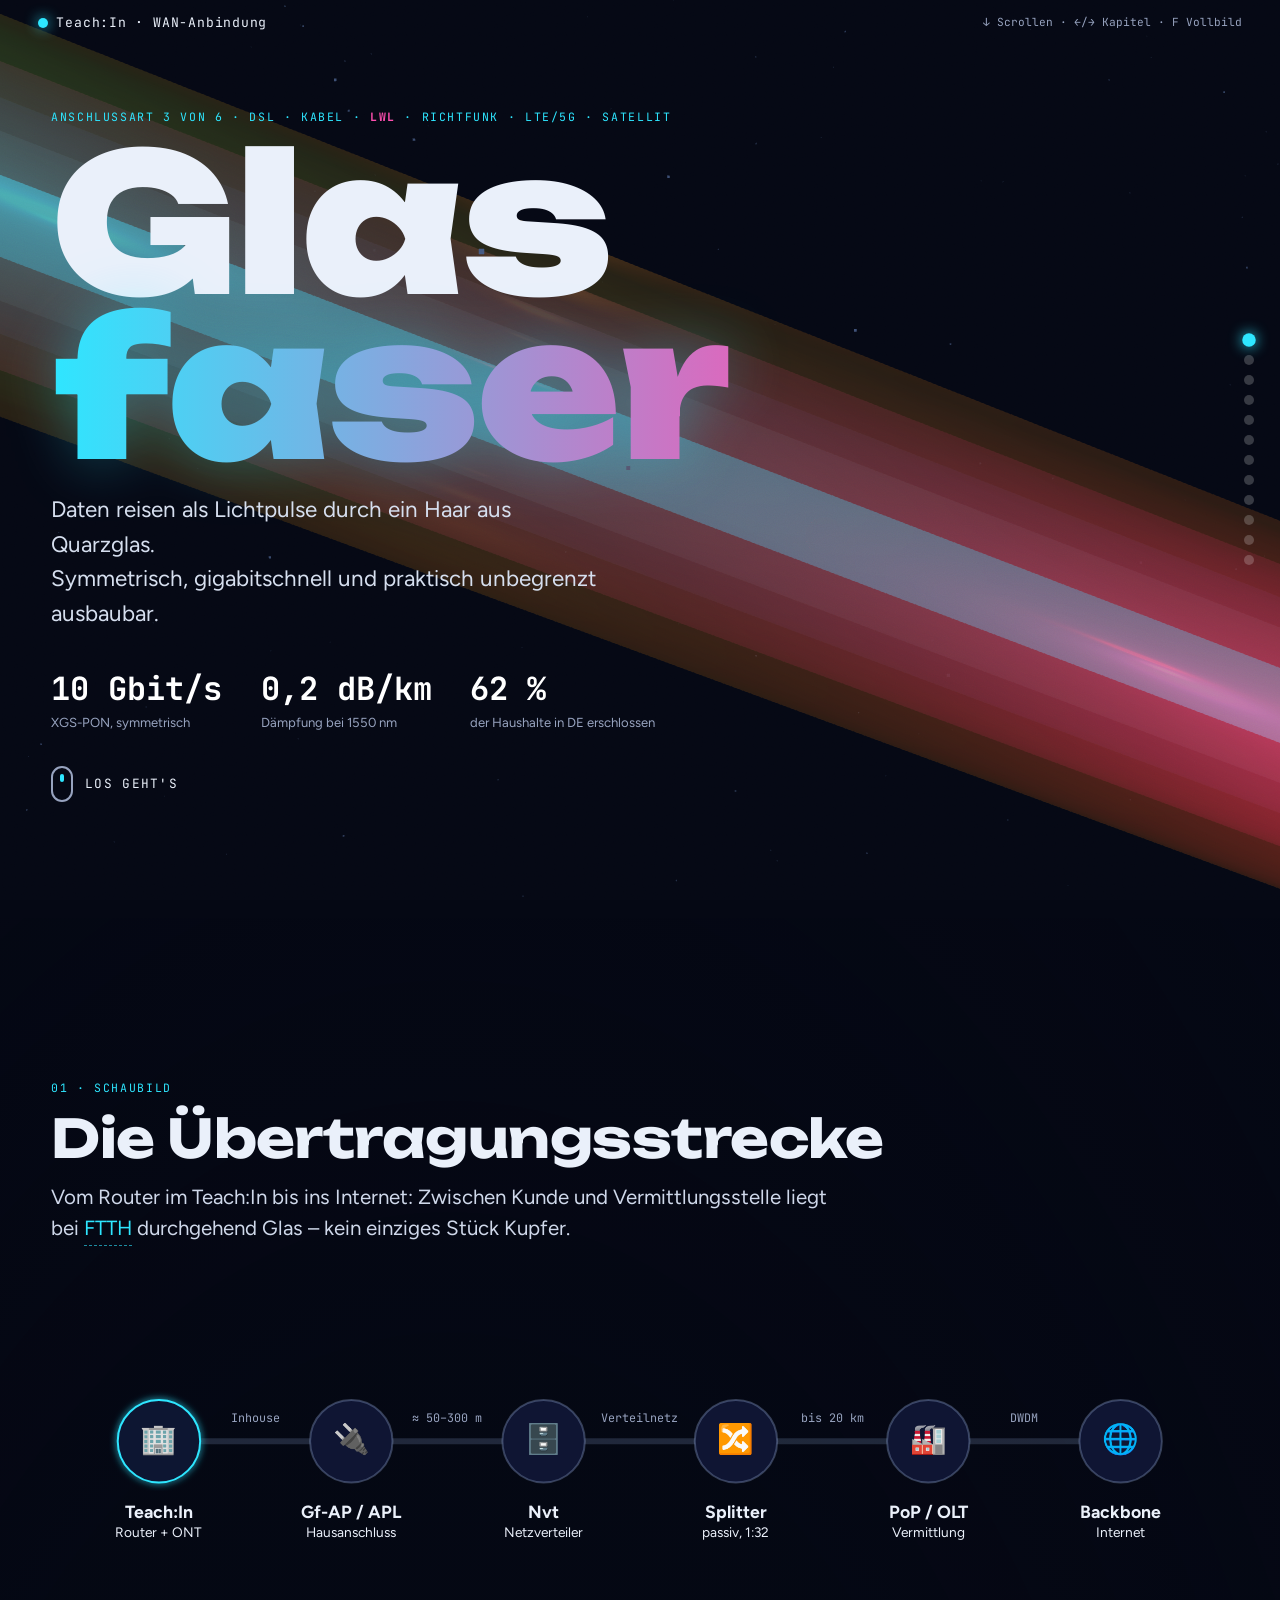
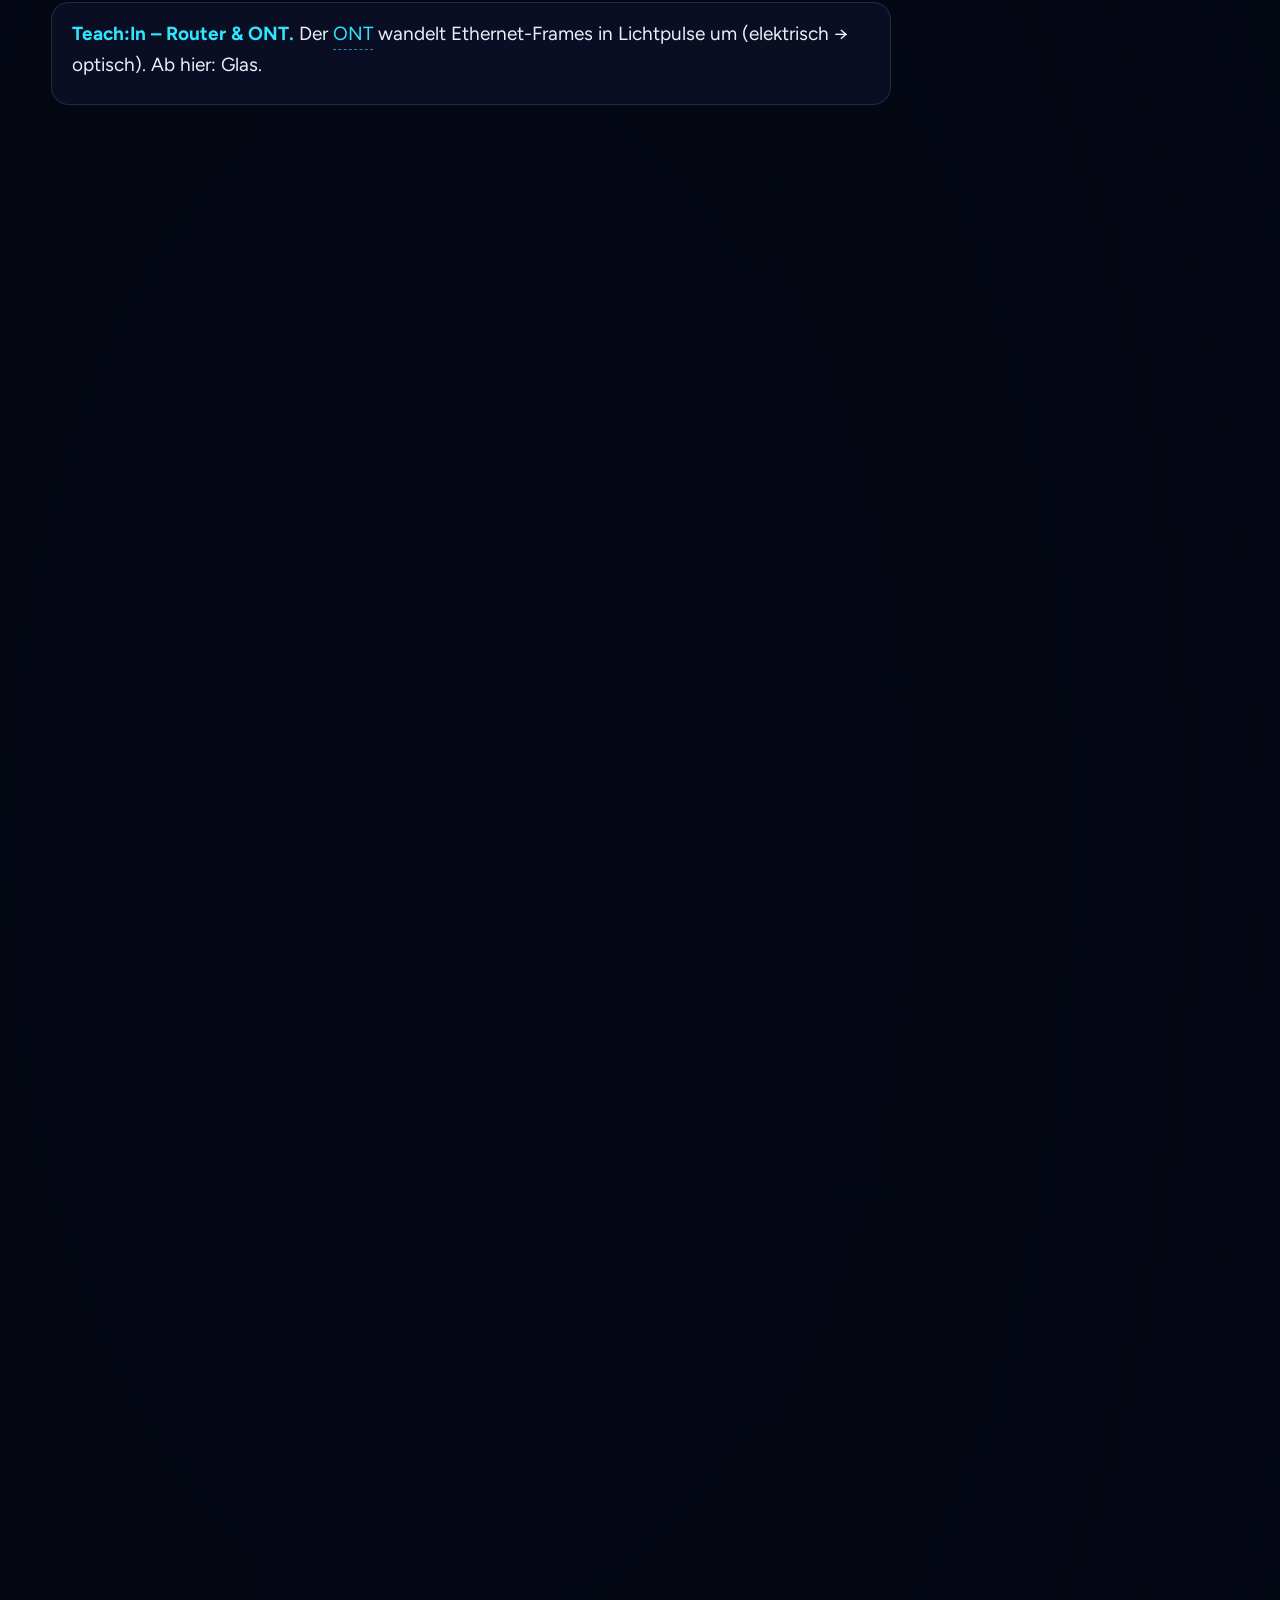
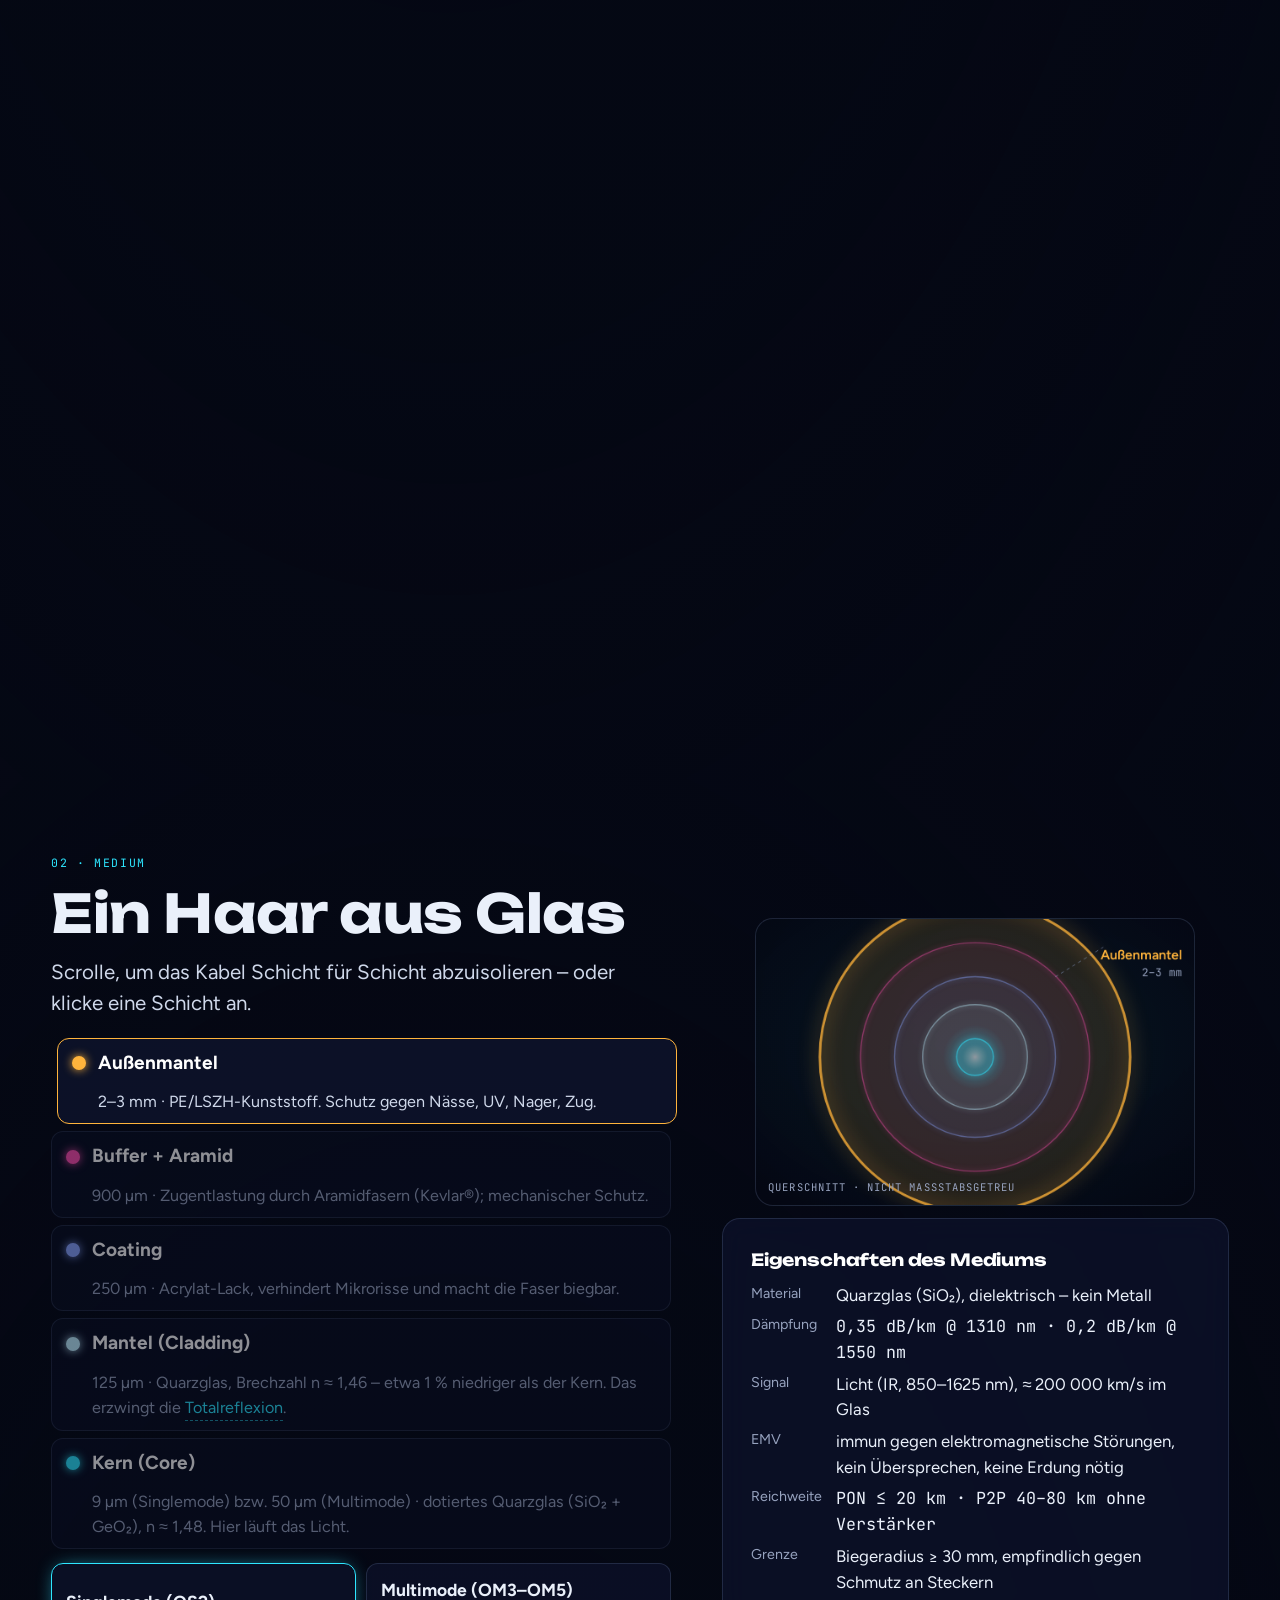
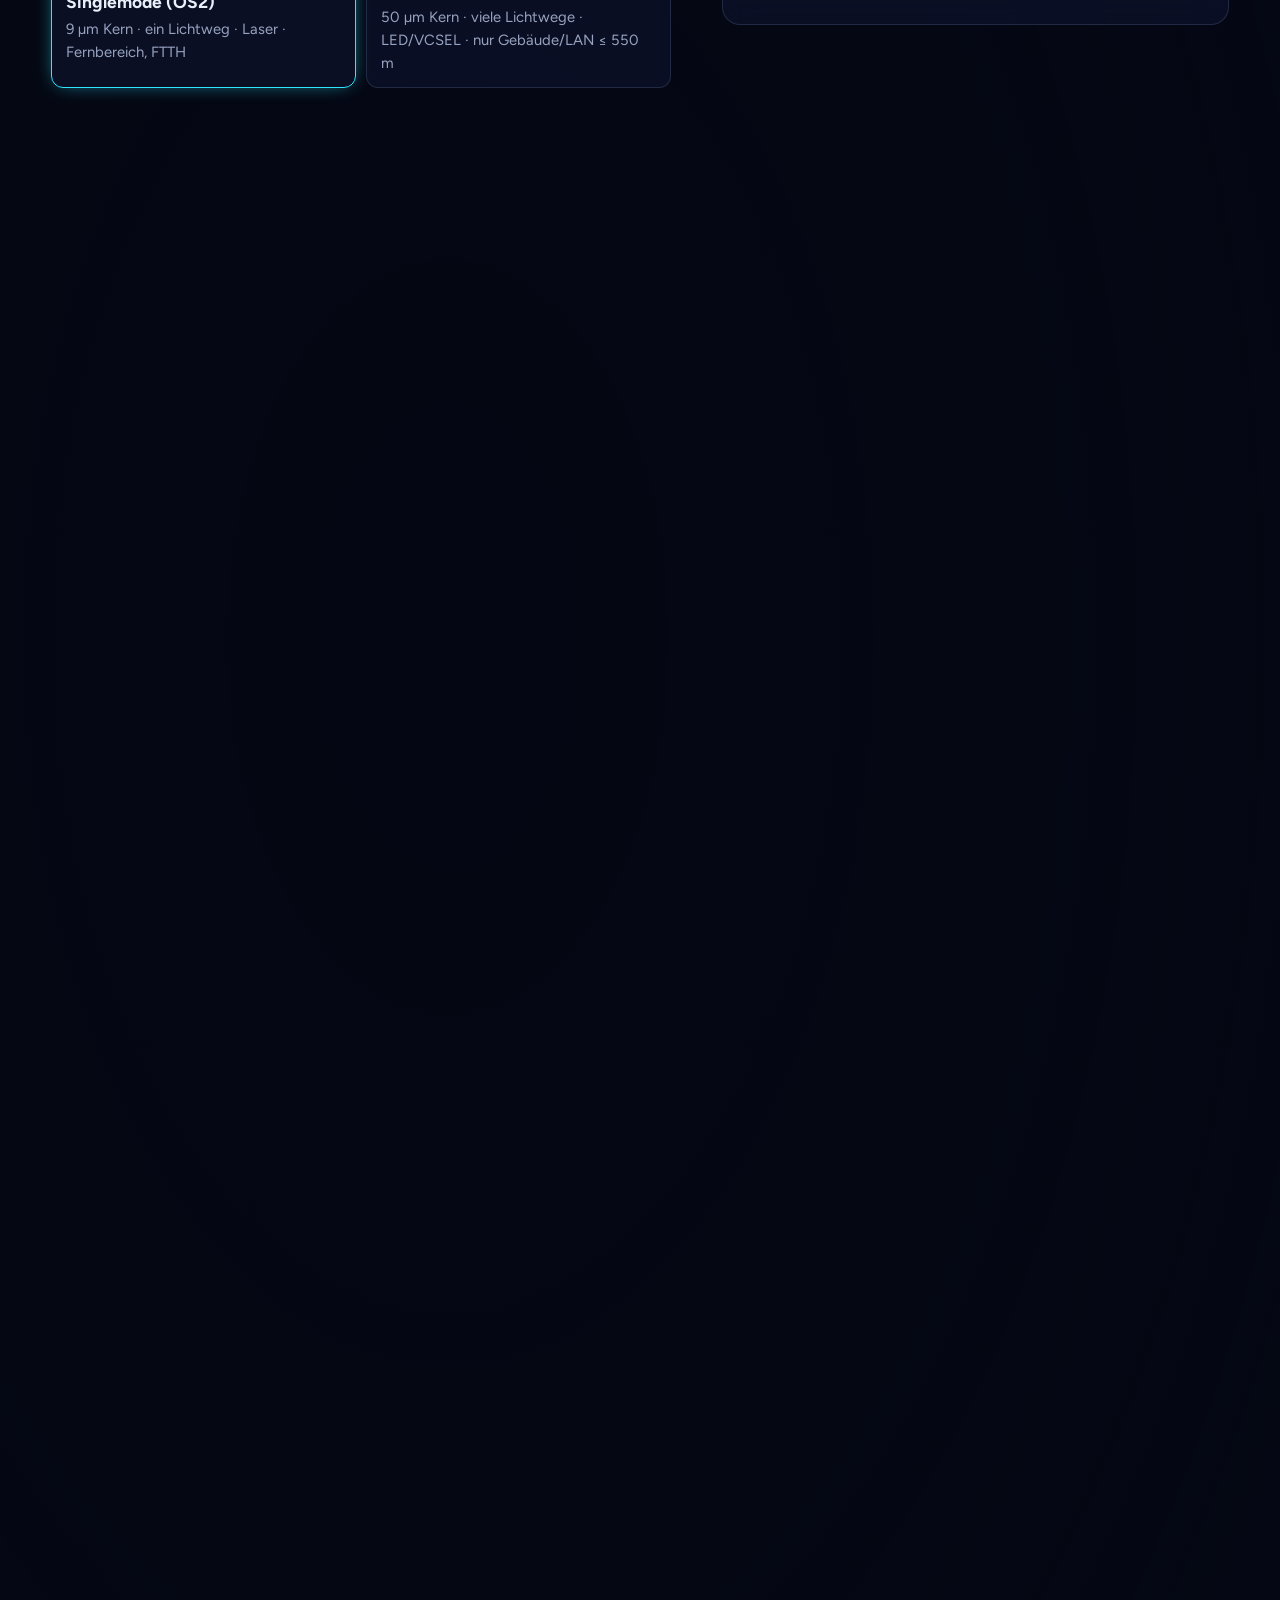
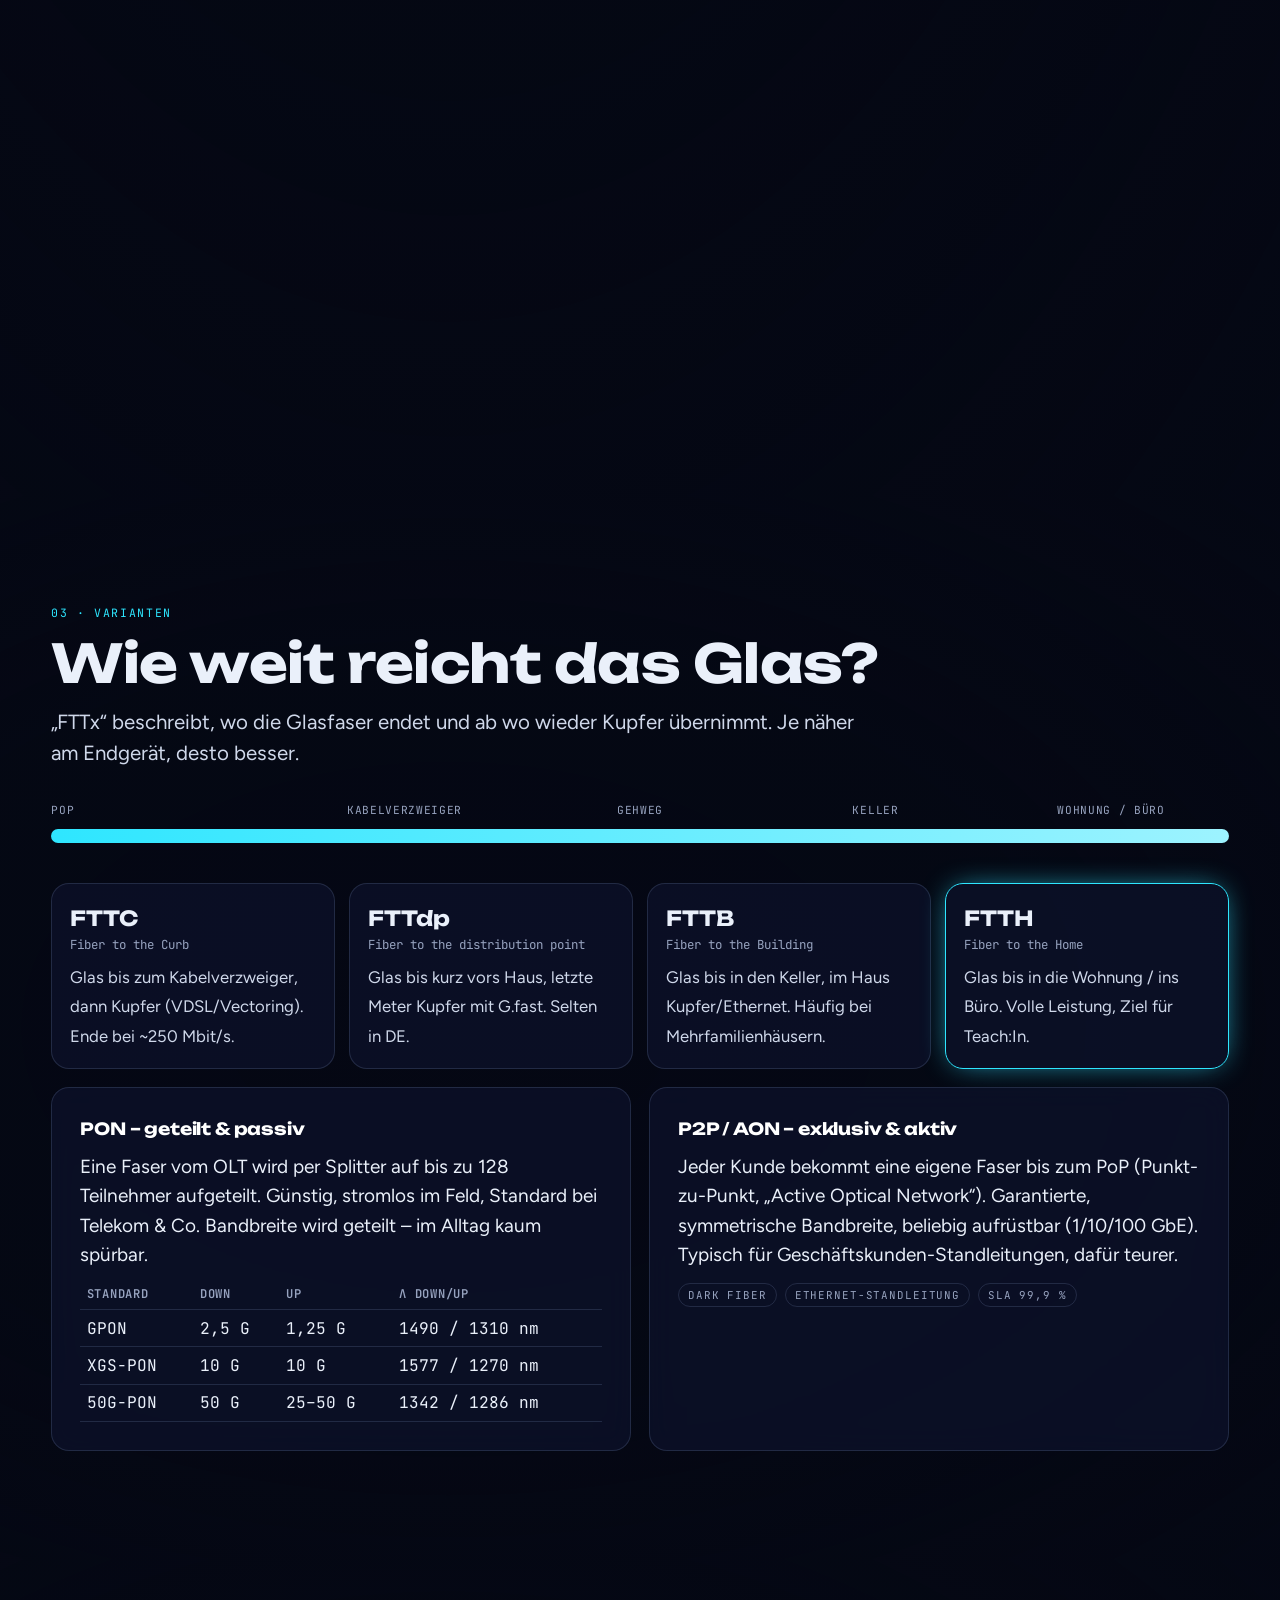
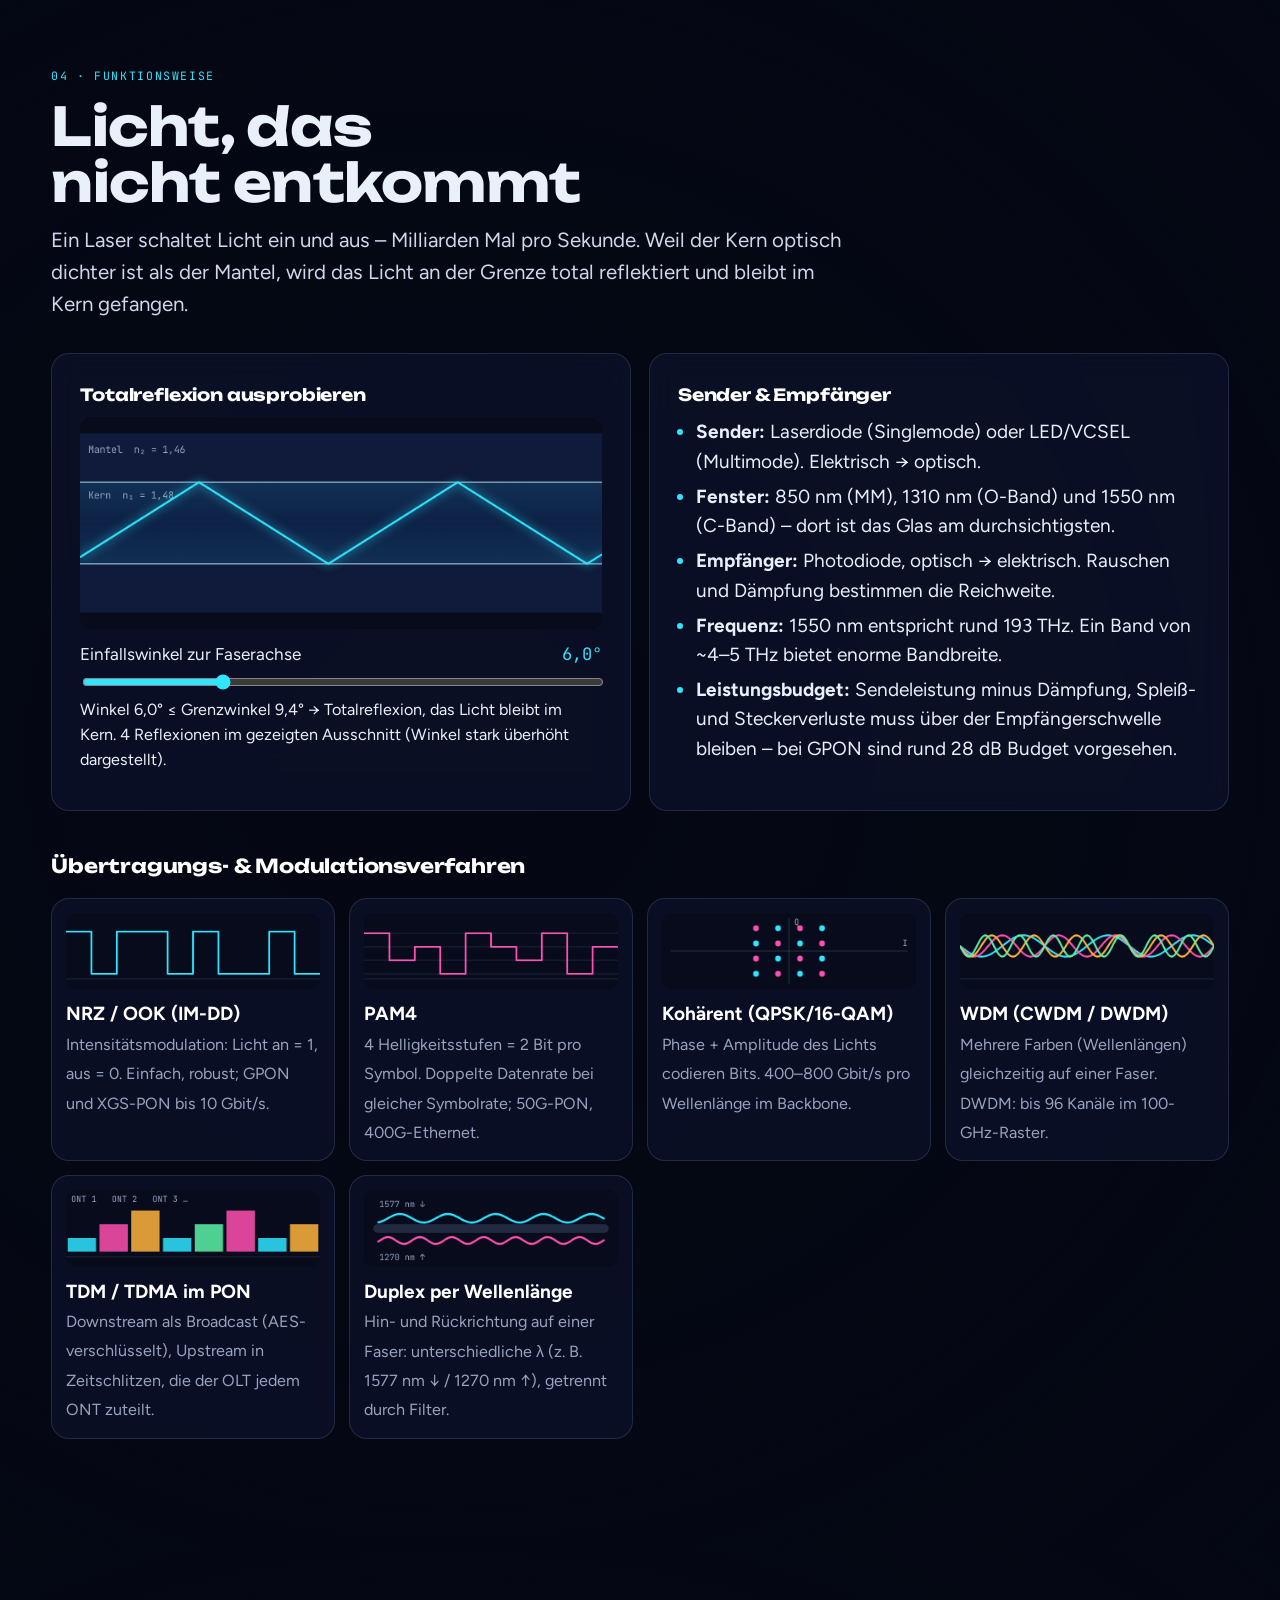
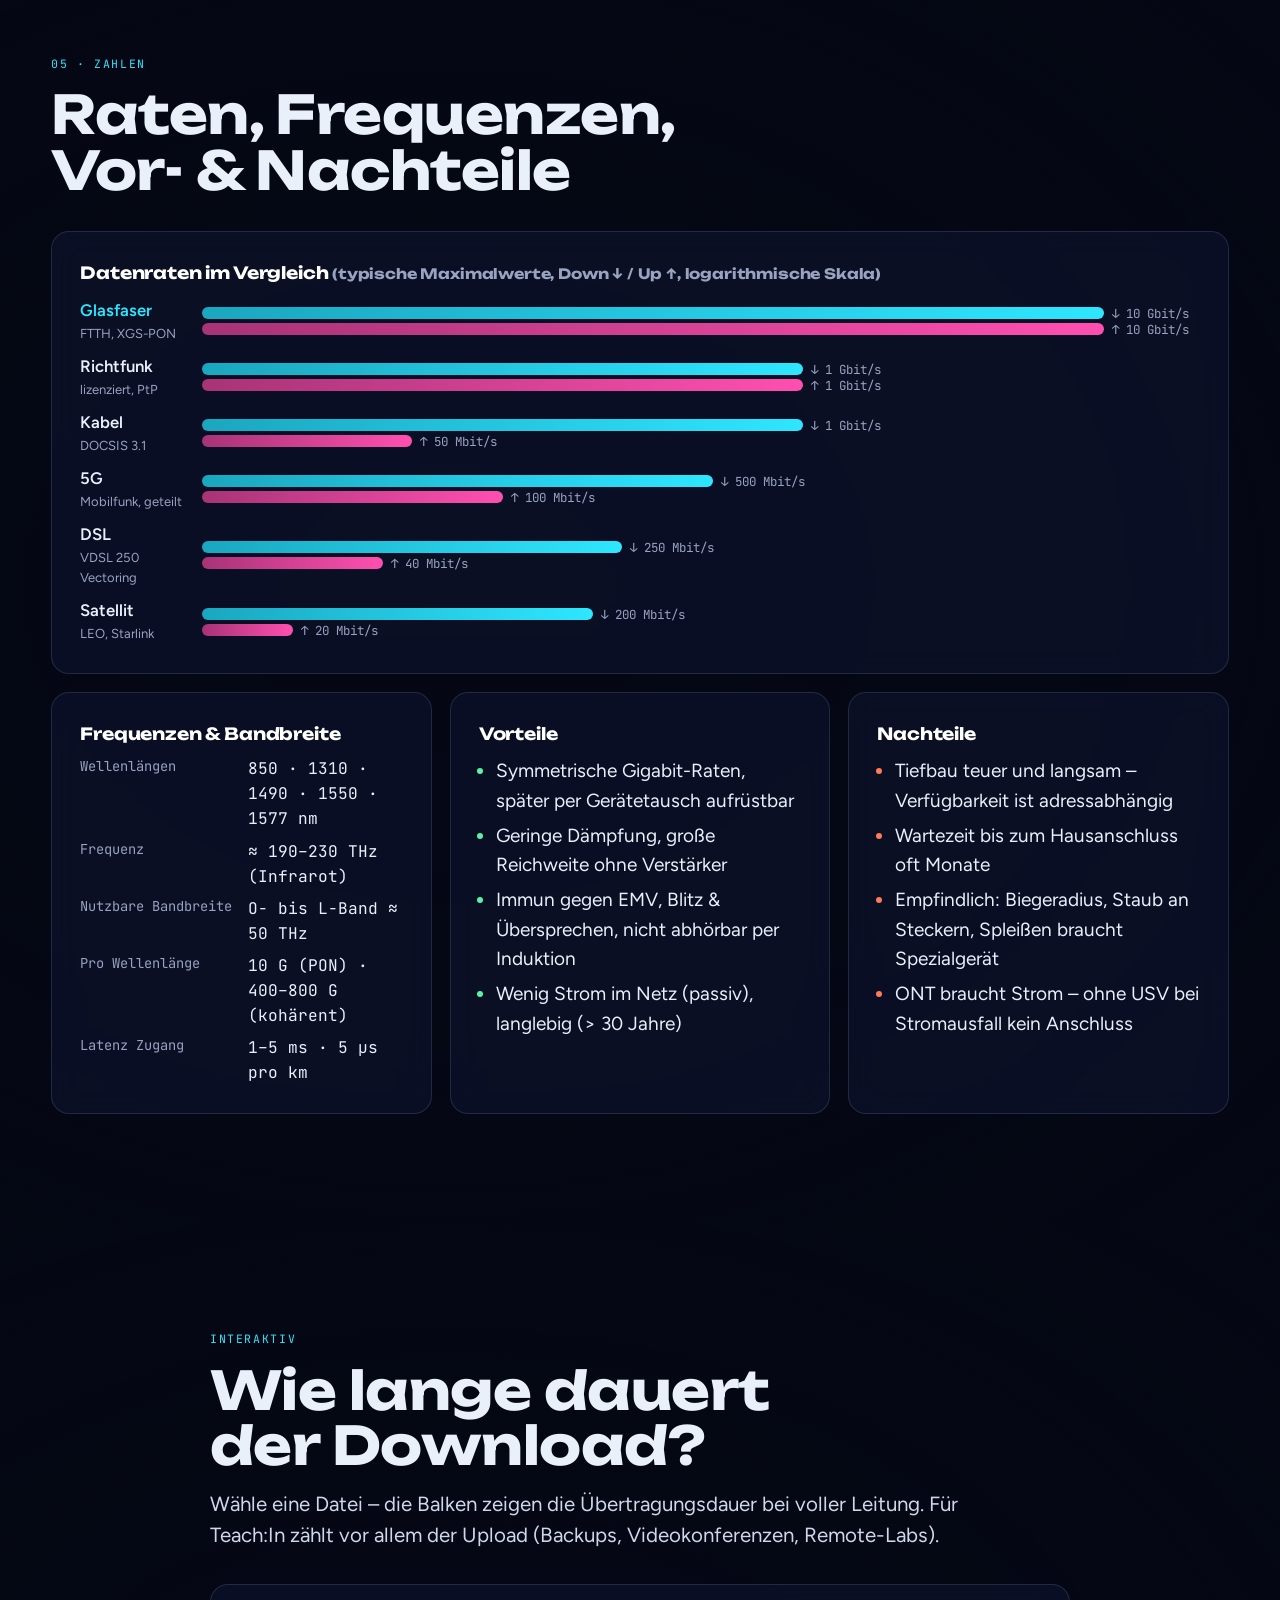
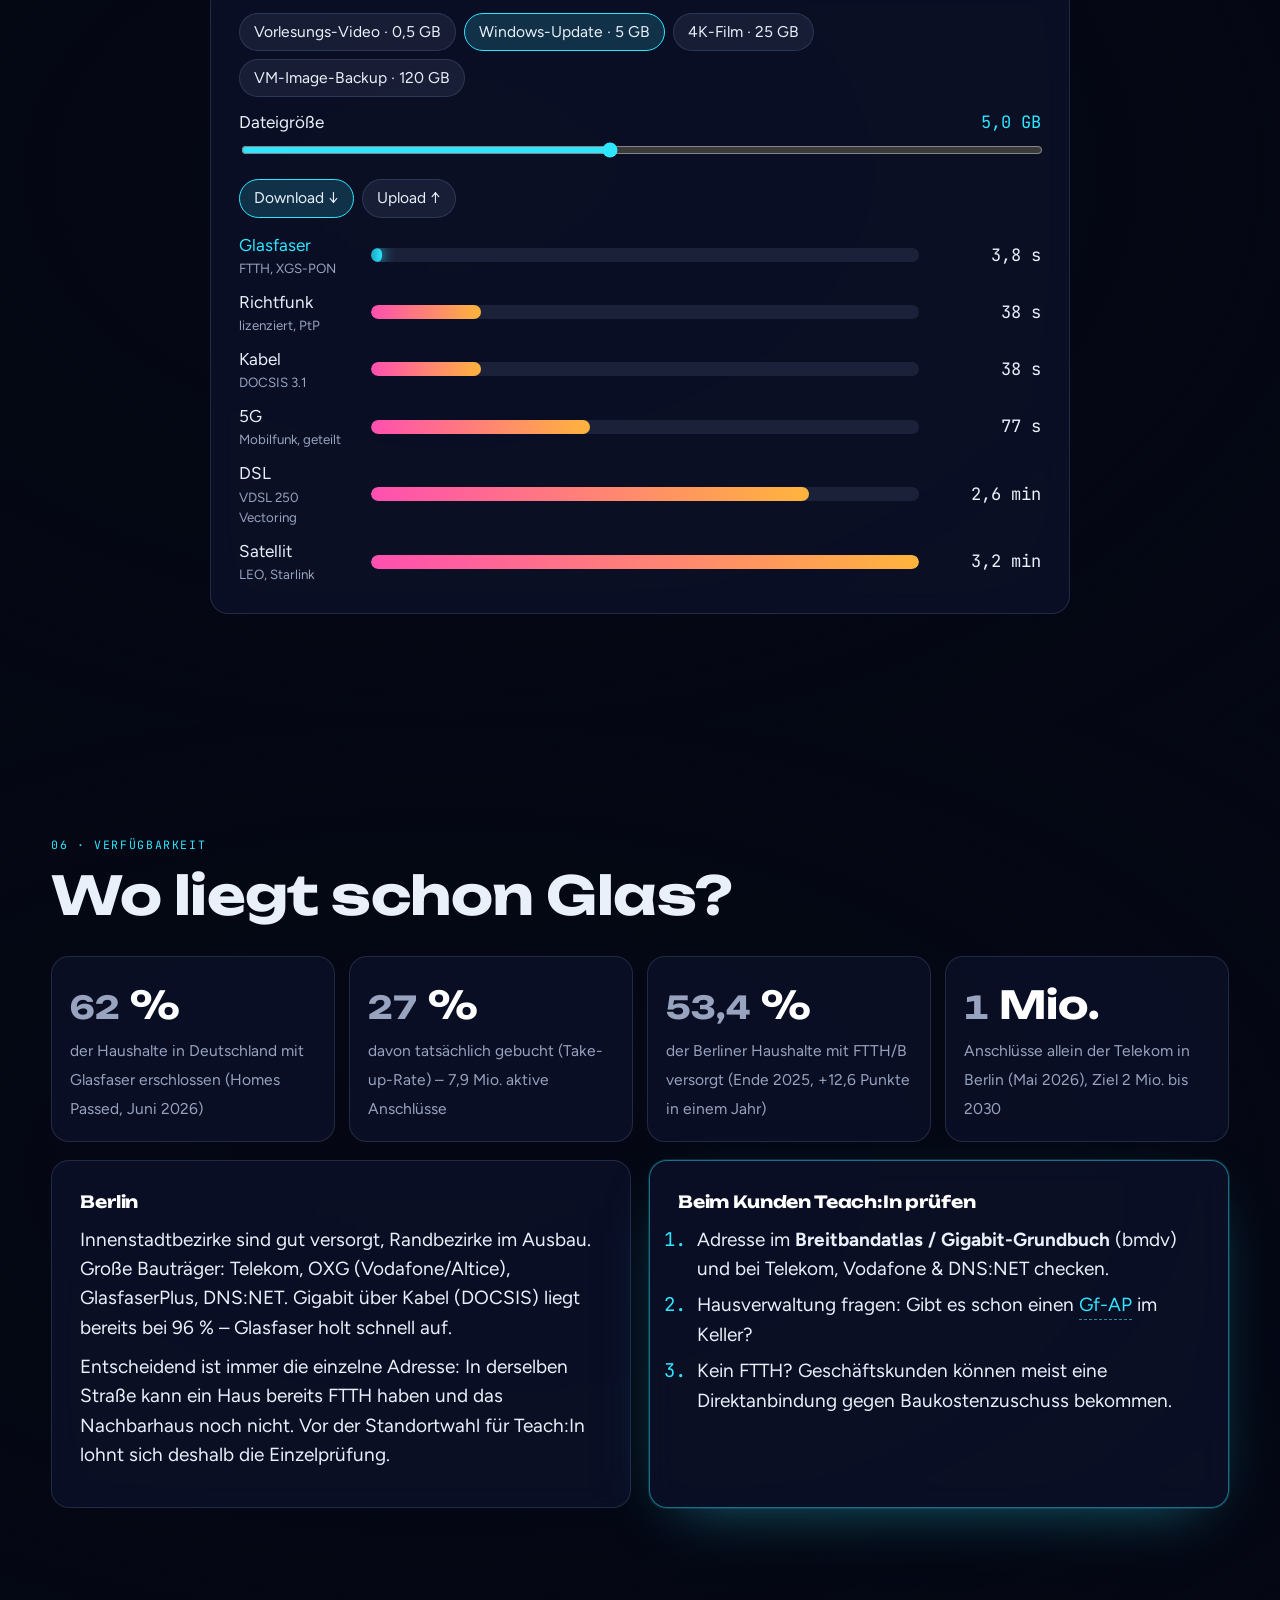
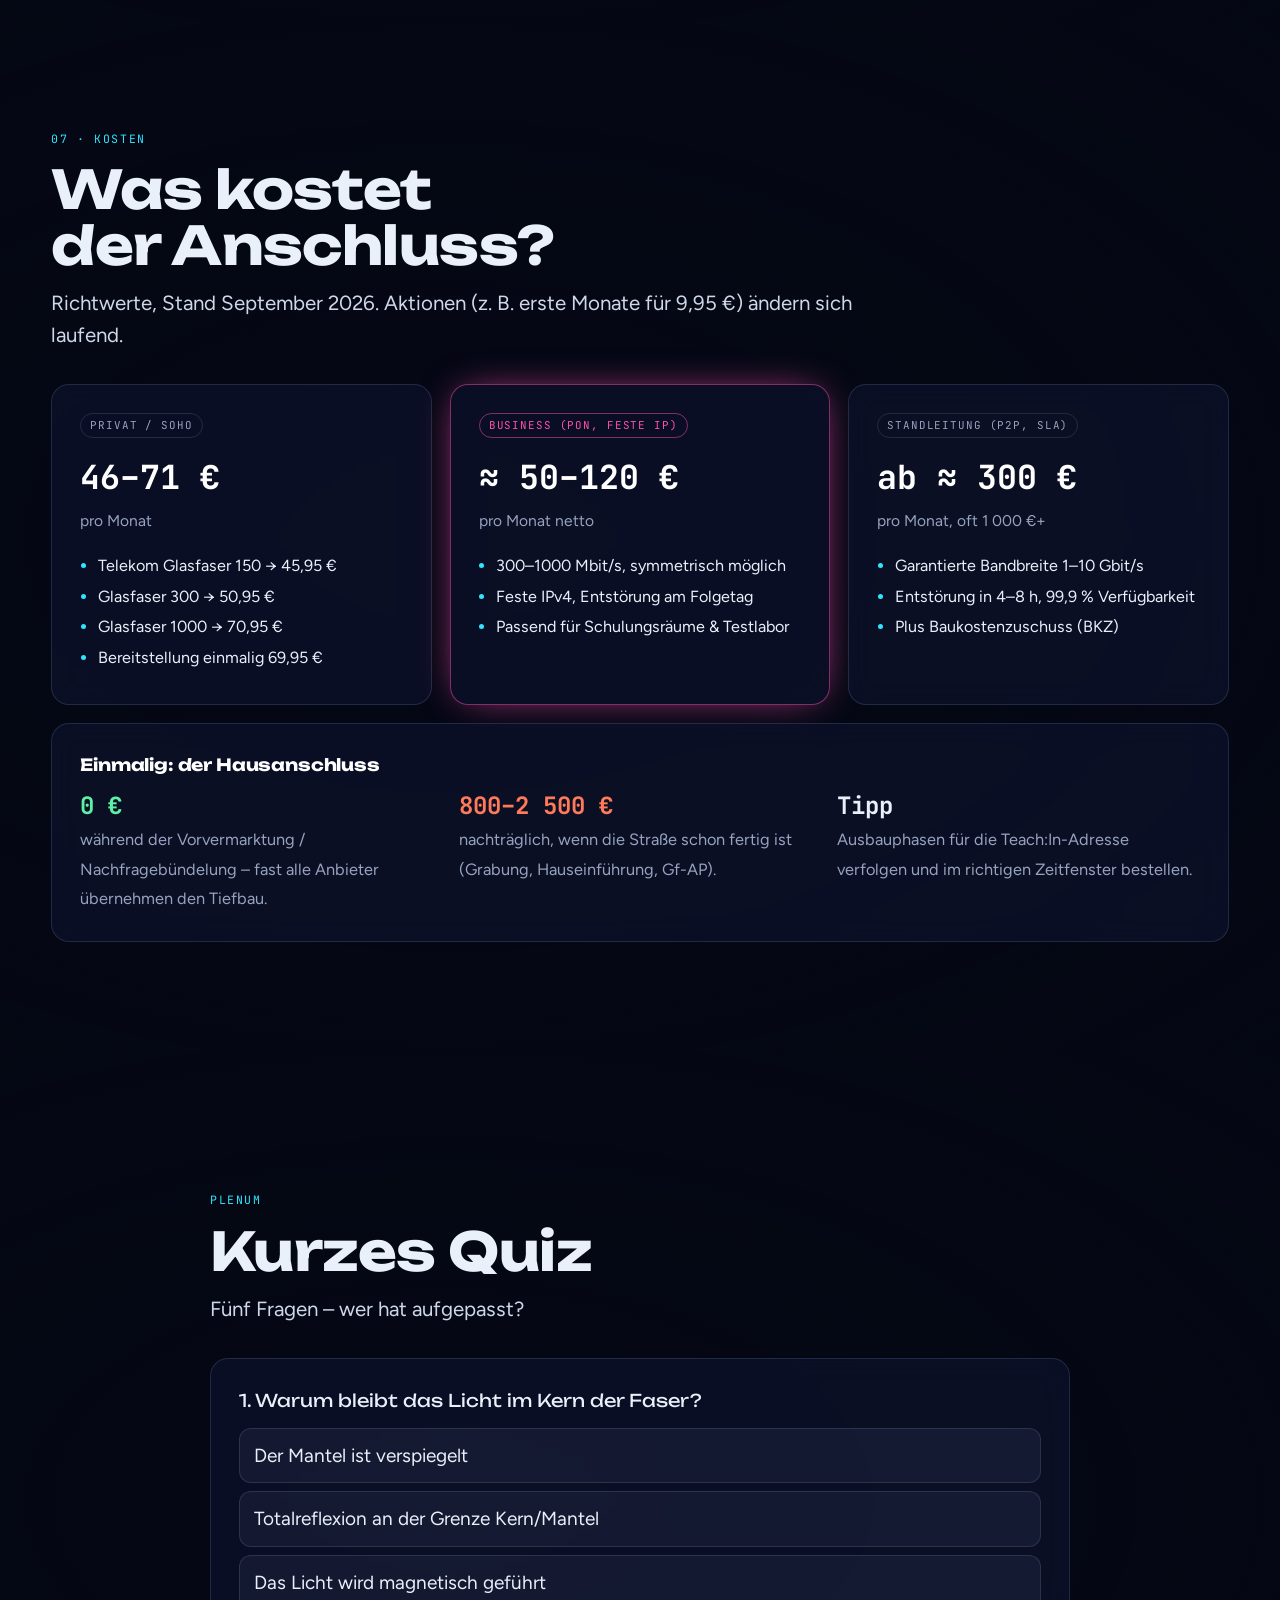
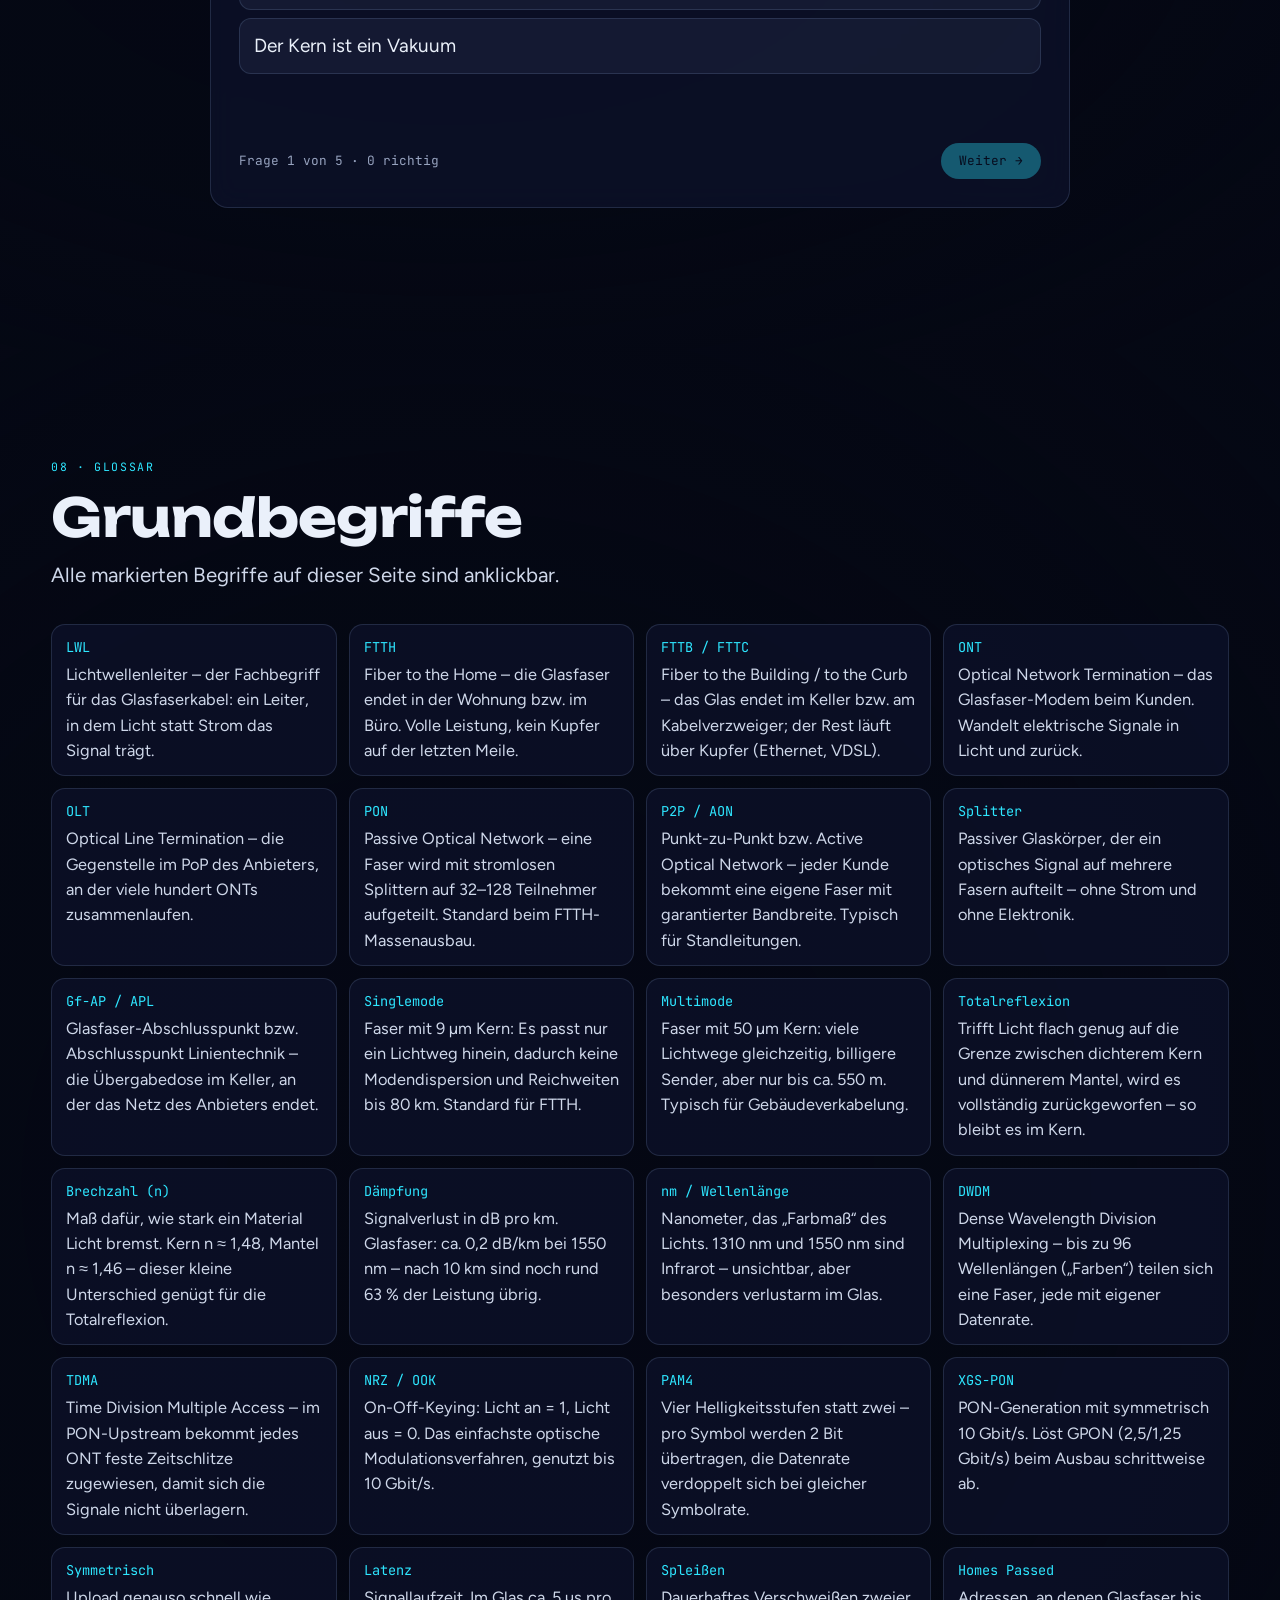
==== index.html @ 82876c9e "Add interactive Glasfaser scroll presentation for Teach:In WAN planning One-page, scroll-driven pres" ====
<!doctype html>
<html lang="de">
<head>
<meta charset="utf-8">
<meta name="viewport" content="width=device-width, initial-scale=1, viewport-fit=cover">
<title>Glasfaser · Lichtgeschwindigkeit</title>
<meta name="description" content="Informationsplakat als Scroll-Präsentation: Glasfaser (FTTH) als WAN-Anbindung für das Schulungs- und Testzentrum Teach:In.">
<link rel="preconnect" href="https://fonts.googleapis.com">
<link rel="preconnect" href="https://fonts.gstatic.com" crossorigin>
<link rel="stylesheet" href="https://fonts.googleapis.com/css2?family=Unbounded:wght@400;700;900&family=Figtree:wght@400;500;600;700&family=JetBrains+Mono:wght@400;600&display=swap">
<link rel="stylesheet" href="css/style.css">
</head>
<body>

<canvas id="fiber3d" aria-hidden="true"></canvas>
<div class="grain" aria-hidden="true"></div>

<header class="topbar">
  <a class="brand" href="#hero"><span class="dot"></span> Teach:In · WAN-Anbindung</a>
  <span class="topbar-hint">↓ Scrollen · ←/→ Kapitel · F Vollbild</span>
</header>

<nav class="dots" aria-label="Kapitel">
  <a href="#hero" data-label="Start"></a>
  <a href="#strecke" data-label="Übertragungsstrecke"></a>
  <a href="#medium" data-label="Medium"></a>
  <a href="#varianten" data-label="Varianten"></a>
  <a href="#technik" data-label="Funktionsweise"></a>
  <a href="#zahlen" data-label="Zahlen"></a>
  <a href="#rechner" data-label="Rechner"></a>
  <a href="#verfuegbarkeit" data-label="Verfügbarkeit"></a>
  <a href="#kosten" data-label="Kosten"></a>
  <a href="#quiz" data-label="Quiz"></a>
  <a href="#glossar" data-label="Glossar"></a>
  <a href="#quellen" data-label="Quellen"></a>
</nav>

<main>

<!-- ───────────────── HERO ───────────────── -->
<section id="hero" class="sec hero">
  <div class="hero-inner">
    <p class="eyebrow">Anschlussart 3 von 6 · DSL · Kabel · <b>LWL</b> · Richtfunk · LTE/5G · Satellit</p>
    <h1 class="hero-title"><span class="line">Glas</span><span class="line accent">faser</span></h1>
    <p class="hero-sub">Daten reisen als Lichtpulse durch ein Haar aus Quarzglas.<br>Symmetrisch, gigabitschnell und praktisch unbegrenzt ausbaubar.</p>
    <div class="hero-stats">
      <div><b class="mono">10 Gbit/s</b><span>XGS-PON, symmetrisch</span></div>
      <div><b class="mono">0,2 dB/km</b><span>Dämpfung bei 1550 nm</span></div>
      <div><b class="mono">62 %</b><span>der Haushalte in DE erschlossen</span></div>
    </div>
    <a class="scroll-cue" href="#strecke"><span></span>Los geht's</a>
  </div>
</section>

<!-- ───────────────── 1 ÜBERTRAGUNGSSTRECKE ───────────────── -->
<section id="strecke" class="sec pin-sec">
  <div class="pin-wrap">
    <div class="sec-head">
      <p class="eyebrow">01 · Schaubild</p>
      <h2>Die Übertragungs&shy;strecke</h2>
      <p class="lead">Vom Router im Teach:In bis ins Internet: Zwischen Kunde und Vermittlungsstelle liegt bei <button class="gl" data-g="ftth">FTTH</button> durchgehend Glas – kein einziges Stück Kupfer.</p>
    </div>

    <div class="strecke-stage">
      <svg class="strecke-svg" viewBox="0 0 1200 300" role="img" aria-label="Schaubild der Übertragungsstrecke von Teach:In bis zum Internet">
        <defs>
          <linearGradient id="gPath" x1="0" x2="1"><stop offset="0" stop-color="#2EE6FF"/><stop offset="1" stop-color="#FF4FB0"/></linearGradient>
          <filter id="glow"><feGaussianBlur stdDeviation="4" result="b"/><feMerge><feMergeNode in="b"/><feMergeNode in="SourceGraphic"/></feMerge></filter>
        </defs>
        <path class="path-bg" d="M110 150 H1090" />
        <path class="path-light" id="pathLight" d="M110 150 H1090" />
        <circle class="path-pulse" r="6" />

        <g class="node" data-i="0" transform="translate(110 150)">
          <circle r="42"/><text class="ico" y="8">🏢</text><text class="lbl" y="78">Teach:In</text><text class="sub" y="98">Router + ONT</text>
        </g>
        <g class="node" data-i="1" transform="translate(306 150)">
          <circle r="42"/><text class="ico" y="8">🔌</text><text class="lbl" y="78">Gf-AP / APL</text><text class="sub" y="98">Hausanschluss</text>
        </g>
        <g class="node" data-i="2" transform="translate(502 150)">
          <circle r="42"/><text class="ico" y="8">🗄️</text><text class="lbl" y="78">Nvt</text><text class="sub" y="98">Netzverteiler</text>
        </g>
        <g class="node" data-i="3" transform="translate(698 150)">
          <circle r="42"/><text class="ico" y="8">🔀</text><text class="lbl" y="78">Splitter</text><text class="sub" y="98">passiv, 1:32</text>
        </g>
        <g class="node" data-i="4" transform="translate(894 150)">
          <circle r="42"/><text class="ico" y="8">🏭</text><text class="lbl" y="78">PoP / OLT</text><text class="sub" y="98">Vermittlung</text>
        </g>
        <g class="node" data-i="5" transform="translate(1090 150)">
          <circle r="42"/><text class="ico" y="8">🌐</text><text class="lbl" y="78">Backbone</text><text class="sub" y="98">Internet</text>
        </g>
        <text class="dist" x="208" y="130">Inhouse</text>
        <text class="dist" x="404" y="130">≈ 50–300 m</text>
        <text class="dist" x="600" y="130">Verteilnetz</text>
        <text class="dist" x="796" y="130">bis 20 km</text>
        <text class="dist" x="992" y="130">DWDM</text>
      </svg>

      <ol class="strecke-steps">
        <li><b>Teach:In – Router &amp; ONT.</b> Der <button class="gl" data-g="ont">ONT</button> wandelt Ethernet-Frames in Lichtpulse um (elektrisch → optisch). Ab hier: Glas.</li>
        <li><b>Hausanschluss (Gf-AP / APL).</b> Der Glasfaser-Abschlusspunkt im Keller; von dort geht die Faser über den Hausübergabepunkt zur Straße.</li>
        <li><b>Netzverteiler (Nvt).</b> Grauer Kasten am Gehweg: Hier werden hunderte Fasern gespleißt und gebündelt weitergeführt.</li>
        <li><b>Passiver Splitter.</b> Beim <button class="gl" data-g="pon">PON</button> teilt ein stromloser Glaskörper eine Faser auf bis zu 32–128 Teilnehmer. Rein optisch, keine Elektronik im Feld.</li>
        <li><b>PoP mit OLT.</b> Der <button class="gl" data-g="olt">OLT</button> (das „Gegenstück“ zum ONT) bündelt alle Teilnehmer und übergibt an das Kernnetz.</li>
        <li><b>Backbone.</b> Über <button class="gl" data-g="dwdm">DWDM</button>-Strecken mit vielen Wellenlängen pro Faser bis zum Internet-Knoten (z. B. DE-CIX).</li>
      </ol>
    </div>
  </div>
</section>

<!-- ───────────────── 2 MEDIUM ───────────────── -->
<section id="medium" class="sec pin-sec">
  <div class="pin-wrap medium-grid">
    <div class="medium-text">
      <p class="eyebrow">02 · Medium</p>
      <h2>Ein Haar aus Glas</h2>
      <p class="lead">Scrolle, um das Kabel Schicht für Schicht abzuisolieren – oder klicke eine Schicht an.</p>

      <ul class="layers" id="layerList">
        <li data-layer="4" style="--c:#FFB43C"><b>Außenmantel</b><span>2–3 mm · PE/LSZH-Kunststoff. Schutz gegen Nässe, UV, Nager, Zug.</span></li>
        <li data-layer="3" style="--c:#FF4FB0"><b>Buffer + Aramid</b><span>900 µm · Zugentlastung durch Aramidfasern (Kevlar®); mechanischer Schutz.</span></li>
        <li data-layer="2" style="--c:#8AA4FF"><b>Coating</b><span>250 µm · Acrylat-Lack, verhindert Mikrorisse und macht die Faser biegbar.</span></li>
        <li data-layer="1" style="--c:#BFEFFF"><b>Mantel (Cladding)</b><span>125 µm · Quarzglas, Brechzahl n ≈ 1,46 – etwa 1 % niedriger als der Kern. Das erzwingt die <button class="gl" data-g="totalreflexion">Totalreflexion</button>.</span></li>
        <li data-layer="0" style="--c:#2EE6FF"><b>Kern (Core)</b><span>9 µm (Singlemode) bzw. 50 µm (Multimode) · dotiertes Quarzglas (SiO₂ + GeO₂), n ≈ 1,48. Hier läuft das Licht.</span></li>
      </ul>
      <div class="toggle-cards">
        <button class="tcard is-on" data-mode="sm"><b>Singlemode (OS2)</b><span>9 µm Kern · ein Lichtweg · Laser · Fernbereich, FTTH</span></button>
        <button class="tcard" data-mode="mm"><b>Multimode (OM3–OM5)</b><span>50 µm Kern · viele Lichtwege · LED/VCSEL · nur Gebäude/LAN ≤ 550 m</span></button>
      </div>
    </div>

    <div class="medium-side">
      <div class="cross-box">
        <canvas id="crossCut" width="520" height="340" aria-label="Querschnitt der Glasfaser mit den aktiven Schichten"></canvas>
        <span class="cross-label mono">Querschnitt · nicht maßstabsgetreu</span>
      </div>
      <div class="card props">
        <h3>Eigenschaften des Mediums</h3>
        <dl>
          <dt>Material</dt><dd>Quarzglas (SiO₂), dielektrisch – kein Metall</dd>
          <dt>Dämpfung</dt><dd class="mono">0,35 dB/km @ 1310 nm · 0,2 dB/km @ 1550 nm</dd>
          <dt>Signal</dt><dd>Licht (IR, 850–1625 nm), ≈ 200 000 km/s im Glas</dd>
          <dt>EMV</dt><dd>immun gegen elektromagnetische Störungen, kein Übersprechen, keine Erdung nötig</dd>
          <dt>Reichweite</dt><dd class="mono">PON ≤ 20 km · P2P 40–80 km ohne Verstärker</dd>
          <dt>Grenze</dt><dd>Biegeradius ≥ 30 mm, empfindlich gegen Schmutz an Steckern</dd>
        </dl>
      </div>
    </div>
  </div>
</section>

<!-- ───────────────── 3 VARIANTEN ───────────────── -->
<section id="varianten" class="sec">
  <div class="wrap">
    <div class="sec-head">
      <p class="eyebrow">03 · Varianten</p>
      <h2>Wie weit reicht das Glas?</h2>
      <p class="lead">„FTTx“ beschreibt, wo die Glasfaser endet und ab wo wieder Kupfer übernimmt. Je näher am Endgerät, desto besser.</p>
    </div>

    <div class="fttx" id="fttx">
      <div class="fttx-track" aria-hidden="true">
        <span class="stop">PoP</span><span class="stop">Kabelverzweiger</span><span class="stop">Gehweg</span><span class="stop">Keller</span><span class="stop">Wohnung / Büro</span>
        <div class="fttx-bar"><div class="fiber-part" id="fiberPart"></div><div class="copper-part" id="copperPart"></div></div>
      </div>
      <div class="fttx-cards">
        <button class="vcard" data-f="0.25" data-name="FTTC"><b>FTTC</b><i>Fiber to the Curb</i><span>Glas bis zum Kabelverzweiger, dann Kupfer (VDSL/Vectoring). Ende bei ~250 Mbit/s.</span></button>
        <button class="vcard" data-f="0.5" data-name="FTTdp"><b>FTTdp</b><i>Fiber to the distribution point</i><span>Glas bis kurz vors Haus, letzte Meter Kupfer mit G.fast. Selten in DE.</span></button>
        <button class="vcard" data-f="0.75" data-name="FTTB"><b>FTTB</b><i>Fiber to the Building</i><span>Glas bis in den Keller, im Haus Kupfer/Ethernet. Häufig bei Mehrfamilienhäusern.</span></button>
        <button class="vcard is-on" data-f="1" data-name="FTTH"><b>FTTH</b><i>Fiber to the Home</i><span>Glas bis in die Wohnung / ins Büro. Volle Leistung, Ziel für Teach:In.</span></button>
      </div>
    </div>

    <div class="two">
      <div class="card">
        <h3>PON – geteilt &amp; passiv</h3>
        <p>Eine Faser vom OLT wird per Splitter auf bis zu 128 Teilnehmer aufgeteilt. Günstig, stromlos im Feld, Standard bei Telekom &amp; Co. Bandbreite wird geteilt – im Alltag kaum spürbar.</p>
        <table class="mono small">
          <tr><th>Standard</th><th>Down</th><th>Up</th><th>λ Down/Up</th></tr>
          <tr><td>GPON</td><td>2,5 G</td><td>1,25 G</td><td>1490 / 1310 nm</td></tr>
          <tr><td>XGS-PON</td><td>10 G</td><td>10 G</td><td>1577 / 1270 nm</td></tr>
          <tr><td>50G-PON</td><td>50 G</td><td>25–50 G</td><td>1342 / 1286 nm</td></tr>
        </table>
      </div>
      <div class="card">
        <h3>P2P / AON – exklusiv &amp; aktiv</h3>
        <p>Jeder Kunde bekommt eine eigene Faser bis zum PoP (Punkt-zu-Punkt, „Active Optical Network“). Garantierte, symmetrische Bandbreite, beliebig aufrüstbar (1/10/100 GbE). Typisch für Geschäftskunden-Standleitungen, dafür teurer.</p>
        <p class="tag-row"><span class="tag">Dark Fiber</span><span class="tag">Ethernet-Standleitung</span><span class="tag">SLA 99,9 %</span></p>
      </div>
    </div>
  </div>
</section>

<!-- ───────────────── 4 FUNKTIONSWEISE ───────────────── -->
<section id="technik" class="sec">
  <div class="wrap">
    <div class="sec-head">
      <p class="eyebrow">04 · Funktionsweise</p>
      <h2>Licht, das nicht entkommt</h2>
      <p class="lead">Ein Laser schaltet Licht ein und aus – Milliarden Mal pro Sekunde. Weil der Kern optisch dichter ist als der Mantel, wird das Licht an der Grenze total reflektiert und bleibt im Kern gefangen.</p>
    </div>

    <div class="two">
      <div class="card">
        <h3>Totalreflexion ausprobieren</h3>
        <canvas id="tirCanvas" width="640" height="260" aria-label="Simulation der Totalreflexion im Glasfaserkern"></canvas>
        <label class="slider-row" for="tirAngle">Einfallswinkel zur Faserachse <output id="tirOut" class="mono">6,0°</output>
          <input type="range" id="tirAngle" min="1" max="20" value="6" step="0.5">
        </label>
        <p class="small" id="tirMsg">Unter dem Grenzwinkel (≈ 9,4° zur Achse bei n₁ = 1,48 / n₂ = 1,46) bleibt das Licht im Kern.</p>
      </div>
      <div class="card">
        <h3>Sender &amp; Empfänger</h3>
        <ul class="bullets">
          <li><b>Sender:</b> Laserdiode (Singlemode) oder LED/VCSEL (Multimode). Elektrisch → optisch.</li>
          <li><b>Fenster:</b> 850 nm (MM), 1310 nm (O-Band) und 1550 nm (C-Band) – dort ist das Glas am durchsichtigsten.</li>
          <li><b>Empfänger:</b> Photodiode, optisch → elektrisch. Rauschen und Dämpfung bestimmen die Reichweite.</li>
          <li><b>Frequenz:</b> 1550 nm entspricht rund 193 THz. Ein Band von ~4–5 THz bietet enorme Bandbreite.</li>
          <li><b>Leistungsbudget:</b> Sendeleistung minus Dämpfung, Spleiß- und Steckerverluste muss über der Empfängerschwelle bleiben – bei GPON sind rund 28 dB Budget vorgesehen.</li>
        </ul>
      </div>
    </div>

    <h3 class="sub-head">Übertragungs- &amp; Modulationsverfahren</h3>
    <div class="mod-grid">
      <article class="mcard">
        <canvas class="wave" data-wave="nrz" width="300" height="90"></canvas>
        <b>NRZ / OOK (IM-DD)</b><span>Intensitätsmodulation: Licht an = 1, aus = 0. Einfach, robust; GPON und XGS-PON bis 10 Gbit/s.</span>
      </article>
      <article class="mcard">
        <canvas class="wave" data-wave="pam4" width="300" height="90"></canvas>
        <b>PAM4</b><span>4 Helligkeitsstufen = 2 Bit pro Symbol. Doppelte Datenrate bei gleicher Symbolrate; 50G-PON, 400G-Ethernet.</span>
      </article>
      <article class="mcard">
        <canvas class="wave" data-wave="qam" width="300" height="90"></canvas>
        <b>Kohärent (QPSK/16-QAM)</b><span>Phase + Amplitude des Lichts codieren Bits. 400–800 Gbit/s pro Wellenlänge im Backbone.</span>
      </article>
      <article class="mcard">
        <canvas class="wave" data-wave="wdm" width="300" height="90"></canvas>
        <b>WDM (CWDM / DWDM)</b><span>Mehrere Farben (Wellenlängen) gleichzeitig auf einer Faser. DWDM: bis 96 Kanäle im 100-GHz-Raster.</span>
      </article>
      <article class="mcard">
        <canvas class="wave" data-wave="tdma" width="300" height="90"></canvas>
        <b>TDM / TDMA im PON</b><span>Downstream als Broadcast (AES-verschlüsselt), Upstream in Zeitschlitzen, die der OLT jedem ONT zuteilt.</span>
      </article>
      <article class="mcard">
        <canvas class="wave" data-wave="duplex" width="300" height="90"></canvas>
        <b>Duplex per Wellenlänge</b><span>Hin- und Rückrichtung auf einer Faser: unterschiedliche λ (z. B. 1577 nm ↓ / 1270 nm ↑), getrennt durch Filter.</span>
      </article>
    </div>
  </div>
</section>

<!-- ───────────────── 5 ZAHLEN ───────────────── -->
<section id="zahlen" class="sec">
  <div class="wrap">
    <div class="sec-head">
      <p class="eyebrow">05 · Zahlen</p>
      <h2>Raten, Frequenzen, Vor- &amp; Nachteile</h2>
    </div>

    <div class="card">
      <h3>Datenraten im Vergleich <span class="small muted">(typische Maximalwerte, Down ↓ / Up ↑, logarithmische Skala)</span></h3>
      <div class="bars" id="bars"></div>
    </div>

    <div class="three">
      <div class="card">
        <h3>Frequenzen &amp; Bandbreite</h3>
        <dl class="mono small">
          <dt>Wellenlängen</dt><dd>850 · 1310 · 1490 · 1550 · 1577 nm</dd>
          <dt>Frequenz</dt><dd>≈ 190–230 THz (Infrarot)</dd>
          <dt>Nutzbare Bandbreite</dt><dd>O- bis L-Band ≈ 50 THz</dd>
          <dt>Pro Wellenlänge</dt><dd>10 G (PON) · 400–800 G (kohärent)</dd>
          <dt>Latenz Zugang</dt><dd>1–5 ms · 5 µs pro km</dd>
        </dl>
      </div>
      <div class="card pro">
        <h3>Vorteile</h3>
        <ul class="bullets">
          <li>Symmetrische Gigabit-Raten, später per Gerätetausch aufrüstbar</li>
          <li>Geringe Dämpfung, große Reichweite ohne Verstärker</li>
          <li>Immun gegen EMV, Blitz &amp; Übersprechen, nicht abhörbar per Induktion</li>
          <li>Wenig Strom im Netz (passiv), langlebig (&gt; 30 Jahre)</li>
        </ul>
      </div>
      <div class="card con">
        <h3>Nachteile</h3>
        <ul class="bullets">
          <li>Tiefbau teuer und langsam – Verfügbarkeit ist adressabhängig</li>
          <li>Wartezeit bis zum Hausanschluss oft Monate</li>
          <li>Empfindlich: Biegeradius, Staub an Steckern, Spleißen braucht Spezialgerät</li>
          <li>ONT braucht Strom – ohne USV bei Stromausfall kein Anschluss</li>
        </ul>
      </div>
    </div>
  </div>
</section>

<!-- ───────────────── 6 RECHNER ───────────────── -->
<section id="rechner" class="sec">
  <div class="wrap narrow">
    <div class="sec-head">
      <p class="eyebrow">Interaktiv</p>
      <h2>Wie lange dauert der Download?</h2>
      <p class="lead">Wähle eine Datei – die Balken zeigen die Übertragungsdauer bei voller Leitung. Für Teach:In zählt vor allem der Upload (Backups, Videokonferenzen, Remote-Labs).</p>
    </div>
    <div class="card calc">
      <div class="presets">
        <button data-gb="0.5">Vorlesungs-Video · 0,5 GB</button>
        <button data-gb="5" class="is-on">Windows-Update · 5 GB</button>
        <button data-gb="25">4K-Film · 25 GB</button>
        <button data-gb="120">VM-Image-Backup · 120 GB</button>
      </div>
      <label class="slider-row" for="sizeRange">Dateigröße <output id="sizeOut" class="mono">5,0 GB</output>
        <input type="range" id="sizeRange" min="0" max="1000" step="1" value="459">
      </label>
      <div class="calc-toggle"><button class="is-on" data-dir="down">Download ↓</button><button data-dir="up">Upload ↑</button></div>
      <div class="calc-rows" id="calcRows"></div>
    </div>
  </div>
</section>

<!-- ───────────────── 7 VERFÜGBARKEIT ───────────────── -->
<section id="verfuegbarkeit" class="sec">
  <div class="wrap">
    <div class="sec-head">
      <p class="eyebrow">06 · Verfügbarkeit</p>
      <h2>Wo liegt schon Glas?</h2>
    </div>
    <div class="counters">
      <div class="counter"><b><span class="num" data-to="62" data-dec="0">0</span> %</b><span>der Haushalte in Deutschland mit Glasfaser erschlossen (Homes Passed, Juni 2026)</span></div>
      <div class="counter"><b><span class="num" data-to="27" data-dec="0">0</span> %</b><span>davon tatsächlich gebucht (Take-up-Rate) – 7,9 Mio. aktive Anschlüsse</span></div>
      <div class="counter"><b><span class="num" data-to="53.4" data-dec="1">0</span> %</b><span>der Berliner Haushalte mit FTTH/B versorgt (Ende 2025, +12,6 Punkte in einem Jahr)</span></div>
      <div class="counter"><b><span class="num" data-to="1" data-dec="0">0</span> Mio.</b><span>Anschlüsse allein der Telekom in Berlin (Mai 2026), Ziel 2 Mio. bis 2030</span></div>
    </div>
    <div class="two">
      <div class="card">
        <h3>Berlin</h3>
        <p>Innenstadtbezirke sind gut versorgt, Randbezirke im Ausbau. Große Bauträger: Telekom, OXG (Vodafone/Altice), GlasfaserPlus, DNS:NET. Gigabit über Kabel (DOCSIS) liegt bereits bei 96 % – Glasfaser holt schnell auf.</p>
        <p>Entscheidend ist immer die einzelne Adresse: In derselben Straße kann ein Haus bereits FTTH haben und das Nachbarhaus noch nicht. Vor der Standortwahl für Teach:In lohnt sich deshalb die Einzelprüfung.</p>
      </div>
      <div class="card highlight">
        <h3>Beim Kunden Teach:In prüfen</h3>
        <ol class="steps-list">
          <li>Adresse im <b>Breitbandatlas / Gigabit-Grundbuch</b> (bmdv) und bei Telekom, Vodafone &amp; DNS:NET checken.</li>
          <li>Hausverwaltung fragen: Gibt es schon einen <button class="gl" data-g="gfap">Gf-AP</button> im Keller?</li>
          <li>Kein FTTH? Geschäftskunden können meist eine Direktanbindung gegen Baukostenzuschuss bekommen.</li>
        </ol>
      </div>
    </div>
  </div>
</section>

<!-- ───────────────── 8 KOSTEN ───────────────── -->
<section id="kosten" class="sec">
  <div class="wrap">
    <div class="sec-head">
      <p class="eyebrow">07 · Kosten</p>
      <h2>Was kostet der Anschluss?</h2>
      <p class="lead">Richtwerte, Stand September 2026. Aktionen (z. B. erste Monate für 9,95 €) ändern sich laufend.</p>
    </div>
    <div class="three prices">
      <div class="card price">
        <span class="tag">Privat / SoHo</span>
        <b class="mono">46–71 €</b><i>pro Monat</i>
        <ul class="bullets small">
          <li>Telekom Glasfaser 150 → 45,95 €</li>
          <li>Glasfaser 300 → 50,95 €</li>
          <li>Glasfaser 1000 → 70,95 €</li>
          <li>Bereitstellung einmalig 69,95 €</li>
        </ul>
      </div>
      <div class="card price is-hot">
        <span class="tag">Business (PON, feste IP)</span>
        <b class="mono">≈ 50–120 €</b><i>pro Monat netto</i>
        <ul class="bullets small">
          <li>300–1000 Mbit/s, symmetrisch möglich</li>
          <li>Feste IPv4, Entstörung am Folgetag</li>
          <li>Passend für Schulungsräume &amp; Testlabor</li>
        </ul>
      </div>
      <div class="card price">
        <span class="tag">Standleitung (P2P, SLA)</span>
        <b class="mono">ab ≈ 300 €</b><i>pro Monat, oft 1 000 €+</i>
        <ul class="bullets small">
          <li>Garantierte Bandbreite 1–10 Gbit/s</li>
          <li>Entstörung in 4–8 h, 99,9 % Verfügbarkeit</li>
          <li>Plus Baukostenzuschuss (BKZ)</li>
        </ul>
      </div>
    </div>
    <div class="card hausanschluss">
      <h3>Einmalig: der Hausanschluss</h3>
      <div class="ha-row">
        <div><b class="mono good">0 €</b><span>während der Vorvermarktung / Nachfragebündelung – fast alle Anbieter übernehmen den Tiefbau.</span></div>
        <div><b class="mono warn">800–2 500 €</b><span>nachträglich, wenn die Straße schon fertig ist (Grabung, Hauseinführung, Gf-AP).</span></div>
        <div><b class="mono">Tipp</b><span>Ausbauphasen für die Teach:In-Adresse verfolgen und im richtigen Zeitfenster bestellen.</span></div>
      </div>
    </div>
  </div>
</section>

<!-- ───────────────── 9 QUIZ ───────────────── -->
<section id="quiz" class="sec">
  <div class="wrap narrow">
    <div class="sec-head">
      <p class="eyebrow">Plenum</p>
      <h2>Kurzes Quiz</h2>
      <p class="lead">Fünf Fragen – wer hat aufgepasst?</p>
    </div>
    <div class="card quiz" id="quiz-box"></div>
  </div>
</section>

<!-- ───────────────── 10 GLOSSAR ───────────────── -->
<section id="glossar" class="sec">
  <div class="wrap">
    <div class="sec-head">
      <p class="eyebrow">08 · Glossar</p>
      <h2>Grundbegriffe</h2>
      <p class="lead">Alle markierten Begriffe auf dieser Seite sind anklickbar.</p>
    </div>
    <dl class="glossary" id="glossary"></dl>
  </div>
</section>

<!-- ───────────────── 11 QUELLEN ───────────────── -->
<section id="quellen" class="sec sources">
  <div class="wrap">
    <p class="eyebrow">09 · Quellen</p>
    <ol class="src">
      <li>BREKO Bundesverband Breitbandkommunikation: <em>BREKO Marktanalyse 2026</em>, 02.09.2026 – brekoverband.de/aktuelles/breko-marktanalyse/</li>
      <li>Senatsverwaltung für Wirtschaft, Energie und Betriebe Berlin: <em>Gigabit-Strategie: Glasfaserausbau mit Rekordwerten – 53,4 % der Haushalte nun versorgt</em>, PM 04.03.2026 – berlin.de/sen/web/presse/</li>
      <li>Deutsche Telekom AG: <em>Früher als geplant: Telekom knackt 1-Million-Marke beim Glasfaserausbau in Berlin</em>, Medieninformation Mai 2026 – telekom.com</li>
      <li>dslweb.de: <em>Telekom Glasfaser Tarife – Angebote und Preise im Vergleich</em>, abgerufen 15.09.2026</li>
      <li>kostenlupe.de: <em>Glasfaseranschluss Kosten 2026: Hausanschluss, Tarife, Mieter</em>, abgerufen 15.09.2026</li>
      <li>ITU-T G.984 (GPON), G.9807.1 (XGS-PON), G.9804 (50G-PON), G.652 (Singlemode-Faser) – itu.int</li>
      <li>BMDV / Gigabitbüro des Bundes: <em>Breitbandatlas / Gigabit-Grundbuch</em> – gigabitgrundbuch.bund.de</li>
      <li>Elektronik-Kompendium: <em>Lichtwellenleiter (LWL), Glasfaser, FTTx</em> – elektronik-kompendium.de</li>
      <li>FTTH Council Europe: <em>Market Panorama 2026</em> – ftthcouncil.eu</li>
    </ol>
    <p class="small muted">Präsentation erstellt für das Modul „WAN-Anbindung Teach:In“ · Anschlussart LWL/Glasfaser · Stand 15.09.2026. Drei.js und GSAP für die Animationen.</p>
  </div>
</section>

</main>

<div class="gpop" id="gpop" role="dialog" aria-live="polite" hidden>
  <b id="gpopTitle"></b><p id="gpopText"></p>
</div>

<script src="js/vendor/three.min.js"></script>
<script src="js/vendor/gsap.min.js"></script>
<script src="js/vendor/ScrollTrigger.min.js"></script>
<script src="js/main.js"></script>
</body>
</html>
---- css/style.css ----
/* ─────────────────────────────────────────────
   Glasfaser · Lichtgeschwindigkeit
   Dark-first, single theme (Neon auf Nachtblau)
   ───────────────────────────────────────────── */
:root {
  --bg: #050814;
  --bg2: #0B1024;
  --panel: rgba(13, 19, 44, 0.72);
  --panel-solid: #0f1533;
  --line: rgba(146, 168, 214, 0.18);
  --text: #EAF0FA;
  --muted: #97A3BF;
  --cyan: #2EE6FF;
  --magenta: #FF4FB0;
  --amber: #FFB43C;
  --good: #5CF2A6;
  --warn: #FF7A59;
  --display: "Unbounded", "Arial Black", Impact, sans-serif;
  --body: "Figtree", "Segoe UI", Roboto, Helvetica, Arial, sans-serif;
  --mono: "JetBrains Mono", "SFMono-Regular", Consolas, monospace;
  --r: 18px;
  color-scheme: dark;
}

* { box-sizing: border-box; }
html { scroll-behavior: smooth; }
html, body { margin: 0; background: var(--bg); color: var(--text); }
body {
  font-family: var(--body);
  font-size: clamp(15px, 1.05vw + 10px, 19px);
  line-height: 1.55;
  overflow-x: hidden;
  -webkit-font-smoothing: antialiased;
}
@media (prefers-reduced-motion: reduce) { html { scroll-behavior: auto; } }

/* Background 3D + Grain */
#fiber3d { position: fixed; inset: 0; width: 100%; height: 100%; z-index: 0; display: block; }
.grain {
  position: fixed; inset: 0; z-index: 1; pointer-events: none; opacity: .07; mix-blend-mode: overlay;
  background-image: url("data:image/svg+xml;utf8,<svg xmlns='http://www.w3.org/2000/svg' width='160' height='160'><filter id='n'><feTurbulence type='fractalNoise' baseFrequency='.9' numOctaves='2' stitchTiles='stitch'/></filter><rect width='100%' height='100%' filter='url(%23n)'/></svg>");
}
main { position: relative; z-index: 2; }

/* Typography */
h1, h2, h3 { font-family: var(--display); letter-spacing: -0.01em; text-wrap: balance; margin: 0; }
h2 { font-size: clamp(1.8rem, 3.4vw + .6rem, 3.6rem); line-height: 1.05; font-weight: 700; }
h3 { font-size: 1.05rem; font-weight: 700; margin-bottom: .6rem; color: #fff; }
.sub-head { margin: 2.6rem 0 1rem; font-size: 1.2rem; }
.eyebrow {
  font-family: var(--mono); text-transform: uppercase; letter-spacing: .14em; font-size: .72rem;
  color: var(--cyan); margin: 0 0 .9rem;
}
.eyebrow b { color: var(--magenta); }
.lead { font-size: 1.08em; color: #cfd8ea; max-width: 62ch; margin: .9rem 0 0; }
.mono { font-family: var(--mono); font-variant-numeric: tabular-nums; }
.small { font-size: .85em; }
.muted { color: var(--muted); }
.note { color: var(--muted); font-size: .82em; margin-top: 1rem; }
p { margin: 0 0 .6rem; }

/* Topbar & Nav */
.topbar {
  position: fixed; top: env(safe-area-inset-top, 0px); left: 0; right: 0; z-index: 10;
  display: flex; justify-content: space-between; align-items: center; gap: 1rem;
  padding: .8rem clamp(16px, 3vw, 40px); font-size: .82rem; pointer-events: none;
}
.brand { pointer-events: auto; color: var(--text); text-decoration: none; font-family: var(--mono); letter-spacing: .06em; display: flex; align-items: center; gap: .5rem; }
.brand .dot { width: 10px; height: 10px; border-radius: 50%; background: var(--cyan); box-shadow: 0 0 14px var(--cyan); animation: blink 2.4s infinite; }
@keyframes blink { 50% { opacity: .35; } }
.topbar-hint { color: var(--muted); font-family: var(--mono); font-size: .7rem; }
.dots {
  position: fixed; right: clamp(10px, 2vw, 26px); top: 50%; transform: translateY(-50%); z-index: 10;
  display: flex; flex-direction: column; gap: 10px;
}
.dots a {
  width: 10px; height: 10px; border-radius: 50%; background: rgba(255,255,255,.2); position: relative;
  transition: background .3s, transform .3s;
}
.dots a.is-on { background: var(--cyan); box-shadow: 0 0 10px var(--cyan); transform: scale(1.35); }
.dots a::after {
  content: attr(data-label); position: absolute; right: 20px; top: 50%; transform: translateY(-50%);
  font-family: var(--mono); font-size: .68rem; white-space: nowrap; color: var(--text);
  background: var(--panel-solid); border: 1px solid var(--line); padding: 3px 8px; border-radius: 6px;
  opacity: 0; pointer-events: none; transition: opacity .2s;
}
.dots a:hover::after, .dots a:focus-visible::after { opacity: 1; }
@media (max-width: 700px) { .dots, .topbar-hint { display: none; } }

/* Sections */
.sec { position: relative; min-height: 100vh; padding-block: clamp(80px, 12vh, 140px); display: flex; align-items: center; }
.sec:not(.hero)::before {
  content: ""; position: absolute; inset: 0; z-index: -1; pointer-events: none;
  background: radial-gradient(120% 90% at 35% 50%, rgba(5,8,20,.93) 0%, rgba(5,8,20,.86) 40%, rgba(5,8,20,.45) 75%, rgba(5,8,20,.1) 100%);
}
.wrap { width: min(1180px, 100% - 2 * clamp(16px, 4vw, 56px)); margin-inline: auto; }
.wrap.narrow { width: min(860px, 100% - 2 * clamp(16px, 4vw, 56px)); }
.sec-head { margin-bottom: 2rem; max-width: 70ch; }
.pin-sec { padding: 0; align-items: stretch; }
.pin-wrap {
  min-height: 100vh; width: min(1180px, 100% - 2 * clamp(16px, 4vw, 56px)); margin-inline: auto;
  display: flex; flex-direction: column; justify-content: center; padding-block: 76px 28px;
}

/* Cards */
.card {
  background: var(--panel); backdrop-filter: blur(14px); -webkit-backdrop-filter: blur(14px);
  border: 1px solid var(--line); border-radius: var(--r); padding: clamp(18px, 2.2vw, 28px);
  position: relative;
}
.card.highlight { border-color: rgba(46,230,255,.45); box-shadow: 0 0 0 1px rgba(46,230,255,.15), 0 20px 60px -30px rgba(46,230,255,.5); }
.two { display: grid; grid-template-columns: repeat(auto-fit, minmax(300px, 1fr)); gap: 18px; margin-top: 18px; }
.three { display: grid; grid-template-columns: repeat(auto-fit, minmax(260px, 1fr)); gap: 18px; margin-top: 18px; }
.tag { display: inline-block; font-family: var(--mono); font-size: .68rem; letter-spacing: .08em; text-transform: uppercase; padding: 3px 9px; border-radius: 999px; border: 1px solid var(--line); color: var(--muted); }
.tag-row { display: flex; gap: 8px; flex-wrap: wrap; margin-top: .8rem; }
.bullets { margin: 0; padding-left: 1.1rem; }
.bullets li { margin: .35rem 0; }
.bullets li::marker { color: var(--cyan); }
.pro .bullets li::marker { color: var(--good); }
.con .bullets li::marker { color: var(--warn); }
dl { margin: 0; display: grid; grid-template-columns: max-content 1fr; gap: .45rem 1rem; }
dt { color: var(--muted); font-size: .85em; }
dd { margin: 0; }
table { border-collapse: collapse; width: 100%; margin-top: .6rem; }
th, td { text-align: left; padding: .35rem .4rem; border-bottom: 1px solid var(--line); }
th { color: var(--muted); font-weight: 600; font-size: .75em; letter-spacing: .06em; text-transform: uppercase; }

/* Glossary buttons (inline) */
.gl {
  font: inherit; color: var(--cyan); background: none; border: 0; padding: 0; cursor: pointer;
  border-bottom: 1px dashed rgba(46,230,255,.6); border-radius: 0;
}
.gl:hover, .gl:focus-visible { background: rgba(46,230,255,.12); outline: none; }
.gpop {
  position: fixed; z-index: 30; max-width: 320px; background: var(--panel-solid); border: 1px solid rgba(46,230,255,.4);
  border-radius: 12px; padding: 12px 14px; box-shadow: 0 20px 50px -20px #000, 0 0 30px -10px var(--cyan);
  font-size: .9rem;
}
.gpop b { color: var(--cyan); font-family: var(--mono); display: block; margin-bottom: 4px; }
.gpop p { margin: 0; }

/* ── Hero ── */
.hero { justify-content: center; }
.hero-inner { width: min(1180px, 100% - 2 * clamp(16px, 4vw, 56px)); margin-inline: auto; }
.hero-title {
  font-size: clamp(3.6rem, 15vw, 13rem); line-height: .86; font-weight: 900; margin: .4rem 0 1.4rem;
  display: flex; flex-direction: column;
}
.hero-title .line { display: block; }
.hero-title .accent {
  background: linear-gradient(90deg, var(--cyan), var(--magenta) 70%, var(--amber));
  -webkit-background-clip: text; background-clip: text; color: transparent;
  filter: drop-shadow(0 0 30px rgba(46,230,255,.35));
}
.hero-sub { font-size: clamp(1rem, 1.4vw + .4rem, 1.4rem); max-width: 40ch; color: #d6dfef; }
.hero-stats { display: flex; gap: clamp(18px, 3vw, 48px); flex-wrap: wrap; margin: 2rem 0; }
.hero-stats div { display: flex; flex-direction: column; }
.hero-stats b { font-size: clamp(1.3rem, 2vw + .4rem, 2.1rem); color: #fff; }
.hero-stats span { color: var(--muted); font-size: .82rem; }
.scroll-cue { color: var(--text); text-decoration: none; font-family: var(--mono); font-size: .8rem; letter-spacing: .1em; text-transform: uppercase; display: inline-flex; align-items: center; gap: 12px; }
.scroll-cue span { width: 22px; height: 36px; border: 2px solid var(--muted); border-radius: 12px; position: relative; }
.scroll-cue span::after { content: ""; position: absolute; left: 50%; top: 6px; width: 4px; height: 8px; border-radius: 2px; background: var(--cyan); transform: translateX(-50%); animation: cue 1.6s infinite; }
@keyframes cue { 60% { transform: translate(-50%, 14px); opacity: 0; } 100% { transform: translate(-50%, 14px); opacity: 0; } }

/* ── Strecke ── */
.strecke-stage { margin-top: 1rem; display: grid; gap: 14px; }
.strecke-svg { width: 100%; height: auto; overflow: visible; }
.strecke-svg .path-bg { stroke: rgba(146,168,214,.2); stroke-width: 6; fill: none; stroke-linecap: round; }
.strecke-svg .path-light { stroke: url(#gPath); stroke-width: 6; fill: none; stroke-linecap: round; filter: url(#glow); }
.strecke-svg .path-pulse { fill: #fff; filter: url(#glow); }
.strecke-svg .node circle { fill: var(--panel-solid); stroke: rgba(146,168,214,.35); stroke-width: 2; transition: stroke .3s, filter .3s; }
.strecke-svg .node.is-on circle { stroke: var(--cyan); filter: url(#glow); }
.strecke-svg .node.is-done circle { stroke: var(--magenta); }
.strecke-svg .node text { text-anchor: middle; fill: var(--text); font-family: var(--body); }
.strecke-svg .ico { font-size: 30px; }
.strecke-svg .lbl { font-weight: 700; font-size: 18px; }
.strecke-svg .sub { fill: var(--muted); font-size: 14px; }
.strecke-svg .dist { fill: var(--muted); font-family: var(--mono); font-size: 12px; text-anchor: middle; }
.strecke-steps { list-style: none; margin: 0; padding: 0; position: relative; min-height: 5.4em; }
.strecke-steps li {
  position: absolute; inset: 0; opacity: 0; transform: translateY(12px);
  background: var(--panel); border: 1px solid var(--line); border-radius: var(--r); padding: 16px 20px;
  transition: opacity .35s, transform .35s; max-width: 70ch; pointer-events: none;
}
.strecke-steps li.is-on { opacity: 1; transform: none; pointer-events: auto; }
.strecke-steps li b { color: var(--cyan); }

/* ── Medium ── */
.medium-grid { display: grid; grid-template-columns: minmax(300px, 1.1fr) minmax(280px, .9fr); gap: clamp(20px, 4vw, 60px); align-items: center; }
@media (max-width: 860px) { .medium-grid { grid-template-columns: 1fr; } }
.layers { list-style: none; margin: 1.1rem 0 0; padding: 0; display: grid; gap: 7px; }
.layers li {
  display: grid; grid-template-columns: 14px 1fr; gap: 12px; align-items: start; padding: 9px 14px;
  border: 1px solid var(--line); border-radius: 12px; cursor: pointer; background: rgba(13,19,44,.5);
  transition: border-color .3s, background .3s, transform .3s; opacity: .55;
}
.layers li::before { content: ""; width: 14px; height: 14px; border-radius: 50%; background: var(--c); margin-top: .45em; box-shadow: 0 0 10px var(--c); }
.layers li b { display: block; color: #fff; grid-column: 2; }
.layers li span { display: block; font-size: .85em; color: var(--muted); grid-column: 2; }
.layers li.is-on { opacity: 1; border-color: var(--c); background: rgba(13,19,44,.85); transform: translateX(6px); }
.layers li.is-on span { color: #cfd8ea; }
.medium-side { display: flex; flex-direction: column; gap: 12px; }
.cross-box {
  position: relative; border: 1px solid var(--line); border-radius: var(--r); overflow: hidden;
  background: radial-gradient(70% 70% at 50% 45%, rgba(46,230,255,.08), rgba(5,8,20,.6));
}
#crossCut { width: 100%; height: auto; display: block; }
.cross-label {
  position: absolute; left: 12px; bottom: 10px; font-size: .66rem; letter-spacing: .1em;
  text-transform: uppercase; color: var(--muted);
}
.props dl { font-size: .88em; gap: .35rem .9rem; }
.cross-box { max-width: 440px; align-self: center; width: 100%; }
.toggle-cards { display: grid; grid-template-columns: 1fr 1fr; gap: 10px; margin-top: 14px; }
.tcard {
  text-align: left; font: inherit; color: var(--text); background: var(--panel); border: 1px solid var(--line);
  border-radius: 12px; padding: 12px 14px; cursor: pointer; transition: border-color .3s, box-shadow .3s;
}
.tcard b { display: block; font-size: .92em; }
.tcard span { display: block; font-size: .78em; color: var(--muted); margin-top: 3px; }
.tcard.is-on { border-color: var(--cyan); box-shadow: 0 0 20px -8px var(--cyan); }
@media (max-width: 520px) { .toggle-cards { grid-template-columns: 1fr; } }

/* ── Varianten ── */
.fttx { margin-bottom: 8px; }
.fttx-track { position: relative; display: grid; grid-template-columns: repeat(5, 1fr); font-family: var(--mono); font-size: .7rem; color: var(--muted); text-transform: uppercase; letter-spacing: .06em; margin-bottom: 40px; }
.fttx-track .stop { text-align: center; padding-bottom: 10px; }
.fttx-track .stop:first-child { text-align: left; }
.fttx-track .stop:last-child { text-align: right; }
.fttx-bar { grid-column: 1 / -1; height: 14px; border-radius: 7px; background: rgba(146,168,214,.15); display: flex; overflow: hidden; }
.fiber-part { background: linear-gradient(90deg, var(--cyan), #9DF3FF); box-shadow: 0 0 20px var(--cyan); transition: width .8s cubic-bezier(.65,0,.35,1); width: 100%; }
.copper-part { background: repeating-linear-gradient(135deg, #C97B3A 0 8px, #8f5325 8px 16px); flex: 1; }
.fttx-cards { display: grid; grid-template-columns: repeat(auto-fit, minmax(200px, 1fr)); gap: 14px; }
.vcard {
  text-align: left; font: inherit; color: var(--text); background: var(--panel); border: 1px solid var(--line);
  border-radius: var(--r); padding: 18px; cursor: pointer; transition: transform .3s, border-color .3s, box-shadow .3s;
}
.vcard b { font-family: var(--display); font-size: 1.3rem; display: block; }
.vcard i { display: block; font-style: normal; color: var(--muted); font-size: .78rem; font-family: var(--mono); margin-bottom: 8px; }
.vcard span { font-size: .88em; color: #cfd8ea; }
.vcard:hover { transform: translateY(-4px); }
.vcard.is-on { border-color: var(--cyan); box-shadow: 0 0 30px -10px var(--cyan); }

/* ── Technik ── */
#tirCanvas { width: 100%; height: auto; border-radius: 12px; background: #070b1c; display: block; }
.slider-row { display: block; margin-top: 12px; font-size: .9em; }
.slider-row output { float: right; color: var(--cyan); }
input[type=range] { width: 100%; margin-top: 6px; accent-color: var(--cyan); }
.mod-grid { display: grid; grid-template-columns: repeat(auto-fit, minmax(240px, 1fr)); gap: 14px; }
.mcard { background: var(--panel); border: 1px solid var(--line); border-radius: var(--r); padding: 14px; }
.mcard .wave { width: 100%; height: auto; border-radius: 10px; background: #070b1c; display: block; margin-bottom: 10px; }
.mcard b { display: block; color: #fff; }
.mcard span { font-size: .85em; color: var(--muted); }

/* ── Zahlen: bars ── */
.bars { display: grid; gap: 10px; margin-top: 12px; }
.bar-row { display: grid; grid-template-columns: 110px 1fr; align-items: center; gap: 12px; font-size: .88em; }
.bar-row .name { font-weight: 600; }
.bar-row .name small { display: block; color: var(--muted); font-weight: 400; font-size: .78em; }
.bar-row .track { display: grid; gap: 4px; padding-right: clamp(66px, 8vw, 96px); }
.bar-row .b { height: 12px; border-radius: 6px; position: relative; width: 0; transition: width 1.1s cubic-bezier(.65,0,.35,1); }
.bar-row .b.down { background: linear-gradient(90deg, #1aa7c0, var(--cyan)); }
.bar-row .b.up { background: linear-gradient(90deg, #a83376, var(--magenta)); }
.bar-row .b span { position: absolute; left: calc(100% + 8px); top: -3px; font-family: var(--mono); font-size: .78rem; white-space: nowrap; color: var(--muted); }
.bar-row.is-hero .name { color: var(--cyan); }
@media (max-width: 520px) { .bar-row { grid-template-columns: 1fr; } }

/* ── Rechner ── */
.presets { display: flex; flex-wrap: wrap; gap: 8px; }
.presets button, .calc-toggle button {
  font: inherit; font-size: .82em; color: var(--text); background: rgba(146,168,214,.1); border: 1px solid var(--line);
  border-radius: 999px; padding: 6px 14px; cursor: pointer; transition: background .2s, border-color .2s;
}
.presets button.is-on, .calc-toggle button.is-on { background: rgba(46,230,255,.16); border-color: var(--cyan); }
.calc-toggle { display: flex; gap: 8px; margin: 14px 0; }
.calc-rows { display: grid; gap: 10px; }
.crow { display: grid; grid-template-columns: 120px 1fr 110px; gap: 12px; align-items: center; font-size: .9em; }
.crow .cb { height: 14px; border-radius: 7px; background: rgba(146,168,214,.12); overflow: hidden; }
.crow .cb i { display: block; height: 100%; width: 0; border-radius: 7px; background: linear-gradient(90deg, var(--magenta), var(--amber)); transition: width .8s cubic-bezier(.65,0,.35,1); }
.crow.is-hero .cb i { background: linear-gradient(90deg, #1aa7c0, var(--cyan)); box-shadow: 0 0 14px var(--cyan); }
.crow.is-hero .n { color: var(--cyan); }
.crow .t { text-align: right; font-family: var(--mono); font-variant-numeric: tabular-nums; }
.crow small { display: block; color: var(--muted); font-size: .78em; }
@media (max-width: 560px) { .crow { grid-template-columns: 1fr 90px; } .crow .cb { grid-column: 1 / -1; } }

/* ── Verfügbarkeit ── */
.counters { display: grid; grid-template-columns: repeat(auto-fit, minmax(220px, 1fr)); gap: 14px; margin-bottom: 18px; }
.counter { background: var(--panel); border: 1px solid var(--line); border-radius: var(--r); padding: 18px; }
.counter b { display: block; font-family: var(--display); font-size: clamp(1.8rem, 3vw, 2.6rem); color: #fff; font-variant-numeric: tabular-nums; }
.counter span { font-size: .82em; color: var(--muted); }
.steps-list { margin: 0; padding-left: 1.2rem; }
.steps-list li { margin: .4rem 0; }
.steps-list li::marker { color: var(--cyan); font-family: var(--mono); }

/* ── Kosten ── */
.price { display: flex; flex-direction: column; gap: 6px; }
.price .tag { align-self: flex-start; }
.price > b { font-size: clamp(1.6rem, 2.6vw, 2.2rem); color: #fff; margin-top: 8px; }
.price > i { font-style: normal; color: var(--muted); font-size: .82em; margin-bottom: 8px; }
.price.is-hot { border-color: rgba(255,79,176,.5); box-shadow: 0 0 40px -14px var(--magenta); }
.price.is-hot .tag { color: var(--magenta); border-color: rgba(255,79,176,.5); }
.hausanschluss { margin-top: 18px; }
.ha-row { display: grid; grid-template-columns: repeat(auto-fit, minmax(220px, 1fr)); gap: 16px; }
.ha-row b { display: block; font-size: 1.5rem; }
.ha-row span { font-size: .86em; color: var(--muted); }
.good { color: var(--good); } .warn { color: var(--warn); }

/* ── Quiz ── */
.quiz .q { font-family: var(--display); font-size: 1.1rem; margin-bottom: 14px; }
.quiz .opts { display: grid; gap: 8px; }
.quiz .opts button {
  text-align: left; font: inherit; color: var(--text); background: rgba(146,168,214,.08); border: 1px solid var(--line);
  border-radius: 12px; padding: 12px 14px; cursor: pointer; transition: border-color .2s, background .2s;
}
.quiz .opts button:hover { border-color: var(--cyan); }
.quiz .opts button.ok { border-color: var(--good); background: rgba(92,242,166,.12); }
.quiz .opts button.bad { border-color: var(--warn); background: rgba(255,122,89,.12); }
.quiz .expl { margin-top: 12px; color: #cfd8ea; font-size: .92em; min-height: 2.5em; }
.quiz .qfoot { display: flex; justify-content: space-between; align-items: center; margin-top: 14px; font-family: var(--mono); font-size: .8rem; color: var(--muted); }
.quiz .next { font: inherit; font-family: var(--mono); color: #050814; background: var(--cyan); border: 0; border-radius: 999px; padding: 8px 18px; cursor: pointer; }
.quiz .next[disabled] { opacity: .35; cursor: default; }
.quiz .score { font-family: var(--display); font-size: 2.2rem; color: var(--cyan); }

/* ── Glossar ── */
.glossary { display: grid; grid-template-columns: repeat(auto-fill, minmax(260px, 1fr)); gap: 12px; }
.glossary div { background: var(--panel); border: 1px solid var(--line); border-radius: 14px; padding: 12px 14px; }
.glossary dt { font-family: var(--mono); color: var(--cyan); font-size: .85rem; }
.glossary dd { font-size: .86em; color: #cfd8ea; margin-top: 4px; }

/* ── Quellen ── */
.sources { min-height: 0; padding-block: 60px 100px; border-top: 1px solid var(--line); background: linear-gradient(180deg, transparent, rgba(5,8,20,.85)); }
.src { font-size: .82em; color: var(--muted); padding-left: 1.4rem; columns: 2; column-gap: 32px; }
.src li { break-inside: avoid; margin-bottom: .5rem; }
.src em { color: #cfd8ea; font-style: normal; }
@media (max-width: 760px) { .src { columns: 1; } }

/* Focus */
:focus-visible { outline: 2px solid var(--cyan); outline-offset: 2px; }

@media (prefers-reduced-motion: reduce) {
  *, *::before, *::after { animation-duration: .001s !important; transition-duration: .001s !important; }
}
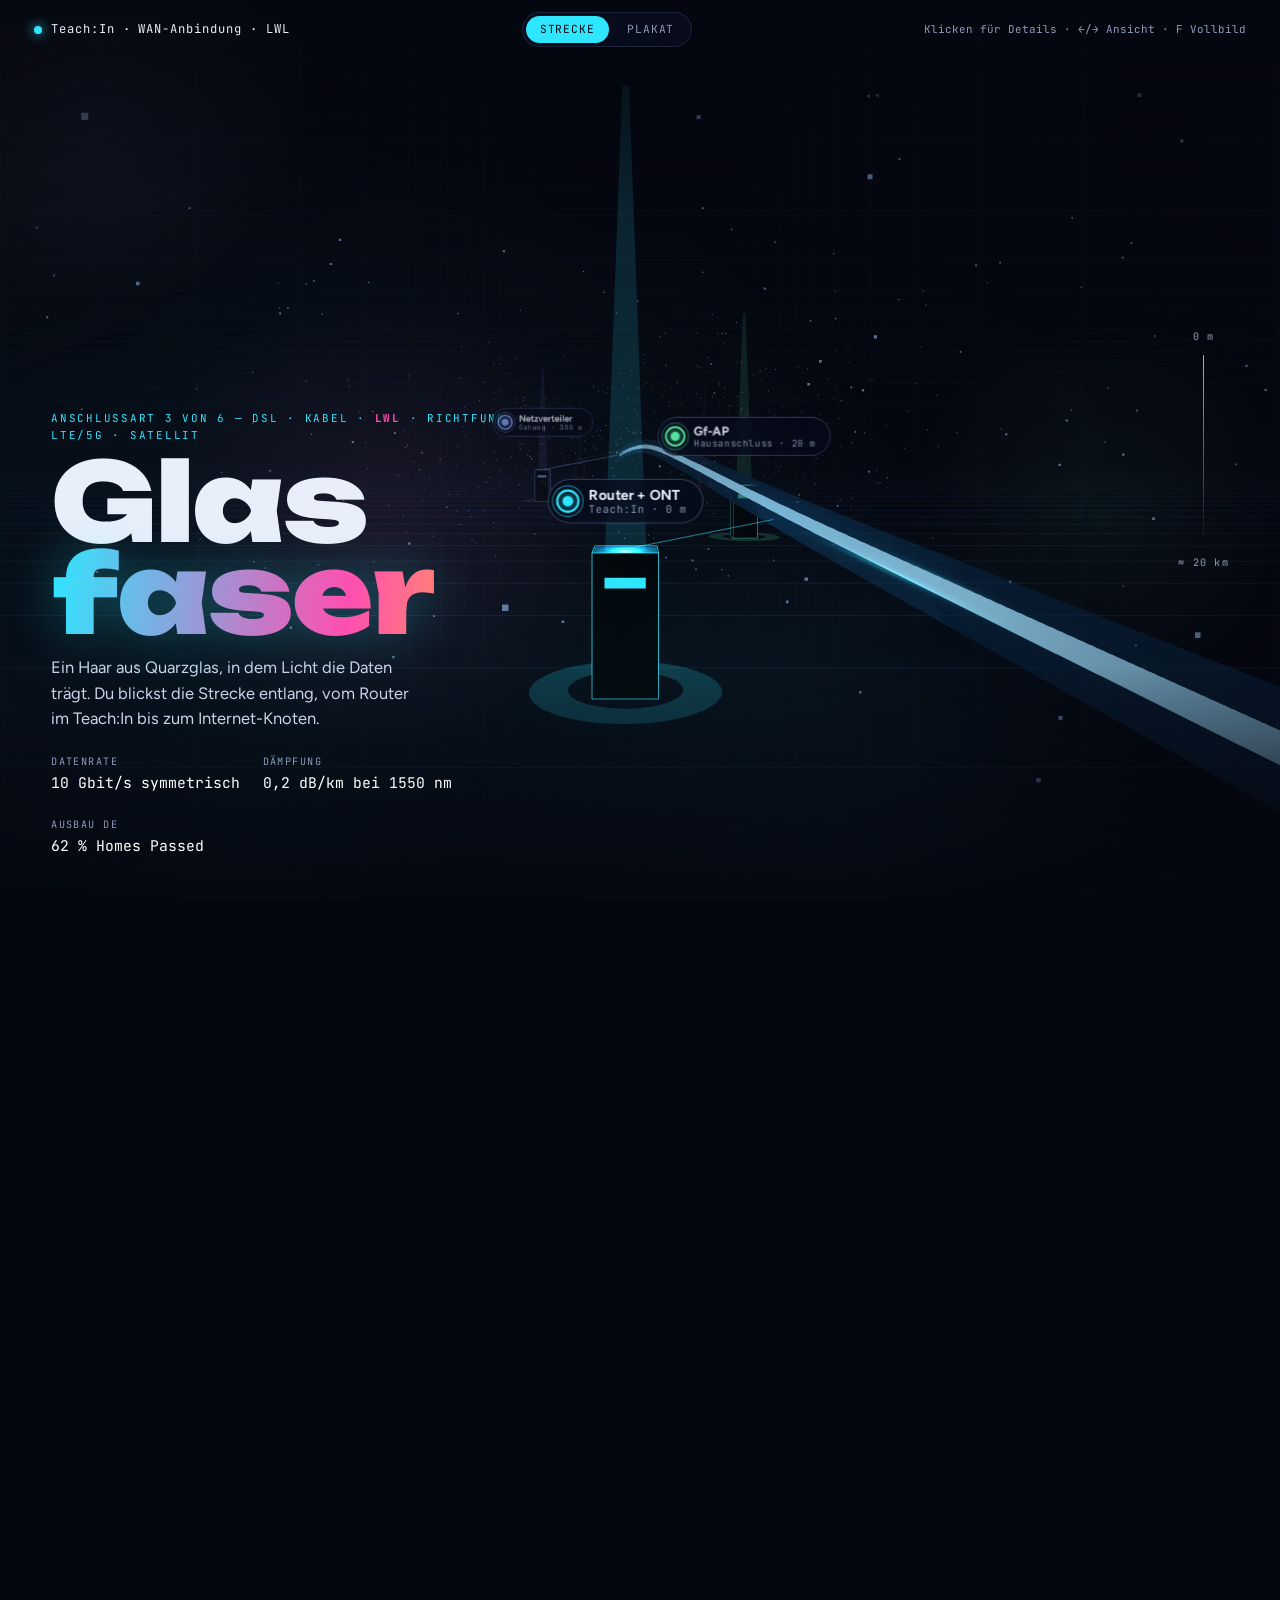
==== commit 4a89ba0d: "Rebuild presentation as a two-view interactive poster in a 3D room Replaces the eleven scroll chapte" ====
--- a/index.html
+++ b/index.html
@@ -3,8 +3,8 @@
 <head>
 <meta charset="utf-8">
 <meta name="viewport" content="width=device-width, initial-scale=1, viewport-fit=cover">
-<title>Glasfaser · Lichtgeschwindigkeit</title>
-<meta name="description" content="Informationsplakat als Scroll-Präsentation: Glasfaser (FTTH) als WAN-Anbindung für das Schulungs- und Testzentrum Teach:In.">
+<title>Glasfaser für Teach:In</title>
+<meta name="description" content="Interaktives Plakat zur WAN-Anschlussart Glasfaser (LWL) für das Schulungs- und Testzentrum Teach:In.">
 <link rel="preconnect" href="https://fonts.googleapis.com">
 <link rel="preconnect" href="https://fonts.gstatic.com" crossorigin>
 <link rel="stylesheet" href="https://fonts.googleapis.com/css2?family=Unbounded:wght@400;700;900&family=Figtree:wght@400;500;600;700&family=JetBrains+Mono:wght@400;600&display=swap">
@@ -12,443 +12,467 @@
 </head>
 <body>
 
-<canvas id="fiber3d" aria-hidden="true"></canvas>
+<canvas id="scene" aria-hidden="true"></canvas>
+<div class="vignette" aria-hidden="true"></div>
 <div class="grain" aria-hidden="true"></div>
 
 <header class="topbar">
-  <a class="brand" href="#hero"><span class="dot"></span> Teach:In · WAN-Anbindung</a>
-  <span class="topbar-hint">↓ Scrollen · ←/→ Kapitel · F Vollbild</span>
+  <span class="brand"><i class="pip"></i>Teach:In · WAN-Anbindung · LWL</span>
+  <nav class="stage-nav" aria-label="Ansicht wechseln">
+    <button id="navRoom" class="is-on" data-stage="0">Strecke</button>
+    <button id="navPoster" data-stage="1">Plakat</button>
+  </nav>
+  <span class="legend">Klicken für Details · ←/→ Ansicht · F Vollbild</span>
 </header>
 
-<nav class="dots" aria-label="Kapitel">
-  <a href="#hero" data-label="Start"></a>
-  <a href="#strecke" data-label="Übertragungsstrecke"></a>
-  <a href="#medium" data-label="Medium"></a>
-  <a href="#varianten" data-label="Varianten"></a>
-  <a href="#technik" data-label="Funktionsweise"></a>
-  <a href="#zahlen" data-label="Zahlen"></a>
-  <a href="#rechner" data-label="Rechner"></a>
-  <a href="#verfuegbarkeit" data-label="Verfügbarkeit"></a>
-  <a href="#kosten" data-label="Kosten"></a>
-  <a href="#quiz" data-label="Quiz"></a>
-  <a href="#glossar" data-label="Glossar"></a>
-  <a href="#quellen" data-label="Quellen"></a>
-</nav>
-
-<main>
-
-<!-- ───────────────── HERO ───────────────── -->
-<section id="hero" class="sec hero">
-  <div class="hero-inner">
-    <p class="eyebrow">Anschlussart 3 von 6 · DSL · Kabel · <b>LWL</b> · Richtfunk · LTE/5G · Satellit</p>
-    <h1 class="hero-title"><span class="line">Glas</span><span class="line accent">faser</span></h1>
-    <p class="hero-sub">Daten reisen als Lichtpulse durch ein Haar aus Quarzglas.<br>Symmetrisch, gigabitschnell und praktisch unbegrenzt ausbaubar.</p>
-    <div class="hero-stats">
-      <div><b class="mono">10 Gbit/s</b><span>XGS-PON, symmetrisch</span></div>
-      <div><b class="mono">0,2 dB/km</b><span>Dämpfung bei 1550 nm</span></div>
-      <div><b class="mono">62 %</b><span>der Haushalte in DE erschlossen</span></div>
-    </div>
-    <a class="scroll-cue" href="#strecke"><span></span>Los geht's</a>
-  </div>
+<!-- ══════════ SCREEN 1 · DER RAUM ══════════ -->
+<section class="stage stage-room is-on" id="stage0" aria-label="Übertragungsstrecke im Raum">
+  <div class="room-intro">
+    <p class="eyebrow">Anschlussart 3 von 6 — DSL · Kabel · <b>LWL</b> · Richtfunk · LTE/5G · Satellit</p>
+    <h1>Glas<span>faser</span></h1>
+    <p class="claim">Ein Haar aus Quarzglas, in dem Licht die Daten trägt. Du blickst die Strecke entlang, vom Router im Teach:In bis zum Internet-Knoten.</p>
+    <dl class="keyfacts">
+      <div><dt>Datenrate</dt><dd>10 Gbit/s symmetrisch</dd></div>
+      <div><dt>Dämpfung</dt><dd>0,2 dB/km bei 1550 nm</dd></div>
+      <div><dt>Ausbau DE</dt><dd>62 % Homes Passed</dd></div>
+    </dl>
+  </div>
+  <div class="depth-cue"><span class="mono">0 m</span><i></i><span class="mono">≈ 20 km</span></div>
 </section>
 
-<!-- ───────────────── 1 ÜBERTRAGUNGSSTRECKE ───────────────── -->
-<section id="strecke" class="sec pin-sec">
-  <div class="pin-wrap">
-    <div class="sec-head">
-      <p class="eyebrow">01 · Schaubild</p>
-      <h2>Die Übertragungs&shy;strecke</h2>
-      <p class="lead">Vom Router im Teach:In bis ins Internet: Zwischen Kunde und Vermittlungsstelle liegt bei <button class="gl" data-g="ftth">FTTH</button> durchgehend Glas – kein einziges Stück Kupfer.</p>
-    </div>
-
-    <div class="strecke-stage">
-      <svg class="strecke-svg" viewBox="0 0 1200 300" role="img" aria-label="Schaubild der Übertragungsstrecke von Teach:In bis zum Internet">
-        <defs>
-          <linearGradient id="gPath" x1="0" x2="1"><stop offset="0" stop-color="#2EE6FF"/><stop offset="1" stop-color="#FF4FB0"/></linearGradient>
-          <filter id="glow"><feGaussianBlur stdDeviation="4" result="b"/><feMerge><feMergeNode in="b"/><feMergeNode in="SourceGraphic"/></feMerge></filter>
-        </defs>
-        <path class="path-bg" d="M110 150 H1090" />
-        <path class="path-light" id="pathLight" d="M110 150 H1090" />
-        <circle class="path-pulse" r="6" />
-
-        <g class="node" data-i="0" transform="translate(110 150)">
-          <circle r="42"/><text class="ico" y="8">🏢</text><text class="lbl" y="78">Teach:In</text><text class="sub" y="98">Router + ONT</text>
-        </g>
-        <g class="node" data-i="1" transform="translate(306 150)">
-          <circle r="42"/><text class="ico" y="8">🔌</text><text class="lbl" y="78">Gf-AP / APL</text><text class="sub" y="98">Hausanschluss</text>
-        </g>
-        <g class="node" data-i="2" transform="translate(502 150)">
-          <circle r="42"/><text class="ico" y="8">🗄️</text><text class="lbl" y="78">Nvt</text><text class="sub" y="98">Netzverteiler</text>
-        </g>
-        <g class="node" data-i="3" transform="translate(698 150)">
-          <circle r="42"/><text class="ico" y="8">🔀</text><text class="lbl" y="78">Splitter</text><text class="sub" y="98">passiv, 1:32</text>
-        </g>
-        <g class="node" data-i="4" transform="translate(894 150)">
-          <circle r="42"/><text class="ico" y="8">🏭</text><text class="lbl" y="78">PoP / OLT</text><text class="sub" y="98">Vermittlung</text>
-        </g>
-        <g class="node" data-i="5" transform="translate(1090 150)">
-          <circle r="42"/><text class="ico" y="8">🌐</text><text class="lbl" y="78">Backbone</text><text class="sub" y="98">Internet</text>
-        </g>
-        <text class="dist" x="208" y="130">Inhouse</text>
-        <text class="dist" x="404" y="130">≈ 50–300 m</text>
-        <text class="dist" x="600" y="130">Verteilnetz</text>
-        <text class="dist" x="796" y="130">bis 20 km</text>
-        <text class="dist" x="992" y="130">DWDM</text>
-      </svg>
-
-      <ol class="strecke-steps">
-        <li><b>Teach:In – Router &amp; ONT.</b> Der <button class="gl" data-g="ont">ONT</button> wandelt Ethernet-Frames in Lichtpulse um (elektrisch → optisch). Ab hier: Glas.</li>
-        <li><b>Hausanschluss (Gf-AP / APL).</b> Der Glasfaser-Abschlusspunkt im Keller; von dort geht die Faser über den Hausübergabepunkt zur Straße.</li>
-        <li><b>Netzverteiler (Nvt).</b> Grauer Kasten am Gehweg: Hier werden hunderte Fasern gespleißt und gebündelt weitergeführt.</li>
-        <li><b>Passiver Splitter.</b> Beim <button class="gl" data-g="pon">PON</button> teilt ein stromloser Glaskörper eine Faser auf bis zu 32–128 Teilnehmer. Rein optisch, keine Elektronik im Feld.</li>
-        <li><b>PoP mit OLT.</b> Der <button class="gl" data-g="olt">OLT</button> (das „Gegenstück“ zum ONT) bündelt alle Teilnehmer und übergibt an das Kernnetz.</li>
-        <li><b>Backbone.</b> Über <button class="gl" data-g="dwdm">DWDM</button>-Strecken mit vielen Wellenlängen pro Faser bis zum Internet-Knoten (z. B. DE-CIX).</li>
+<!-- Klickpunkte werden im 3D-Raum positioniert -->
+<div class="hotspots" id="hotspots" aria-label="Stationen der Übertragungsstrecke"></div>
+
+<!-- ══════════ SCREEN 2 · DAS PLAKAT ══════════ -->
+<section class="stage stage-poster" id="stage1" aria-label="Informationsplakat">
+  <div class="poster">
+    <header class="poster-head">
+      <h2>Alles über Glasfaser</h2>
+      <p>Jede Kachel öffnet die Details. Zehn Themen, ein Blick.</p>
+    </header>
+
+    <div class="grid">
+      <button class="tile t-wide" data-modal="medium" style="--c:#2EE6FF">
+        <span class="tile-no mono">01</span>
+        <b>Das Medium</b>
+        <span class="tile-sub">Kern, Mantel, Coating, Buffer — Aufbau und Eigenschaften der Faser</span>
+        <svg class="viz" viewBox="0 0 120 40" aria-hidden="true">
+          <g fill="none" stroke-width="2">
+            <circle cx="20" cy="20" r="17" stroke="#FFB43C"/><circle cx="20" cy="20" r="12" stroke="#FF4FB0"/>
+            <circle cx="20" cy="20" r="7.5" stroke="#8AA4FF"/><circle cx="20" cy="20" r="3.5" stroke="#2EE6FF"/>
+          </g>
+          <path d="M44 20 H116" stroke="#2EE6FF" stroke-width="2" stroke-dasharray="3 7" opacity=".7"/>
+        </svg>
+      </button>
+
+      <button class="tile" data-modal="varianten" style="--c:#5CF2A6">
+        <span class="tile-no mono">02</span>
+        <b>FTTx-Varianten</b>
+        <span class="tile-sub">Wie weit reicht das Glas?</span>
+        <svg class="viz" viewBox="0 0 120 26" aria-hidden="true">
+          <rect x="0" y="9" width="92" height="8" rx="4" fill="#2EE6FF"/>
+          <rect x="92" y="9" width="28" height="8" rx="4" fill="#C97B3A"/>
+        </svg>
+      </button>
+
+      <button class="tile" data-modal="technik" style="--c:#FF4FB0">
+        <span class="tile-no mono">03</span>
+        <b>Funktionsweise</b>
+        <span class="tile-sub">Totalreflexion &amp; Modulation</span>
+        <svg class="viz" viewBox="0 0 120 26" aria-hidden="true">
+          <path d="M0 22 L24 4 L48 22 L72 4 L96 22 L120 4" fill="none" stroke="#FF4FB0" stroke-width="2"/>
+        </svg>
+      </button>
+
+      <button class="tile t-wide" data-modal="zahlen" style="--c:#FFB43C">
+        <span class="tile-no mono">04</span>
+        <b>Raten &amp; Frequenzen</b>
+        <span class="tile-sub">Glasfaser im Vergleich zu den fünf anderen Anschlussarten</span>
+        <svg class="viz" viewBox="0 0 120 40" aria-hidden="true">
+          <g fill="#FFB43C">
+            <rect x="0" y="4" width="118" height="6" rx="3"/>
+            <rect x="0" y="14" width="74" height="6" rx="3" opacity=".7"/>
+            <rect x="0" y="24" width="48" height="6" rx="3" opacity=".5"/>
+            <rect x="0" y="34" width="22" height="6" rx="3" opacity=".35"/>
+          </g>
+        </svg>
+      </button>
+
+      <button class="tile" data-modal="bilanz" style="--c:#5CF2A6">
+        <span class="tile-no mono">05</span>
+        <b>Vor- &amp; Nachteile</b>
+        <span class="tile-sub">Wofür es sich lohnt</span>
+        <span class="viz-text mono"><i class="up">+ 4</i><i class="down">− 4</i></span>
+      </button>
+
+      <button class="tile" data-modal="verfuegbarkeit" style="--c:#2EE6FF">
+        <span class="tile-no mono">06</span>
+        <b>Verfügbarkeit</b>
+        <span class="tile-sub">Deutschland, Berlin, Teach:In</span>
+        <span class="viz-text mono"><i class="big">53,4 %</i><em>Berlin</em></span>
+      </button>
+
+      <button class="tile" data-modal="kosten" style="--c:#FFB43C">
+        <span class="tile-no mono">07</span>
+        <b>Kosten</b>
+        <span class="tile-sub">Tarife und Hausanschluss</span>
+        <span class="viz-text mono"><i class="big">46–71 €</i><em>pro Monat</em></span>
+      </button>
+
+      <button class="tile t-live" data-modal="rechner" style="--c:#FF4FB0">
+        <span class="tile-no mono">08</span>
+        <b>Download-Rechner</b>
+        <span class="tile-sub">Dauer im Vergleich</span>
+        <span class="live-badge mono">interaktiv</span>
+      </button>
+
+      <button class="tile t-live" data-modal="quiz" style="--c:#5CF2A6">
+        <span class="tile-no mono">09</span>
+        <b>Quiz fürs Plenum</b>
+        <span class="tile-sub">Fünf Fragen</span>
+        <span class="live-badge mono">interaktiv</span>
+      </button>
+
+      <button class="tile" data-modal="glossar" style="--c:#8AA4FF">
+        <span class="tile-no mono">10</span>
+        <b>Glossar</b>
+        <span class="tile-sub">26 Grundbegriffe</span>
+        <span class="viz-text mono"><i class="big">A–Z</i></span>
+      </button>
+    </div>
+
+    <footer class="poster-foot">
+      <button class="src-btn" data-modal="quellen">Quellen &amp; Stand</button>
+      <span>BREKO Marktanalyse 2026 · Senatsverwaltung Berlin · Deutsche Telekom · ITU-T G.984 / G.9807.1 · Stand 15.09.2026</span>
+    </footer>
+  </div>
+</section>
+
+<div id="scrollspace" aria-hidden="true"></div>
+
+<!-- ══════════ MODAL ══════════ -->
+<div class="modal-wrap" id="modalWrap" hidden>
+  <div class="modal-bg" id="modalBg"></div>
+  <div class="modal" role="dialog" aria-modal="true" aria-labelledby="modalTitle">
+    <button class="modal-x" id="modalX" aria-label="Schließen">×</button>
+    <p class="eyebrow" id="modalEyebrow"></p>
+    <h3 id="modalTitle"></h3>
+    <div class="modal-body" id="modalBody"></div>
+  </div>
+</div>
+
+<!-- ══════════ INHALTE ══════════ -->
+
+<template data-t="ont">
+  <p class="lead">Der ONT ist das Glasfaser-Modem. Er wandelt die elektrischen Ethernet-Frames des Routers in Lichtpulse um. Ab hier ist die Strecke durchgehend Glas.</p>
+  <dl class="spec">
+    <div><dt>Richtung</dt><dd>elektrisch → optisch, Laserdiode</dd></div>
+    <div><dt>Schnittstelle</dt><dd>SC/APC-Stecker zur Faser, RJ45 oder SFP zum Router</dd></div>
+    <div><dt>Wellenlängen</dt><dd>sendet 1270 nm, empfängt 1577 nm (XGS-PON)</dd></div>
+    <div><dt>Achtung</dt><dd>braucht Strom — ohne USV bei Stromausfall kein Anschluss</dd></div>
+  </dl>
+  <p class="hint">Für Teach:In heißt das: ONT und Router gehören an die unterbrechungsfreie Stromversorgung im Serverraum.</p>
+</template>
+
+<template data-t="gfap">
+  <p class="lead">Der Glasfaser-Abschlusspunkt im Keller ist die Grenze zwischen dem Netz des Anbieters und der Inhouse-Verkabelung.</p>
+  <dl class="spec">
+    <div><dt>Aufbau</dt><dd>Wandgehäuse mit Spleißkassette und Kupplung</dd></div>
+    <div><dt>Strecke zur Straße</dt><dd>50 bis 300 m über den Hausübergabepunkt</dd></div>
+    <div><dt>Inhouse</dt><dd>eigene Faser bis in den Raum ist FTTH, Kupfer ab Keller ist FTTB</dd></div>
+    <div><dt>Verantwortung</dt><dd>ab hier Sache des Eigentümers, nicht des Anbieters</dd></div>
+  </dl>
+</template>
+
+<template data-t="nvt">
+  <p class="lead">Der graue Kasten am Gehweg. Hier laufen die Fasern ganzer Straßenzüge zusammen und werden gespleißt.</p>
+  <dl class="spec">
+    <div><dt>Spleißen</dt><dd>Verschweißen zweier Fasern im Lichtbogen, Verlust unter 0,1 dB</dd></div>
+    <div><dt>Kapazität</dt><dd>je nach Typ 100 bis 1 000 Fasern</dd></div>
+    <div><dt>Verlegung</dt><dd>Mikrorohre im Erdreich, Fasern werden eingeblasen</dd></div>
+    <div><dt>Passiv</dt><dd>keine Elektronik, kein Stromanschluss nötig</dd></div>
+  </dl>
+</template>
+
+<template data-t="splitter">
+  <p class="lead">Ein stromloser Glaskörper teilt eine Faser optisch auf viele Teilnehmer auf. Das macht den Massenausbau bezahlbar.</p>
+  <div class="split-vis" aria-hidden="true">
+    <svg viewBox="0 0 320 120">
+      <path d="M8 60 H120" stroke="#2EE6FF" stroke-width="3" fill="none"/>
+      <rect x="120" y="40" width="26" height="40" rx="5" fill="#0f1533" stroke="#2EE6FF" stroke-width="2"/>
+      <g stroke="#2EE6FF" stroke-width="1.6" fill="none" opacity=".75">
+        <path d="M146 60 C200 60 220 14 312 14"/><path d="M146 60 C200 60 220 37 312 37"/>
+        <path d="M146 60 C200 60 220 60 312 60"/><path d="M146 60 C200 60 220 83 312 83"/>
+        <path d="M146 60 C200 60 220 106 312 106"/>
+      </g>
+      <text x="8" y="44" fill="#97A3BF" font-size="12" font-family="monospace">1 Faser</text>
+      <text x="246" y="120" fill="#97A3BF" font-size="12" font-family="monospace">bis 128×</text>
+    </svg>
+  </div>
+  <dl class="spec">
+    <div><dt>Teilungsverhältnis</dt><dd>1:32 typisch, bis 1:128 möglich</dd></div>
+    <div><dt>Preis</dt><dd>jede Teilung kostet Licht: 1:32 bedeutet rund 17 dB Verlust</dd></div>
+    <div><dt>Alternative</dt><dd>P2P mit eigener Faser je Kunde, teurer, dafür garantierte Bandbreite</dd></div>
+  </dl>
+</template>
+
+<template data-t="olt">
+  <p class="lead">Im Point of Presence sitzt das Gegenstück zum ONT. Ein OLT bedient mehrere tausend Anschlüsse und übergibt an das Kernnetz.</p>
+  <dl class="spec">
+    <div><dt>Downstream</dt><dd>Broadcast an alle ONTs, AES-verschlüsselt je Teilnehmer</dd></div>
+    <div><dt>Upstream</dt><dd>TDMA: jedes ONT sendet nur im zugewiesenen Zeitschlitz</dd></div>
+    <div><dt>Reichweite</dt><dd>bis 20 km zwischen OLT und Kunde</dd></div>
+    <div><dt>Leistungsbudget</dt><dd>bei GPON rund 28 dB für Faser, Spleiße und Splitter</dd></div>
+  </dl>
+</template>
+
+<template data-t="backbone">
+  <p class="lead">Ab dem PoP läuft der Verkehr über Weitverkehrsstrecken zum Internet-Knoten, in Deutschland meist DE-CIX Frankfurt.</p>
+  <dl class="spec">
+    <div><dt>DWDM</dt><dd>bis 96 Wellenlängen auf einer Faser, 100-GHz-Raster im C-Band</dd></div>
+    <div><dt>Pro Wellenlänge</dt><dd>400 bis 800 Gbit/s mit kohärenter Modulation</dd></div>
+    <div><dt>Verstärkung</dt><dd>EDFA alle 80 bis 100 km, rein optisch ohne Umwandlung</dd></div>
+    <div><dt>Latenz</dt><dd>rund 5 µs pro Kilometer Faser</dd></div>
+  </dl>
+</template>
+
+<template data-t="medium">
+  <p class="lead">Klicke eine Schicht an, um sie freizulegen. Der eigentliche Lichtleiter ist dünner als ein zehntel Haar.</p>
+  <div class="medium-split">
+    <div class="cross-box">
+      <canvas id="crossCut" width="520" height="360" aria-label="Querschnitt der Glasfaser"></canvas>
+      <span class="cross-label mono">Querschnitt · nicht maßstabsgetreu</span>
+    </div>
+    <ul class="layers" id="layerList">
+      <li data-layer="4" style="--c:#FFB43C"><b>Außenmantel</b><span>2–3 mm · PE oder LSZH. Schutz gegen Nässe, UV, Nager, Zug.</span></li>
+      <li data-layer="3" style="--c:#FF4FB0"><b>Buffer + Aramid</b><span>900 µm · Zugentlastung aus Aramidfasern.</span></li>
+      <li data-layer="2" style="--c:#8AA4FF"><b>Coating</b><span>250 µm · Acrylat-Lack gegen Mikrorisse, hält die Faser biegbar.</span></li>
+      <li data-layer="1" style="--c:#BFEFFF"><b>Mantel (Cladding)</b><span>125 µm · Quarzglas, n ≈ 1,46. Rund 1 % niedriger als der Kern.</span></li>
+      <li data-layer="0" style="--c:#2EE6FF"><b>Kern (Core)</b><span>9 µm · dotiertes Quarzglas, n ≈ 1,48. Hier läuft das Licht.</span></li>
+    </ul>
+  </div>
+  <div class="two-up">
+    <dl class="spec">
+      <div><dt>Material</dt><dd>Quarzglas, dielektrisch — kein Metall</dd></div>
+      <div><dt>Dämpfung</dt><dd>0,35 dB/km bei 1310 nm · 0,2 dB/km bei 1550 nm</dd></div>
+      <div><dt>Ausbreitung</dt><dd>rund 200 000 km/s im Glas</dd></div>
+      <div><dt>Störfestigkeit</dt><dd>immun gegen EMV, kein Übersprechen, keine Erdung</dd></div>
+      <div><dt>Grenze</dt><dd>Biegeradius ab 30 mm, empfindlich gegen Staub am Stecker</dd></div>
+    </dl>
+    <div class="pick">
+      <button class="pick-opt is-on" data-mode="sm"><b>Singlemode OS2</b><span>9 µm Kern · ein Lichtweg · Laser · bis 80 km · Standard für FTTH</span></button>
+      <button class="pick-opt" data-mode="mm"><b>Multimode OM3–OM5</b><span>50 µm Kern · viele Lichtwege · LED/VCSEL · bis 550 m · Gebäude-LAN</span></button>
+    </div>
+  </div>
+</template>
+
+<template data-t="varianten">
+  <p class="lead">FTTx sagt, wo die Glasfaser endet und ab wo wieder Kupfer übernimmt. Je näher am Endgerät, desto höher die mögliche Rate.</p>
+  <div class="fttx">
+    <div class="fttx-scale mono"><span>PoP</span><span>Kabelverzweiger</span><span>Gehweg</span><span>Keller</span><span>Büro</span></div>
+    <div class="fttx-bar"><i id="fiberPart"></i><em id="copperPart"></em></div>
+    <div class="fttx-legend mono"><span><i class="sw fib"></i>Glasfaser</span><span><i class="sw cop"></i>Kupfer</span></div>
+  </div>
+  <div class="opt-row" id="fttxRow">
+    <button class="opt" data-f="0.25"><b>FTTC</b><i>to the Curb</i><span>Glas bis zum Kabelverzweiger, dann VDSL. Ende bei rund 250 Mbit/s.</span></button>
+    <button class="opt" data-f="0.5"><b>FTTdp</b><i>to the distribution point</i><span>Glas bis kurz vors Haus, letzte Meter mit G.fast. In Deutschland selten.</span></button>
+    <button class="opt" data-f="0.78"><b>FTTB</b><i>to the Building</i><span>Glas bis in den Keller, im Haus Kupfer. Häufig im Mehrfamilienhaus.</span></button>
+    <button class="opt is-on" data-f="1"><b>FTTH</b><i>to the Home</i><span>Glas bis ins Büro. Volle Leistung — das Ziel für Teach:In.</span></button>
+  </div>
+  <div class="two-up">
+    <div class="panel">
+      <h4>PON — geteilt und passiv</h4>
+      <p>Eine Faser vom OLT, per Splitter auf viele Teilnehmer verteilt. Günstig und stromlos im Feld, deshalb der Standard im Massenausbau.</p>
+      <table class="mono">
+        <tr><th>Standard</th><th>↓</th><th>↑</th><th>Wellenlängen</th></tr>
+        <tr><td>GPON</td><td>2,5 G</td><td>1,25 G</td><td>1490 / 1310 nm</td></tr>
+        <tr><td>XGS-PON</td><td>10 G</td><td>10 G</td><td>1577 / 1270 nm</td></tr>
+        <tr><td>50G-PON</td><td>50 G</td><td>25 G</td><td>1342 / 1286 nm</td></tr>
+      </table>
+    </div>
+    <div class="panel">
+      <h4>P2P — exklusiv und aktiv</h4>
+      <p>Eigene Faser bis zum PoP. Garantierte symmetrische Bandbreite, beliebig aufrüstbar von 1 bis 100 GbE. Typisch für Geschäftskunden mit Service-Level-Vereinbarung.</p>
+      <p class="chips"><span>Dark Fiber</span><span>Ethernet-Standleitung</span><span>SLA 99,9 %</span></p>
+    </div>
+  </div>
+</template>
+
+<template data-t="technik">
+  <p class="lead">Ein Laser schaltet Licht ein und aus, Milliarden Mal pro Sekunde. Weil der Kern optisch dichter ist als der Mantel, wird das Licht an der Grenze vollständig zurückgeworfen und bleibt gefangen.</p>
+  <div class="two-up">
+    <div class="panel">
+      <h4>Totalreflexion ausprobieren</h4>
+      <canvas id="tirCanvas" width="640" height="240" aria-label="Simulation der Totalreflexion"></canvas>
+      <label class="slider" for="tirAngle">Einfallswinkel zur Faserachse <output id="tirOut" class="mono">6,0°</output>
+        <input type="range" id="tirAngle" min="1" max="20" value="6" step="0.5">
+      </label>
+      <p class="hint" id="tirMsg"></p>
+    </div>
+    <div class="panel">
+      <h4>Sender und Empfänger</h4>
+      <dl class="spec">
+        <div><dt>Sender</dt><dd>Laserdiode bei Singlemode, LED oder VCSEL bei Multimode</dd></div>
+        <div><dt>Fenster</dt><dd>850 nm im LAN, 1310 nm im O-Band, 1550 nm im C-Band</dd></div>
+        <div><dt>Empfänger</dt><dd>Photodiode, optisch zurück nach elektrisch</dd></div>
+        <div><dt>Frequenz</dt><dd>1550 nm entspricht rund 193 THz, nutzbar sind etwa 50 THz</dd></div>
+        <div><dt>Budget</dt><dd>Sendeleistung minus Dämpfung, Spleiß- und Steckerverluste muss über der Empfängerschwelle bleiben</dd></div>
+      </dl>
+    </div>
+  </div>
+  <h4 class="sub">Übertragungs- und Modulationsverfahren</h4>
+  <div class="mods">
+    <article><canvas class="wave" data-wave="nrz" width="300" height="80"></canvas><b>NRZ / OOK</b><span>Licht an ist 1, aus ist 0. Einfach und robust, genutzt bis 10 Gbit/s.</span></article>
+    <article><canvas class="wave" data-wave="pam4" width="300" height="80"></canvas><b>PAM4</b><span>Vier Helligkeitsstufen, 2 Bit pro Symbol. Für 50G-PON und 400G-Ethernet.</span></article>
+    <article><canvas class="wave" data-wave="qam" width="300" height="80"></canvas><b>Kohärent QPSK/16-QAM</b><span>Phase und Amplitude tragen Bits. 400 bis 800 Gbit/s je Wellenlänge.</span></article>
+    <article><canvas class="wave" data-wave="wdm" width="300" height="80"></canvas><b>WDM</b><span>Mehrere Farben gleichzeitig auf einer Faser, bei DWDM bis 96 Kanäle.</span></article>
+    <article><canvas class="wave" data-wave="tdma" width="300" height="80"></canvas><b>TDMA im PON</b><span>Der OLT teilt jedem ONT einen Zeitschlitz für den Upstream zu.</span></article>
+    <article><canvas class="wave" data-wave="duplex" width="300" height="80"></canvas><b>Duplex je Wellenlänge</b><span>Hin- und Rückweg auf einer Faser, getrennt durch Filter.</span></article>
+  </div>
+</template>
+
+<template data-t="zahlen">
+  <p class="lead">Typische Maximalwerte der sechs Anschlussarten, Download und Upload. Die Skala ist logarithmisch, sonst verschwinden die langsamen Techniken.</p>
+  <div class="bars" id="bars"></div>
+  <div class="two-up">
+    <dl class="spec">
+      <div><dt>Wellenlängen</dt><dd>850 · 1310 · 1490 · 1550 · 1577 nm</dd></div>
+      <div><dt>Frequenz</dt><dd>rund 190 bis 230 THz, also Infrarot</dd></div>
+      <div><dt>Nutzbare Bandbreite</dt><dd>O- bis L-Band, zusammen etwa 50 THz</dd></div>
+      <div><dt>Je Wellenlänge</dt><dd>10 Gbit/s im PON, 400 bis 800 Gbit/s kohärent</dd></div>
+      <div><dt>Latenz</dt><dd>1 bis 5 ms im Zugangsnetz</dd></div>
+    </dl>
+    <div class="panel">
+      <h4>Warum Glasfaser vorn liegt</h4>
+      <p>Kupfer und Funk teilen sich ein schmales Frequenzband, das mit der Entfernung schnell schlechter wird. Im Glas steht ein Band von rund 50 THz zur Verfügung, und die Dämpfung ist so gering, dass 20 km ohne Verstärker möglich sind.</p>
+      <p>Ein Upgrade von 1 auf 10 Gbit/s bedeutet deshalb nur neue Endgeräte — die Faser im Boden bleibt dieselbe.</p>
+    </div>
+  </div>
+</template>
+
+<template data-t="bilanz">
+  <div class="two-up">
+    <div class="panel good">
+      <h4>Vorteile</h4>
+      <ul>
+        <li>Symmetrische Gigabit-Raten, später per Gerätetausch aufrüstbar</li>
+        <li>Geringe Dämpfung, große Reichweite ohne Verstärker</li>
+        <li>Immun gegen elektromagnetische Störungen, Blitz und Übersprechen</li>
+        <li>Passives Netz, wenig Strom, Lebensdauer über 30 Jahre</li>
+      </ul>
+    </div>
+    <div class="panel bad">
+      <h4>Nachteile</h4>
+      <ul>
+        <li>Tiefbau ist teuer und langsam, Verfügbarkeit hängt an der Adresse</li>
+        <li>Wartezeit bis zum Hausanschluss oft mehrere Monate</li>
+        <li>Empfindlich: Biegeradius, Staub am Stecker, Spleißen braucht Spezialgerät</li>
+        <li>ONT braucht Strom, ohne USV bei Stromausfall kein Anschluss</li>
+      </ul>
+    </div>
+  </div>
+  <div class="panel">
+    <h4>Einordnung für Teach:In</h4>
+    <p>Ein Schulungs- und Testzentrum lädt große VM-Images, spielt Backups zurück und hält Videokonferenzen. Genau dort zählt der Upload, und da hängt Glasfaser alle anderen Anschlussarten ab. Kabel liefert zwar 1 Gbit/s im Download, aber nur 50 Mbit/s zurück.</p>
+    <p>Das Risiko liegt nicht in der Technik, sondern im Bau: Wenn am Standort noch kein Glas liegt, entscheidet die Ausbauplanung über den Termin. Ein Kabel- oder 5G-Anschluss als Rückfallebene ist deshalb sinnvoll.</p>
+  </div>
+</template>
+
+<template data-t="verfuegbarkeit">
+  <div class="counters">
+    <div><b><span class="num" data-to="62" data-dec="0">0</span> %</b><span>der Haushalte in Deutschland erschlossen, Homes Passed im Juni 2026</span></div>
+    <div><b><span class="num" data-to="27" data-dec="0">0</span> %</b><span>davon gebucht — 7,9 Mio. aktive Anschlüsse, Take-up-Rate</span></div>
+    <div><b><span class="num" data-to="53.4" data-dec="1">0</span> %</b><span>der Berliner Haushalte versorgt, ein Plus von 12,6 Punkten in einem Jahr</span></div>
+    <div><b><span class="num" data-to="96.2" data-dec="1">0</span> %</b><span>Gigabit-Abdeckung in Berlin, überwiegend noch über Kabel</span></div>
+  </div>
+  <div class="two-up">
+    <div class="panel">
+      <h4>Berlin</h4>
+      <p>Die Innenstadtbezirke sind gut versorgt, die Randbezirke im Ausbau. Die Telekom hat im Mai 2026 eine Million Anschlüsse erreicht und will bis 2030 auf zwei Millionen kommen. Daneben bauen OXG, GlasfaserPlus und DNS:NET.</p>
+      <p>Entscheidend bleibt die einzelne Adresse: In derselben Straße kann ein Haus FTTH haben und das Nachbarhaus nicht.</p>
+    </div>
+    <div class="panel accent">
+      <h4>Beim Kunden Teach:In prüfen</h4>
+      <ol>
+        <li>Adresse im Gigabit-Grundbuch des Bundes und bei Telekom, Vodafone und DNS:NET abfragen.</li>
+        <li>Hausverwaltung fragen, ob im Keller schon ein Gf-AP sitzt.</li>
+        <li>Ohne FTTH: Geschäftskunden bekommen meist eine Direktanbindung gegen Baukostenzuschuss.</li>
       </ol>
     </div>
   </div>
-</section>
-
-<!-- ───────────────── 2 MEDIUM ───────────────── -->
-<section id="medium" class="sec pin-sec">
-  <div class="pin-wrap medium-grid">
-    <div class="medium-text">
-      <p class="eyebrow">02 · Medium</p>
-      <h2>Ein Haar aus Glas</h2>
-      <p class="lead">Scrolle, um das Kabel Schicht für Schicht abzuisolieren – oder klicke eine Schicht an.</p>
-
-      <ul class="layers" id="layerList">
-        <li data-layer="4" style="--c:#FFB43C"><b>Außenmantel</b><span>2–3 mm · PE/LSZH-Kunststoff. Schutz gegen Nässe, UV, Nager, Zug.</span></li>
-        <li data-layer="3" style="--c:#FF4FB0"><b>Buffer + Aramid</b><span>900 µm · Zugentlastung durch Aramidfasern (Kevlar®); mechanischer Schutz.</span></li>
-        <li data-layer="2" style="--c:#8AA4FF"><b>Coating</b><span>250 µm · Acrylat-Lack, verhindert Mikrorisse und macht die Faser biegbar.</span></li>
-        <li data-layer="1" style="--c:#BFEFFF"><b>Mantel (Cladding)</b><span>125 µm · Quarzglas, Brechzahl n ≈ 1,46 – etwa 1 % niedriger als der Kern. Das erzwingt die <button class="gl" data-g="totalreflexion">Totalreflexion</button>.</span></li>
-        <li data-layer="0" style="--c:#2EE6FF"><b>Kern (Core)</b><span>9 µm (Singlemode) bzw. 50 µm (Multimode) · dotiertes Quarzglas (SiO₂ + GeO₂), n ≈ 1,48. Hier läuft das Licht.</span></li>
-      </ul>
-      <div class="toggle-cards">
-        <button class="tcard is-on" data-mode="sm"><b>Singlemode (OS2)</b><span>9 µm Kern · ein Lichtweg · Laser · Fernbereich, FTTH</span></button>
-        <button class="tcard" data-mode="mm"><b>Multimode (OM3–OM5)</b><span>50 µm Kern · viele Lichtwege · LED/VCSEL · nur Gebäude/LAN ≤ 550 m</span></button>
-      </div>
-    </div>
-
-    <div class="medium-side">
-      <div class="cross-box">
-        <canvas id="crossCut" width="520" height="340" aria-label="Querschnitt der Glasfaser mit den aktiven Schichten"></canvas>
-        <span class="cross-label mono">Querschnitt · nicht maßstabsgetreu</span>
-      </div>
-      <div class="card props">
-        <h3>Eigenschaften des Mediums</h3>
-        <dl>
-          <dt>Material</dt><dd>Quarzglas (SiO₂), dielektrisch – kein Metall</dd>
-          <dt>Dämpfung</dt><dd class="mono">0,35 dB/km @ 1310 nm · 0,2 dB/km @ 1550 nm</dd>
-          <dt>Signal</dt><dd>Licht (IR, 850–1625 nm), ≈ 200 000 km/s im Glas</dd>
-          <dt>EMV</dt><dd>immun gegen elektromagnetische Störungen, kein Übersprechen, keine Erdung nötig</dd>
-          <dt>Reichweite</dt><dd class="mono">PON ≤ 20 km · P2P 40–80 km ohne Verstärker</dd>
-          <dt>Grenze</dt><dd>Biegeradius ≥ 30 mm, empfindlich gegen Schmutz an Steckern</dd>
-        </dl>
-      </div>
-    </div>
-  </div>
-</section>
-
-<!-- ───────────────── 3 VARIANTEN ───────────────── -->
-<section id="varianten" class="sec">
-  <div class="wrap">
-    <div class="sec-head">
-      <p class="eyebrow">03 · Varianten</p>
-      <h2>Wie weit reicht das Glas?</h2>
-      <p class="lead">„FTTx“ beschreibt, wo die Glasfaser endet und ab wo wieder Kupfer übernimmt. Je näher am Endgerät, desto besser.</p>
-    </div>
-
-    <div class="fttx" id="fttx">
-      <div class="fttx-track" aria-hidden="true">
-        <span class="stop">PoP</span><span class="stop">Kabelverzweiger</span><span class="stop">Gehweg</span><span class="stop">Keller</span><span class="stop">Wohnung / Büro</span>
-        <div class="fttx-bar"><div class="fiber-part" id="fiberPart"></div><div class="copper-part" id="copperPart"></div></div>
-      </div>
-      <div class="fttx-cards">
-        <button class="vcard" data-f="0.25" data-name="FTTC"><b>FTTC</b><i>Fiber to the Curb</i><span>Glas bis zum Kabelverzweiger, dann Kupfer (VDSL/Vectoring). Ende bei ~250 Mbit/s.</span></button>
-        <button class="vcard" data-f="0.5" data-name="FTTdp"><b>FTTdp</b><i>Fiber to the distribution point</i><span>Glas bis kurz vors Haus, letzte Meter Kupfer mit G.fast. Selten in DE.</span></button>
-        <button class="vcard" data-f="0.75" data-name="FTTB"><b>FTTB</b><i>Fiber to the Building</i><span>Glas bis in den Keller, im Haus Kupfer/Ethernet. Häufig bei Mehrfamilienhäusern.</span></button>
-        <button class="vcard is-on" data-f="1" data-name="FTTH"><b>FTTH</b><i>Fiber to the Home</i><span>Glas bis in die Wohnung / ins Büro. Volle Leistung, Ziel für Teach:In.</span></button>
-      </div>
-    </div>
-
-    <div class="two">
-      <div class="card">
-        <h3>PON – geteilt &amp; passiv</h3>
-        <p>Eine Faser vom OLT wird per Splitter auf bis zu 128 Teilnehmer aufgeteilt. Günstig, stromlos im Feld, Standard bei Telekom &amp; Co. Bandbreite wird geteilt – im Alltag kaum spürbar.</p>
-        <table class="mono small">
-          <tr><th>Standard</th><th>Down</th><th>Up</th><th>λ Down/Up</th></tr>
-          <tr><td>GPON</td><td>2,5 G</td><td>1,25 G</td><td>1490 / 1310 nm</td></tr>
-          <tr><td>XGS-PON</td><td>10 G</td><td>10 G</td><td>1577 / 1270 nm</td></tr>
-          <tr><td>50G-PON</td><td>50 G</td><td>25–50 G</td><td>1342 / 1286 nm</td></tr>
-        </table>
-      </div>
-      <div class="card">
-        <h3>P2P / AON – exklusiv &amp; aktiv</h3>
-        <p>Jeder Kunde bekommt eine eigene Faser bis zum PoP (Punkt-zu-Punkt, „Active Optical Network“). Garantierte, symmetrische Bandbreite, beliebig aufrüstbar (1/10/100 GbE). Typisch für Geschäftskunden-Standleitungen, dafür teurer.</p>
-        <p class="tag-row"><span class="tag">Dark Fiber</span><span class="tag">Ethernet-Standleitung</span><span class="tag">SLA 99,9 %</span></p>
-      </div>
-    </div>
-  </div>
-</section>
-
-<!-- ───────────────── 4 FUNKTIONSWEISE ───────────────── -->
-<section id="technik" class="sec">
-  <div class="wrap">
-    <div class="sec-head">
-      <p class="eyebrow">04 · Funktionsweise</p>
-      <h2>Licht, das nicht entkommt</h2>
-      <p class="lead">Ein Laser schaltet Licht ein und aus – Milliarden Mal pro Sekunde. Weil der Kern optisch dichter ist als der Mantel, wird das Licht an der Grenze total reflektiert und bleibt im Kern gefangen.</p>
-    </div>
-
-    <div class="two">
-      <div class="card">
-        <h3>Totalreflexion ausprobieren</h3>
-        <canvas id="tirCanvas" width="640" height="260" aria-label="Simulation der Totalreflexion im Glasfaserkern"></canvas>
-        <label class="slider-row" for="tirAngle">Einfallswinkel zur Faserachse <output id="tirOut" class="mono">6,0°</output>
-          <input type="range" id="tirAngle" min="1" max="20" value="6" step="0.5">
-        </label>
-        <p class="small" id="tirMsg">Unter dem Grenzwinkel (≈ 9,4° zur Achse bei n₁ = 1,48 / n₂ = 1,46) bleibt das Licht im Kern.</p>
-      </div>
-      <div class="card">
-        <h3>Sender &amp; Empfänger</h3>
-        <ul class="bullets">
-          <li><b>Sender:</b> Laserdiode (Singlemode) oder LED/VCSEL (Multimode). Elektrisch → optisch.</li>
-          <li><b>Fenster:</b> 850 nm (MM), 1310 nm (O-Band) und 1550 nm (C-Band) – dort ist das Glas am durchsichtigsten.</li>
-          <li><b>Empfänger:</b> Photodiode, optisch → elektrisch. Rauschen und Dämpfung bestimmen die Reichweite.</li>
-          <li><b>Frequenz:</b> 1550 nm entspricht rund 193 THz. Ein Band von ~4–5 THz bietet enorme Bandbreite.</li>
-          <li><b>Leistungsbudget:</b> Sendeleistung minus Dämpfung, Spleiß- und Steckerverluste muss über der Empfängerschwelle bleiben – bei GPON sind rund 28 dB Budget vorgesehen.</li>
-        </ul>
-      </div>
-    </div>
-
-    <h3 class="sub-head">Übertragungs- &amp; Modulationsverfahren</h3>
-    <div class="mod-grid">
-      <article class="mcard">
-        <canvas class="wave" data-wave="nrz" width="300" height="90"></canvas>
-        <b>NRZ / OOK (IM-DD)</b><span>Intensitätsmodulation: Licht an = 1, aus = 0. Einfach, robust; GPON und XGS-PON bis 10 Gbit/s.</span>
-      </article>
-      <article class="mcard">
-        <canvas class="wave" data-wave="pam4" width="300" height="90"></canvas>
-        <b>PAM4</b><span>4 Helligkeitsstufen = 2 Bit pro Symbol. Doppelte Datenrate bei gleicher Symbolrate; 50G-PON, 400G-Ethernet.</span>
-      </article>
-      <article class="mcard">
-        <canvas class="wave" data-wave="qam" width="300" height="90"></canvas>
-        <b>Kohärent (QPSK/16-QAM)</b><span>Phase + Amplitude des Lichts codieren Bits. 400–800 Gbit/s pro Wellenlänge im Backbone.</span>
-      </article>
-      <article class="mcard">
-        <canvas class="wave" data-wave="wdm" width="300" height="90"></canvas>
-        <b>WDM (CWDM / DWDM)</b><span>Mehrere Farben (Wellenlängen) gleichzeitig auf einer Faser. DWDM: bis 96 Kanäle im 100-GHz-Raster.</span>
-      </article>
-      <article class="mcard">
-        <canvas class="wave" data-wave="tdma" width="300" height="90"></canvas>
-        <b>TDM / TDMA im PON</b><span>Downstream als Broadcast (AES-verschlüsselt), Upstream in Zeitschlitzen, die der OLT jedem ONT zuteilt.</span>
-      </article>
-      <article class="mcard">
-        <canvas class="wave" data-wave="duplex" width="300" height="90"></canvas>
-        <b>Duplex per Wellenlänge</b><span>Hin- und Rückrichtung auf einer Faser: unterschiedliche λ (z. B. 1577 nm ↓ / 1270 nm ↑), getrennt durch Filter.</span>
-      </article>
-    </div>
-  </div>
-</section>
-
-<!-- ───────────────── 5 ZAHLEN ───────────────── -->
-<section id="zahlen" class="sec">
-  <div class="wrap">
-    <div class="sec-head">
-      <p class="eyebrow">05 · Zahlen</p>
-      <h2>Raten, Frequenzen, Vor- &amp; Nachteile</h2>
-    </div>
-
-    <div class="card">
-      <h3>Datenraten im Vergleich <span class="small muted">(typische Maximalwerte, Down ↓ / Up ↑, logarithmische Skala)</span></h3>
-      <div class="bars" id="bars"></div>
-    </div>
-
-    <div class="three">
-      <div class="card">
-        <h3>Frequenzen &amp; Bandbreite</h3>
-        <dl class="mono small">
-          <dt>Wellenlängen</dt><dd>850 · 1310 · 1490 · 1550 · 1577 nm</dd>
-          <dt>Frequenz</dt><dd>≈ 190–230 THz (Infrarot)</dd>
-          <dt>Nutzbare Bandbreite</dt><dd>O- bis L-Band ≈ 50 THz</dd>
-          <dt>Pro Wellenlänge</dt><dd>10 G (PON) · 400–800 G (kohärent)</dd>
-          <dt>Latenz Zugang</dt><dd>1–5 ms · 5 µs pro km</dd>
-        </dl>
-      </div>
-      <div class="card pro">
-        <h3>Vorteile</h3>
-        <ul class="bullets">
-          <li>Symmetrische Gigabit-Raten, später per Gerätetausch aufrüstbar</li>
-          <li>Geringe Dämpfung, große Reichweite ohne Verstärker</li>
-          <li>Immun gegen EMV, Blitz &amp; Übersprechen, nicht abhörbar per Induktion</li>
-          <li>Wenig Strom im Netz (passiv), langlebig (&gt; 30 Jahre)</li>
-        </ul>
-      </div>
-      <div class="card con">
-        <h3>Nachteile</h3>
-        <ul class="bullets">
-          <li>Tiefbau teuer und langsam – Verfügbarkeit ist adressabhängig</li>
-          <li>Wartezeit bis zum Hausanschluss oft Monate</li>
-          <li>Empfindlich: Biegeradius, Staub an Steckern, Spleißen braucht Spezialgerät</li>
-          <li>ONT braucht Strom – ohne USV bei Stromausfall kein Anschluss</li>
-        </ul>
-      </div>
-    </div>
-  </div>
-</section>
-
-<!-- ───────────────── 6 RECHNER ───────────────── -->
-<section id="rechner" class="sec">
-  <div class="wrap narrow">
-    <div class="sec-head">
-      <p class="eyebrow">Interaktiv</p>
-      <h2>Wie lange dauert der Download?</h2>
-      <p class="lead">Wähle eine Datei – die Balken zeigen die Übertragungsdauer bei voller Leitung. Für Teach:In zählt vor allem der Upload (Backups, Videokonferenzen, Remote-Labs).</p>
-    </div>
-    <div class="card calc">
-      <div class="presets">
-        <button data-gb="0.5">Vorlesungs-Video · 0,5 GB</button>
-        <button data-gb="5" class="is-on">Windows-Update · 5 GB</button>
-        <button data-gb="25">4K-Film · 25 GB</button>
-        <button data-gb="120">VM-Image-Backup · 120 GB</button>
-      </div>
-      <label class="slider-row" for="sizeRange">Dateigröße <output id="sizeOut" class="mono">5,0 GB</output>
-        <input type="range" id="sizeRange" min="0" max="1000" step="1" value="459">
-      </label>
-      <div class="calc-toggle"><button class="is-on" data-dir="down">Download ↓</button><button data-dir="up">Upload ↑</button></div>
-      <div class="calc-rows" id="calcRows"></div>
-    </div>
-  </div>
-</section>
-
-<!-- ───────────────── 7 VERFÜGBARKEIT ───────────────── -->
-<section id="verfuegbarkeit" class="sec">
-  <div class="wrap">
-    <div class="sec-head">
-      <p class="eyebrow">06 · Verfügbarkeit</p>
-      <h2>Wo liegt schon Glas?</h2>
-    </div>
-    <div class="counters">
-      <div class="counter"><b><span class="num" data-to="62" data-dec="0">0</span> %</b><span>der Haushalte in Deutschland mit Glasfaser erschlossen (Homes Passed, Juni 2026)</span></div>
-      <div class="counter"><b><span class="num" data-to="27" data-dec="0">0</span> %</b><span>davon tatsächlich gebucht (Take-up-Rate) – 7,9 Mio. aktive Anschlüsse</span></div>
-      <div class="counter"><b><span class="num" data-to="53.4" data-dec="1">0</span> %</b><span>der Berliner Haushalte mit FTTH/B versorgt (Ende 2025, +12,6 Punkte in einem Jahr)</span></div>
-      <div class="counter"><b><span class="num" data-to="1" data-dec="0">0</span> Mio.</b><span>Anschlüsse allein der Telekom in Berlin (Mai 2026), Ziel 2 Mio. bis 2030</span></div>
-    </div>
-    <div class="two">
-      <div class="card">
-        <h3>Berlin</h3>
-        <p>Innenstadtbezirke sind gut versorgt, Randbezirke im Ausbau. Große Bauträger: Telekom, OXG (Vodafone/Altice), GlasfaserPlus, DNS:NET. Gigabit über Kabel (DOCSIS) liegt bereits bei 96 % – Glasfaser holt schnell auf.</p>
-        <p>Entscheidend ist immer die einzelne Adresse: In derselben Straße kann ein Haus bereits FTTH haben und das Nachbarhaus noch nicht. Vor der Standortwahl für Teach:In lohnt sich deshalb die Einzelprüfung.</p>
-      </div>
-      <div class="card highlight">
-        <h3>Beim Kunden Teach:In prüfen</h3>
-        <ol class="steps-list">
-          <li>Adresse im <b>Breitbandatlas / Gigabit-Grundbuch</b> (bmdv) und bei Telekom, Vodafone &amp; DNS:NET checken.</li>
-          <li>Hausverwaltung fragen: Gibt es schon einen <button class="gl" data-g="gfap">Gf-AP</button> im Keller?</li>
-          <li>Kein FTTH? Geschäftskunden können meist eine Direktanbindung gegen Baukostenzuschuss bekommen.</li>
-        </ol>
-      </div>
-    </div>
-  </div>
-</section>
-
-<!-- ───────────────── 8 KOSTEN ───────────────── -->
-<section id="kosten" class="sec">
-  <div class="wrap">
-    <div class="sec-head">
-      <p class="eyebrow">07 · Kosten</p>
-      <h2>Was kostet der Anschluss?</h2>
-      <p class="lead">Richtwerte, Stand September 2026. Aktionen (z. B. erste Monate für 9,95 €) ändern sich laufend.</p>
-    </div>
-    <div class="three prices">
-      <div class="card price">
-        <span class="tag">Privat / SoHo</span>
-        <b class="mono">46–71 €</b><i>pro Monat</i>
-        <ul class="bullets small">
-          <li>Telekom Glasfaser 150 → 45,95 €</li>
-          <li>Glasfaser 300 → 50,95 €</li>
-          <li>Glasfaser 1000 → 70,95 €</li>
-          <li>Bereitstellung einmalig 69,95 €</li>
-        </ul>
-      </div>
-      <div class="card price is-hot">
-        <span class="tag">Business (PON, feste IP)</span>
-        <b class="mono">≈ 50–120 €</b><i>pro Monat netto</i>
-        <ul class="bullets small">
-          <li>300–1000 Mbit/s, symmetrisch möglich</li>
-          <li>Feste IPv4, Entstörung am Folgetag</li>
-          <li>Passend für Schulungsräume &amp; Testlabor</li>
-        </ul>
-      </div>
-      <div class="card price">
-        <span class="tag">Standleitung (P2P, SLA)</span>
-        <b class="mono">ab ≈ 300 €</b><i>pro Monat, oft 1 000 €+</i>
-        <ul class="bullets small">
-          <li>Garantierte Bandbreite 1–10 Gbit/s</li>
-          <li>Entstörung in 4–8 h, 99,9 % Verfügbarkeit</li>
-          <li>Plus Baukostenzuschuss (BKZ)</li>
-        </ul>
-      </div>
-    </div>
-    <div class="card hausanschluss">
-      <h3>Einmalig: der Hausanschluss</h3>
-      <div class="ha-row">
-        <div><b class="mono good">0 €</b><span>während der Vorvermarktung / Nachfragebündelung – fast alle Anbieter übernehmen den Tiefbau.</span></div>
-        <div><b class="mono warn">800–2 500 €</b><span>nachträglich, wenn die Straße schon fertig ist (Grabung, Hauseinführung, Gf-AP).</span></div>
-        <div><b class="mono">Tipp</b><span>Ausbauphasen für die Teach:In-Adresse verfolgen und im richtigen Zeitfenster bestellen.</span></div>
-      </div>
-    </div>
-  </div>
-</section>
-
-<!-- ───────────────── 9 QUIZ ───────────────── -->
-<section id="quiz" class="sec">
-  <div class="wrap narrow">
-    <div class="sec-head">
-      <p class="eyebrow">Plenum</p>
-      <h2>Kurzes Quiz</h2>
-      <p class="lead">Fünf Fragen – wer hat aufgepasst?</p>
-    </div>
-    <div class="card quiz" id="quiz-box"></div>
-  </div>
-</section>
-
-<!-- ───────────────── 10 GLOSSAR ───────────────── -->
-<section id="glossar" class="sec">
-  <div class="wrap">
-    <div class="sec-head">
-      <p class="eyebrow">08 · Glossar</p>
-      <h2>Grundbegriffe</h2>
-      <p class="lead">Alle markierten Begriffe auf dieser Seite sind anklickbar.</p>
-    </div>
-    <dl class="glossary" id="glossary"></dl>
-  </div>
-</section>
-
-<!-- ───────────────── 11 QUELLEN ───────────────── -->
-<section id="quellen" class="sec sources">
-  <div class="wrap">
-    <p class="eyebrow">09 · Quellen</p>
-    <ol class="src">
-      <li>BREKO Bundesverband Breitbandkommunikation: <em>BREKO Marktanalyse 2026</em>, 02.09.2026 – brekoverband.de/aktuelles/breko-marktanalyse/</li>
-      <li>Senatsverwaltung für Wirtschaft, Energie und Betriebe Berlin: <em>Gigabit-Strategie: Glasfaserausbau mit Rekordwerten – 53,4 % der Haushalte nun versorgt</em>, PM 04.03.2026 – berlin.de/sen/web/presse/</li>
-      <li>Deutsche Telekom AG: <em>Früher als geplant: Telekom knackt 1-Million-Marke beim Glasfaserausbau in Berlin</em>, Medieninformation Mai 2026 – telekom.com</li>
-      <li>dslweb.de: <em>Telekom Glasfaser Tarife – Angebote und Preise im Vergleich</em>, abgerufen 15.09.2026</li>
-      <li>kostenlupe.de: <em>Glasfaseranschluss Kosten 2026: Hausanschluss, Tarife, Mieter</em>, abgerufen 15.09.2026</li>
-      <li>ITU-T G.984 (GPON), G.9807.1 (XGS-PON), G.9804 (50G-PON), G.652 (Singlemode-Faser) – itu.int</li>
-      <li>BMDV / Gigabitbüro des Bundes: <em>Breitbandatlas / Gigabit-Grundbuch</em> – gigabitgrundbuch.bund.de</li>
-      <li>Elektronik-Kompendium: <em>Lichtwellenleiter (LWL), Glasfaser, FTTx</em> – elektronik-kompendium.de</li>
-      <li>FTTH Council Europe: <em>Market Panorama 2026</em> – ftthcouncil.eu</li>
-    </ol>
-    <p class="small muted">Präsentation erstellt für das Modul „WAN-Anbindung Teach:In“ · Anschlussart LWL/Glasfaser · Stand 15.09.2026. Drei.js und GSAP für die Animationen.</p>
-  </div>
-</section>
-
-</main>
-
-<div class="gpop" id="gpop" role="dialog" aria-live="polite" hidden>
-  <b id="gpopTitle"></b><p id="gpopText"></p>
-</div>
+</template>
+
+<template data-t="kosten">
+  <p class="lead">Richtwerte vom September 2026. Aktionspreise für die ersten Monate ändern sich laufend und sind hier nicht eingerechnet.</p>
+  <div class="prices">
+    <div class="panel">
+      <span class="chip">Privat / SoHo</span>
+      <b class="mono price">46–71 €</b><i>pro Monat</i>
+      <ul><li>Glasfaser 150 für 45,95 €</li><li>Glasfaser 300 für 50,95 €</li><li>Glasfaser 1000 für 70,95 €</li><li>Bereitstellung einmalig 69,95 €</li></ul>
+    </div>
+    <div class="panel accent">
+      <span class="chip">Business, feste IP</span>
+      <b class="mono price">50–120 €</b><i>pro Monat netto</i>
+      <ul><li>300 bis 1000 Mbit/s, symmetrisch möglich</li><li>Feste IPv4, Entstörung am Folgetag</li><li>Passend für Schulungsräume und Testlabor</li></ul>
+    </div>
+    <div class="panel">
+      <span class="chip">Standleitung mit SLA</span>
+      <b class="mono price">ab 300 €</b><i>pro Monat, oft vierstellig</i>
+      <ul><li>Garantierte 1 bis 10 Gbit/s</li><li>Entstörung in 4 bis 8 Stunden</li><li>Zusätzlich Baukostenzuschuss</li></ul>
+    </div>
+  </div>
+  <div class="panel">
+    <h4>Einmalig: der Hausanschluss</h4>
+    <div class="ha">
+      <div><b class="mono ok">0 €</b><span>während Vorvermarktung und Nachfragebündelung — fast alle Anbieter übernehmen den Tiefbau.</span></div>
+      <div><b class="mono no">800–2 500 €</b><span>nachträglich, wenn die Straße schon fertig ist: Grabung, Hauseinführung, Gf-AP.</span></div>
+      <div><b class="mono">Empfehlung</b><span>Ausbauphase für die Teach:In-Adresse verfolgen und im richtigen Zeitfenster bestellen.</span></div>
+    </div>
+  </div>
+</template>
+
+<template data-t="rechner">
+  <p class="lead">Wähle eine Datei und vergleiche, wie lange die Übertragung bei voller Leitung dauert. Für ein Testzentrum ist vor allem die Upload-Spalte interessant.</p>
+  <div class="presets" id="presets">
+    <button data-gb="0.5">Vorlesungsvideo · 0,5 GB</button>
+    <button data-gb="5" class="is-on">Windows-Update · 5 GB</button>
+    <button data-gb="25">4K-Film · 25 GB</button>
+    <button data-gb="120">VM-Image-Backup · 120 GB</button>
+  </div>
+  <label class="slider" for="sizeRange">Dateigröße <output id="sizeOut" class="mono">5,0 GB</output>
+    <input type="range" id="sizeRange" min="0" max="1000" step="1" value="459">
+  </label>
+  <div class="dir-toggle" id="dirToggle">
+    <button class="is-on" data-dir="down">Download</button>
+    <button data-dir="up">Upload</button>
+  </div>
+  <div class="calc-rows" id="calcRows"></div>
+</template>
+
+<template data-t="quiz">
+  <div id="quizBox"></div>
+</template>
+
+<template data-t="glossar">
+  <p class="lead">Die Grundbegriffe, die in diesem Plakat vorkommen.</p>
+  <input type="search" id="glossSearch" class="gloss-search" placeholder="Begriff filtern" aria-label="Glossar durchsuchen">
+  <dl class="glossary" id="glossary"></dl>
+</template>
+
+<template data-t="quellen">
+  <ol class="sources">
+    <li>BREKO Bundesverband Breitbandkommunikation: <em>BREKO Marktanalyse 2026</em>, 02.09.2026. brekoverband.de</li>
+    <li>Senatsverwaltung für Wirtschaft, Energie und Betriebe Berlin: <em>Gigabit-Strategie: Glasfaserausbau mit Rekordwerten, 53,4 % der Haushalte versorgt</em>, Pressemitteilung 04.03.2026. berlin.de</li>
+    <li>Deutsche Telekom AG: <em>Telekom knackt 1-Million-Marke beim Glasfaserausbau in Berlin</em>, Medieninformation Mai 2026. telekom.com</li>
+    <li>dslweb.de: <em>Telekom Glasfaser Tarife im Vergleich</em>, abgerufen 15.09.2026</li>
+    <li>kostenlupe.de: <em>Glasfaseranschluss Kosten 2026: Hausanschluss, Tarife, Mieter</em>, abgerufen 15.09.2026</li>
+    <li>ITU-T: G.984 (GPON), G.9807.1 (XGS-PON), G.9804 (50G-PON), G.652 (Singlemode-Faser). itu.int</li>
+    <li>BMDV / Gigabitbüro des Bundes: <em>Gigabit-Grundbuch und Breitbandatlas</em>. gigabitgrundbuch.bund.de</li>
+    <li>FTTH Council Europe: <em>Market Panorama 2026</em>. ftthcouncil.eu</li>
+    <li>Elektronik-Kompendium: <em>Lichtwellenleiter, Glasfaser, FTTx</em>. elektronik-kompendium.de</li>
+  </ol>
+  <p class="hint">Erstellt für das Modul WAN-Anbindung Teach:In, Anschlussart LWL. Stand 15.09.2026. 3D-Szene mit three.js, Scroll-Steuerung mit GSAP.</p>
+</template>
 
 <script src="js/vendor/three.min.js"></script>
 <script src="js/vendor/gsap.min.js"></script>
--- a/css/style.css
+++ b/css/style.css
@@ -1,342 +1,442 @@
-/* ─────────────────────────────────────────────
-   Glasfaser · Lichtgeschwindigkeit
-   Dark-first, single theme (Neon auf Nachtblau)
-   ───────────────────────────────────────────── */
+/* ═══════════════════════════════════════════════
+   Glasfaser für Teach:In — interaktives Plakat
+   Ein Theme: Neonlicht in einem dunklen Netzraum
+   ═══════════════════════════════════════════════ */
 :root {
-  --bg: #050814;
-  --bg2: #0B1024;
-  --panel: rgba(13, 19, 44, 0.72);
-  --panel-solid: #0f1533;
-  --line: rgba(146, 168, 214, 0.18);
-  --text: #EAF0FA;
-  --muted: #97A3BF;
+  --bg: #04060f;
+  --panel: rgba(12, 18, 40, 0.74);
+  --panel-solid: #0c1228;
+  --panel-hi: rgba(20, 28, 58, 0.9);
+  --line: rgba(140, 164, 214, 0.16);
+  --line-hi: rgba(140, 164, 214, 0.32);
+  --text: #E9EFFA;
+  --muted: #8E9BB8;
   --cyan: #2EE6FF;
   --magenta: #FF4FB0;
   --amber: #FFB43C;
-  --good: #5CF2A6;
-  --warn: #FF7A59;
+  --mint: #5CF2A6;
+  --coral: #FF7A59;
   --display: "Unbounded", "Arial Black", Impact, sans-serif;
   --body: "Figtree", "Segoe UI", Roboto, Helvetica, Arial, sans-serif;
   --mono: "JetBrains Mono", "SFMono-Regular", Consolas, monospace;
-  --r: 18px;
   color-scheme: dark;
 }
 
 * { box-sizing: border-box; }
-html { scroll-behavior: smooth; }
-html, body { margin: 0; background: var(--bg); color: var(--text); }
+html, body { height: 100%; margin: 0; }
 body {
+  background: var(--bg);
+  color: var(--text);
   font-family: var(--body);
-  font-size: clamp(15px, 1.05vw + 10px, 19px);
+  font-size: clamp(14px, .5vw + 12px, 16.5px);
   line-height: 1.55;
   overflow-x: hidden;
   -webkit-font-smoothing: antialiased;
 }
-@media (prefers-reduced-motion: reduce) { html { scroll-behavior: auto; } }
-
-/* Background 3D + Grain */
-#fiber3d { position: fixed; inset: 0; width: 100%; height: 100%; z-index: 0; display: block; }
+h1, h2, h3, h4 { font-family: var(--display); margin: 0; letter-spacing: -.015em; text-wrap: balance; }
+p { margin: 0 0 .7em; }
+.mono { font-family: var(--mono); font-variant-numeric: tabular-nums; }
+.eyebrow {
+  font-family: var(--mono); text-transform: uppercase; letter-spacing: .16em;
+  font-size: .68rem; color: var(--cyan); margin: 0 0 .8rem;
+}
+.eyebrow b { color: var(--magenta); }
+.hint { color: var(--muted); font-size: .86em; }
+:focus-visible { outline: 2px solid var(--cyan); outline-offset: 3px; }
+
+/* ── 3D-Bühne und Atmosphäre ── */
+#scene { position: fixed; inset: 0; width: 100%; height: 100%; z-index: 0; display: block; }
+.vignette {
+  position: fixed; inset: 0; z-index: 1; pointer-events: none;
+  background:
+    radial-gradient(120% 80% at 50% 50%, transparent 30%, rgba(4,6,15,.55) 72%, rgba(4,6,15,.92) 100%),
+    linear-gradient(180deg, rgba(4,6,15,.75) 0%, transparent 22%, transparent 74%, rgba(4,6,15,.85) 100%);
+}
 .grain {
-  position: fixed; inset: 0; z-index: 1; pointer-events: none; opacity: .07; mix-blend-mode: overlay;
-  background-image: url("data:image/svg+xml;utf8,<svg xmlns='http://www.w3.org/2000/svg' width='160' height='160'><filter id='n'><feTurbulence type='fractalNoise' baseFrequency='.9' numOctaves='2' stitchTiles='stitch'/></filter><rect width='100%' height='100%' filter='url(%23n)'/></svg>");
-}
-main { position: relative; z-index: 2; }
-
-/* Typography */
-h1, h2, h3 { font-family: var(--display); letter-spacing: -0.01em; text-wrap: balance; margin: 0; }
-h2 { font-size: clamp(1.8rem, 3.4vw + .6rem, 3.6rem); line-height: 1.05; font-weight: 700; }
-h3 { font-size: 1.05rem; font-weight: 700; margin-bottom: .6rem; color: #fff; }
-.sub-head { margin: 2.6rem 0 1rem; font-size: 1.2rem; }
-.eyebrow {
-  font-family: var(--mono); text-transform: uppercase; letter-spacing: .14em; font-size: .72rem;
-  color: var(--cyan); margin: 0 0 .9rem;
-}
-.eyebrow b { color: var(--magenta); }
-.lead { font-size: 1.08em; color: #cfd8ea; max-width: 62ch; margin: .9rem 0 0; }
-.mono { font-family: var(--mono); font-variant-numeric: tabular-nums; }
-.small { font-size: .85em; }
-.muted { color: var(--muted); }
-.note { color: var(--muted); font-size: .82em; margin-top: 1rem; }
-p { margin: 0 0 .6rem; }
-
-/* Topbar & Nav */
+  position: fixed; inset: 0; z-index: 2; pointer-events: none; opacity: .055; mix-blend-mode: overlay;
+  background-image: url("data:image/svg+xml;utf8,<svg xmlns='http://www.w3.org/2000/svg' width='150' height='150'><filter id='n'><feTurbulence type='fractalNoise' baseFrequency='.85' numOctaves='2' stitchTiles='stitch'/></filter><rect width='100%' height='100%' filter='url(%23n)'/></svg>");
+}
+#scrollspace { height: 260vh; }
+
+/* ── Kopfzeile ── */
 .topbar {
-  position: fixed; top: env(safe-area-inset-top, 0px); left: 0; right: 0; z-index: 10;
-  display: flex; justify-content: space-between; align-items: center; gap: 1rem;
-  padding: .8rem clamp(16px, 3vw, 40px); font-size: .82rem; pointer-events: none;
-}
-.brand { pointer-events: auto; color: var(--text); text-decoration: none; font-family: var(--mono); letter-spacing: .06em; display: flex; align-items: center; gap: .5rem; }
-.brand .dot { width: 10px; height: 10px; border-radius: 50%; background: var(--cyan); box-shadow: 0 0 14px var(--cyan); animation: blink 2.4s infinite; }
-@keyframes blink { 50% { opacity: .35; } }
-.topbar-hint { color: var(--muted); font-family: var(--mono); font-size: .7rem; }
-.dots {
-  position: fixed; right: clamp(10px, 2vw, 26px); top: 50%; transform: translateY(-50%); z-index: 10;
-  display: flex; flex-direction: column; gap: 10px;
-}
-.dots a {
-  width: 10px; height: 10px; border-radius: 50%; background: rgba(255,255,255,.2); position: relative;
-  transition: background .3s, transform .3s;
-}
-.dots a.is-on { background: var(--cyan); box-shadow: 0 0 10px var(--cyan); transform: scale(1.35); }
-.dots a::after {
-  content: attr(data-label); position: absolute; right: 20px; top: 50%; transform: translateY(-50%);
-  font-family: var(--mono); font-size: .68rem; white-space: nowrap; color: var(--text);
-  background: var(--panel-solid); border: 1px solid var(--line); padding: 3px 8px; border-radius: 6px;
-  opacity: 0; pointer-events: none; transition: opacity .2s;
-}
-.dots a:hover::after, .dots a:focus-visible::after { opacity: 1; }
-@media (max-width: 700px) { .dots, .topbar-hint { display: none; } }
-
-/* Sections */
-.sec { position: relative; min-height: 100vh; padding-block: clamp(80px, 12vh, 140px); display: flex; align-items: center; }
-.sec:not(.hero)::before {
-  content: ""; position: absolute; inset: 0; z-index: -1; pointer-events: none;
-  background: radial-gradient(120% 90% at 35% 50%, rgba(5,8,20,.93) 0%, rgba(5,8,20,.86) 40%, rgba(5,8,20,.45) 75%, rgba(5,8,20,.1) 100%);
-}
-.wrap { width: min(1180px, 100% - 2 * clamp(16px, 4vw, 56px)); margin-inline: auto; }
-.wrap.narrow { width: min(860px, 100% - 2 * clamp(16px, 4vw, 56px)); }
-.sec-head { margin-bottom: 2rem; max-width: 70ch; }
-.pin-sec { padding: 0; align-items: stretch; }
-.pin-wrap {
-  min-height: 100vh; width: min(1180px, 100% - 2 * clamp(16px, 4vw, 56px)); margin-inline: auto;
-  display: flex; flex-direction: column; justify-content: center; padding-block: 76px 28px;
-}
-
-/* Cards */
-.card {
-  background: var(--panel); backdrop-filter: blur(14px); -webkit-backdrop-filter: blur(14px);
-  border: 1px solid var(--line); border-radius: var(--r); padding: clamp(18px, 2.2vw, 28px);
-  position: relative;
-}
-.card.highlight { border-color: rgba(46,230,255,.45); box-shadow: 0 0 0 1px rgba(46,230,255,.15), 0 20px 60px -30px rgba(46,230,255,.5); }
-.two { display: grid; grid-template-columns: repeat(auto-fit, minmax(300px, 1fr)); gap: 18px; margin-top: 18px; }
-.three { display: grid; grid-template-columns: repeat(auto-fit, minmax(260px, 1fr)); gap: 18px; margin-top: 18px; }
-.tag { display: inline-block; font-family: var(--mono); font-size: .68rem; letter-spacing: .08em; text-transform: uppercase; padding: 3px 9px; border-radius: 999px; border: 1px solid var(--line); color: var(--muted); }
-.tag-row { display: flex; gap: 8px; flex-wrap: wrap; margin-top: .8rem; }
-.bullets { margin: 0; padding-left: 1.1rem; }
-.bullets li { margin: .35rem 0; }
-.bullets li::marker { color: var(--cyan); }
-.pro .bullets li::marker { color: var(--good); }
-.con .bullets li::marker { color: var(--warn); }
-dl { margin: 0; display: grid; grid-template-columns: max-content 1fr; gap: .45rem 1rem; }
-dt { color: var(--muted); font-size: .85em; }
-dd { margin: 0; }
-table { border-collapse: collapse; width: 100%; margin-top: .6rem; }
-th, td { text-align: left; padding: .35rem .4rem; border-bottom: 1px solid var(--line); }
-th { color: var(--muted); font-weight: 600; font-size: .75em; letter-spacing: .06em; text-transform: uppercase; }
-
-/* Glossary buttons (inline) */
-.gl {
-  font: inherit; color: var(--cyan); background: none; border: 0; padding: 0; cursor: pointer;
-  border-bottom: 1px dashed rgba(46,230,255,.6); border-radius: 0;
-}
-.gl:hover, .gl:focus-visible { background: rgba(46,230,255,.12); outline: none; }
-.gpop {
-  position: fixed; z-index: 30; max-width: 320px; background: var(--panel-solid); border: 1px solid rgba(46,230,255,.4);
-  border-radius: 12px; padding: 12px 14px; box-shadow: 0 20px 50px -20px #000, 0 0 30px -10px var(--cyan);
-  font-size: .9rem;
-}
-.gpop b { color: var(--cyan); font-family: var(--mono); display: block; margin-bottom: 4px; }
-.gpop p { margin: 0; }
-
-/* ── Hero ── */
-.hero { justify-content: center; }
-.hero-inner { width: min(1180px, 100% - 2 * clamp(16px, 4vw, 56px)); margin-inline: auto; }
-.hero-title {
-  font-size: clamp(3.6rem, 15vw, 13rem); line-height: .86; font-weight: 900; margin: .4rem 0 1.4rem;
-  display: flex; flex-direction: column;
-}
-.hero-title .line { display: block; }
-.hero-title .accent {
-  background: linear-gradient(90deg, var(--cyan), var(--magenta) 70%, var(--amber));
+  position: fixed; top: 0; left: 0; right: 0; z-index: 30;
+  display: flex; align-items: center; justify-content: space-between; gap: 1rem;
+  padding: calc(env(safe-area-inset-top, 0px) + .75rem) clamp(16px, 3vw, 34px) .75rem;
+  font-size: .76rem; pointer-events: none;
+}
+.brand { font-family: var(--mono); letter-spacing: .08em; color: var(--text); display: flex; align-items: center; gap: .55rem; }
+.pip { width: 8px; height: 8px; border-radius: 50%; background: var(--cyan); box-shadow: 0 0 12px var(--cyan); animation: pulse 2.6s infinite; }
+@keyframes pulse { 50% { opacity: .3; } }
+.legend { font-family: var(--mono); color: var(--muted); font-size: .68rem; }
+.stage-nav { display: flex; gap: 4px; pointer-events: auto; background: rgba(10,15,33,.7); border: 1px solid var(--line); border-radius: 999px; padding: 3px; backdrop-filter: blur(10px); }
+.stage-nav button {
+  font: inherit; font-family: var(--mono); font-size: .7rem; letter-spacing: .08em; text-transform: uppercase;
+  color: var(--muted); background: none; border: 0; border-radius: 999px; padding: 5px 14px; cursor: pointer;
+  transition: color .25s, background .25s;
+}
+.stage-nav button.is-on { color: #04060f; background: var(--cyan); }
+@media (max-width: 820px) { .legend { display: none; } }
+
+/* ── Bühnen ── */
+.stage {
+  position: fixed; inset: 0; z-index: 10;
+  display: flex; opacity: 0; visibility: hidden;
+  transition: opacity .5s ease, visibility .5s;
+  padding: calc(env(safe-area-inset-top, 0px) + 68px) clamp(16px, 4vw, 54px) calc(env(safe-area-inset-bottom, 0px) + 24px);
+}
+.stage.is-on { opacity: 1; visibility: visible; }
+
+/* ── Screen 1: Raum ── */
+.stage-room { align-items: flex-end; pointer-events: none; }
+.room-intro { max-width: 30rem; pointer-events: auto; padding-bottom: 2vh; }
+.room-intro h1 {
+  font-size: clamp(3rem, 8.5vw, 7rem); font-weight: 900; line-height: .84; margin: 0 0 1rem;
+}
+.room-intro h1 span {
+  display: block;
+  background: linear-gradient(96deg, var(--cyan), var(--magenta) 62%, var(--amber));
   -webkit-background-clip: text; background-clip: text; color: transparent;
-  filter: drop-shadow(0 0 30px rgba(46,230,255,.35));
-}
-.hero-sub { font-size: clamp(1rem, 1.4vw + .4rem, 1.4rem); max-width: 40ch; color: #d6dfef; }
-.hero-stats { display: flex; gap: clamp(18px, 3vw, 48px); flex-wrap: wrap; margin: 2rem 0; }
-.hero-stats div { display: flex; flex-direction: column; }
-.hero-stats b { font-size: clamp(1.3rem, 2vw + .4rem, 2.1rem); color: #fff; }
-.hero-stats span { color: var(--muted); font-size: .82rem; }
-.scroll-cue { color: var(--text); text-decoration: none; font-family: var(--mono); font-size: .8rem; letter-spacing: .1em; text-transform: uppercase; display: inline-flex; align-items: center; gap: 12px; }
-.scroll-cue span { width: 22px; height: 36px; border: 2px solid var(--muted); border-radius: 12px; position: relative; }
-.scroll-cue span::after { content: ""; position: absolute; left: 50%; top: 6px; width: 4px; height: 8px; border-radius: 2px; background: var(--cyan); transform: translateX(-50%); animation: cue 1.6s infinite; }
-@keyframes cue { 60% { transform: translate(-50%, 14px); opacity: 0; } 100% { transform: translate(-50%, 14px); opacity: 0; } }
-
-/* ── Strecke ── */
-.strecke-stage { margin-top: 1rem; display: grid; gap: 14px; }
-.strecke-svg { width: 100%; height: auto; overflow: visible; }
-.strecke-svg .path-bg { stroke: rgba(146,168,214,.2); stroke-width: 6; fill: none; stroke-linecap: round; }
-.strecke-svg .path-light { stroke: url(#gPath); stroke-width: 6; fill: none; stroke-linecap: round; filter: url(#glow); }
-.strecke-svg .path-pulse { fill: #fff; filter: url(#glow); }
-.strecke-svg .node circle { fill: var(--panel-solid); stroke: rgba(146,168,214,.35); stroke-width: 2; transition: stroke .3s, filter .3s; }
-.strecke-svg .node.is-on circle { stroke: var(--cyan); filter: url(#glow); }
-.strecke-svg .node.is-done circle { stroke: var(--magenta); }
-.strecke-svg .node text { text-anchor: middle; fill: var(--text); font-family: var(--body); }
-.strecke-svg .ico { font-size: 30px; }
-.strecke-svg .lbl { font-weight: 700; font-size: 18px; }
-.strecke-svg .sub { fill: var(--muted); font-size: 14px; }
-.strecke-svg .dist { fill: var(--muted); font-family: var(--mono); font-size: 12px; text-anchor: middle; }
-.strecke-steps { list-style: none; margin: 0; padding: 0; position: relative; min-height: 5.4em; }
-.strecke-steps li {
-  position: absolute; inset: 0; opacity: 0; transform: translateY(12px);
-  background: var(--panel); border: 1px solid var(--line); border-radius: var(--r); padding: 16px 20px;
-  transition: opacity .35s, transform .35s; max-width: 70ch; pointer-events: none;
-}
-.strecke-steps li.is-on { opacity: 1; transform: none; pointer-events: auto; }
-.strecke-steps li b { color: var(--cyan); }
-
-/* ── Medium ── */
-.medium-grid { display: grid; grid-template-columns: minmax(300px, 1.1fr) minmax(280px, .9fr); gap: clamp(20px, 4vw, 60px); align-items: center; }
-@media (max-width: 860px) { .medium-grid { grid-template-columns: 1fr; } }
-.layers { list-style: none; margin: 1.1rem 0 0; padding: 0; display: grid; gap: 7px; }
+  filter: drop-shadow(0 0 26px rgba(46,230,255,.3));
+}
+.claim { color: #C9D4E8; max-width: 34ch; }
+.keyfacts { display: flex; flex-wrap: wrap; gap: 1.4rem; margin: 1.4rem 0 0; }
+.keyfacts div { display: flex; flex-direction: column; }
+.keyfacts dt { font-family: var(--mono); font-size: .64rem; letter-spacing: .14em; text-transform: uppercase; color: var(--muted); }
+.keyfacts dd { margin: 2px 0 0; font-family: var(--mono); font-size: .92rem; color: #fff; }
+
+.depth-cue {
+  position: absolute; right: clamp(16px, 4vw, 54px); top: 50%; transform: translateY(-50%);
+  display: flex; flex-direction: column; align-items: center; gap: 10px; color: var(--muted); font-size: .64rem;
+  letter-spacing: .12em; pointer-events: none;
+}
+.depth-cue i { width: 1px; height: clamp(90px, 22vh, 190px); background: linear-gradient(180deg, var(--cyan), transparent); }
+@media (max-width: 900px) { .depth-cue { display: none; } }
+
+/* ── Klickpunkte im Raum ── */
+.hotspots { position: fixed; inset: 0; z-index: 12; pointer-events: none; }
+.hs {
+  position: absolute; top: 0; left: 0; pointer-events: auto; cursor: pointer;
+  display: flex; align-items: center; gap: 9px;
+  font: inherit; color: var(--text); text-align: left;
+  background: rgba(8,12,28,.72); backdrop-filter: blur(8px);
+  border: 1px solid var(--line-hi); border-radius: 999px;
+  padding: 6px 15px 6px 7px; white-space: nowrap;
+  transition: border-color .25s, background .25s, box-shadow .25s;
+  will-change: transform;
+}
+.hs:hover, .hs:focus-visible { border-color: var(--c, var(--cyan)); background: rgba(12,20,44,.92); box-shadow: 0 0 26px -8px var(--c, var(--cyan)); }
+.hs .ring {
+  width: 22px; height: 22px; border-radius: 50%; flex: none; position: relative;
+  border: 2px solid var(--c, var(--cyan));
+}
+.hs .ring::after {
+  content: ""; position: absolute; inset: 4px; border-radius: 50%; background: var(--c, var(--cyan));
+  box-shadow: 0 0 10px var(--c, var(--cyan));
+}
+.hs .ring::before {
+  content: ""; position: absolute; inset: -6px; border-radius: 50%; border: 1px solid var(--c, var(--cyan));
+  opacity: .5; animation: ping 2.8s ease-out infinite;
+}
+@keyframes ping { 0% { transform: scale(.7); opacity: .7; } 70%, 100% { transform: scale(1.5); opacity: 0; } }
+.hs .hs-txt { display: flex; flex-direction: column; line-height: 1.2; }
+.hs .hs-txt b { font-size: .84rem; }
+.hs .hs-txt em { font-style: normal; font-family: var(--mono); font-size: .62rem; color: var(--muted); letter-spacing: .06em; }
+
+/* ── Screen 2: Plakat ── */
+.stage-poster { align-items: center; justify-content: center; overflow-y: auto; }
+.poster { width: min(1280px, 100%); display: flex; flex-direction: column; gap: clamp(12px, 1.6vh, 20px); }
+.poster-head { display: flex; align-items: baseline; gap: 1rem; flex-wrap: wrap; }
+.poster-head h2 { font-size: clamp(1.5rem, 3vw, 2.5rem); }
+.poster-head p { color: var(--muted); margin: 0; font-size: .88rem; }
+
+.grid { display: grid; grid-template-columns: repeat(4, 1fr); gap: clamp(9px, 1vw, 14px); }
+.tile {
+  --c: var(--cyan);
+  position: relative; text-align: left; font: inherit; color: var(--text); cursor: pointer;
+  background: var(--panel); backdrop-filter: blur(12px);
+  border: 1px solid var(--line); border-radius: 16px;
+  padding: clamp(13px, 1.5vw, 19px);
+  display: flex; flex-direction: column; gap: 5px; min-height: 124px;
+  transition: transform .3s cubic-bezier(.2,.8,.3,1), border-color .3s, box-shadow .3s, background .3s;
+  overflow: hidden;
+}
+.tile::after {
+  content: ""; position: absolute; inset: auto -40% -70% -40%; height: 110%;
+  background: radial-gradient(50% 60% at 50% 100%, var(--c), transparent 70%);
+  opacity: 0; transition: opacity .35s; pointer-events: none;
+}
+.tile:hover, .tile:focus-visible { transform: translateY(-4px); border-color: var(--c); background: var(--panel-hi); }
+.tile:hover::after, .tile:focus-visible::after { opacity: .14; }
+.tile:active { transform: translateY(-1px); }
+.tile.t-wide { grid-column: span 2; }
+.stage-poster.revealed .tile { animation: tileIn .5s cubic-bezier(.2,.8,.3,1) backwards; }
+@keyframes tileIn { from { opacity: 0; transform: translateY(22px); } }
+.stage-poster.revealed .tile:nth-child(1) { animation-delay: 0.00s; }
+.stage-poster.revealed .tile:nth-child(2) { animation-delay: 0.04s; }
+.stage-poster.revealed .tile:nth-child(3) { animation-delay: 0.09s; }
+.stage-poster.revealed .tile:nth-child(4) { animation-delay: 0.14s; }
+.stage-poster.revealed .tile:nth-child(5) { animation-delay: 0.18s; }
+.stage-poster.revealed .tile:nth-child(6) { animation-delay: 0.22s; }
+.stage-poster.revealed .tile:nth-child(7) { animation-delay: 0.27s; }
+.stage-poster.revealed .tile:nth-child(8) { animation-delay: 0.32s; }
+.stage-poster.revealed .tile:nth-child(9) { animation-delay: 0.36s; }
+.stage-poster.revealed .tile:nth-child(10) { animation-delay: 0.40s; }
+
+.tile-no { position: absolute; top: 13px; right: 14px; font-size: .64rem; color: var(--muted); letter-spacing: .1em; }
+.tile b { font-family: var(--display); font-size: clamp(.98rem, 1.2vw, 1.22rem); font-weight: 700; padding-right: 2.2rem; }
+.tile-sub { color: var(--muted); font-size: .8rem; line-height: 1.35; }
+.tile .viz { margin-top: auto; width: 100%; height: auto; max-height: 42px; opacity: .85; }
+.viz-text { margin-top: auto; display: flex; align-items: baseline; gap: .5rem; }
+.viz-text .big { font-style: normal; font-size: 1.5rem; color: var(--c); }
+.viz-text em { font-style: normal; font-size: .7rem; color: var(--muted); }
+.viz-text .up { font-style: normal; color: var(--mint); font-size: 1.2rem; }
+.viz-text .down { font-style: normal; color: var(--coral); font-size: 1.2rem; }
+.live-badge {
+  margin-top: auto; align-self: flex-start; font-size: .62rem; letter-spacing: .14em; text-transform: uppercase;
+  color: var(--c); border: 1px solid var(--c); border-radius: 999px; padding: 3px 10px;
+}
+.t-live { border-style: dashed; }
+
+.poster-foot {
+  display: flex; align-items: center; gap: 1rem; flex-wrap: wrap;
+  border-top: 1px solid var(--line); padding-top: 10px;
+  font-size: .7rem; color: var(--muted); font-family: var(--mono);
+}
+.src-btn {
+  font: inherit; font-family: var(--mono); font-size: .68rem; letter-spacing: .1em; text-transform: uppercase;
+  color: var(--cyan); background: none; border: 1px solid var(--line-hi); border-radius: 999px;
+  padding: 5px 13px; cursor: pointer; transition: border-color .25s, background .25s;
+}
+.src-btn:hover { border-color: var(--cyan); background: rgba(46,230,255,.1); }
+
+@media (max-width: 1000px) {
+  .grid { grid-template-columns: repeat(2, 1fr); }
+  .tile.t-wide { grid-column: span 2; }
+.stage-poster.revealed .tile { animation: tileIn .5s cubic-bezier(.2,.8,.3,1) backwards; }
+@keyframes tileIn { from { opacity: 0; transform: translateY(22px); } }
+.stage-poster.revealed .tile:nth-child(1) { animation-delay: 0.00s; }
+.stage-poster.revealed .tile:nth-child(2) { animation-delay: 0.04s; }
+.stage-poster.revealed .tile:nth-child(3) { animation-delay: 0.09s; }
+.stage-poster.revealed .tile:nth-child(4) { animation-delay: 0.14s; }
+.stage-poster.revealed .tile:nth-child(5) { animation-delay: 0.18s; }
+.stage-poster.revealed .tile:nth-child(6) { animation-delay: 0.22s; }
+.stage-poster.revealed .tile:nth-child(7) { animation-delay: 0.27s; }
+.stage-poster.revealed .tile:nth-child(8) { animation-delay: 0.32s; }
+.stage-poster.revealed .tile:nth-child(9) { animation-delay: 0.36s; }
+.stage-poster.revealed .tile:nth-child(10) { animation-delay: 0.40s; }
+
+}
+@media (max-width: 560px) {
+  .grid { grid-template-columns: 1fr; }
+  .tile.t-wide { grid-column: span 1; }
+  .stage-poster { align-items: flex-start; }
+}
+
+/* ── Modal ── */
+.modal-wrap[hidden] { display: none; }
+.modal-wrap { position: fixed; inset: 0; z-index: 40; display: flex; align-items: center; justify-content: center; padding: clamp(12px, 3vw, 40px); }
+.modal-bg { position: absolute; inset: 0; background: rgba(2,4,12,.72); backdrop-filter: blur(8px); animation: fade .3s ease; }
+@keyframes fade { from { opacity: 0; } }
+.modal {
+  position: relative; width: min(1000px, 100%); max-height: min(86vh, 900px); overflow-y: auto;
+  background: linear-gradient(180deg, rgba(16,23,50,.97), rgba(9,13,30,.97));
+  border: 1px solid var(--line-hi); border-radius: 22px;
+  padding: clamp(22px, 3vw, 38px);
+  box-shadow: 0 50px 120px -40px #000, 0 0 90px -50px var(--cyan);
+  animation: rise .42s cubic-bezier(.2,.9,.3,1);
+}
+@keyframes rise { from { opacity: 0; transform: translateY(26px) scale(.97); } }
+.modal h3 { font-size: clamp(1.4rem, 2.6vw, 2.1rem); margin-bottom: 1rem; }
+.modal-x {
+  position: absolute; top: 14px; right: 16px; width: 36px; height: 36px; border-radius: 50%;
+  font-size: 1.4rem; line-height: 1; color: var(--muted); background: rgba(140,164,214,.1);
+  border: 1px solid var(--line); cursor: pointer; transition: color .2s, border-color .2s;
+}
+.modal-x:hover { color: #fff; border-color: var(--cyan); }
+.modal .lead { color: #C9D4E8; font-size: 1.04em; max-width: 68ch; margin-bottom: 1.2rem; }
+body.locked { overflow: hidden; }
+
+/* ── Bausteine in den Popups ── */
+.spec { display: grid; gap: 1px; margin: 0 0 1rem; background: var(--line); border: 1px solid var(--line); border-radius: 12px; overflow: hidden; }
+.spec > div { display: grid; grid-template-columns: minmax(110px, 26%) 1fr; gap: 1rem; background: rgba(9,13,30,.85); padding: 9px 14px; }
+.spec dt { color: var(--muted); font-size: .82em; font-family: var(--mono); }
+.spec dd { margin: 0; font-size: .92em; }
+@media (max-width: 560px) { .spec > div { grid-template-columns: 1fr; gap: 2px; } }
+
+.panel { background: rgba(9,13,30,.72); border: 1px solid var(--line); border-radius: 14px; padding: 16px 18px; }
+.panel h4 { font-size: .98rem; margin-bottom: .55rem; color: #fff; }
+.panel p:last-child { margin-bottom: 0; }
+.panel.accent { border-color: rgba(46,230,255,.4); box-shadow: inset 0 0 40px -30px var(--cyan); }
+.panel.good { border-color: rgba(92,242,166,.34); }
+.panel.bad { border-color: rgba(255,122,89,.34); }
+.panel ul, .panel ol { margin: 0; padding-left: 1.1rem; }
+.panel li { margin: .3rem 0; }
+.panel.good li::marker { color: var(--mint); }
+.panel.bad li::marker { color: var(--coral); }
+.panel li::marker { color: var(--cyan); }
+.two-up { display: grid; grid-template-columns: repeat(auto-fit, minmax(280px, 1fr)); gap: 14px; margin-bottom: 14px; }
+.sub { font-size: 1.1rem; margin: 1.4rem 0 .8rem; }
+.chips { display: flex; gap: 7px; flex-wrap: wrap; margin: .6rem 0 0; }
+.chips span, .chip {
+  font-family: var(--mono); font-size: .64rem; letter-spacing: .1em; text-transform: uppercase;
+  border: 1px solid var(--line-hi); border-radius: 999px; padding: 3px 10px; color: var(--muted);
+}
+.chip { align-self: flex-start; display: inline-block; }
+table { border-collapse: collapse; width: 100%; font-size: .84em; margin-top: .6rem; }
+th, td { text-align: left; padding: .34rem .4rem; border-bottom: 1px solid var(--line); }
+th { color: var(--muted); font-weight: 600; font-size: .9em; }
+
+/* Medium */
+.medium-split { display: grid; grid-template-columns: minmax(240px, .85fr) minmax(280px, 1.15fr); gap: 16px; margin-bottom: 16px; }
+@media (max-width: 720px) { .medium-split { grid-template-columns: 1fr; } }
+.cross-box { position: relative; border: 1px solid var(--line); border-radius: 14px; overflow: hidden; background: radial-gradient(70% 70% at 50% 45%, rgba(46,230,255,.07), rgba(4,6,15,.6)); }
+#crossCut { width: 100%; height: auto; display: block; }
+.cross-label { position: absolute; left: 12px; bottom: 10px; font-size: .6rem; letter-spacing: .12em; text-transform: uppercase; color: var(--muted); }
+.layers { list-style: none; margin: 0; padding: 0; display: grid; gap: 6px; align-content: start; }
 .layers li {
-  display: grid; grid-template-columns: 14px 1fr; gap: 12px; align-items: start; padding: 9px 14px;
-  border: 1px solid var(--line); border-radius: 12px; cursor: pointer; background: rgba(13,19,44,.5);
-  transition: border-color .3s, background .3s, transform .3s; opacity: .55;
-}
-.layers li::before { content: ""; width: 14px; height: 14px; border-radius: 50%; background: var(--c); margin-top: .45em; box-shadow: 0 0 10px var(--c); }
-.layers li b { display: block; color: #fff; grid-column: 2; }
-.layers li span { display: block; font-size: .85em; color: var(--muted); grid-column: 2; }
-.layers li.is-on { opacity: 1; border-color: var(--c); background: rgba(13,19,44,.85); transform: translateX(6px); }
-.layers li.is-on span { color: #cfd8ea; }
-.medium-side { display: flex; flex-direction: column; gap: 12px; }
-.cross-box {
-  position: relative; border: 1px solid var(--line); border-radius: var(--r); overflow: hidden;
-  background: radial-gradient(70% 70% at 50% 45%, rgba(46,230,255,.08), rgba(5,8,20,.6));
-}
-#crossCut { width: 100%; height: auto; display: block; }
-.cross-label {
-  position: absolute; left: 12px; bottom: 10px; font-size: .66rem; letter-spacing: .1em;
-  text-transform: uppercase; color: var(--muted);
-}
-.props dl { font-size: .88em; gap: .35rem .9rem; }
-.cross-box { max-width: 440px; align-self: center; width: 100%; }
-.toggle-cards { display: grid; grid-template-columns: 1fr 1fr; gap: 10px; margin-top: 14px; }
-.tcard {
-  text-align: left; font: inherit; color: var(--text); background: var(--panel); border: 1px solid var(--line);
-  border-radius: 12px; padding: 12px 14px; cursor: pointer; transition: border-color .3s, box-shadow .3s;
-}
-.tcard b { display: block; font-size: .92em; }
-.tcard span { display: block; font-size: .78em; color: var(--muted); margin-top: 3px; }
-.tcard.is-on { border-color: var(--cyan); box-shadow: 0 0 20px -8px var(--cyan); }
-@media (max-width: 520px) { .toggle-cards { grid-template-columns: 1fr; } }
-
-/* ── Varianten ── */
-.fttx { margin-bottom: 8px; }
-.fttx-track { position: relative; display: grid; grid-template-columns: repeat(5, 1fr); font-family: var(--mono); font-size: .7rem; color: var(--muted); text-transform: uppercase; letter-spacing: .06em; margin-bottom: 40px; }
-.fttx-track .stop { text-align: center; padding-bottom: 10px; }
-.fttx-track .stop:first-child { text-align: left; }
-.fttx-track .stop:last-child { text-align: right; }
-.fttx-bar { grid-column: 1 / -1; height: 14px; border-radius: 7px; background: rgba(146,168,214,.15); display: flex; overflow: hidden; }
-.fiber-part { background: linear-gradient(90deg, var(--cyan), #9DF3FF); box-shadow: 0 0 20px var(--cyan); transition: width .8s cubic-bezier(.65,0,.35,1); width: 100%; }
-.copper-part { background: repeating-linear-gradient(135deg, #C97B3A 0 8px, #8f5325 8px 16px); flex: 1; }
-.fttx-cards { display: grid; grid-template-columns: repeat(auto-fit, minmax(200px, 1fr)); gap: 14px; }
-.vcard {
-  text-align: left; font: inherit; color: var(--text); background: var(--panel); border: 1px solid var(--line);
-  border-radius: var(--r); padding: 18px; cursor: pointer; transition: transform .3s, border-color .3s, box-shadow .3s;
-}
-.vcard b { font-family: var(--display); font-size: 1.3rem; display: block; }
-.vcard i { display: block; font-style: normal; color: var(--muted); font-size: .78rem; font-family: var(--mono); margin-bottom: 8px; }
-.vcard span { font-size: .88em; color: #cfd8ea; }
-.vcard:hover { transform: translateY(-4px); }
-.vcard.is-on { border-color: var(--cyan); box-shadow: 0 0 30px -10px var(--cyan); }
-
-/* ── Technik ── */
-#tirCanvas { width: 100%; height: auto; border-radius: 12px; background: #070b1c; display: block; }
-.slider-row { display: block; margin-top: 12px; font-size: .9em; }
-.slider-row output { float: right; color: var(--cyan); }
+  display: grid; grid-template-columns: 12px 1fr; gap: 11px; padding: 8px 13px; cursor: pointer;
+  border: 1px solid var(--line); border-radius: 11px; background: rgba(9,13,30,.6); opacity: .5;
+  transition: opacity .3s, border-color .3s, transform .3s, background .3s;
+}
+.layers li::before { content: ""; width: 12px; height: 12px; border-radius: 50%; background: var(--c); margin-top: .4em; box-shadow: 0 0 9px var(--c); }
+.layers li b { grid-column: 2; color: #fff; font-size: .94em; }
+.layers li span { grid-column: 2; font-size: .8em; color: var(--muted); }
+.layers li.is-on { opacity: 1; border-color: var(--c); background: rgba(14,21,46,.9); transform: translateX(5px); }
+.pick { display: grid; gap: 9px; align-content: start; }
+.pick-opt {
+  text-align: left; font: inherit; color: var(--text); background: rgba(9,13,30,.72);
+  border: 1px solid var(--line); border-radius: 12px; padding: 12px 15px; cursor: pointer;
+  transition: border-color .25s, box-shadow .25s;
+}
+.pick-opt b { display: block; font-size: .92em; }
+.pick-opt span { display: block; font-size: .78em; color: var(--muted); margin-top: 3px; }
+.pick-opt.is-on { border-color: var(--cyan); box-shadow: 0 0 22px -10px var(--cyan); }
+
+/* FTTx */
+.fttx { margin-bottom: 16px; }
+.fttx-scale { display: grid; grid-template-columns: repeat(5, 1fr); font-size: .62rem; letter-spacing: .1em; text-transform: uppercase; color: var(--muted); margin-bottom: 8px; }
+.fttx-scale span { text-align: center; }
+.fttx-scale span:first-child { text-align: left; }
+.fttx-scale span:last-child { text-align: right; }
+.fttx-bar { display: flex; height: 13px; border-radius: 7px; overflow: hidden; background: rgba(140,164,214,.12); }
+.fttx-bar i { background: linear-gradient(90deg, #1FA8C4, var(--cyan)); box-shadow: 0 0 18px var(--cyan); transition: width .7s cubic-bezier(.65,0,.35,1); width: 100%; }
+.fttx-bar em { flex: 1; background: repeating-linear-gradient(135deg, #C97B3A 0 7px, #8C5124 7px 14px); }
+.fttx-legend { display: flex; gap: 1.2rem; margin-top: 8px; font-size: .64rem; color: var(--muted); letter-spacing: .08em; }
+.fttx-legend span { display: flex; align-items: center; gap: 6px; }
+.sw { width: 14px; height: 8px; border-radius: 3px; display: inline-block; }
+.sw.fib { background: var(--cyan); }
+.sw.cop { background: #C97B3A; }
+.opt-row { display: grid; grid-template-columns: repeat(auto-fit, minmax(170px, 1fr)); gap: 10px; margin-bottom: 16px; }
+.opt {
+  text-align: left; font: inherit; color: var(--text); background: rgba(9,13,30,.72);
+  border: 1px solid var(--line); border-radius: 13px; padding: 14px; cursor: pointer;
+  transition: border-color .25s, transform .25s, box-shadow .25s;
+}
+.opt:hover { transform: translateY(-3px); }
+.opt b { font-family: var(--display); font-size: 1.1rem; display: block; }
+.opt i { display: block; font-style: normal; font-family: var(--mono); font-size: .64rem; color: var(--muted); margin-bottom: 6px; }
+.opt span { font-size: .8em; color: #C9D4E8; }
+.opt.is-on { border-color: var(--cyan); box-shadow: 0 0 26px -12px var(--cyan); }
+
+/* Technik */
+#tirCanvas { width: 100%; height: auto; border-radius: 11px; background: #06091a; display: block; }
+.slider { display: block; font-size: .86em; margin: 12px 0 0; }
+.slider output { float: right; color: var(--cyan); }
 input[type=range] { width: 100%; margin-top: 6px; accent-color: var(--cyan); }
-.mod-grid { display: grid; grid-template-columns: repeat(auto-fit, minmax(240px, 1fr)); gap: 14px; }
-.mcard { background: var(--panel); border: 1px solid var(--line); border-radius: var(--r); padding: 14px; }
-.mcard .wave { width: 100%; height: auto; border-radius: 10px; background: #070b1c; display: block; margin-bottom: 10px; }
-.mcard b { display: block; color: #fff; }
-.mcard span { font-size: .85em; color: var(--muted); }
-
-/* ── Zahlen: bars ── */
-.bars { display: grid; gap: 10px; margin-top: 12px; }
-.bar-row { display: grid; grid-template-columns: 110px 1fr; align-items: center; gap: 12px; font-size: .88em; }
+.mods { display: grid; grid-template-columns: repeat(auto-fit, minmax(210px, 1fr)); gap: 12px; }
+.mods article { background: rgba(9,13,30,.72); border: 1px solid var(--line); border-radius: 13px; padding: 12px; }
+.mods .wave { width: 100%; height: auto; border-radius: 9px; background: #06091a; display: block; margin-bottom: 9px; }
+.mods b { display: block; color: #fff; font-size: .9em; }
+.mods span { font-size: .78em; color: var(--muted); }
+
+/* Balken */
+.bars { display: grid; gap: 9px; margin-bottom: 16px; }
+.bar-row { display: grid; grid-template-columns: 108px 1fr; align-items: center; gap: 12px; font-size: .85em; }
 .bar-row .name { font-weight: 600; }
-.bar-row .name small { display: block; color: var(--muted); font-weight: 400; font-size: .78em; }
-.bar-row .track { display: grid; gap: 4px; padding-right: clamp(66px, 8vw, 96px); }
-.bar-row .b { height: 12px; border-radius: 6px; position: relative; width: 0; transition: width 1.1s cubic-bezier(.65,0,.35,1); }
-.bar-row .b.down { background: linear-gradient(90deg, #1aa7c0, var(--cyan)); }
-.bar-row .b.up { background: linear-gradient(90deg, #a83376, var(--magenta)); }
-.bar-row .b span { position: absolute; left: calc(100% + 8px); top: -3px; font-family: var(--mono); font-size: .78rem; white-space: nowrap; color: var(--muted); }
+.bar-row .name small { display: block; color: var(--muted); font-weight: 400; font-size: .76em; }
+.bar-row .track { display: grid; gap: 4px; padding-right: clamp(64px, 8vw, 92px); }
+.bar-row .b { height: 11px; border-radius: 6px; position: relative; width: 0; transition: width 1s cubic-bezier(.65,0,.35,1); }
+.bar-row .b.down { background: linear-gradient(90deg, #1794ad, var(--cyan)); }
+.bar-row .b.up { background: linear-gradient(90deg, #9c2d6d, var(--magenta)); }
+.bar-row .b span { position: absolute; left: calc(100% + 8px); top: -3px; font-family: var(--mono); font-size: .74rem; white-space: nowrap; color: var(--muted); }
 .bar-row.is-hero .name { color: var(--cyan); }
+.bar-row.is-hero .b { box-shadow: 0 0 16px -4px currentColor; }
 @media (max-width: 520px) { .bar-row { grid-template-columns: 1fr; } }
 
-/* ── Rechner ── */
-.presets { display: flex; flex-wrap: wrap; gap: 8px; }
-.presets button, .calc-toggle button {
-  font: inherit; font-size: .82em; color: var(--text); background: rgba(146,168,214,.1); border: 1px solid var(--line);
-  border-radius: 999px; padding: 6px 14px; cursor: pointer; transition: background .2s, border-color .2s;
-}
-.presets button.is-on, .calc-toggle button.is-on { background: rgba(46,230,255,.16); border-color: var(--cyan); }
-.calc-toggle { display: flex; gap: 8px; margin: 14px 0; }
-.calc-rows { display: grid; gap: 10px; }
-.crow { display: grid; grid-template-columns: 120px 1fr 110px; gap: 12px; align-items: center; font-size: .9em; }
-.crow .cb { height: 14px; border-radius: 7px; background: rgba(146,168,214,.12); overflow: hidden; }
-.crow .cb i { display: block; height: 100%; width: 0; border-radius: 7px; background: linear-gradient(90deg, var(--magenta), var(--amber)); transition: width .8s cubic-bezier(.65,0,.35,1); }
-.crow.is-hero .cb i { background: linear-gradient(90deg, #1aa7c0, var(--cyan)); box-shadow: 0 0 14px var(--cyan); }
+/* Zähler */
+.counters { display: grid; grid-template-columns: repeat(auto-fit, minmax(190px, 1fr)); gap: 12px; margin-bottom: 16px; }
+.counters > div { background: rgba(9,13,30,.72); border: 1px solid var(--line); border-radius: 14px; padding: 16px; }
+.counters b { display: block; font-family: var(--display); font-size: clamp(1.6rem, 3vw, 2.3rem); color: #fff; font-variant-numeric: tabular-nums; }
+.counters span { font-size: .8em; color: var(--muted); }
+
+/* Kosten */
+.prices { display: grid; grid-template-columns: repeat(auto-fit, minmax(210px, 1fr)); gap: 12px; margin-bottom: 14px; }
+.prices .panel { display: flex; flex-direction: column; }
+.price { font-size: clamp(1.4rem, 2.4vw, 1.9rem); color: #fff; margin-top: 8px; }
+.prices i { font-style: normal; color: var(--muted); font-size: .78em; margin-bottom: 10px; }
+.prices ul { font-size: .84em; }
+.ha { display: grid; grid-template-columns: repeat(auto-fit, minmax(200px, 1fr)); gap: 14px; }
+.ha b { display: block; font-size: 1.35rem; }
+.ha span { font-size: .84em; color: var(--muted); }
+.ok { color: var(--mint); } .no { color: var(--coral); }
+
+/* Rechner */
+.presets { display: flex; flex-wrap: wrap; gap: 7px; }
+.presets button, .dir-toggle button {
+  font: inherit; font-size: .8em; color: var(--text); background: rgba(140,164,214,.09);
+  border: 1px solid var(--line); border-radius: 999px; padding: 6px 14px; cursor: pointer;
+  transition: background .2s, border-color .2s;
+}
+.presets button.is-on, .dir-toggle button.is-on { background: rgba(46,230,255,.15); border-color: var(--cyan); }
+.dir-toggle { display: flex; gap: 7px; margin: 14px 0; }
+.calc-rows { display: grid; gap: 9px; }
+.crow { display: grid; grid-template-columns: 116px 1fr 104px; gap: 12px; align-items: center; font-size: .87em; }
+.crow .cb { height: 13px; border-radius: 7px; background: rgba(140,164,214,.11); overflow: hidden; }
+.crow .cb i { display: block; height: 100%; width: 0; border-radius: 7px; background: linear-gradient(90deg, var(--magenta), var(--amber)); transition: width .7s cubic-bezier(.65,0,.35,1); }
+.crow.is-hero .cb i { background: linear-gradient(90deg, #1794ad, var(--cyan)); box-shadow: 0 0 13px var(--cyan); }
 .crow.is-hero .n { color: var(--cyan); }
 .crow .t { text-align: right; font-family: var(--mono); font-variant-numeric: tabular-nums; }
 .crow small { display: block; color: var(--muted); font-size: .78em; }
 @media (max-width: 560px) { .crow { grid-template-columns: 1fr 90px; } .crow .cb { grid-column: 1 / -1; } }
 
-/* ── Verfügbarkeit ── */
-.counters { display: grid; grid-template-columns: repeat(auto-fit, minmax(220px, 1fr)); gap: 14px; margin-bottom: 18px; }
-.counter { background: var(--panel); border: 1px solid var(--line); border-radius: var(--r); padding: 18px; }
-.counter b { display: block; font-family: var(--display); font-size: clamp(1.8rem, 3vw, 2.6rem); color: #fff; font-variant-numeric: tabular-nums; }
-.counter span { font-size: .82em; color: var(--muted); }
-.steps-list { margin: 0; padding-left: 1.2rem; }
-.steps-list li { margin: .4rem 0; }
-.steps-list li::marker { color: var(--cyan); font-family: var(--mono); }
-
-/* ── Kosten ── */
-.price { display: flex; flex-direction: column; gap: 6px; }
-.price .tag { align-self: flex-start; }
-.price > b { font-size: clamp(1.6rem, 2.6vw, 2.2rem); color: #fff; margin-top: 8px; }
-.price > i { font-style: normal; color: var(--muted); font-size: .82em; margin-bottom: 8px; }
-.price.is-hot { border-color: rgba(255,79,176,.5); box-shadow: 0 0 40px -14px var(--magenta); }
-.price.is-hot .tag { color: var(--magenta); border-color: rgba(255,79,176,.5); }
-.hausanschluss { margin-top: 18px; }
-.ha-row { display: grid; grid-template-columns: repeat(auto-fit, minmax(220px, 1fr)); gap: 16px; }
-.ha-row b { display: block; font-size: 1.5rem; }
-.ha-row span { font-size: .86em; color: var(--muted); }
-.good { color: var(--good); } .warn { color: var(--warn); }
-
-/* ── Quiz ── */
-.quiz .q { font-family: var(--display); font-size: 1.1rem; margin-bottom: 14px; }
-.quiz .opts { display: grid; gap: 8px; }
-.quiz .opts button {
-  text-align: left; font: inherit; color: var(--text); background: rgba(146,168,214,.08); border: 1px solid var(--line);
-  border-radius: 12px; padding: 12px 14px; cursor: pointer; transition: border-color .2s, background .2s;
-}
-.quiz .opts button:hover { border-color: var(--cyan); }
-.quiz .opts button.ok { border-color: var(--good); background: rgba(92,242,166,.12); }
-.quiz .opts button.bad { border-color: var(--warn); background: rgba(255,122,89,.12); }
-.quiz .expl { margin-top: 12px; color: #cfd8ea; font-size: .92em; min-height: 2.5em; }
-.quiz .qfoot { display: flex; justify-content: space-between; align-items: center; margin-top: 14px; font-family: var(--mono); font-size: .8rem; color: var(--muted); }
-.quiz .next { font: inherit; font-family: var(--mono); color: #050814; background: var(--cyan); border: 0; border-radius: 999px; padding: 8px 18px; cursor: pointer; }
-.quiz .next[disabled] { opacity: .35; cursor: default; }
-.quiz .score { font-family: var(--display); font-size: 2.2rem; color: var(--cyan); }
-
-/* ── Glossar ── */
-.glossary { display: grid; grid-template-columns: repeat(auto-fill, minmax(260px, 1fr)); gap: 12px; }
-.glossary div { background: var(--panel); border: 1px solid var(--line); border-radius: 14px; padding: 12px 14px; }
-.glossary dt { font-family: var(--mono); color: var(--cyan); font-size: .85rem; }
-.glossary dd { font-size: .86em; color: #cfd8ea; margin-top: 4px; }
-
-/* ── Quellen ── */
-.sources { min-height: 0; padding-block: 60px 100px; border-top: 1px solid var(--line); background: linear-gradient(180deg, transparent, rgba(5,8,20,.85)); }
-.src { font-size: .82em; color: var(--muted); padding-left: 1.4rem; columns: 2; column-gap: 32px; }
-.src li { break-inside: avoid; margin-bottom: .5rem; }
-.src em { color: #cfd8ea; font-style: normal; }
-@media (max-width: 760px) { .src { columns: 1; } }
-
-/* Focus */
-:focus-visible { outline: 2px solid var(--cyan); outline-offset: 2px; }
+/* Quiz */
+.q { font-family: var(--display); font-size: 1.1rem; margin-bottom: 14px; }
+.opts { display: grid; gap: 8px; }
+.opts button {
+  text-align: left; font: inherit; color: var(--text); background: rgba(140,164,214,.07);
+  border: 1px solid var(--line); border-radius: 12px; padding: 12px 15px; cursor: pointer;
+  transition: border-color .2s, background .2s;
+}
+.opts button:hover { border-color: var(--cyan); }
+.opts button.ok { border-color: var(--mint); background: rgba(92,242,166,.11); }
+.opts button.bad { border-color: var(--coral); background: rgba(255,122,89,.11); }
+.expl { margin-top: 12px; color: #C9D4E8; font-size: .9em; min-height: 2.6em; }
+.qfoot { display: flex; justify-content: space-between; align-items: center; margin-top: 12px; font-family: var(--mono); font-size: .76rem; color: var(--muted); }
+.qnext { font: inherit; font-family: var(--mono); font-size: .8rem; color: #04060f; background: var(--cyan); border: 0; border-radius: 999px; padding: 8px 18px; cursor: pointer; }
+.qnext[disabled] { opacity: .3; cursor: default; }
+.score { font-family: var(--display); font-size: 2.4rem; color: var(--cyan); margin: .3rem 0; }
+
+/* Glossar */
+.gloss-search {
+  width: 100%; font: inherit; font-size: .9em; color: var(--text); background: rgba(9,13,30,.8);
+  border: 1px solid var(--line); border-radius: 11px; padding: 10px 14px; margin-bottom: 14px;
+}
+.glossary { display: grid; grid-template-columns: repeat(auto-fill, minmax(240px, 1fr)); gap: 10px; margin: 0; }
+.glossary > div { background: rgba(9,13,30,.72); border: 1px solid var(--line); border-radius: 12px; padding: 11px 14px; }
+.glossary dt { font-family: var(--mono); color: var(--cyan); font-size: .82rem; }
+.glossary dd { margin: 4px 0 0; font-size: .82em; color: #C9D4E8; }
+
+/* Quellen */
+.sources { font-size: .84em; color: var(--muted); padding-left: 1.3rem; columns: 2; column-gap: 30px; }
+.sources li { break-inside: avoid; margin-bottom: .5rem; }
+.sources em { font-style: normal; color: #C9D4E8; }
+@media (max-width: 720px) { .sources { columns: 1; } }
+
+/* Splitter-Grafik */
+.split-vis { margin-bottom: 14px; }
+.split-vis svg { width: 100%; max-width: 420px; height: auto; display: block; }
 
 @media (prefers-reduced-motion: reduce) {
-  *, *::before, *::after { animation-duration: .001s !important; transition-duration: .001s !important; }
-}
+  *, *::before, *::after { animation-duration: .001ms !important; transition-duration: .001ms !important; }
+}
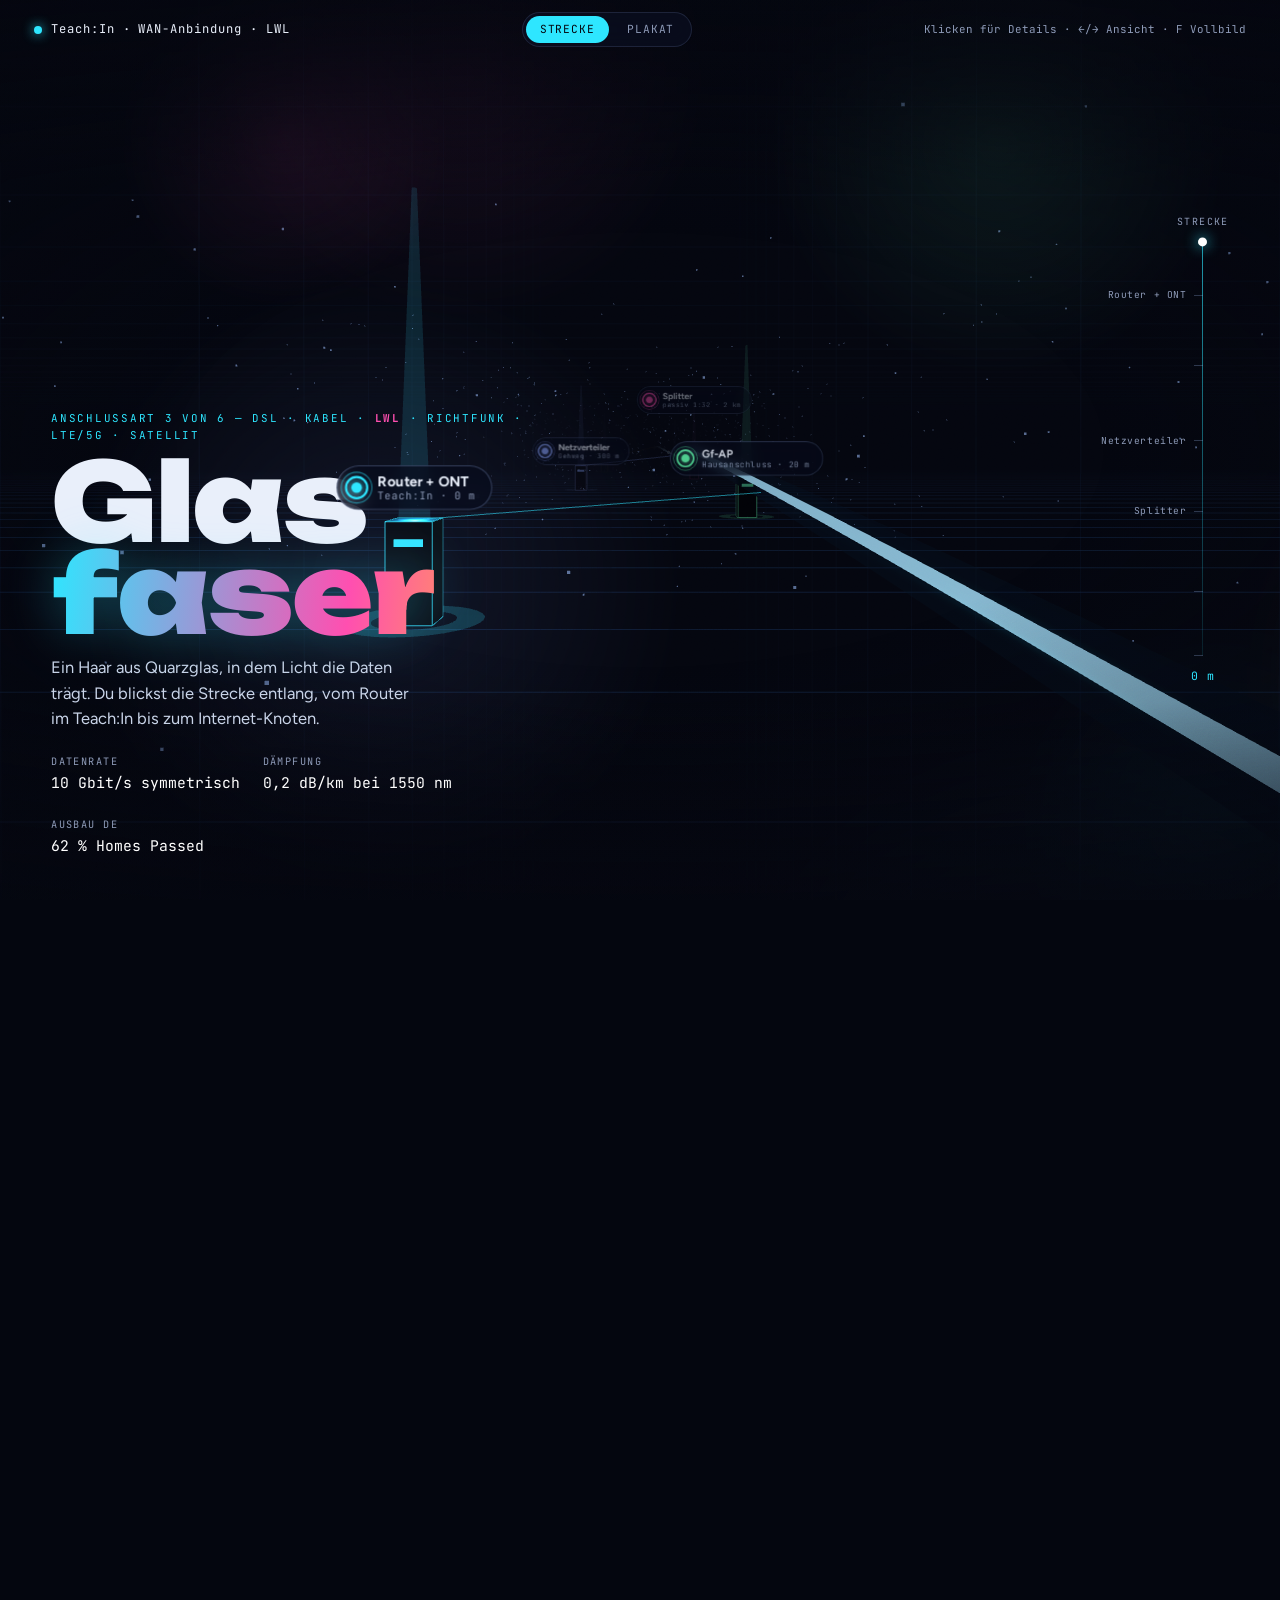
==== commit 943744ca: "Let the camera travel the whole corridor and add a station rail The camera only moved from z=14 to z" ====
--- a/index.html
+++ b/index.html
@@ -37,7 +37,11 @@
       <div><dt>Ausbau DE</dt><dd>62 % Homes Passed</dd></div>
     </dl>
   </div>
-  <div class="depth-cue"><span class="mono">0 m</span><i></i><span class="mono">≈ 20 km</span></div>
+  <div class="depth-cue" aria-label="Stationen der Strecke">
+    <span class="cap mono">Strecke</span>
+    <div class="rail" id="rail"><b id="depthDot"></b></div>
+    <span class="mono now" id="depthNow">0 m</span>
+  </div>
 </section>
 
 <!-- Klickpunkte werden im 3D-Raum positioniert -->
--- a/css/style.css
+++ b/css/style.css
@@ -50,13 +50,13 @@
   position: fixed; inset: 0; z-index: 1; pointer-events: none;
   background:
     radial-gradient(120% 80% at 50% 50%, transparent 30%, rgba(4,6,15,.55) 72%, rgba(4,6,15,.92) 100%),
-    linear-gradient(180deg, rgba(4,6,15,.75) 0%, transparent 22%, transparent 74%, rgba(4,6,15,.85) 100%);
+    linear-gradient(180deg, rgba(4,6,15,.7) 0%, transparent 20%, transparent 78%, rgba(4,6,15,.6) 100%);
 }
 .grain {
   position: fixed; inset: 0; z-index: 2; pointer-events: none; opacity: .055; mix-blend-mode: overlay;
   background-image: url("data:image/svg+xml;utf8,<svg xmlns='http://www.w3.org/2000/svg' width='150' height='150'><filter id='n'><feTurbulence type='fractalNoise' baseFrequency='.85' numOctaves='2' stitchTiles='stitch'/></filter><rect width='100%' height='100%' filter='url(%23n)'/></svg>");
 }
-#scrollspace { height: 260vh; }
+#scrollspace { height: 560vh; }
 
 /* ── Kopfzeile ── */
 .topbar {
@@ -89,7 +89,7 @@
 
 /* ── Screen 1: Raum ── */
 .stage-room { align-items: flex-end; pointer-events: none; }
-.room-intro { max-width: 30rem; pointer-events: auto; padding-bottom: 2vh; }
+.room-intro { max-width: 30rem; pointer-events: auto; padding-bottom: 2vh; transition: opacity .35s ease, transform .35s ease; }
 .room-intro h1 {
   font-size: clamp(3rem, 8.5vw, 7rem); font-weight: 900; line-height: .84; margin: 0 0 1rem;
 }
@@ -107,10 +107,37 @@
 
 .depth-cue {
   position: absolute; right: clamp(16px, 4vw, 54px); top: 50%; transform: translateY(-50%);
-  display: flex; flex-direction: column; align-items: center; gap: 10px; color: var(--muted); font-size: .64rem;
-  letter-spacing: .12em; pointer-events: none;
-}
-.depth-cue i { width: 1px; height: clamp(90px, 22vh, 190px); background: linear-gradient(180deg, var(--cyan), transparent); }
+  display: flex; flex-direction: column; align-items: center; gap: 12px;
+  color: var(--muted); font-size: .62rem; letter-spacing: .14em; pointer-events: none;
+}
+.depth-cue .cap { text-transform: uppercase; }
+.rail {
+  position: relative; width: 1px; height: clamp(200px, 46vh, 420px); pointer-events: auto;
+  background: linear-gradient(180deg, rgba(46,230,255,.65), rgba(46,230,255,.1));
+}
+.rail b {
+  position: absolute; left: 50%; top: 0; width: 9px; height: 9px; margin: -4.5px 0 0 -4.5px;
+  border-radius: 50%; background: #fff; box-shadow: 0 0 14px var(--cyan); z-index: 2;
+  transition: top .25s linear;
+}
+.tick {
+  position: absolute; right: 0; transform: translateY(-50%);
+  display: flex; align-items: center; gap: 8px; flex-direction: row-reverse;
+  font: inherit; font-family: var(--mono); font-size: .6rem; letter-spacing: .06em;
+  color: var(--muted); background: none; border: 0; padding: 4px 0 4px 10px; cursor: pointer;
+  white-space: nowrap; pointer-events: auto; transition: color .25s;
+}
+.tick i {
+  width: 9px; height: 1px; background: var(--line-hi); flex: none;
+  transition: width .25s, background .25s;
+}
+.tick span { opacity: 0; transform: translateX(6px); transition: opacity .25s, transform .25s; }
+.tick:hover, .tick:focus-visible { color: var(--text); }
+.tick:hover i, .tick:focus-visible i { width: 16px; background: var(--c); }
+.tick:hover span, .tick:focus-visible span, .tick.is-on span { opacity: 1; transform: none; }
+.tick.is-on { color: var(--c); }
+.tick.is-on i { width: 16px; background: var(--c); }
+.depth-cue .now { color: var(--cyan); font-size: .72rem; letter-spacing: .06em; }
 @media (max-width: 900px) { .depth-cue { display: none; } }
 
 /* ── Klickpunkte im Raum ── */
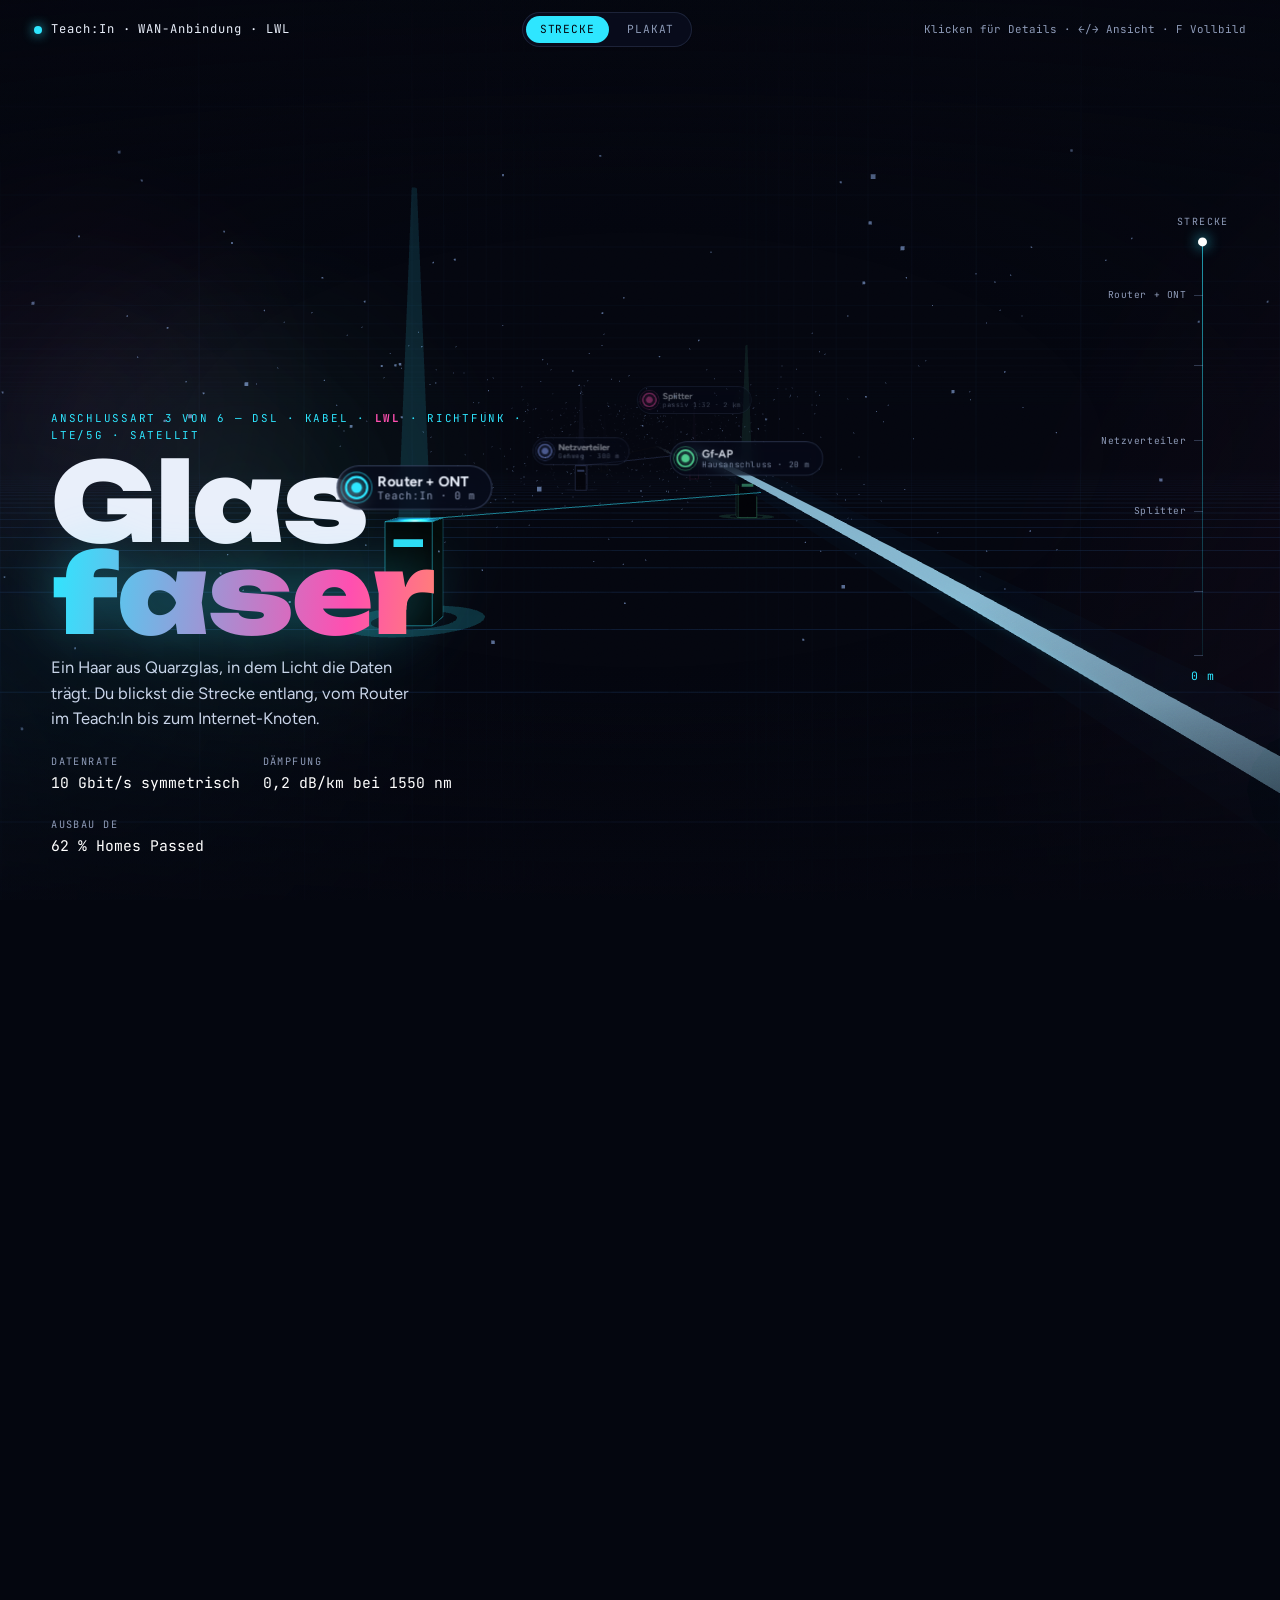
==== commit 4c749b7a: "Make index.html a self-contained single file The presentation was three separate files: index.html, " ====
--- a/index.html
+++ b/index.html
@@ -8,7 +8,478 @@
 <link rel="preconnect" href="https://fonts.googleapis.com">
 <link rel="preconnect" href="https://fonts.gstatic.com" crossorigin>
 <link rel="stylesheet" href="https://fonts.googleapis.com/css2?family=Unbounded:wght@400;700;900&family=Figtree:wght@400;500;600;700&family=JetBrains+Mono:wght@400;600&display=swap">
-<link rel="stylesheet" href="css/style.css">
+<style>
+/* ═══════════════════════════════════════════════
+   Glasfaser für Teach:In — interaktives Plakat
+   Ein Theme: Neonlicht in einem dunklen Netzraum
+   ═══════════════════════════════════════════════ */
+:root {
+  --bg: #04060f;
+  --panel: rgba(12, 18, 40, 0.74);
+  --panel-solid: #0c1228;
+  --panel-hi: rgba(20, 28, 58, 0.9);
+  --line: rgba(140, 164, 214, 0.16);
+  --line-hi: rgba(140, 164, 214, 0.32);
+  --text: #E9EFFA;
+  --muted: #8E9BB8;
+  --cyan: #2EE6FF;
+  --magenta: #FF4FB0;
+  --amber: #FFB43C;
+  --mint: #5CF2A6;
+  --coral: #FF7A59;
+  --display: "Unbounded", "Arial Black", Impact, sans-serif;
+  --body: "Figtree", "Segoe UI", Roboto, Helvetica, Arial, sans-serif;
+  --mono: "JetBrains Mono", "SFMono-Regular", Consolas, monospace;
+  color-scheme: dark;
+}
+
+* { box-sizing: border-box; }
+html, body { height: 100%; margin: 0; }
+body {
+  background: var(--bg);
+  color: var(--text);
+  font-family: var(--body);
+  font-size: clamp(14px, .5vw + 12px, 16.5px);
+  line-height: 1.55;
+  overflow-x: hidden;
+  -webkit-font-smoothing: antialiased;
+}
+h1, h2, h3, h4 { font-family: var(--display); margin: 0; letter-spacing: -.015em; text-wrap: balance; }
+p { margin: 0 0 .7em; }
+.mono { font-family: var(--mono); font-variant-numeric: tabular-nums; }
+.eyebrow {
+  font-family: var(--mono); text-transform: uppercase; letter-spacing: .16em;
+  font-size: .68rem; color: var(--cyan); margin: 0 0 .8rem;
+}
+.eyebrow b { color: var(--magenta); }
+.hint { color: var(--muted); font-size: .86em; }
+:focus-visible { outline: 2px solid var(--cyan); outline-offset: 3px; }
+
+/* ── 3D-Bühne und Atmosphäre ── */
+#scene { position: fixed; inset: 0; width: 100%; height: 100%; z-index: 0; display: block; }
+.vignette {
+  position: fixed; inset: 0; z-index: 1; pointer-events: none;
+  background:
+    radial-gradient(120% 80% at 50% 50%, transparent 30%, rgba(4,6,15,.55) 72%, rgba(4,6,15,.92) 100%),
+    linear-gradient(180deg, rgba(4,6,15,.7) 0%, transparent 20%, transparent 78%, rgba(4,6,15,.6) 100%);
+}
+.grain {
+  position: fixed; inset: 0; z-index: 2; pointer-events: none; opacity: .055; mix-blend-mode: overlay;
+  background-image: url("data:image/svg+xml;utf8,<svg xmlns='http://www.w3.org/2000/svg' width='150' height='150'><filter id='n'><feTurbulence type='fractalNoise' baseFrequency='.85' numOctaves='2' stitchTiles='stitch'/></filter><rect width='100%' height='100%' filter='url(%23n)'/></svg>");
+}
+#scrollspace { height: 560vh; }
+
+/* ── Kopfzeile ── */
+.topbar {
+  position: fixed; top: 0; left: 0; right: 0; z-index: 30;
+  display: flex; align-items: center; justify-content: space-between; gap: 1rem;
+  padding: calc(env(safe-area-inset-top, 0px) + .75rem) clamp(16px, 3vw, 34px) .75rem;
+  font-size: .76rem; pointer-events: none;
+}
+.brand { font-family: var(--mono); letter-spacing: .08em; color: var(--text); display: flex; align-items: center; gap: .55rem; }
+.pip { width: 8px; height: 8px; border-radius: 50%; background: var(--cyan); box-shadow: 0 0 12px var(--cyan); animation: pulse 2.6s infinite; }
+@keyframes pulse { 50% { opacity: .3; } }
+.legend { font-family: var(--mono); color: var(--muted); font-size: .68rem; }
+.stage-nav { display: flex; gap: 4px; pointer-events: auto; background: rgba(10,15,33,.7); border: 1px solid var(--line); border-radius: 999px; padding: 3px; backdrop-filter: blur(10px); }
+.stage-nav button {
+  font: inherit; font-family: var(--mono); font-size: .7rem; letter-spacing: .08em; text-transform: uppercase;
+  color: var(--muted); background: none; border: 0; border-radius: 999px; padding: 5px 14px; cursor: pointer;
+  transition: color .25s, background .25s;
+}
+.stage-nav button.is-on { color: #04060f; background: var(--cyan); }
+@media (max-width: 820px) { .legend { display: none; } }
+
+/* ── Bühnen ── */
+.stage {
+  position: fixed; inset: 0; z-index: 10;
+  display: flex; opacity: 0; visibility: hidden;
+  transition: opacity .5s ease, visibility .5s;
+  padding: calc(env(safe-area-inset-top, 0px) + 68px) clamp(16px, 4vw, 54px) calc(env(safe-area-inset-bottom, 0px) + 24px);
+}
+.stage.is-on { opacity: 1; visibility: visible; }
+
+/* ── Screen 1: Raum ── */
+.stage-room { align-items: flex-end; pointer-events: none; }
+.room-intro { max-width: 30rem; pointer-events: auto; padding-bottom: 2vh; transition: opacity .35s ease, transform .35s ease; }
+.room-intro h1 {
+  font-size: clamp(3rem, 8.5vw, 7rem); font-weight: 900; line-height: .84; margin: 0 0 1rem;
+}
+.room-intro h1 span {
+  display: block;
+  background: linear-gradient(96deg, var(--cyan), var(--magenta) 62%, var(--amber));
+  -webkit-background-clip: text; background-clip: text; color: transparent;
+  filter: drop-shadow(0 0 26px rgba(46,230,255,.3));
+}
+.claim { color: #C9D4E8; max-width: 34ch; }
+.keyfacts { display: flex; flex-wrap: wrap; gap: 1.4rem; margin: 1.4rem 0 0; }
+.keyfacts div { display: flex; flex-direction: column; }
+.keyfacts dt { font-family: var(--mono); font-size: .64rem; letter-spacing: .14em; text-transform: uppercase; color: var(--muted); }
+.keyfacts dd { margin: 2px 0 0; font-family: var(--mono); font-size: .92rem; color: #fff; }
+
+.depth-cue {
+  position: absolute; right: clamp(16px, 4vw, 54px); top: 50%; transform: translateY(-50%);
+  display: flex; flex-direction: column; align-items: center; gap: 12px;
+  color: var(--muted); font-size: .62rem; letter-spacing: .14em; pointer-events: none;
+}
+.depth-cue .cap { text-transform: uppercase; }
+.rail {
+  position: relative; width: 1px; height: clamp(200px, 46vh, 420px); pointer-events: auto;
+  background: linear-gradient(180deg, rgba(46,230,255,.65), rgba(46,230,255,.1));
+}
+.rail b {
+  position: absolute; left: 50%; top: 0; width: 9px; height: 9px; margin: -4.5px 0 0 -4.5px;
+  border-radius: 50%; background: #fff; box-shadow: 0 0 14px var(--cyan); z-index: 2;
+  transition: top .25s linear;
+}
+.tick {
+  position: absolute; right: 0; transform: translateY(-50%);
+  display: flex; align-items: center; gap: 8px; flex-direction: row-reverse;
+  font: inherit; font-family: var(--mono); font-size: .6rem; letter-spacing: .06em;
+  color: var(--muted); background: none; border: 0; padding: 4px 0 4px 10px; cursor: pointer;
+  white-space: nowrap; pointer-events: auto; transition: color .25s;
+}
+.tick i {
+  width: 9px; height: 1px; background: var(--line-hi); flex: none;
+  transition: width .25s, background .25s;
+}
+.tick span { opacity: 0; transform: translateX(6px); transition: opacity .25s, transform .25s; }
+.tick:hover, .tick:focus-visible { color: var(--text); }
+.tick:hover i, .tick:focus-visible i { width: 16px; background: var(--c); }
+.tick:hover span, .tick:focus-visible span, .tick.is-on span { opacity: 1; transform: none; }
+.tick.is-on { color: var(--c); }
+.tick.is-on i { width: 16px; background: var(--c); }
+.depth-cue .now { color: var(--cyan); font-size: .72rem; letter-spacing: .06em; }
+@media (max-width: 900px) { .depth-cue { display: none; } }
+
+/* ── Klickpunkte im Raum ── */
+.hotspots { position: fixed; inset: 0; z-index: 12; pointer-events: none; }
+.hs {
+  position: absolute; top: 0; left: 0; pointer-events: auto; cursor: pointer;
+  display: flex; align-items: center; gap: 9px;
+  font: inherit; color: var(--text); text-align: left;
+  background: rgba(8,12,28,.72); backdrop-filter: blur(8px);
+  border: 1px solid var(--line-hi); border-radius: 999px;
+  padding: 6px 15px 6px 7px; white-space: nowrap;
+  transition: border-color .25s, background .25s, box-shadow .25s;
+  will-change: transform;
+}
+.hs:hover, .hs:focus-visible { border-color: var(--c, var(--cyan)); background: rgba(12,20,44,.92); box-shadow: 0 0 26px -8px var(--c, var(--cyan)); }
+.hs .ring {
+  width: 22px; height: 22px; border-radius: 50%; flex: none; position: relative;
+  border: 2px solid var(--c, var(--cyan));
+}
+.hs .ring::after {
+  content: ""; position: absolute; inset: 4px; border-radius: 50%; background: var(--c, var(--cyan));
+  box-shadow: 0 0 10px var(--c, var(--cyan));
+}
+.hs .ring::before {
+  content: ""; position: absolute; inset: -6px; border-radius: 50%; border: 1px solid var(--c, var(--cyan));
+  opacity: .5; animation: ping 2.8s ease-out infinite;
+}
+@keyframes ping { 0% { transform: scale(.7); opacity: .7; } 70%, 100% { transform: scale(1.5); opacity: 0; } }
+.hs .hs-txt { display: flex; flex-direction: column; line-height: 1.2; }
+.hs .hs-txt b { font-size: .84rem; }
+.hs .hs-txt em { font-style: normal; font-family: var(--mono); font-size: .62rem; color: var(--muted); letter-spacing: .06em; }
+
+/* ── Screen 2: Plakat ── */
+.stage-poster { align-items: center; justify-content: center; overflow-y: auto; }
+.poster { width: min(1280px, 100%); display: flex; flex-direction: column; gap: clamp(12px, 1.6vh, 20px); }
+.poster-head { display: flex; align-items: baseline; gap: 1rem; flex-wrap: wrap; }
+.poster-head h2 { font-size: clamp(1.5rem, 3vw, 2.5rem); }
+.poster-head p { color: var(--muted); margin: 0; font-size: .88rem; }
+
+.grid { display: grid; grid-template-columns: repeat(4, 1fr); gap: clamp(9px, 1vw, 14px); }
+.tile {
+  --c: var(--cyan);
+  position: relative; text-align: left; font: inherit; color: var(--text); cursor: pointer;
+  background: var(--panel); backdrop-filter: blur(12px);
+  border: 1px solid var(--line); border-radius: 16px;
+  padding: clamp(13px, 1.5vw, 19px);
+  display: flex; flex-direction: column; gap: 5px; min-height: 124px;
+  transition: transform .3s cubic-bezier(.2,.8,.3,1), border-color .3s, box-shadow .3s, background .3s;
+  overflow: hidden;
+}
+.tile::after {
+  content: ""; position: absolute; inset: auto -40% -70% -40%; height: 110%;
+  background: radial-gradient(50% 60% at 50% 100%, var(--c), transparent 70%);
+  opacity: 0; transition: opacity .35s; pointer-events: none;
+}
+.tile:hover, .tile:focus-visible { transform: translateY(-4px); border-color: var(--c); background: var(--panel-hi); }
+.tile:hover::after, .tile:focus-visible::after { opacity: .14; }
+.tile:active { transform: translateY(-1px); }
+.tile.t-wide { grid-column: span 2; }
+.stage-poster.revealed .tile { animation: tileIn .5s cubic-bezier(.2,.8,.3,1) backwards; }
+@keyframes tileIn { from { opacity: 0; transform: translateY(22px); } }
+.stage-poster.revealed .tile:nth-child(1) { animation-delay: 0.00s; }
+.stage-poster.revealed .tile:nth-child(2) { animation-delay: 0.04s; }
+.stage-poster.revealed .tile:nth-child(3) { animation-delay: 0.09s; }
+.stage-poster.revealed .tile:nth-child(4) { animation-delay: 0.14s; }
+.stage-poster.revealed .tile:nth-child(5) { animation-delay: 0.18s; }
+.stage-poster.revealed .tile:nth-child(6) { animation-delay: 0.22s; }
+.stage-poster.revealed .tile:nth-child(7) { animation-delay: 0.27s; }
+.stage-poster.revealed .tile:nth-child(8) { animation-delay: 0.32s; }
+.stage-poster.revealed .tile:nth-child(9) { animation-delay: 0.36s; }
+.stage-poster.revealed .tile:nth-child(10) { animation-delay: 0.40s; }
+
+.tile-no { position: absolute; top: 13px; right: 14px; font-size: .64rem; color: var(--muted); letter-spacing: .1em; }
+.tile b { font-family: var(--display); font-size: clamp(.98rem, 1.2vw, 1.22rem); font-weight: 700; padding-right: 2.2rem; }
+.tile-sub { color: var(--muted); font-size: .8rem; line-height: 1.35; }
+.tile .viz { margin-top: auto; width: 100%; height: auto; max-height: 42px; opacity: .85; }
+.viz-text { margin-top: auto; display: flex; align-items: baseline; gap: .5rem; }
+.viz-text .big { font-style: normal; font-size: 1.5rem; color: var(--c); }
+.viz-text em { font-style: normal; font-size: .7rem; color: var(--muted); }
+.viz-text .up { font-style: normal; color: var(--mint); font-size: 1.2rem; }
+.viz-text .down { font-style: normal; color: var(--coral); font-size: 1.2rem; }
+.live-badge {
+  margin-top: auto; align-self: flex-start; font-size: .62rem; letter-spacing: .14em; text-transform: uppercase;
+  color: var(--c); border: 1px solid var(--c); border-radius: 999px; padding: 3px 10px;
+}
+.t-live { border-style: dashed; }
+
+.poster-foot {
+  display: flex; align-items: center; gap: 1rem; flex-wrap: wrap;
+  border-top: 1px solid var(--line); padding-top: 10px;
+  font-size: .7rem; color: var(--muted); font-family: var(--mono);
+}
+.src-btn {
+  font: inherit; font-family: var(--mono); font-size: .68rem; letter-spacing: .1em; text-transform: uppercase;
+  color: var(--cyan); background: none; border: 1px solid var(--line-hi); border-radius: 999px;
+  padding: 5px 13px; cursor: pointer; transition: border-color .25s, background .25s;
+}
+.src-btn:hover { border-color: var(--cyan); background: rgba(46,230,255,.1); }
+
+@media (max-width: 1000px) {
+  .grid { grid-template-columns: repeat(2, 1fr); }
+  .tile.t-wide { grid-column: span 2; }
+.stage-poster.revealed .tile { animation: tileIn .5s cubic-bezier(.2,.8,.3,1) backwards; }
+@keyframes tileIn { from { opacity: 0; transform: translateY(22px); } }
+.stage-poster.revealed .tile:nth-child(1) { animation-delay: 0.00s; }
+.stage-poster.revealed .tile:nth-child(2) { animation-delay: 0.04s; }
+.stage-poster.revealed .tile:nth-child(3) { animation-delay: 0.09s; }
+.stage-poster.revealed .tile:nth-child(4) { animation-delay: 0.14s; }
+.stage-poster.revealed .tile:nth-child(5) { animation-delay: 0.18s; }
+.stage-poster.revealed .tile:nth-child(6) { animation-delay: 0.22s; }
+.stage-poster.revealed .tile:nth-child(7) { animation-delay: 0.27s; }
+.stage-poster.revealed .tile:nth-child(8) { animation-delay: 0.32s; }
+.stage-poster.revealed .tile:nth-child(9) { animation-delay: 0.36s; }
+.stage-poster.revealed .tile:nth-child(10) { animation-delay: 0.40s; }
+
+}
+@media (max-width: 560px) {
+  .grid { grid-template-columns: 1fr; }
+  .tile.t-wide { grid-column: span 1; }
+  .stage-poster { align-items: flex-start; }
+}
+
+/* ── Modal ── */
+.modal-wrap[hidden] { display: none; }
+.modal-wrap { position: fixed; inset: 0; z-index: 40; display: flex; align-items: center; justify-content: center; padding: clamp(12px, 3vw, 40px); }
+.modal-bg { position: absolute; inset: 0; background: rgba(2,4,12,.72); backdrop-filter: blur(8px); animation: fade .3s ease; }
+@keyframes fade { from { opacity: 0; } }
+.modal {
+  position: relative; width: min(1000px, 100%); max-height: min(86vh, 900px); overflow-y: auto;
+  background: linear-gradient(180deg, rgba(16,23,50,.97), rgba(9,13,30,.97));
+  border: 1px solid var(--line-hi); border-radius: 22px;
+  padding: clamp(22px, 3vw, 38px);
+  box-shadow: 0 50px 120px -40px #000, 0 0 90px -50px var(--cyan);
+  animation: rise .42s cubic-bezier(.2,.9,.3,1);
+}
+@keyframes rise { from { opacity: 0; transform: translateY(26px) scale(.97); } }
+.modal h3 { font-size: clamp(1.4rem, 2.6vw, 2.1rem); margin-bottom: 1rem; }
+.modal-x {
+  position: absolute; top: 14px; right: 16px; width: 36px; height: 36px; border-radius: 50%;
+  font-size: 1.4rem; line-height: 1; color: var(--muted); background: rgba(140,164,214,.1);
+  border: 1px solid var(--line); cursor: pointer; transition: color .2s, border-color .2s;
+}
+.modal-x:hover { color: #fff; border-color: var(--cyan); }
+.modal .lead { color: #C9D4E8; font-size: 1.04em; max-width: 68ch; margin-bottom: 1.2rem; }
+body.locked { overflow: hidden; }
+
+/* ── Bausteine in den Popups ── */
+.spec { display: grid; gap: 1px; margin: 0 0 1rem; background: var(--line); border: 1px solid var(--line); border-radius: 12px; overflow: hidden; }
+.spec > div { display: grid; grid-template-columns: minmax(110px, 26%) 1fr; gap: 1rem; background: rgba(9,13,30,.85); padding: 9px 14px; }
+.spec dt { color: var(--muted); font-size: .82em; font-family: var(--mono); }
+.spec dd { margin: 0; font-size: .92em; }
+@media (max-width: 560px) { .spec > div { grid-template-columns: 1fr; gap: 2px; } }
+
+.panel { background: rgba(9,13,30,.72); border: 1px solid var(--line); border-radius: 14px; padding: 16px 18px; }
+.panel h4 { font-size: .98rem; margin-bottom: .55rem; color: #fff; }
+.panel p:last-child { margin-bottom: 0; }
+.panel.accent { border-color: rgba(46,230,255,.4); box-shadow: inset 0 0 40px -30px var(--cyan); }
+.panel.good { border-color: rgba(92,242,166,.34); }
+.panel.bad { border-color: rgba(255,122,89,.34); }
+.panel ul, .panel ol { margin: 0; padding-left: 1.1rem; }
+.panel li { margin: .3rem 0; }
+.panel.good li::marker { color: var(--mint); }
+.panel.bad li::marker { color: var(--coral); }
+.panel li::marker { color: var(--cyan); }
+.two-up { display: grid; grid-template-columns: repeat(auto-fit, minmax(280px, 1fr)); gap: 14px; margin-bottom: 14px; }
+.sub { font-size: 1.1rem; margin: 1.4rem 0 .8rem; }
+.chips { display: flex; gap: 7px; flex-wrap: wrap; margin: .6rem 0 0; }
+.chips span, .chip {
+  font-family: var(--mono); font-size: .64rem; letter-spacing: .1em; text-transform: uppercase;
+  border: 1px solid var(--line-hi); border-radius: 999px; padding: 3px 10px; color: var(--muted);
+}
+.chip { align-self: flex-start; display: inline-block; }
+table { border-collapse: collapse; width: 100%; font-size: .84em; margin-top: .6rem; }
+th, td { text-align: left; padding: .34rem .4rem; border-bottom: 1px solid var(--line); }
+th { color: var(--muted); font-weight: 600; font-size: .9em; }
+
+/* Medium */
+.medium-split { display: grid; grid-template-columns: minmax(240px, .85fr) minmax(280px, 1.15fr); gap: 16px; margin-bottom: 16px; }
+@media (max-width: 720px) { .medium-split { grid-template-columns: 1fr; } }
+.cross-box { position: relative; border: 1px solid var(--line); border-radius: 14px; overflow: hidden; background: radial-gradient(70% 70% at 50% 45%, rgba(46,230,255,.07), rgba(4,6,15,.6)); }
+#crossCut { width: 100%; height: auto; display: block; }
+.cross-label { position: absolute; left: 12px; bottom: 10px; font-size: .6rem; letter-spacing: .12em; text-transform: uppercase; color: var(--muted); }
+.layers { list-style: none; margin: 0; padding: 0; display: grid; gap: 6px; align-content: start; }
+.layers li {
+  display: grid; grid-template-columns: 12px 1fr; gap: 11px; padding: 8px 13px; cursor: pointer;
+  border: 1px solid var(--line); border-radius: 11px; background: rgba(9,13,30,.6); opacity: .5;
+  transition: opacity .3s, border-color .3s, transform .3s, background .3s;
+}
+.layers li::before { content: ""; width: 12px; height: 12px; border-radius: 50%; background: var(--c); margin-top: .4em; box-shadow: 0 0 9px var(--c); }
+.layers li b { grid-column: 2; color: #fff; font-size: .94em; }
+.layers li span { grid-column: 2; font-size: .8em; color: var(--muted); }
+.layers li.is-on { opacity: 1; border-color: var(--c); background: rgba(14,21,46,.9); transform: translateX(5px); }
+.pick { display: grid; gap: 9px; align-content: start; }
+.pick-opt {
+  text-align: left; font: inherit; color: var(--text); background: rgba(9,13,30,.72);
+  border: 1px solid var(--line); border-radius: 12px; padding: 12px 15px; cursor: pointer;
+  transition: border-color .25s, box-shadow .25s;
+}
+.pick-opt b { display: block; font-size: .92em; }
+.pick-opt span { display: block; font-size: .78em; color: var(--muted); margin-top: 3px; }
+.pick-opt.is-on { border-color: var(--cyan); box-shadow: 0 0 22px -10px var(--cyan); }
+
+/* FTTx */
+.fttx { margin-bottom: 16px; }
+.fttx-scale { display: grid; grid-template-columns: repeat(5, 1fr); font-size: .62rem; letter-spacing: .1em; text-transform: uppercase; color: var(--muted); margin-bottom: 8px; }
+.fttx-scale span { text-align: center; }
+.fttx-scale span:first-child { text-align: left; }
+.fttx-scale span:last-child { text-align: right; }
+.fttx-bar { display: flex; height: 13px; border-radius: 7px; overflow: hidden; background: rgba(140,164,214,.12); }
+.fttx-bar i { background: linear-gradient(90deg, #1FA8C4, var(--cyan)); box-shadow: 0 0 18px var(--cyan); transition: width .7s cubic-bezier(.65,0,.35,1); width: 100%; }
+.fttx-bar em { flex: 1; background: repeating-linear-gradient(135deg, #C97B3A 0 7px, #8C5124 7px 14px); }
+.fttx-legend { display: flex; gap: 1.2rem; margin-top: 8px; font-size: .64rem; color: var(--muted); letter-spacing: .08em; }
+.fttx-legend span { display: flex; align-items: center; gap: 6px; }
+.sw { width: 14px; height: 8px; border-radius: 3px; display: inline-block; }
+.sw.fib { background: var(--cyan); }
+.sw.cop { background: #C97B3A; }
+.opt-row { display: grid; grid-template-columns: repeat(auto-fit, minmax(170px, 1fr)); gap: 10px; margin-bottom: 16px; }
+.opt {
+  text-align: left; font: inherit; color: var(--text); background: rgba(9,13,30,.72);
+  border: 1px solid var(--line); border-radius: 13px; padding: 14px; cursor: pointer;
+  transition: border-color .25s, transform .25s, box-shadow .25s;
+}
+.opt:hover { transform: translateY(-3px); }
+.opt b { font-family: var(--display); font-size: 1.1rem; display: block; }
+.opt i { display: block; font-style: normal; font-family: var(--mono); font-size: .64rem; color: var(--muted); margin-bottom: 6px; }
+.opt span { font-size: .8em; color: #C9D4E8; }
+.opt.is-on { border-color: var(--cyan); box-shadow: 0 0 26px -12px var(--cyan); }
+
+/* Technik */
+#tirCanvas { width: 100%; height: auto; border-radius: 11px; background: #06091a; display: block; }
+.slider { display: block; font-size: .86em; margin: 12px 0 0; }
+.slider output { float: right; color: var(--cyan); }
+input[type=range] { width: 100%; margin-top: 6px; accent-color: var(--cyan); }
+.mods { display: grid; grid-template-columns: repeat(auto-fit, minmax(210px, 1fr)); gap: 12px; }
+.mods article { background: rgba(9,13,30,.72); border: 1px solid var(--line); border-radius: 13px; padding: 12px; }
+.mods .wave { width: 100%; height: auto; border-radius: 9px; background: #06091a; display: block; margin-bottom: 9px; }
+.mods b { display: block; color: #fff; font-size: .9em; }
+.mods span { font-size: .78em; color: var(--muted); }
+
+/* Balken */
+.bars { display: grid; gap: 9px; margin-bottom: 16px; }
+.bar-row { display: grid; grid-template-columns: 108px 1fr; align-items: center; gap: 12px; font-size: .85em; }
+.bar-row .name { font-weight: 600; }
+.bar-row .name small { display: block; color: var(--muted); font-weight: 400; font-size: .76em; }
+.bar-row .track { display: grid; gap: 4px; padding-right: clamp(64px, 8vw, 92px); }
+.bar-row .b { height: 11px; border-radius: 6px; position: relative; width: 0; transition: width 1s cubic-bezier(.65,0,.35,1); }
+.bar-row .b.down { background: linear-gradient(90deg, #1794ad, var(--cyan)); }
+.bar-row .b.up { background: linear-gradient(90deg, #9c2d6d, var(--magenta)); }
+.bar-row .b span { position: absolute; left: calc(100% + 8px); top: -3px; font-family: var(--mono); font-size: .74rem; white-space: nowrap; color: var(--muted); }
+.bar-row.is-hero .name { color: var(--cyan); }
+.bar-row.is-hero .b { box-shadow: 0 0 16px -4px currentColor; }
+@media (max-width: 520px) { .bar-row { grid-template-columns: 1fr; } }
+
+/* Zähler */
+.counters { display: grid; grid-template-columns: repeat(auto-fit, minmax(190px, 1fr)); gap: 12px; margin-bottom: 16px; }
+.counters > div { background: rgba(9,13,30,.72); border: 1px solid var(--line); border-radius: 14px; padding: 16px; }
+.counters b { display: block; font-family: var(--display); font-size: clamp(1.6rem, 3vw, 2.3rem); color: #fff; font-variant-numeric: tabular-nums; }
+.counters span { font-size: .8em; color: var(--muted); }
+
+/* Kosten */
+.prices { display: grid; grid-template-columns: repeat(auto-fit, minmax(210px, 1fr)); gap: 12px; margin-bottom: 14px; }
+.prices .panel { display: flex; flex-direction: column; }
+.price { font-size: clamp(1.4rem, 2.4vw, 1.9rem); color: #fff; margin-top: 8px; }
+.prices i { font-style: normal; color: var(--muted); font-size: .78em; margin-bottom: 10px; }
+.prices ul { font-size: .84em; }
+.ha { display: grid; grid-template-columns: repeat(auto-fit, minmax(200px, 1fr)); gap: 14px; }
+.ha b { display: block; font-size: 1.35rem; }
+.ha span { font-size: .84em; color: var(--muted); }
+.ok { color: var(--mint); } .no { color: var(--coral); }
+
+/* Rechner */
+.presets { display: flex; flex-wrap: wrap; gap: 7px; }
+.presets button, .dir-toggle button {
+  font: inherit; font-size: .8em; color: var(--text); background: rgba(140,164,214,.09);
+  border: 1px solid var(--line); border-radius: 999px; padding: 6px 14px; cursor: pointer;
+  transition: background .2s, border-color .2s;
+}
+.presets button.is-on, .dir-toggle button.is-on { background: rgba(46,230,255,.15); border-color: var(--cyan); }
+.dir-toggle { display: flex; gap: 7px; margin: 14px 0; }
+.calc-rows { display: grid; gap: 9px; }
+.crow { display: grid; grid-template-columns: 116px 1fr 104px; gap: 12px; align-items: center; font-size: .87em; }
+.crow .cb { height: 13px; border-radius: 7px; background: rgba(140,164,214,.11); overflow: hidden; }
+.crow .cb i { display: block; height: 100%; width: 0; border-radius: 7px; background: linear-gradient(90deg, var(--magenta), var(--amber)); transition: width .7s cubic-bezier(.65,0,.35,1); }
+.crow.is-hero .cb i { background: linear-gradient(90deg, #1794ad, var(--cyan)); box-shadow: 0 0 13px var(--cyan); }
+.crow.is-hero .n { color: var(--cyan); }
+.crow .t { text-align: right; font-family: var(--mono); font-variant-numeric: tabular-nums; }
+.crow small { display: block; color: var(--muted); font-size: .78em; }
+@media (max-width: 560px) { .crow { grid-template-columns: 1fr 90px; } .crow .cb { grid-column: 1 / -1; } }
+
+/* Quiz */
+.q { font-family: var(--display); font-size: 1.1rem; margin-bottom: 14px; }
+.opts { display: grid; gap: 8px; }
+.opts button {
+  text-align: left; font: inherit; color: var(--text); background: rgba(140,164,214,.07);
+  border: 1px solid var(--line); border-radius: 12px; padding: 12px 15px; cursor: pointer;
+  transition: border-color .2s, background .2s;
+}
+.opts button:hover { border-color: var(--cyan); }
+.opts button.ok { border-color: var(--mint); background: rgba(92,242,166,.11); }
+.opts button.bad { border-color: var(--coral); background: rgba(255,122,89,.11); }
+.expl { margin-top: 12px; color: #C9D4E8; font-size: .9em; min-height: 2.6em; }
+.qfoot { display: flex; justify-content: space-between; align-items: center; margin-top: 12px; font-family: var(--mono); font-size: .76rem; color: var(--muted); }
+.qnext { font: inherit; font-family: var(--mono); font-size: .8rem; color: #04060f; background: var(--cyan); border: 0; border-radius: 999px; padding: 8px 18px; cursor: pointer; }
+.qnext[disabled] { opacity: .3; cursor: default; }
+.score { font-family: var(--display); font-size: 2.4rem; color: var(--cyan); margin: .3rem 0; }
+
+/* Glossar */
+.gloss-search {
+  width: 100%; font: inherit; font-size: .9em; color: var(--text); background: rgba(9,13,30,.8);
+  border: 1px solid var(--line); border-radius: 11px; padding: 10px 14px; margin-bottom: 14px;
+}
+.glossary { display: grid; grid-template-columns: repeat(auto-fill, minmax(240px, 1fr)); gap: 10px; margin: 0; }
+.glossary > div { background: rgba(9,13,30,.72); border: 1px solid var(--line); border-radius: 12px; padding: 11px 14px; }
+.glossary dt { font-family: var(--mono); color: var(--cyan); font-size: .82rem; }
+.glossary dd { margin: 4px 0 0; font-size: .82em; color: #C9D4E8; }
+
+/* Quellen */
+.sources { font-size: .84em; color: var(--muted); padding-left: 1.3rem; columns: 2; column-gap: 30px; }
+.sources li { break-inside: avoid; margin-bottom: .5rem; }
+.sources em { font-style: normal; color: #C9D4E8; }
+@media (max-width: 720px) { .sources { columns: 1; } }
+
+/* Splitter-Grafik */
+.split-vis { margin-bottom: 14px; }
+.split-vis svg { width: 100%; max-width: 420px; height: auto; display: block; }
+
+@media (prefers-reduced-motion: reduce) {
+  *, *::before, *::after { animation-duration: .001ms !important; transition-duration: .001ms !important; }
+}
+
+</style>
 </head>
 <body>
 
@@ -478,9 +949,972 @@
   <p class="hint">Erstellt für das Modul WAN-Anbindung Teach:In, Anschlussart LWL. Stand 15.09.2026. 3D-Szene mit three.js, Scroll-Steuerung mit GSAP.</p>
 </template>
 
-<script src="js/vendor/three.min.js"></script>
-<script src="js/vendor/gsap.min.js"></script>
-<script src="js/vendor/ScrollTrigger.min.js"></script>
-<script src="js/main.js"></script>
+<script>
+console.warn('Scripts "build/three.js" and "build/three.min.js" are deprecated with r150+, and will be removed with r160. Please use ES Modules or alternatives: https://threejs.org/docs/index.html#manual/en/introduction/Installation'),
+/**
+ * @license
+ * Copyright 2010-2023 Three.js Authors
+ * SPDX-License-Identifier: MIT
+ */
+function(t,e){"object"==typeof exports&&"undefined"!=typeof module?e(exports):"function"==typeof define&&define.amd?define(["exports"],e):e((t="undefined"!=typeof globalThis?globalThis:t||self).THREE={})}(this,(function(t){"use strict";const e="158",n=1,i=2,r=3,s=0,a=1,o=100,l=204,c=205,h=0,u=1,d=2,p=0,m=1,f=2,g=3,_=4,v=5,y="attached",x="detached",M=300,S=301,b=302,T=303,E=304,w=306,A=1e3,R=1001,C=1002,L=1003,P=1004,I=1005,U=1006,D=1007,N=1008,O=1009,F=1012,B=1013,z=1014,H=1015,G=1016,V=1017,k=1018,W=1020,X=1023,j=1026,q=1027,Y=1029,Z=1031,J=1033,K=33776,$=33777,Q=33778,tt=33779,et=35840,nt=35841,it=35842,rt=35843,st=37492,at=37496,ot=37808,lt=37809,ct=37810,ht=37811,ut=37812,dt=37813,pt=37814,mt=37815,ft=37816,gt=37817,_t=37818,vt=37819,yt=37820,xt=37821,Mt=36492,St=36494,bt=36495,Tt=36284,Et=36285,wt=36286,At=2300,Rt=2301,Ct=2302,Lt=2400,Pt=2401,It=2402,Ut=2500,Dt=2501,Nt=3e3,Ot=3001,Ft="",Bt="srgb",zt="srgb-linear",Ht="display-p3",Gt="display-p3-linear",Vt="linear",kt="srgb",Wt="rec709",Xt="p3",jt=7680,qt=35044,Yt="300 es",Zt=1035,Jt=2e3,Kt=2001;class $t{addEventListener(t,e){void 0===this._listeners&&(this._listeners={});const n=this._listeners;void 0===n[t]&&(n[t]=[]),-1===n[t].indexOf(e)&&n[t].push(e)}hasEventListener(t,e){if(void 0===this._listeners)return!1;const n=this._listeners;return void 0!==n[t]&&-1!==n[t].indexOf(e)}removeEventListener(t,e){if(void 0===this._listeners)return;const n=this._listeners[t];if(void 0!==n){const t=n.indexOf(e);-1!==t&&n.splice(t,1)}}dispatchEvent(t){if(void 0===this._listeners)return;const e=this._listeners[t.type];if(void 0!==e){t.target=this;const n=e.slice(0);for(let e=0,i=n.length;e<i;e++)n[e].call(this,t);t.target=null}}}const Qt=["00","01","02","03","04","05","06","07","08","09","0a","0b","0c","0d","0e","0f","10","11","12","13","14","15","16","17","18","19","1a","1b","1c","1d","1e","1f","20","21","22","23","24","25","26","27","28","29","2a","2b","2c","2d","2e","2f","30","31","32","33","34","35","36","37","38","39","3a","3b","3c","3d","3e","3f","40","41","42","43","44","45","46","47","48","49","4a","4b","4c","4d","4e","4f","50","51","52","53","54","55","56","57","58","59","5a","5b","5c","5d","5e","5f","60","61","62","63","64","65","66","67","68","69","6a","6b","6c","6d","6e","6f","70","71","72","73","74","75","76","77","78","79","7a","7b","7c","7d","7e","7f","80","81","82","83","84","85","86","87","88","89","8a","8b","8c","8d","8e","8f","90","91","92","93","94","95","96","97","98","99","9a","9b","9c","9d","9e","9f","a0","a1","a2","a3","a4","a5","a6","a7","a8","a9","aa","ab","ac","ad","ae","af","b0","b1","b2","b3","b4","b5","b6","b7","b8","b9","ba","bb","bc","bd","be","bf","c0","c1","c2","c3","c4","c5","c6","c7","c8","c9","ca","cb","cc","cd","ce","cf","d0","d1","d2","d3","d4","d5","d6","d7","d8","d9","da","db","dc","dd","de","df","e0","e1","e2","e3","e4","e5","e6","e7","e8","e9","ea","eb","ec","ed","ee","ef","f0","f1","f2","f3","f4","f5","f6","f7","f8","f9","fa","fb","fc","fd","fe","ff"];let te=1234567;const ee=Math.PI/180,ne=180/Math.PI;function ie(){const t=4294967295*Math.random()|0,e=4294967295*Math.random()|0,n=4294967295*Math.random()|0,i=4294967295*Math.random()|0;return(Qt[255&t]+Qt[t>>8&255]+Qt[t>>16&255]+Qt[t>>24&255]+"-"+Qt[255&e]+Qt[e>>8&255]+"-"+Qt[e>>16&15|64]+Qt[e>>24&255]+"-"+Qt[63&n|128]+Qt[n>>8&255]+"-"+Qt[n>>16&255]+Qt[n>>24&255]+Qt[255&i]+Qt[i>>8&255]+Qt[i>>16&255]+Qt[i>>24&255]).toLowerCase()}function re(t,e,n){return Math.max(e,Math.min(n,t))}function se(t,e){return(t%e+e)%e}function ae(t,e,n){return(1-n)*t+n*e}function oe(t){return 0==(t&t-1)&&0!==t}function le(t){return Math.pow(2,Math.ceil(Math.log(t)/Math.LN2))}function ce(t){return Math.pow(2,Math.floor(Math.log(t)/Math.LN2))}function he(t,e){switch(e.constructor){case Float32Array:return t;case Uint32Array:return t/4294967295;case Uint16Array:return t/65535;case Uint8Array:return t/255;case Int32Array:return Math.max(t/2147483647,-1);case Int16Array:return Math.max(t/32767,-1);case Int8Array:return Math.max(t/127,-1);default:throw new Error("Invalid component type.")}}function ue(t,e){switch(e.constructor){case Float32Array:return t;case Uint32Array:return Math.round(4294967295*t);case Uint16Array:return Math.round(65535*t);case Uint8Array:return Math.round(255*t);case Int32Array:return Math.round(2147483647*t);case Int16Array:return Math.round(32767*t);case Int8Array:return Math.round(127*t);default:throw new Error("Invalid component type.")}}const de={DEG2RAD:ee,RAD2DEG:ne,generateUUID:ie,clamp:re,euclideanModulo:se,mapLinear:function(t,e,n,i,r){return i+(t-e)*(r-i)/(n-e)},inverseLerp:function(t,e,n){return t!==e?(n-t)/(e-t):0},lerp:ae,damp:function(t,e,n,i){return ae(t,e,1-Math.exp(-n*i))},pingpong:function(t,e=1){return e-Math.abs(se(t,2*e)-e)},smoothstep:function(t,e,n){return t<=e?0:t>=n?1:(t=(t-e)/(n-e))*t*(3-2*t)},smootherstep:function(t,e,n){return t<=e?0:t>=n?1:(t=(t-e)/(n-e))*t*t*(t*(6*t-15)+10)},randInt:function(t,e){return t+Math.floor(Math.random()*(e-t+1))},randFloat:function(t,e){return t+Math.random()*(e-t)},randFloatSpread:function(t){return t*(.5-Math.random())},seededRandom:function(t){void 0!==t&&(te=t);let e=te+=1831565813;return e=Math.imul(e^e>>>15,1|e),e^=e+Math.imul(e^e>>>7,61|e),((e^e>>>14)>>>0)/4294967296},degToRad:function(t){return t*ee},radToDeg:function(t){return t*ne},isPowerOfTwo:oe,ceilPowerOfTwo:le,floorPowerOfTwo:ce,setQuaternionFromProperEuler:function(t,e,n,i,r){const s=Math.cos,a=Math.sin,o=s(n/2),l=a(n/2),c=s((e+i)/2),h=a((e+i)/2),u=s((e-i)/2),d=a((e-i)/2),p=s((i-e)/2),m=a((i-e)/2);switch(r){case"XYX":t.set(o*h,l*u,l*d,o*c);break;case"YZY":t.set(l*d,o*h,l*u,o*c);break;case"ZXZ":t.set(l*u,l*d,o*h,o*c);break;case"XZX":t.set(o*h,l*m,l*p,o*c);break;case"YXY":t.set(l*p,o*h,l*m,o*c);break;case"ZYZ":t.set(l*m,l*p,o*h,o*c);break;default:console.warn("THREE.MathUtils: .setQuaternionFromProperEuler() encountered an unknown order: "+r)}},normalize:ue,denormalize:he};class pe{constructor(t=0,e=0){pe.prototype.isVector2=!0,this.x=t,this.y=e}get width(){return this.x}set width(t){this.x=t}get height(){return this.y}set height(t){this.y=t}set(t,e){return this.x=t,this.y=e,this}setScalar(t){return this.x=t,this.y=t,this}setX(t){return this.x=t,this}setY(t){return this.y=t,this}setComponent(t,e){switch(t){case 0:this.x=e;break;case 1:this.y=e;break;default:throw new Error("index is out of range: "+t)}return this}getComponent(t){switch(t){case 0:return this.x;case 1:return this.y;default:throw new Error("index is out of range: "+t)}}clone(){return new this.constructor(this.x,this.y)}copy(t){return this.x=t.x,this.y=t.y,this}add(t){return this.x+=t.x,this.y+=t.y,this}addScalar(t){return this.x+=t,this.y+=t,this}addVectors(t,e){return this.x=t.x+e.x,this.y=t.y+e.y,this}addScaledVector(t,e){return this.x+=t.x*e,this.y+=t.y*e,this}sub(t){return this.x-=t.x,this.y-=t.y,this}subScalar(t){return this.x-=t,this.y-=t,this}subVectors(t,e){return this.x=t.x-e.x,this.y=t.y-e.y,this}multiply(t){return this.x*=t.x,this.y*=t.y,this}multiplyScalar(t){return this.x*=t,this.y*=t,this}divide(t){return this.x/=t.x,this.y/=t.y,this}divideScalar(t){return this.multiplyScalar(1/t)}applyMatrix3(t){const e=this.x,n=this.y,i=t.elements;return this.x=i[0]*e+i[3]*n+i[6],this.y=i[1]*e+i[4]*n+i[7],this}min(t){return this.x=Math.min(this.x,t.x),this.y=Math.min(this.y,t.y),this}max(t){return this.x=Math.max(this.x,t.x),this.y=Math.max(this.y,t.y),this}clamp(t,e){return this.x=Math.max(t.x,Math.min(e.x,this.x)),this.y=Math.max(t.y,Math.min(e.y,this.y)),this}clampScalar(t,e){return this.x=Math.max(t,Math.min(e,this.x)),this.y=Math.max(t,Math.min(e,this.y)),this}clampLength(t,e){const n=this.length();return this.divideScalar(n||1).multiplyScalar(Math.max(t,Math.min(e,n)))}floor(){return this.x=Math.floor(this.x),this.y=Math.floor(this.y),this}ceil(){return this.x=Math.ceil(this.x),this.y=Math.ceil(this.y),this}round(){return this.x=Math.round(this.x),this.y=Math.round(this.y),this}roundToZero(){return this.x=Math.trunc(this.x),this.y=Math.trunc(this.y),this}negate(){return this.x=-this.x,this.y=-this.y,this}dot(t){return this.x*t.x+this.y*t.y}cross(t){return this.x*t.y-this.y*t.x}lengthSq(){return this.x*this.x+this.y*this.y}length(){return Math.sqrt(this.x*this.x+this.y*this.y)}manhattanLength(){return Math.abs(this.x)+Math.abs(this.y)}normalize(){return this.divideScalar(this.length()||1)}angle(){return Math.atan2(-this.y,-this.x)+Math.PI}angleTo(t){const e=Math.sqrt(this.lengthSq()*t.lengthSq());if(0===e)return Math.PI/2;const n=this.dot(t)/e;return Math.acos(re(n,-1,1))}distanceTo(t){return Math.sqrt(this.distanceToSquared(t))}distanceToSquared(t){const e=this.x-t.x,n=this.y-t.y;return e*e+n*n}manhattanDistanceTo(t){return Math.abs(this.x-t.x)+Math.abs(this.y-t.y)}setLength(t){return this.normalize().multiplyScalar(t)}lerp(t,e){return this.x+=(t.x-this.x)*e,this.y+=(t.y-this.y)*e,this}lerpVectors(t,e,n){return this.x=t.x+(e.x-t.x)*n,this.y=t.y+(e.y-t.y)*n,this}equals(t){return t.x===this.x&&t.y===this.y}fromArray(t,e=0){return this.x=t[e],this.y=t[e+1],this}toArray(t=[],e=0){return t[e]=this.x,t[e+1]=this.y,t}fromBufferAttribute(t,e){return this.x=t.getX(e),this.y=t.getY(e),this}rotateAround(t,e){const n=Math.cos(e),i=Math.sin(e),r=this.x-t.x,s=this.y-t.y;return this.x=r*n-s*i+t.x,this.y=r*i+s*n+t.y,this}random(){return this.x=Math.random(),this.y=Math.random(),this}*[Symbol.iterator](){yield this.x,yield this.y}}class me{constructor(t,e,n,i,r,s,a,o,l){me.prototype.isMatrix3=!0,this.elements=[1,0,0,0,1,0,0,0,1],void 0!==t&&this.set(t,e,n,i,r,s,a,o,l)}set(t,e,n,i,r,s,a,o,l){const c=this.elements;return c[0]=t,c[1]=i,c[2]=a,c[3]=e,c[4]=r,c[5]=o,c[6]=n,c[7]=s,c[8]=l,this}identity(){return this.set(1,0,0,0,1,0,0,0,1),this}copy(t){const e=this.elements,n=t.elements;return e[0]=n[0],e[1]=n[1],e[2]=n[2],e[3]=n[3],e[4]=n[4],e[5]=n[5],e[6]=n[6],e[7]=n[7],e[8]=n[8],this}extractBasis(t,e,n){return t.setFromMatrix3Column(this,0),e.setFromMatrix3Column(this,1),n.setFromMatrix3Column(this,2),this}setFromMatrix4(t){const e=t.elements;return this.set(e[0],e[4],e[8],e[1],e[5],e[9],e[2],e[6],e[10]),this}multiply(t){return this.multiplyMatrices(this,t)}premultiply(t){return this.multiplyMatrices(t,this)}multiplyMatrices(t,e){const n=t.elements,i=e.elements,r=this.elements,s=n[0],a=n[3],o=n[6],l=n[1],c=n[4],h=n[7],u=n[2],d=n[5],p=n[8],m=i[0],f=i[3],g=i[6],_=i[1],v=i[4],y=i[7],x=i[2],M=i[5],S=i[8];return r[0]=s*m+a*_+o*x,r[3]=s*f+a*v+o*M,r[6]=s*g+a*y+o*S,r[1]=l*m+c*_+h*x,r[4]=l*f+c*v+h*M,r[7]=l*g+c*y+h*S,r[2]=u*m+d*_+p*x,r[5]=u*f+d*v+p*M,r[8]=u*g+d*y+p*S,this}multiplyScalar(t){const e=this.elements;return e[0]*=t,e[3]*=t,e[6]*=t,e[1]*=t,e[4]*=t,e[7]*=t,e[2]*=t,e[5]*=t,e[8]*=t,this}determinant(){const t=this.elements,e=t[0],n=t[1],i=t[2],r=t[3],s=t[4],a=t[5],o=t[6],l=t[7],c=t[8];return e*s*c-e*a*l-n*r*c+n*a*o+i*r*l-i*s*o}invert(){const t=this.elements,e=t[0],n=t[1],i=t[2],r=t[3],s=t[4],a=t[5],o=t[6],l=t[7],c=t[8],h=c*s-a*l,u=a*o-c*r,d=l*r-s*o,p=e*h+n*u+i*d;if(0===p)return this.set(0,0,0,0,0,0,0,0,0);const m=1/p;return t[0]=h*m,t[1]=(i*l-c*n)*m,t[2]=(a*n-i*s)*m,t[3]=u*m,t[4]=(c*e-i*o)*m,t[5]=(i*r-a*e)*m,t[6]=d*m,t[7]=(n*o-l*e)*m,t[8]=(s*e-n*r)*m,this}transpose(){let t;const e=this.elements;return t=e[1],e[1]=e[3],e[3]=t,t=e[2],e[2]=e[6],e[6]=t,t=e[5],e[5]=e[7],e[7]=t,this}getNormalMatrix(t){return this.setFromMatrix4(t).invert().transpose()}transposeIntoArray(t){const e=this.elements;return t[0]=e[0],t[1]=e[3],t[2]=e[6],t[3]=e[1],t[4]=e[4],t[5]=e[7],t[6]=e[2],t[7]=e[5],t[8]=e[8],this}setUvTransform(t,e,n,i,r,s,a){const o=Math.cos(r),l=Math.sin(r);return this.set(n*o,n*l,-n*(o*s+l*a)+s+t,-i*l,i*o,-i*(-l*s+o*a)+a+e,0,0,1),this}scale(t,e){return this.premultiply(fe.makeScale(t,e)),this}rotate(t){return this.premultiply(fe.makeRotation(-t)),this}translate(t,e){return this.premultiply(fe.makeTranslation(t,e)),this}makeTranslation(t,e){return t.isVector2?this.set(1,0,t.x,0,1,t.y,0,0,1):this.set(1,0,t,0,1,e,0,0,1),this}makeRotation(t){const e=Math.cos(t),n=Math.sin(t);return this.set(e,-n,0,n,e,0,0,0,1),this}makeScale(t,e){return this.set(t,0,0,0,e,0,0,0,1),this}equals(t){const e=this.elements,n=t.elements;for(let t=0;t<9;t++)if(e[t]!==n[t])return!1;return!0}fromArray(t,e=0){for(let n=0;n<9;n++)this.elements[n]=t[n+e];return this}toArray(t=[],e=0){const n=this.elements;return t[e]=n[0],t[e+1]=n[1],t[e+2]=n[2],t[e+3]=n[3],t[e+4]=n[4],t[e+5]=n[5],t[e+6]=n[6],t[e+7]=n[7],t[e+8]=n[8],t}clone(){return(new this.constructor).fromArray(this.elements)}}const fe=new me;function ge(t){for(let e=t.length-1;e>=0;--e)if(t[e]>=65535)return!0;return!1}const _e={Int8Array:Int8Array,Uint8Array:Uint8Array,Uint8ClampedArray:Uint8ClampedArray,Int16Array:Int16Array,Uint16Array:Uint16Array,Int32Array:Int32Array,Uint32Array:Uint32Array,Float32Array:Float32Array,Float64Array:Float64Array};function ve(t,e){return new _e[t](e)}function ye(t){return document.createElementNS("http://www.w3.org/1999/xhtml",t)}function xe(){const t=ye("canvas");return t.style.display="block",t}const Me={};function Se(t){t in Me||(Me[t]=!0,console.warn(t))}const be=(new me).set(.8224621,.177538,0,.0331941,.9668058,0,.0170827,.0723974,.9105199),Te=(new me).set(1.2249401,-.2249404,0,-.0420569,1.0420571,0,-.0196376,-.0786361,1.0982735),Ee={[zt]:{transfer:Vt,primaries:Wt,toReference:t=>t,fromReference:t=>t},[Bt]:{transfer:kt,primaries:Wt,toReference:t=>t.convertSRGBToLinear(),fromReference:t=>t.convertLinearToSRGB()},[Gt]:{transfer:Vt,primaries:Xt,toReference:t=>t.applyMatrix3(Te),fromReference:t=>t.applyMatrix3(be)},[Ht]:{transfer:kt,primaries:Xt,toReference:t=>t.convertSRGBToLinear().applyMatrix3(Te),fromReference:t=>t.applyMatrix3(be).convertLinearToSRGB()}},we=new Set([zt,Gt]),Ae={enabled:!0,_workingColorSpace:zt,get legacyMode(){return console.warn("THREE.ColorManagement: .legacyMode=false renamed to .enabled=true in r150."),!this.enabled},set legacyMode(t){console.warn("THREE.ColorManagement: .legacyMode=false renamed to .enabled=true in r150."),this.enabled=!t},get workingColorSpace(){return this._workingColorSpace},set workingColorSpace(t){if(!we.has(t))throw new Error(`Unsupported working color space, "${t}".`);this._workingColorSpace=t},convert:function(t,e,n){if(!1===this.enabled||e===n||!e||!n)return t;const i=Ee[e].toReference;return(0,Ee[n].fromReference)(i(t))},fromWorkingColorSpace:function(t,e){return this.convert(t,this._workingColorSpace,e)},toWorkingColorSpace:function(t,e){return this.convert(t,e,this._workingColorSpace)},getPrimaries:function(t){return Ee[t].primaries},getTransfer:function(t){return t===Ft?Vt:Ee[t].transfer}};function Re(t){return t<.04045?.0773993808*t:Math.pow(.9478672986*t+.0521327014,2.4)}function Ce(t){return t<.0031308?12.92*t:1.055*Math.pow(t,.41666)-.055}let Le;class Pe{static getDataURL(t){if(/^data:/i.test(t.src))return t.src;if("undefined"==typeof HTMLCanvasElement)return t.src;let e;if(t instanceof HTMLCanvasElement)e=t;else{void 0===Le&&(Le=ye("canvas")),Le.width=t.width,Le.height=t.height;const n=Le.getContext("2d");t instanceof ImageData?n.putImageData(t,0,0):n.drawImage(t,0,0,t.width,t.height),e=Le}return e.width>2048||e.height>2048?(console.warn("THREE.ImageUtils.getDataURL: Image converted to jpg for performance reasons",t),e.toDataURL("image/jpeg",.6)):e.toDataURL("image/png")}static sRGBToLinear(t){if("undefined"!=typeof HTMLImageElement&&t instanceof HTMLImageElement||"undefined"!=typeof HTMLCanvasElement&&t instanceof HTMLCanvasElement||"undefined"!=typeof ImageBitmap&&t instanceof ImageBitmap){const e=ye("canvas");e.width=t.width,e.height=t.height;const n=e.getContext("2d");n.drawImage(t,0,0,t.width,t.height);const i=n.getImageData(0,0,t.width,t.height),r=i.data;for(let t=0;t<r.length;t++)r[t]=255*Re(r[t]/255);return n.putImageData(i,0,0),e}if(t.data){const e=t.data.slice(0);for(let t=0;t<e.length;t++)e instanceof Uint8Array||e instanceof Uint8ClampedArray?e[t]=Math.floor(255*Re(e[t]/255)):e[t]=Re(e[t]);return{data:e,width:t.width,height:t.height}}return console.warn("THREE.ImageUtils.sRGBToLinear(): Unsupported image type. No color space conversion applied."),t}}let Ie=0;class Ue{constructor(t=null){this.isSource=!0,Object.defineProperty(this,"id",{value:Ie++}),this.uuid=ie(),this.data=t,this.version=0}set needsUpdate(t){!0===t&&this.version++}toJSON(t){const e=void 0===t||"string"==typeof t;if(!e&&void 0!==t.images[this.uuid])return t.images[this.uuid];const n={uuid:this.uuid,url:""},i=this.data;if(null!==i){let t;if(Array.isArray(i)){t=[];for(let e=0,n=i.length;e<n;e++)i[e].isDataTexture?t.push(De(i[e].image)):t.push(De(i[e]))}else t=De(i);n.url=t}return e||(t.images[this.uuid]=n),n}}function De(t){return"undefined"!=typeof HTMLImageElement&&t instanceof HTMLImageElement||"undefined"!=typeof HTMLCanvasElement&&t instanceof HTMLCanvasElement||"undefined"!=typeof ImageBitmap&&t instanceof ImageBitmap?Pe.getDataURL(t):t.data?{data:Array.from(t.data),width:t.width,height:t.height,type:t.data.constructor.name}:(console.warn("THREE.Texture: Unable to serialize Texture."),{})}let Ne=0;class Oe extends $t{constructor(t=Oe.DEFAULT_IMAGE,e=Oe.DEFAULT_MAPPING,n=1001,i=1001,r=1006,s=1008,a=1023,o=1009,l=Oe.DEFAULT_ANISOTROPY,c=""){super(),this.isTexture=!0,Object.defineProperty(this,"id",{value:Ne++}),this.uuid=ie(),this.name="",this.source=new Ue(t),this.mipmaps=[],this.mapping=e,this.channel=0,this.wrapS=n,this.wrapT=i,this.magFilter=r,this.minFilter=s,this.anisotropy=l,this.format=a,this.internalFormat=null,this.type=o,this.offset=new pe(0,0),this.repeat=new pe(1,1),this.center=new pe(0,0),this.rotation=0,this.matrixAutoUpdate=!0,this.matrix=new me,this.generateMipmaps=!0,this.premultiplyAlpha=!1,this.flipY=!0,this.unpackAlignment=4,"string"==typeof c?this.colorSpace=c:(Se("THREE.Texture: Property .encoding has been replaced by .colorSpace."),this.colorSpace=c===Ot?Bt:Ft),this.userData={},this.version=0,this.onUpdate=null,this.isRenderTargetTexture=!1,this.needsPMREMUpdate=!1}get image(){return this.source.data}set image(t=null){this.source.data=t}updateMatrix(){this.matrix.setUvTransform(this.offset.x,this.offset.y,this.repeat.x,this.repeat.y,this.rotation,this.center.x,this.center.y)}clone(){return(new this.constructor).copy(this)}copy(t){return this.name=t.name,this.source=t.source,this.mipmaps=t.mipmaps.slice(0),this.mapping=t.mapping,this.channel=t.channel,this.wrapS=t.wrapS,this.wrapT=t.wrapT,this.magFilter=t.magFilter,this.minFilter=t.minFilter,this.anisotropy=t.anisotropy,this.format=t.format,this.internalFormat=t.internalFormat,this.type=t.type,this.offset.copy(t.offset),this.repeat.copy(t.repeat),this.center.copy(t.center),this.rotation=t.rotation,this.matrixAutoUpdate=t.matrixAutoUpdate,this.matrix.copy(t.matrix),this.generateMipmaps=t.generateMipmaps,this.premultiplyAlpha=t.premultiplyAlpha,this.flipY=t.flipY,this.unpackAlignment=t.unpackAlignment,this.colorSpace=t.colorSpace,this.userData=JSON.parse(JSON.stringify(t.userData)),this.needsUpdate=!0,this}toJSON(t){const e=void 0===t||"string"==typeof t;if(!e&&void 0!==t.textures[this.uuid])return t.textures[this.uuid];const n={metadata:{version:4.6,type:"Texture",generator:"Texture.toJSON"},uuid:this.uuid,name:this.name,image:this.source.toJSON(t).uuid,mapping:this.mapping,channel:this.channel,repeat:[this.repeat.x,this.repeat.y],offset:[this.offset.x,this.offset.y],center:[this.center.x,this.center.y],rotation:this.rotation,wrap:[this.wrapS,this.wrapT],format:this.format,internalFormat:this.internalFormat,type:this.type,colorSpace:this.colorSpace,minFilter:this.minFilter,magFilter:this.magFilter,anisotropy:this.anisotropy,flipY:this.flipY,generateMipmaps:this.generateMipmaps,premultiplyAlpha:this.premultiplyAlpha,unpackAlignment:this.unpackAlignment};return Object.keys(this.userData).length>0&&(n.userData=this.userData),e||(t.textures[this.uuid]=n),n}dispose(){this.dispatchEvent({type:"dispose"})}transformUv(t){if(this.mapping!==M)return t;if(t.applyMatrix3(this.matrix),t.x<0||t.x>1)switch(this.wrapS){case A:t.x=t.x-Math.floor(t.x);break;case R:t.x=t.x<0?0:1;break;case C:1===Math.abs(Math.floor(t.x)%2)?t.x=Math.ceil(t.x)-t.x:t.x=t.x-Math.floor(t.x)}if(t.y<0||t.y>1)switch(this.wrapT){case A:t.y=t.y-Math.floor(t.y);break;case R:t.y=t.y<0?0:1;break;case C:1===Math.abs(Math.floor(t.y)%2)?t.y=Math.ceil(t.y)-t.y:t.y=t.y-Math.floor(t.y)}return this.flipY&&(t.y=1-t.y),t}set needsUpdate(t){!0===t&&(this.version++,this.source.needsUpdate=!0)}get encoding(){return Se("THREE.Texture: Property .encoding has been replaced by .colorSpace."),this.colorSpace===Bt?Ot:Nt}set encoding(t){Se("THREE.Texture: Property .encoding has been replaced by .colorSpace."),this.colorSpace=t===Ot?Bt:Ft}}Oe.DEFAULT_IMAGE=null,Oe.DEFAULT_MAPPING=M,Oe.DEFAULT_ANISOTROPY=1;class Fe{constructor(t=0,e=0,n=0,i=1){Fe.prototype.isVector4=!0,this.x=t,this.y=e,this.z=n,this.w=i}get width(){return this.z}set width(t){this.z=t}get height(){return this.w}set height(t){this.w=t}set(t,e,n,i){return this.x=t,this.y=e,this.z=n,this.w=i,this}setScalar(t){return this.x=t,this.y=t,this.z=t,this.w=t,this}setX(t){return this.x=t,this}setY(t){return this.y=t,this}setZ(t){return this.z=t,this}setW(t){return this.w=t,this}setComponent(t,e){switch(t){case 0:this.x=e;break;case 1:this.y=e;break;case 2:this.z=e;break;case 3:this.w=e;break;default:throw new Error("index is out of range: "+t)}return this}getComponent(t){switch(t){case 0:return this.x;case 1:return this.y;case 2:return this.z;case 3:return this.w;default:throw new Error("index is out of range: "+t)}}clone(){return new this.constructor(this.x,this.y,this.z,this.w)}copy(t){return this.x=t.x,this.y=t.y,this.z=t.z,this.w=void 0!==t.w?t.w:1,this}add(t){return this.x+=t.x,this.y+=t.y,this.z+=t.z,this.w+=t.w,this}addScalar(t){return this.x+=t,this.y+=t,this.z+=t,this.w+=t,this}addVectors(t,e){return this.x=t.x+e.x,this.y=t.y+e.y,this.z=t.z+e.z,this.w=t.w+e.w,this}addScaledVector(t,e){return this.x+=t.x*e,this.y+=t.y*e,this.z+=t.z*e,this.w+=t.w*e,this}sub(t){return this.x-=t.x,this.y-=t.y,this.z-=t.z,this.w-=t.w,this}subScalar(t){return this.x-=t,this.y-=t,this.z-=t,this.w-=t,this}subVectors(t,e){return this.x=t.x-e.x,this.y=t.y-e.y,this.z=t.z-e.z,this.w=t.w-e.w,this}multiply(t){return this.x*=t.x,this.y*=t.y,this.z*=t.z,this.w*=t.w,this}multiplyScalar(t){return this.x*=t,this.y*=t,this.z*=t,this.w*=t,this}applyMatrix4(t){const e=this.x,n=this.y,i=this.z,r=this.w,s=t.elements;return this.x=s[0]*e+s[4]*n+s[8]*i+s[12]*r,this.y=s[1]*e+s[5]*n+s[9]*i+s[13]*r,this.z=s[2]*e+s[6]*n+s[10]*i+s[14]*r,this.w=s[3]*e+s[7]*n+s[11]*i+s[15]*r,this}divideScalar(t){return this.multiplyScalar(1/t)}setAxisAngleFromQuaternion(t){this.w=2*Math.acos(t.w);const e=Math.sqrt(1-t.w*t.w);return e<1e-4?(this.x=1,this.y=0,this.z=0):(this.x=t.x/e,this.y=t.y/e,this.z=t.z/e),this}setAxisAngleFromRotationMatrix(t){let e,n,i,r;const s=.01,a=.1,o=t.elements,l=o[0],c=o[4],h=o[8],u=o[1],d=o[5],p=o[9],m=o[2],f=o[6],g=o[10];if(Math.abs(c-u)<s&&Math.abs(h-m)<s&&Math.abs(p-f)<s){if(Math.abs(c+u)<a&&Math.abs(h+m)<a&&Math.abs(p+f)<a&&Math.abs(l+d+g-3)<a)return this.set(1,0,0,0),this;e=Math.PI;const t=(l+1)/2,o=(d+1)/2,_=(g+1)/2,v=(c+u)/4,y=(h+m)/4,x=(p+f)/4;return t>o&&t>_?t<s?(n=0,i=.707106781,r=.707106781):(n=Math.sqrt(t),i=v/n,r=y/n):o>_?o<s?(n=.707106781,i=0,r=.707106781):(i=Math.sqrt(o),n=v/i,r=x/i):_<s?(n=.707106781,i=.707106781,r=0):(r=Math.sqrt(_),n=y/r,i=x/r),this.set(n,i,r,e),this}let _=Math.sqrt((f-p)*(f-p)+(h-m)*(h-m)+(u-c)*(u-c));return Math.abs(_)<.001&&(_=1),this.x=(f-p)/_,this.y=(h-m)/_,this.z=(u-c)/_,this.w=Math.acos((l+d+g-1)/2),this}min(t){return this.x=Math.min(this.x,t.x),this.y=Math.min(this.y,t.y),this.z=Math.min(this.z,t.z),this.w=Math.min(this.w,t.w),this}max(t){return this.x=Math.max(this.x,t.x),this.y=Math.max(this.y,t.y),this.z=Math.max(this.z,t.z),this.w=Math.max(this.w,t.w),this}clamp(t,e){return this.x=Math.max(t.x,Math.min(e.x,this.x)),this.y=Math.max(t.y,Math.min(e.y,this.y)),this.z=Math.max(t.z,Math.min(e.z,this.z)),this.w=Math.max(t.w,Math.min(e.w,this.w)),this}clampScalar(t,e){return this.x=Math.max(t,Math.min(e,this.x)),this.y=Math.max(t,Math.min(e,this.y)),this.z=Math.max(t,Math.min(e,this.z)),this.w=Math.max(t,Math.min(e,this.w)),this}clampLength(t,e){const n=this.length();return this.divideScalar(n||1).multiplyScalar(Math.max(t,Math.min(e,n)))}floor(){return this.x=Math.floor(this.x),this.y=Math.floor(this.y),this.z=Math.floor(this.z),this.w=Math.floor(this.w),this}ceil(){return this.x=Math.ceil(this.x),this.y=Math.ceil(this.y),this.z=Math.ceil(this.z),this.w=Math.ceil(this.w),this}round(){return this.x=Math.round(this.x),this.y=Math.round(this.y),this.z=Math.round(this.z),this.w=Math.round(this.w),this}roundToZero(){return this.x=Math.trunc(this.x),this.y=Math.trunc(this.y),this.z=Math.trunc(this.z),this.w=Math.trunc(this.w),this}negate(){return this.x=-this.x,this.y=-this.y,this.z=-this.z,this.w=-this.w,this}dot(t){return this.x*t.x+this.y*t.y+this.z*t.z+this.w*t.w}lengthSq(){return this.x*this.x+this.y*this.y+this.z*this.z+this.w*this.w}length(){return Math.sqrt(this.x*this.x+this.y*this.y+this.z*this.z+this.w*this.w)}manhattanLength(){return Math.abs(this.x)+Math.abs(this.y)+Math.abs(this.z)+Math.abs(this.w)}normalize(){return this.divideScalar(this.length()||1)}setLength(t){return this.normalize().multiplyScalar(t)}lerp(t,e){return this.x+=(t.x-this.x)*e,this.y+=(t.y-this.y)*e,this.z+=(t.z-this.z)*e,this.w+=(t.w-this.w)*e,this}lerpVectors(t,e,n){return this.x=t.x+(e.x-t.x)*n,this.y=t.y+(e.y-t.y)*n,this.z=t.z+(e.z-t.z)*n,this.w=t.w+(e.w-t.w)*n,this}equals(t){return t.x===this.x&&t.y===this.y&&t.z===this.z&&t.w===this.w}fromArray(t,e=0){return this.x=t[e],this.y=t[e+1],this.z=t[e+2],this.w=t[e+3],this}toArray(t=[],e=0){return t[e]=this.x,t[e+1]=this.y,t[e+2]=this.z,t[e+3]=this.w,t}fromBufferAttribute(t,e){return this.x=t.getX(e),this.y=t.getY(e),this.z=t.getZ(e),this.w=t.getW(e),this}random(){return this.x=Math.random(),this.y=Math.random(),this.z=Math.random(),this.w=Math.random(),this}*[Symbol.iterator](){yield this.x,yield this.y,yield this.z,yield this.w}}class Be extends $t{constructor(t=1,e=1,n={}){super(),this.isRenderTarget=!0,this.width=t,this.height=e,this.depth=1,this.scissor=new Fe(0,0,t,e),this.scissorTest=!1,this.viewport=new Fe(0,0,t,e);const i={width:t,height:e,depth:1};void 0!==n.encoding&&(Se("THREE.WebGLRenderTarget: option.encoding has been replaced by option.colorSpace."),n.colorSpace=n.encoding===Ot?Bt:Ft),n=Object.assign({generateMipmaps:!1,internalFormat:null,minFilter:U,depthBuffer:!0,stencilBuffer:!1,depthTexture:null,samples:0},n),this.texture=new Oe(i,n.mapping,n.wrapS,n.wrapT,n.magFilter,n.minFilter,n.format,n.type,n.anisotropy,n.colorSpace),this.texture.isRenderTargetTexture=!0,this.texture.flipY=!1,this.texture.generateMipmaps=n.generateMipmaps,this.texture.internalFormat=n.internalFormat,this.depthBuffer=n.depthBuffer,this.stencilBuffer=n.stencilBuffer,this.depthTexture=n.depthTexture,this.samples=n.samples}setSize(t,e,n=1){this.width===t&&this.height===e&&this.depth===n||(this.width=t,this.height=e,this.depth=n,this.texture.image.width=t,this.texture.image.height=e,this.texture.image.depth=n,this.dispose()),this.viewport.set(0,0,t,e),this.scissor.set(0,0,t,e)}clone(){return(new this.constructor).copy(this)}copy(t){this.width=t.width,this.height=t.height,this.depth=t.depth,this.scissor.copy(t.scissor),this.scissorTest=t.scissorTest,this.viewport.copy(t.viewport),this.texture=t.texture.clone(),this.texture.isRenderTargetTexture=!0;const e=Object.assign({},t.texture.image);return this.texture.source=new Ue(e),this.depthBuffer=t.depthBuffer,this.stencilBuffer=t.stencilBuffer,null!==t.depthTexture&&(this.depthTexture=t.depthTexture.clone()),this.samples=t.samples,this}dispose(){this.dispatchEvent({type:"dispose"})}}class ze extends Be{constructor(t=1,e=1,n={}){super(t,e,n),this.isWebGLRenderTarget=!0}}class He extends Oe{constructor(t=null,e=1,n=1,i=1){super(null),this.isDataArrayTexture=!0,this.image={data:t,width:e,height:n,depth:i},this.magFilter=L,this.minFilter=L,this.wrapR=R,this.generateMipmaps=!1,this.flipY=!1,this.unpackAlignment=1}}class Ge extends Oe{constructor(t=null,e=1,n=1,i=1){super(null),this.isData3DTexture=!0,this.image={data:t,width:e,height:n,depth:i},this.magFilter=L,this.minFilter=L,this.wrapR=R,this.generateMipmaps=!1,this.flipY=!1,this.unpackAlignment=1}}class Ve{constructor(t=0,e=0,n=0,i=1){this.isQuaternion=!0,this._x=t,this._y=e,this._z=n,this._w=i}static slerpFlat(t,e,n,i,r,s,a){let o=n[i+0],l=n[i+1],c=n[i+2],h=n[i+3];const u=r[s+0],d=r[s+1],p=r[s+2],m=r[s+3];if(0===a)return t[e+0]=o,t[e+1]=l,t[e+2]=c,void(t[e+3]=h);if(1===a)return t[e+0]=u,t[e+1]=d,t[e+2]=p,void(t[e+3]=m);if(h!==m||o!==u||l!==d||c!==p){let t=1-a;const e=o*u+l*d+c*p+h*m,n=e>=0?1:-1,i=1-e*e;if(i>Number.EPSILON){const r=Math.sqrt(i),s=Math.atan2(r,e*n);t=Math.sin(t*s)/r,a=Math.sin(a*s)/r}const r=a*n;if(o=o*t+u*r,l=l*t+d*r,c=c*t+p*r,h=h*t+m*r,t===1-a){const t=1/Math.sqrt(o*o+l*l+c*c+h*h);o*=t,l*=t,c*=t,h*=t}}t[e]=o,t[e+1]=l,t[e+2]=c,t[e+3]=h}static multiplyQuaternionsFlat(t,e,n,i,r,s){const a=n[i],o=n[i+1],l=n[i+2],c=n[i+3],h=r[s],u=r[s+1],d=r[s+2],p=r[s+3];return t[e]=a*p+c*h+o*d-l*u,t[e+1]=o*p+c*u+l*h-a*d,t[e+2]=l*p+c*d+a*u-o*h,t[e+3]=c*p-a*h-o*u-l*d,t}get x(){return this._x}set x(t){this._x=t,this._onChangeCallback()}get y(){return this._y}set y(t){this._y=t,this._onChangeCallback()}get z(){return this._z}set z(t){this._z=t,this._onChangeCallback()}get w(){return this._w}set w(t){this._w=t,this._onChangeCallback()}set(t,e,n,i){return this._x=t,this._y=e,this._z=n,this._w=i,this._onChangeCallback(),this}clone(){return new this.constructor(this._x,this._y,this._z,this._w)}copy(t){return this._x=t.x,this._y=t.y,this._z=t.z,this._w=t.w,this._onChangeCallback(),this}setFromEuler(t,e){const n=t._x,i=t._y,r=t._z,s=t._order,a=Math.cos,o=Math.sin,l=a(n/2),c=a(i/2),h=a(r/2),u=o(n/2),d=o(i/2),p=o(r/2);switch(s){case"XYZ":this._x=u*c*h+l*d*p,this._y=l*d*h-u*c*p,this._z=l*c*p+u*d*h,this._w=l*c*h-u*d*p;break;case"YXZ":this._x=u*c*h+l*d*p,this._y=l*d*h-u*c*p,this._z=l*c*p-u*d*h,this._w=l*c*h+u*d*p;break;case"ZXY":this._x=u*c*h-l*d*p,this._y=l*d*h+u*c*p,this._z=l*c*p+u*d*h,this._w=l*c*h-u*d*p;break;case"ZYX":this._x=u*c*h-l*d*p,this._y=l*d*h+u*c*p,this._z=l*c*p-u*d*h,this._w=l*c*h+u*d*p;break;case"YZX":this._x=u*c*h+l*d*p,this._y=l*d*h+u*c*p,this._z=l*c*p-u*d*h,this._w=l*c*h-u*d*p;break;case"XZY":this._x=u*c*h-l*d*p,this._y=l*d*h-u*c*p,this._z=l*c*p+u*d*h,this._w=l*c*h+u*d*p;break;default:console.warn("THREE.Quaternion: .setFromEuler() encountered an unknown order: "+s)}return!1!==e&&this._onChangeCallback(),this}setFromAxisAngle(t,e){const n=e/2,i=Math.sin(n);return this._x=t.x*i,this._y=t.y*i,this._z=t.z*i,this._w=Math.cos(n),this._onChangeCallback(),this}setFromRotationMatrix(t){const e=t.elements,n=e[0],i=e[4],r=e[8],s=e[1],a=e[5],o=e[9],l=e[2],c=e[6],h=e[10],u=n+a+h;if(u>0){const t=.5/Math.sqrt(u+1);this._w=.25/t,this._x=(c-o)*t,this._y=(r-l)*t,this._z=(s-i)*t}else if(n>a&&n>h){const t=2*Math.sqrt(1+n-a-h);this._w=(c-o)/t,this._x=.25*t,this._y=(i+s)/t,this._z=(r+l)/t}else if(a>h){const t=2*Math.sqrt(1+a-n-h);this._w=(r-l)/t,this._x=(i+s)/t,this._y=.25*t,this._z=(o+c)/t}else{const t=2*Math.sqrt(1+h-n-a);this._w=(s-i)/t,this._x=(r+l)/t,this._y=(o+c)/t,this._z=.25*t}return this._onChangeCallback(),this}setFromUnitVectors(t,e){let n=t.dot(e)+1;return n<Number.EPSILON?(n=0,Math.abs(t.x)>Math.abs(t.z)?(this._x=-t.y,this._y=t.x,this._z=0,this._w=n):(this._x=0,this._y=-t.z,this._z=t.y,this._w=n)):(this._x=t.y*e.z-t.z*e.y,this._y=t.z*e.x-t.x*e.z,this._z=t.x*e.y-t.y*e.x,this._w=n),this.normalize()}angleTo(t){return 2*Math.acos(Math.abs(re(this.dot(t),-1,1)))}rotateTowards(t,e){const n=this.angleTo(t);if(0===n)return this;const i=Math.min(1,e/n);return this.slerp(t,i),this}identity(){return this.set(0,0,0,1)}invert(){return this.conjugate()}conjugate(){return this._x*=-1,this._y*=-1,this._z*=-1,this._onChangeCallback(),this}dot(t){return this._x*t._x+this._y*t._y+this._z*t._z+this._w*t._w}lengthSq(){return this._x*this._x+this._y*this._y+this._z*this._z+this._w*this._w}length(){return Math.sqrt(this._x*this._x+this._y*this._y+this._z*this._z+this._w*this._w)}normalize(){let t=this.length();return 0===t?(this._x=0,this._y=0,this._z=0,this._w=1):(t=1/t,this._x=this._x*t,this._y=this._y*t,this._z=this._z*t,this._w=this._w*t),this._onChangeCallback(),this}multiply(t){return this.multiplyQuaternions(this,t)}premultiply(t){return this.multiplyQuaternions(t,this)}multiplyQuaternions(t,e){const n=t._x,i=t._y,r=t._z,s=t._w,a=e._x,o=e._y,l=e._z,c=e._w;return this._x=n*c+s*a+i*l-r*o,this._y=i*c+s*o+r*a-n*l,this._z=r*c+s*l+n*o-i*a,this._w=s*c-n*a-i*o-r*l,this._onChangeCallback(),this}slerp(t,e){if(0===e)return this;if(1===e)return this.copy(t);const n=this._x,i=this._y,r=this._z,s=this._w;let a=s*t._w+n*t._x+i*t._y+r*t._z;if(a<0?(this._w=-t._w,this._x=-t._x,this._y=-t._y,this._z=-t._z,a=-a):this.copy(t),a>=1)return this._w=s,this._x=n,this._y=i,this._z=r,this;const o=1-a*a;if(o<=Number.EPSILON){const t=1-e;return this._w=t*s+e*this._w,this._x=t*n+e*this._x,this._y=t*i+e*this._y,this._z=t*r+e*this._z,this.normalize(),this._onChangeCallback(),this}const l=Math.sqrt(o),c=Math.atan2(l,a),h=Math.sin((1-e)*c)/l,u=Math.sin(e*c)/l;return this._w=s*h+this._w*u,this._x=n*h+this._x*u,this._y=i*h+this._y*u,this._z=r*h+this._z*u,this._onChangeCallback(),this}slerpQuaternions(t,e,n){return this.copy(t).slerp(e,n)}random(){const t=Math.random(),e=Math.sqrt(1-t),n=Math.sqrt(t),i=2*Math.PI*Math.random(),r=2*Math.PI*Math.random();return this.set(e*Math.cos(i),n*Math.sin(r),n*Math.cos(r),e*Math.sin(i))}equals(t){return t._x===this._x&&t._y===this._y&&t._z===this._z&&t._w===this._w}fromArray(t,e=0){return this._x=t[e],this._y=t[e+1],this._z=t[e+2],this._w=t[e+3],this._onChangeCallback(),this}toArray(t=[],e=0){return t[e]=this._x,t[e+1]=this._y,t[e+2]=this._z,t[e+3]=this._w,t}fromBufferAttribute(t,e){return this._x=t.getX(e),this._y=t.getY(e),this._z=t.getZ(e),this._w=t.getW(e),this}toJSON(){return this.toArray()}_onChange(t){return this._onChangeCallback=t,this}_onChangeCallback(){}*[Symbol.iterator](){yield this._x,yield this._y,yield this._z,yield this._w}}class ke{constructor(t=0,e=0,n=0){ke.prototype.isVector3=!0,this.x=t,this.y=e,this.z=n}set(t,e,n){return void 0===n&&(n=this.z),this.x=t,this.y=e,this.z=n,this}setScalar(t){return this.x=t,this.y=t,this.z=t,this}setX(t){return this.x=t,this}setY(t){return this.y=t,this}setZ(t){return this.z=t,this}setComponent(t,e){switch(t){case 0:this.x=e;break;case 1:this.y=e;break;case 2:this.z=e;break;default:throw new Error("index is out of range: "+t)}return this}getComponent(t){switch(t){case 0:return this.x;case 1:return this.y;case 2:return this.z;default:throw new Error("index is out of range: "+t)}}clone(){return new this.constructor(this.x,this.y,this.z)}copy(t){return this.x=t.x,this.y=t.y,this.z=t.z,this}add(t){return this.x+=t.x,this.y+=t.y,this.z+=t.z,this}addScalar(t){return this.x+=t,this.y+=t,this.z+=t,this}addVectors(t,e){return this.x=t.x+e.x,this.y=t.y+e.y,this.z=t.z+e.z,this}addScaledVector(t,e){return this.x+=t.x*e,this.y+=t.y*e,this.z+=t.z*e,this}sub(t){return this.x-=t.x,this.y-=t.y,this.z-=t.z,this}subScalar(t){return this.x-=t,this.y-=t,this.z-=t,this}subVectors(t,e){return this.x=t.x-e.x,this.y=t.y-e.y,this.z=t.z-e.z,this}multiply(t){return this.x*=t.x,this.y*=t.y,this.z*=t.z,this}multiplyScalar(t){return this.x*=t,this.y*=t,this.z*=t,this}multiplyVectors(t,e){return this.x=t.x*e.x,this.y=t.y*e.y,this.z=t.z*e.z,this}applyEuler(t){return this.applyQuaternion(Xe.setFromEuler(t))}applyAxisAngle(t,e){return this.applyQuaternion(Xe.setFromAxisAngle(t,e))}applyMatrix3(t){const e=this.x,n=this.y,i=this.z,r=t.elements;return this.x=r[0]*e+r[3]*n+r[6]*i,this.y=r[1]*e+r[4]*n+r[7]*i,this.z=r[2]*e+r[5]*n+r[8]*i,this}applyNormalMatrix(t){return this.applyMatrix3(t).normalize()}applyMatrix4(t){const e=this.x,n=this.y,i=this.z,r=t.elements,s=1/(r[3]*e+r[7]*n+r[11]*i+r[15]);return this.x=(r[0]*e+r[4]*n+r[8]*i+r[12])*s,this.y=(r[1]*e+r[5]*n+r[9]*i+r[13])*s,this.z=(r[2]*e+r[6]*n+r[10]*i+r[14])*s,this}applyQuaternion(t){const e=this.x,n=this.y,i=this.z,r=t.x,s=t.y,a=t.z,o=t.w,l=2*(s*i-a*n),c=2*(a*e-r*i),h=2*(r*n-s*e);return this.x=e+o*l+s*h-a*c,this.y=n+o*c+a*l-r*h,this.z=i+o*h+r*c-s*l,this}project(t){return this.applyMatrix4(t.matrixWorldInverse).applyMatrix4(t.projectionMatrix)}unproject(t){return this.applyMatrix4(t.projectionMatrixInverse).applyMatrix4(t.matrixWorld)}transformDirection(t){const e=this.x,n=this.y,i=this.z,r=t.elements;return this.x=r[0]*e+r[4]*n+r[8]*i,this.y=r[1]*e+r[5]*n+r[9]*i,this.z=r[2]*e+r[6]*n+r[10]*i,this.normalize()}divide(t){return this.x/=t.x,this.y/=t.y,this.z/=t.z,this}divideScalar(t){return this.multiplyScalar(1/t)}min(t){return this.x=Math.min(this.x,t.x),this.y=Math.min(this.y,t.y),this.z=Math.min(this.z,t.z),this}max(t){return this.x=Math.max(this.x,t.x),this.y=Math.max(this.y,t.y),this.z=Math.max(this.z,t.z),this}clamp(t,e){return this.x=Math.max(t.x,Math.min(e.x,this.x)),this.y=Math.max(t.y,Math.min(e.y,this.y)),this.z=Math.max(t.z,Math.min(e.z,this.z)),this}clampScalar(t,e){return this.x=Math.max(t,Math.min(e,this.x)),this.y=Math.max(t,Math.min(e,this.y)),this.z=Math.max(t,Math.min(e,this.z)),this}clampLength(t,e){const n=this.length();return this.divideScalar(n||1).multiplyScalar(Math.max(t,Math.min(e,n)))}floor(){return this.x=Math.floor(this.x),this.y=Math.floor(this.y),this.z=Math.floor(this.z),this}ceil(){return this.x=Math.ceil(this.x),this.y=Math.ceil(this.y),this.z=Math.ceil(this.z),this}round(){return this.x=Math.round(this.x),this.y=Math.round(this.y),this.z=Math.round(this.z),this}roundToZero(){return this.x=Math.trunc(this.x),this.y=Math.trunc(this.y),this.z=Math.trunc(this.z),this}negate(){return this.x=-this.x,this.y=-this.y,this.z=-this.z,this}dot(t){return this.x*t.x+this.y*t.y+this.z*t.z}lengthSq(){return this.x*this.x+this.y*this.y+this.z*this.z}length(){return Math.sqrt(this.x*this.x+this.y*this.y+this.z*this.z)}manhattanLength(){return Math.abs(this.x)+Math.abs(this.y)+Math.abs(this.z)}normalize(){return this.divideScalar(this.length()||1)}setLength(t){return this.normalize().multiplyScalar(t)}lerp(t,e){return this.x+=(t.x-this.x)*e,this.y+=(t.y-this.y)*e,this.z+=(t.z-this.z)*e,this}lerpVectors(t,e,n){return this.x=t.x+(e.x-t.x)*n,this.y=t.y+(e.y-t.y)*n,this.z=t.z+(e.z-t.z)*n,this}cross(t){return this.crossVectors(this,t)}crossVectors(t,e){const n=t.x,i=t.y,r=t.z,s=e.x,a=e.y,o=e.z;return this.x=i*o-r*a,this.y=r*s-n*o,this.z=n*a-i*s,this}projectOnVector(t){const e=t.lengthSq();if(0===e)return this.set(0,0,0);const n=t.dot(this)/e;return this.copy(t).multiplyScalar(n)}projectOnPlane(t){return We.copy(this).projectOnVector(t),this.sub(We)}reflect(t){return this.sub(We.copy(t).multiplyScalar(2*this.dot(t)))}angleTo(t){const e=Math.sqrt(this.lengthSq()*t.lengthSq());if(0===e)return Math.PI/2;const n=this.dot(t)/e;return Math.acos(re(n,-1,1))}distanceTo(t){return Math.sqrt(this.distanceToSquared(t))}distanceToSquared(t){const e=this.x-t.x,n=this.y-t.y,i=this.z-t.z;return e*e+n*n+i*i}manhattanDistanceTo(t){return Math.abs(this.x-t.x)+Math.abs(this.y-t.y)+Math.abs(this.z-t.z)}setFromSpherical(t){return this.setFromSphericalCoords(t.radius,t.phi,t.theta)}setFromSphericalCoords(t,e,n){const i=Math.sin(e)*t;return this.x=i*Math.sin(n),this.y=Math.cos(e)*t,this.z=i*Math.cos(n),this}setFromCylindrical(t){return this.setFromCylindricalCoords(t.radius,t.theta,t.y)}setFromCylindricalCoords(t,e,n){return this.x=t*Math.sin(e),this.y=n,this.z=t*Math.cos(e),this}setFromMatrixPosition(t){const e=t.elements;return this.x=e[12],this.y=e[13],this.z=e[14],this}setFromMatrixScale(t){const e=this.setFromMatrixColumn(t,0).length(),n=this.setFromMatrixColumn(t,1).length(),i=this.setFromMatrixColumn(t,2).length();return this.x=e,this.y=n,this.z=i,this}setFromMatrixColumn(t,e){return this.fromArray(t.elements,4*e)}setFromMatrix3Column(t,e){return this.fromArray(t.elements,3*e)}setFromEuler(t){return this.x=t._x,this.y=t._y,this.z=t._z,this}setFromColor(t){return this.x=t.r,this.y=t.g,this.z=t.b,this}equals(t){return t.x===this.x&&t.y===this.y&&t.z===this.z}fromArray(t,e=0){return this.x=t[e],this.y=t[e+1],this.z=t[e+2],this}toArray(t=[],e=0){return t[e]=this.x,t[e+1]=this.y,t[e+2]=this.z,t}fromBufferAttribute(t,e){return this.x=t.getX(e),this.y=t.getY(e),this.z=t.getZ(e),this}random(){return this.x=Math.random(),this.y=Math.random(),this.z=Math.random(),this}randomDirection(){const t=2*(Math.random()-.5),e=Math.random()*Math.PI*2,n=Math.sqrt(1-t**2);return this.x=n*Math.cos(e),this.y=n*Math.sin(e),this.z=t,this}*[Symbol.iterator](){yield this.x,yield this.y,yield this.z}}const We=new ke,Xe=new Ve;class je{constructor(t=new ke(1/0,1/0,1/0),e=new ke(-1/0,-1/0,-1/0)){this.isBox3=!0,this.min=t,this.max=e}set(t,e){return this.min.copy(t),this.max.copy(e),this}setFromArray(t){this.makeEmpty();for(let e=0,n=t.length;e<n;e+=3)this.expandByPoint(Ye.fromArray(t,e));return this}setFromBufferAttribute(t){this.makeEmpty();for(let e=0,n=t.count;e<n;e++)this.expandByPoint(Ye.fromBufferAttribute(t,e));return this}setFromPoints(t){this.makeEmpty();for(let e=0,n=t.length;e<n;e++)this.expandByPoint(t[e]);return this}setFromCenterAndSize(t,e){const n=Ye.copy(e).multiplyScalar(.5);return this.min.copy(t).sub(n),this.max.copy(t).add(n),this}setFromObject(t,e=!1){return this.makeEmpty(),this.expandByObject(t,e)}clone(){return(new this.constructor).copy(this)}copy(t){return this.min.copy(t.min),this.max.copy(t.max),this}makeEmpty(){return this.min.x=this.min.y=this.min.z=1/0,this.max.x=this.max.y=this.max.z=-1/0,this}isEmpty(){return this.max.x<this.min.x||this.max.y<this.min.y||this.max.z<this.min.z}getCenter(t){return this.isEmpty()?t.set(0,0,0):t.addVectors(this.min,this.max).multiplyScalar(.5)}getSize(t){return this.isEmpty()?t.set(0,0,0):t.subVectors(this.max,this.min)}expandByPoint(t){return this.min.min(t),this.max.max(t),this}expandByVector(t){return this.min.sub(t),this.max.add(t),this}expandByScalar(t){return this.min.addScalar(-t),this.max.addScalar(t),this}expandByObject(t,e=!1){t.updateWorldMatrix(!1,!1);const n=t.geometry;if(void 0!==n){const i=n.getAttribute("position");if(!0===e&&void 0!==i&&!0!==t.isInstancedMesh)for(let e=0,n=i.count;e<n;e++)!0===t.isMesh?t.getVertexPosition(e,Ye):Ye.fromBufferAttribute(i,e),Ye.applyMatrix4(t.matrixWorld),this.expandByPoint(Ye);else void 0!==t.boundingBox?(null===t.boundingBox&&t.computeBoundingBox(),Ze.copy(t.boundingBox)):(null===n.boundingBox&&n.computeBoundingBox(),Ze.copy(n.boundingBox)),Ze.applyMatrix4(t.matrixWorld),this.union(Ze)}const i=t.children;for(let t=0,n=i.length;t<n;t++)this.expandByObject(i[t],e);return this}containsPoint(t){return!(t.x<this.min.x||t.x>this.max.x||t.y<this.min.y||t.y>this.max.y||t.z<this.min.z||t.z>this.max.z)}containsBox(t){return this.min.x<=t.min.x&&t.max.x<=this.max.x&&this.min.y<=t.min.y&&t.max.y<=this.max.y&&this.min.z<=t.min.z&&t.max.z<=this.max.z}getParameter(t,e){return e.set((t.x-this.min.x)/(this.max.x-this.min.x),(t.y-this.min.y)/(this.max.y-this.min.y),(t.z-this.min.z)/(this.max.z-this.min.z))}intersectsBox(t){return!(t.max.x<this.min.x||t.min.x>this.max.x||t.max.y<this.min.y||t.min.y>this.max.y||t.max.z<this.min.z||t.min.z>this.max.z)}intersectsSphere(t){return this.clampPoint(t.center,Ye),Ye.distanceToSquared(t.center)<=t.radius*t.radius}intersectsPlane(t){let e,n;return t.normal.x>0?(e=t.normal.x*this.min.x,n=t.normal.x*this.max.x):(e=t.normal.x*this.max.x,n=t.normal.x*this.min.x),t.normal.y>0?(e+=t.normal.y*this.min.y,n+=t.normal.y*this.max.y):(e+=t.normal.y*this.max.y,n+=t.normal.y*this.min.y),t.normal.z>0?(e+=t.normal.z*this.min.z,n+=t.normal.z*this.max.z):(e+=t.normal.z*this.max.z,n+=t.normal.z*this.min.z),e<=-t.constant&&n>=-t.constant}intersectsTriangle(t){if(this.isEmpty())return!1;this.getCenter(nn),rn.subVectors(this.max,nn),Je.subVectors(t.a,nn),Ke.subVectors(t.b,nn),$e.subVectors(t.c,nn),Qe.subVectors(Ke,Je),tn.subVectors($e,Ke),en.subVectors(Je,$e);let e=[0,-Qe.z,Qe.y,0,-tn.z,tn.y,0,-en.z,en.y,Qe.z,0,-Qe.x,tn.z,0,-tn.x,en.z,0,-en.x,-Qe.y,Qe.x,0,-tn.y,tn.x,0,-en.y,en.x,0];return!!on(e,Je,Ke,$e,rn)&&(e=[1,0,0,0,1,0,0,0,1],!!on(e,Je,Ke,$e,rn)&&(sn.crossVectors(Qe,tn),e=[sn.x,sn.y,sn.z],on(e,Je,Ke,$e,rn)))}clampPoint(t,e){return e.copy(t).clamp(this.min,this.max)}distanceToPoint(t){return this.clampPoint(t,Ye).distanceTo(t)}getBoundingSphere(t){return this.isEmpty()?t.makeEmpty():(this.getCenter(t.center),t.radius=.5*this.getSize(Ye).length()),t}intersect(t){return this.min.max(t.min),this.max.min(t.max),this.isEmpty()&&this.makeEmpty(),this}union(t){return this.min.min(t.min),this.max.max(t.max),this}applyMatrix4(t){return this.isEmpty()||(qe[0].set(this.min.x,this.min.y,this.min.z).applyMatrix4(t),qe[1].set(this.min.x,this.min.y,this.max.z).applyMatrix4(t),qe[2].set(this.min.x,this.max.y,this.min.z).applyMatrix4(t),qe[3].set(this.min.x,this.max.y,this.max.z).applyMatrix4(t),qe[4].set(this.max.x,this.min.y,this.min.z).applyMatrix4(t),qe[5].set(this.max.x,this.min.y,this.max.z).applyMatrix4(t),qe[6].set(this.max.x,this.max.y,this.min.z).applyMatrix4(t),qe[7].set(this.max.x,this.max.y,this.max.z).applyMatrix4(t),this.setFromPoints(qe)),this}translate(t){return this.min.add(t),this.max.add(t),this}equals(t){return t.min.equals(this.min)&&t.max.equals(this.max)}}const qe=[new ke,new ke,new ke,new ke,new ke,new ke,new ke,new ke],Ye=new ke,Ze=new je,Je=new ke,Ke=new ke,$e=new ke,Qe=new ke,tn=new ke,en=new ke,nn=new ke,rn=new ke,sn=new ke,an=new ke;function on(t,e,n,i,r){for(let s=0,a=t.length-3;s<=a;s+=3){an.fromArray(t,s);const a=r.x*Math.abs(an.x)+r.y*Math.abs(an.y)+r.z*Math.abs(an.z),o=e.dot(an),l=n.dot(an),c=i.dot(an);if(Math.max(-Math.max(o,l,c),Math.min(o,l,c))>a)return!1}return!0}const ln=new je,cn=new ke,hn=new ke;class un{constructor(t=new ke,e=-1){this.center=t,this.radius=e}set(t,e){return this.center.copy(t),this.radius=e,this}setFromPoints(t,e){const n=this.center;void 0!==e?n.copy(e):ln.setFromPoints(t).getCenter(n);let i=0;for(let e=0,r=t.length;e<r;e++)i=Math.max(i,n.distanceToSquared(t[e]));return this.radius=Math.sqrt(i),this}copy(t){return this.center.copy(t.center),this.radius=t.radius,this}isEmpty(){return this.radius<0}makeEmpty(){return this.center.set(0,0,0),this.radius=-1,this}containsPoint(t){return t.distanceToSquared(this.center)<=this.radius*this.radius}distanceToPoint(t){return t.distanceTo(this.center)-this.radius}intersectsSphere(t){const e=this.radius+t.radius;return t.center.distanceToSquared(this.center)<=e*e}intersectsBox(t){return t.intersectsSphere(this)}intersectsPlane(t){return Math.abs(t.distanceToPoint(this.center))<=this.radius}clampPoint(t,e){const n=this.center.distanceToSquared(t);return e.copy(t),n>this.radius*this.radius&&(e.sub(this.center).normalize(),e.multiplyScalar(this.radius).add(this.center)),e}getBoundingBox(t){return this.isEmpty()?(t.makeEmpty(),t):(t.set(this.center,this.center),t.expandByScalar(this.radius),t)}applyMatrix4(t){return this.center.applyMatrix4(t),this.radius=this.radius*t.getMaxScaleOnAxis(),this}translate(t){return this.center.add(t),this}expandByPoint(t){if(this.isEmpty())return this.center.copy(t),this.radius=0,this;cn.subVectors(t,this.center);const e=cn.lengthSq();if(e>this.radius*this.radius){const t=Math.sqrt(e),n=.5*(t-this.radius);this.center.addScaledVector(cn,n/t),this.radius+=n}return this}union(t){return t.isEmpty()?this:this.isEmpty()?(this.copy(t),this):(!0===this.center.equals(t.center)?this.radius=Math.max(this.radius,t.radius):(hn.subVectors(t.center,this.center).setLength(t.radius),this.expandByPoint(cn.copy(t.center).add(hn)),this.expandByPoint(cn.copy(t.center).sub(hn))),this)}equals(t){return t.center.equals(this.center)&&t.radius===this.radius}clone(){return(new this.constructor).copy(this)}}const dn=new ke,pn=new ke,mn=new ke,fn=new ke,gn=new ke,_n=new ke,vn=new ke;class yn{constructor(t=new ke,e=new ke(0,0,-1)){this.origin=t,this.direction=e}set(t,e){return this.origin.copy(t),this.direction.copy(e),this}copy(t){return this.origin.copy(t.origin),this.direction.copy(t.direction),this}at(t,e){return e.copy(this.origin).addScaledVector(this.direction,t)}lookAt(t){return this.direction.copy(t).sub(this.origin).normalize(),this}recast(t){return this.origin.copy(this.at(t,dn)),this}closestPointToPoint(t,e){e.subVectors(t,this.origin);const n=e.dot(this.direction);return n<0?e.copy(this.origin):e.copy(this.origin).addScaledVector(this.direction,n)}distanceToPoint(t){return Math.sqrt(this.distanceSqToPoint(t))}distanceSqToPoint(t){const e=dn.subVectors(t,this.origin).dot(this.direction);return e<0?this.origin.distanceToSquared(t):(dn.copy(this.origin).addScaledVector(this.direction,e),dn.distanceToSquared(t))}distanceSqToSegment(t,e,n,i){pn.copy(t).add(e).multiplyScalar(.5),mn.copy(e).sub(t).normalize(),fn.copy(this.origin).sub(pn);const r=.5*t.distanceTo(e),s=-this.direction.dot(mn),a=fn.dot(this.direction),o=-fn.dot(mn),l=fn.lengthSq(),c=Math.abs(1-s*s);let h,u,d,p;if(c>0)if(h=s*o-a,u=s*a-o,p=r*c,h>=0)if(u>=-p)if(u<=p){const t=1/c;h*=t,u*=t,d=h*(h+s*u+2*a)+u*(s*h+u+2*o)+l}else u=r,h=Math.max(0,-(s*u+a)),d=-h*h+u*(u+2*o)+l;else u=-r,h=Math.max(0,-(s*u+a)),d=-h*h+u*(u+2*o)+l;else u<=-p?(h=Math.max(0,-(-s*r+a)),u=h>0?-r:Math.min(Math.max(-r,-o),r),d=-h*h+u*(u+2*o)+l):u<=p?(h=0,u=Math.min(Math.max(-r,-o),r),d=u*(u+2*o)+l):(h=Math.max(0,-(s*r+a)),u=h>0?r:Math.min(Math.max(-r,-o),r),d=-h*h+u*(u+2*o)+l);else u=s>0?-r:r,h=Math.max(0,-(s*u+a)),d=-h*h+u*(u+2*o)+l;return n&&n.copy(this.origin).addScaledVector(this.direction,h),i&&i.copy(pn).addScaledVector(mn,u),d}intersectSphere(t,e){dn.subVectors(t.center,this.origin);const n=dn.dot(this.direction),i=dn.dot(dn)-n*n,r=t.radius*t.radius;if(i>r)return null;const s=Math.sqrt(r-i),a=n-s,o=n+s;return o<0?null:a<0?this.at(o,e):this.at(a,e)}intersectsSphere(t){return this.distanceSqToPoint(t.center)<=t.radius*t.radius}distanceToPlane(t){const e=t.normal.dot(this.direction);if(0===e)return 0===t.distanceToPoint(this.origin)?0:null;const n=-(this.origin.dot(t.normal)+t.constant)/e;return n>=0?n:null}intersectPlane(t,e){const n=this.distanceToPlane(t);return null===n?null:this.at(n,e)}intersectsPlane(t){const e=t.distanceToPoint(this.origin);if(0===e)return!0;return t.normal.dot(this.direction)*e<0}intersectBox(t,e){let n,i,r,s,a,o;const l=1/this.direction.x,c=1/this.direction.y,h=1/this.direction.z,u=this.origin;return l>=0?(n=(t.min.x-u.x)*l,i=(t.max.x-u.x)*l):(n=(t.max.x-u.x)*l,i=(t.min.x-u.x)*l),c>=0?(r=(t.min.y-u.y)*c,s=(t.max.y-u.y)*c):(r=(t.max.y-u.y)*c,s=(t.min.y-u.y)*c),n>s||r>i?null:((r>n||isNaN(n))&&(n=r),(s<i||isNaN(i))&&(i=s),h>=0?(a=(t.min.z-u.z)*h,o=(t.max.z-u.z)*h):(a=(t.max.z-u.z)*h,o=(t.min.z-u.z)*h),n>o||a>i?null:((a>n||n!=n)&&(n=a),(o<i||i!=i)&&(i=o),i<0?null:this.at(n>=0?n:i,e)))}intersectsBox(t){return null!==this.intersectBox(t,dn)}intersectTriangle(t,e,n,i,r){gn.subVectors(e,t),_n.subVectors(n,t),vn.crossVectors(gn,_n);let s,a=this.direction.dot(vn);if(a>0){if(i)return null;s=1}else{if(!(a<0))return null;s=-1,a=-a}fn.subVectors(this.origin,t);const o=s*this.direction.dot(_n.crossVectors(fn,_n));if(o<0)return null;const l=s*this.direction.dot(gn.cross(fn));if(l<0)return null;if(o+l>a)return null;const c=-s*fn.dot(vn);return c<0?null:this.at(c/a,r)}applyMatrix4(t){return this.origin.applyMatrix4(t),this.direction.transformDirection(t),this}equals(t){return t.origin.equals(this.origin)&&t.direction.equals(this.direction)}clone(){return(new this.constructor).copy(this)}}class xn{constructor(t,e,n,i,r,s,a,o,l,c,h,u,d,p,m,f){xn.prototype.isMatrix4=!0,this.elements=[1,0,0,0,0,1,0,0,0,0,1,0,0,0,0,1],void 0!==t&&this.set(t,e,n,i,r,s,a,o,l,c,h,u,d,p,m,f)}set(t,e,n,i,r,s,a,o,l,c,h,u,d,p,m,f){const g=this.elements;return g[0]=t,g[4]=e,g[8]=n,g[12]=i,g[1]=r,g[5]=s,g[9]=a,g[13]=o,g[2]=l,g[6]=c,g[10]=h,g[14]=u,g[3]=d,g[7]=p,g[11]=m,g[15]=f,this}identity(){return this.set(1,0,0,0,0,1,0,0,0,0,1,0,0,0,0,1),this}clone(){return(new xn).fromArray(this.elements)}copy(t){const e=this.elements,n=t.elements;return e[0]=n[0],e[1]=n[1],e[2]=n[2],e[3]=n[3],e[4]=n[4],e[5]=n[5],e[6]=n[6],e[7]=n[7],e[8]=n[8],e[9]=n[9],e[10]=n[10],e[11]=n[11],e[12]=n[12],e[13]=n[13],e[14]=n[14],e[15]=n[15],this}copyPosition(t){const e=this.elements,n=t.elements;return e[12]=n[12],e[13]=n[13],e[14]=n[14],this}setFromMatrix3(t){const e=t.elements;return this.set(e[0],e[3],e[6],0,e[1],e[4],e[7],0,e[2],e[5],e[8],0,0,0,0,1),this}extractBasis(t,e,n){return t.setFromMatrixColumn(this,0),e.setFromMatrixColumn(this,1),n.setFromMatrixColumn(this,2),this}makeBasis(t,e,n){return this.set(t.x,e.x,n.x,0,t.y,e.y,n.y,0,t.z,e.z,n.z,0,0,0,0,1),this}extractRotation(t){const e=this.elements,n=t.elements,i=1/Mn.setFromMatrixColumn(t,0).length(),r=1/Mn.setFromMatrixColumn(t,1).length(),s=1/Mn.setFromMatrixColumn(t,2).length();return e[0]=n[0]*i,e[1]=n[1]*i,e[2]=n[2]*i,e[3]=0,e[4]=n[4]*r,e[5]=n[5]*r,e[6]=n[6]*r,e[7]=0,e[8]=n[8]*s,e[9]=n[9]*s,e[10]=n[10]*s,e[11]=0,e[12]=0,e[13]=0,e[14]=0,e[15]=1,this}makeRotationFromEuler(t){const e=this.elements,n=t.x,i=t.y,r=t.z,s=Math.cos(n),a=Math.sin(n),o=Math.cos(i),l=Math.sin(i),c=Math.cos(r),h=Math.sin(r);if("XYZ"===t.order){const t=s*c,n=s*h,i=a*c,r=a*h;e[0]=o*c,e[4]=-o*h,e[8]=l,e[1]=n+i*l,e[5]=t-r*l,e[9]=-a*o,e[2]=r-t*l,e[6]=i+n*l,e[10]=s*o}else if("YXZ"===t.order){const t=o*c,n=o*h,i=l*c,r=l*h;e[0]=t+r*a,e[4]=i*a-n,e[8]=s*l,e[1]=s*h,e[5]=s*c,e[9]=-a,e[2]=n*a-i,e[6]=r+t*a,e[10]=s*o}else if("ZXY"===t.order){const t=o*c,n=o*h,i=l*c,r=l*h;e[0]=t-r*a,e[4]=-s*h,e[8]=i+n*a,e[1]=n+i*a,e[5]=s*c,e[9]=r-t*a,e[2]=-s*l,e[6]=a,e[10]=s*o}else if("ZYX"===t.order){const t=s*c,n=s*h,i=a*c,r=a*h;e[0]=o*c,e[4]=i*l-n,e[8]=t*l+r,e[1]=o*h,e[5]=r*l+t,e[9]=n*l-i,e[2]=-l,e[6]=a*o,e[10]=s*o}else if("YZX"===t.order){const t=s*o,n=s*l,i=a*o,r=a*l;e[0]=o*c,e[4]=r-t*h,e[8]=i*h+n,e[1]=h,e[5]=s*c,e[9]=-a*c,e[2]=-l*c,e[6]=n*h+i,e[10]=t-r*h}else if("XZY"===t.order){const t=s*o,n=s*l,i=a*o,r=a*l;e[0]=o*c,e[4]=-h,e[8]=l*c,e[1]=t*h+r,e[5]=s*c,e[9]=n*h-i,e[2]=i*h-n,e[6]=a*c,e[10]=r*h+t}return e[3]=0,e[7]=0,e[11]=0,e[12]=0,e[13]=0,e[14]=0,e[15]=1,this}makeRotationFromQuaternion(t){return this.compose(bn,t,Tn)}lookAt(t,e,n){const i=this.elements;return An.subVectors(t,e),0===An.lengthSq()&&(An.z=1),An.normalize(),En.crossVectors(n,An),0===En.lengthSq()&&(1===Math.abs(n.z)?An.x+=1e-4:An.z+=1e-4,An.normalize(),En.crossVectors(n,An)),En.normalize(),wn.crossVectors(An,En),i[0]=En.x,i[4]=wn.x,i[8]=An.x,i[1]=En.y,i[5]=wn.y,i[9]=An.y,i[2]=En.z,i[6]=wn.z,i[10]=An.z,this}multiply(t){return this.multiplyMatrices(this,t)}premultiply(t){return this.multiplyMatrices(t,this)}multiplyMatrices(t,e){const n=t.elements,i=e.elements,r=this.elements,s=n[0],a=n[4],o=n[8],l=n[12],c=n[1],h=n[5],u=n[9],d=n[13],p=n[2],m=n[6],f=n[10],g=n[14],_=n[3],v=n[7],y=n[11],x=n[15],M=i[0],S=i[4],b=i[8],T=i[12],E=i[1],w=i[5],A=i[9],R=i[13],C=i[2],L=i[6],P=i[10],I=i[14],U=i[3],D=i[7],N=i[11],O=i[15];return r[0]=s*M+a*E+o*C+l*U,r[4]=s*S+a*w+o*L+l*D,r[8]=s*b+a*A+o*P+l*N,r[12]=s*T+a*R+o*I+l*O,r[1]=c*M+h*E+u*C+d*U,r[5]=c*S+h*w+u*L+d*D,r[9]=c*b+h*A+u*P+d*N,r[13]=c*T+h*R+u*I+d*O,r[2]=p*M+m*E+f*C+g*U,r[6]=p*S+m*w+f*L+g*D,r[10]=p*b+m*A+f*P+g*N,r[14]=p*T+m*R+f*I+g*O,r[3]=_*M+v*E+y*C+x*U,r[7]=_*S+v*w+y*L+x*D,r[11]=_*b+v*A+y*P+x*N,r[15]=_*T+v*R+y*I+x*O,this}multiplyScalar(t){const e=this.elements;return e[0]*=t,e[4]*=t,e[8]*=t,e[12]*=t,e[1]*=t,e[5]*=t,e[9]*=t,e[13]*=t,e[2]*=t,e[6]*=t,e[10]*=t,e[14]*=t,e[3]*=t,e[7]*=t,e[11]*=t,e[15]*=t,this}determinant(){const t=this.elements,e=t[0],n=t[4],i=t[8],r=t[12],s=t[1],a=t[5],o=t[9],l=t[13],c=t[2],h=t[6],u=t[10],d=t[14];return t[3]*(+r*o*h-i*l*h-r*a*u+n*l*u+i*a*d-n*o*d)+t[7]*(+e*o*d-e*l*u+r*s*u-i*s*d+i*l*c-r*o*c)+t[11]*(+e*l*h-e*a*d-r*s*h+n*s*d+r*a*c-n*l*c)+t[15]*(-i*a*c-e*o*h+e*a*u+i*s*h-n*s*u+n*o*c)}transpose(){const t=this.elements;let e;return e=t[1],t[1]=t[4],t[4]=e,e=t[2],t[2]=t[8],t[8]=e,e=t[6],t[6]=t[9],t[9]=e,e=t[3],t[3]=t[12],t[12]=e,e=t[7],t[7]=t[13],t[13]=e,e=t[11],t[11]=t[14],t[14]=e,this}setPosition(t,e,n){const i=this.elements;return t.isVector3?(i[12]=t.x,i[13]=t.y,i[14]=t.z):(i[12]=t,i[13]=e,i[14]=n),this}invert(){const t=this.elements,e=t[0],n=t[1],i=t[2],r=t[3],s=t[4],a=t[5],o=t[6],l=t[7],c=t[8],h=t[9],u=t[10],d=t[11],p=t[12],m=t[13],f=t[14],g=t[15],_=h*f*l-m*u*l+m*o*d-a*f*d-h*o*g+a*u*g,v=p*u*l-c*f*l-p*o*d+s*f*d+c*o*g-s*u*g,y=c*m*l-p*h*l+p*a*d-s*m*d-c*a*g+s*h*g,x=p*h*o-c*m*o-p*a*u+s*m*u+c*a*f-s*h*f,M=e*_+n*v+i*y+r*x;if(0===M)return this.set(0,0,0,0,0,0,0,0,0,0,0,0,0,0,0,0);const S=1/M;return t[0]=_*S,t[1]=(m*u*r-h*f*r-m*i*d+n*f*d+h*i*g-n*u*g)*S,t[2]=(a*f*r-m*o*r+m*i*l-n*f*l-a*i*g+n*o*g)*S,t[3]=(h*o*r-a*u*r-h*i*l+n*u*l+a*i*d-n*o*d)*S,t[4]=v*S,t[5]=(c*f*r-p*u*r+p*i*d-e*f*d-c*i*g+e*u*g)*S,t[6]=(p*o*r-s*f*r-p*i*l+e*f*l+s*i*g-e*o*g)*S,t[7]=(s*u*r-c*o*r+c*i*l-e*u*l-s*i*d+e*o*d)*S,t[8]=y*S,t[9]=(p*h*r-c*m*r-p*n*d+e*m*d+c*n*g-e*h*g)*S,t[10]=(s*m*r-p*a*r+p*n*l-e*m*l-s*n*g+e*a*g)*S,t[11]=(c*a*r-s*h*r-c*n*l+e*h*l+s*n*d-e*a*d)*S,t[12]=x*S,t[13]=(c*m*i-p*h*i+p*n*u-e*m*u-c*n*f+e*h*f)*S,t[14]=(p*a*i-s*m*i-p*n*o+e*m*o+s*n*f-e*a*f)*S,t[15]=(s*h*i-c*a*i+c*n*o-e*h*o-s*n*u+e*a*u)*S,this}scale(t){const e=this.elements,n=t.x,i=t.y,r=t.z;return e[0]*=n,e[4]*=i,e[8]*=r,e[1]*=n,e[5]*=i,e[9]*=r,e[2]*=n,e[6]*=i,e[10]*=r,e[3]*=n,e[7]*=i,e[11]*=r,this}getMaxScaleOnAxis(){const t=this.elements,e=t[0]*t[0]+t[1]*t[1]+t[2]*t[2],n=t[4]*t[4]+t[5]*t[5]+t[6]*t[6],i=t[8]*t[8]+t[9]*t[9]+t[10]*t[10];return Math.sqrt(Math.max(e,n,i))}makeTranslation(t,e,n){return t.isVector3?this.set(1,0,0,t.x,0,1,0,t.y,0,0,1,t.z,0,0,0,1):this.set(1,0,0,t,0,1,0,e,0,0,1,n,0,0,0,1),this}makeRotationX(t){const e=Math.cos(t),n=Math.sin(t);return this.set(1,0,0,0,0,e,-n,0,0,n,e,0,0,0,0,1),this}makeRotationY(t){const e=Math.cos(t),n=Math.sin(t);return this.set(e,0,n,0,0,1,0,0,-n,0,e,0,0,0,0,1),this}makeRotationZ(t){const e=Math.cos(t),n=Math.sin(t);return this.set(e,-n,0,0,n,e,0,0,0,0,1,0,0,0,0,1),this}makeRotationAxis(t,e){const n=Math.cos(e),i=Math.sin(e),r=1-n,s=t.x,a=t.y,o=t.z,l=r*s,c=r*a;return this.set(l*s+n,l*a-i*o,l*o+i*a,0,l*a+i*o,c*a+n,c*o-i*s,0,l*o-i*a,c*o+i*s,r*o*o+n,0,0,0,0,1),this}makeScale(t,e,n){return this.set(t,0,0,0,0,e,0,0,0,0,n,0,0,0,0,1),this}makeShear(t,e,n,i,r,s){return this.set(1,n,r,0,t,1,s,0,e,i,1,0,0,0,0,1),this}compose(t,e,n){const i=this.elements,r=e._x,s=e._y,a=e._z,o=e._w,l=r+r,c=s+s,h=a+a,u=r*l,d=r*c,p=r*h,m=s*c,f=s*h,g=a*h,_=o*l,v=o*c,y=o*h,x=n.x,M=n.y,S=n.z;return i[0]=(1-(m+g))*x,i[1]=(d+y)*x,i[2]=(p-v)*x,i[3]=0,i[4]=(d-y)*M,i[5]=(1-(u+g))*M,i[6]=(f+_)*M,i[7]=0,i[8]=(p+v)*S,i[9]=(f-_)*S,i[10]=(1-(u+m))*S,i[11]=0,i[12]=t.x,i[13]=t.y,i[14]=t.z,i[15]=1,this}decompose(t,e,n){const i=this.elements;let r=Mn.set(i[0],i[1],i[2]).length();const s=Mn.set(i[4],i[5],i[6]).length(),a=Mn.set(i[8],i[9],i[10]).length();this.determinant()<0&&(r=-r),t.x=i[12],t.y=i[13],t.z=i[14],Sn.copy(this);const o=1/r,l=1/s,c=1/a;return Sn.elements[0]*=o,Sn.elements[1]*=o,Sn.elements[2]*=o,Sn.elements[4]*=l,Sn.elements[5]*=l,Sn.elements[6]*=l,Sn.elements[8]*=c,Sn.elements[9]*=c,Sn.elements[10]*=c,e.setFromRotationMatrix(Sn),n.x=r,n.y=s,n.z=a,this}makePerspective(t,e,n,i,r,s,a=2e3){const o=this.elements,l=2*r/(e-t),c=2*r/(n-i),h=(e+t)/(e-t),u=(n+i)/(n-i);let d,p;if(a===Jt)d=-(s+r)/(s-r),p=-2*s*r/(s-r);else{if(a!==Kt)throw new Error("THREE.Matrix4.makePerspective(): Invalid coordinate system: "+a);d=-s/(s-r),p=-s*r/(s-r)}return o[0]=l,o[4]=0,o[8]=h,o[12]=0,o[1]=0,o[5]=c,o[9]=u,o[13]=0,o[2]=0,o[6]=0,o[10]=d,o[14]=p,o[3]=0,o[7]=0,o[11]=-1,o[15]=0,this}makeOrthographic(t,e,n,i,r,s,a=2e3){const o=this.elements,l=1/(e-t),c=1/(n-i),h=1/(s-r),u=(e+t)*l,d=(n+i)*c;let p,m;if(a===Jt)p=(s+r)*h,m=-2*h;else{if(a!==Kt)throw new Error("THREE.Matrix4.makeOrthographic(): Invalid coordinate system: "+a);p=r*h,m=-1*h}return o[0]=2*l,o[4]=0,o[8]=0,o[12]=-u,o[1]=0,o[5]=2*c,o[9]=0,o[13]=-d,o[2]=0,o[6]=0,o[10]=m,o[14]=-p,o[3]=0,o[7]=0,o[11]=0,o[15]=1,this}equals(t){const e=this.elements,n=t.elements;for(let t=0;t<16;t++)if(e[t]!==n[t])return!1;return!0}fromArray(t,e=0){for(let n=0;n<16;n++)this.elements[n]=t[n+e];return this}toArray(t=[],e=0){const n=this.elements;return t[e]=n[0],t[e+1]=n[1],t[e+2]=n[2],t[e+3]=n[3],t[e+4]=n[4],t[e+5]=n[5],t[e+6]=n[6],t[e+7]=n[7],t[e+8]=n[8],t[e+9]=n[9],t[e+10]=n[10],t[e+11]=n[11],t[e+12]=n[12],t[e+13]=n[13],t[e+14]=n[14],t[e+15]=n[15],t}}const Mn=new ke,Sn=new xn,bn=new ke(0,0,0),Tn=new ke(1,1,1),En=new ke,wn=new ke,An=new ke,Rn=new xn,Cn=new Ve;class Ln{constructor(t=0,e=0,n=0,i=Ln.DEFAULT_ORDER){this.isEuler=!0,this._x=t,this._y=e,this._z=n,this._order=i}get x(){return this._x}set x(t){this._x=t,this._onChangeCallback()}get y(){return this._y}set y(t){this._y=t,this._onChangeCallback()}get z(){return this._z}set z(t){this._z=t,this._onChangeCallback()}get order(){return this._order}set order(t){this._order=t,this._onChangeCallback()}set(t,e,n,i=this._order){return this._x=t,this._y=e,this._z=n,this._order=i,this._onChangeCallback(),this}clone(){return new this.constructor(this._x,this._y,this._z,this._order)}copy(t){return this._x=t._x,this._y=t._y,this._z=t._z,this._order=t._order,this._onChangeCallback(),this}setFromRotationMatrix(t,e=this._order,n=!0){const i=t.elements,r=i[0],s=i[4],a=i[8],o=i[1],l=i[5],c=i[9],h=i[2],u=i[6],d=i[10];switch(e){case"XYZ":this._y=Math.asin(re(a,-1,1)),Math.abs(a)<.9999999?(this._x=Math.atan2(-c,d),this._z=Math.atan2(-s,r)):(this._x=Math.atan2(u,l),this._z=0);break;case"YXZ":this._x=Math.asin(-re(c,-1,1)),Math.abs(c)<.9999999?(this._y=Math.atan2(a,d),this._z=Math.atan2(o,l)):(this._y=Math.atan2(-h,r),this._z=0);break;case"ZXY":this._x=Math.asin(re(u,-1,1)),Math.abs(u)<.9999999?(this._y=Math.atan2(-h,d),this._z=Math.atan2(-s,l)):(this._y=0,this._z=Math.atan2(o,r));break;case"ZYX":this._y=Math.asin(-re(h,-1,1)),Math.abs(h)<.9999999?(this._x=Math.atan2(u,d),this._z=Math.atan2(o,r)):(this._x=0,this._z=Math.atan2(-s,l));break;case"YZX":this._z=Math.asin(re(o,-1,1)),Math.abs(o)<.9999999?(this._x=Math.atan2(-c,l),this._y=Math.atan2(-h,r)):(this._x=0,this._y=Math.atan2(a,d));break;case"XZY":this._z=Math.asin(-re(s,-1,1)),Math.abs(s)<.9999999?(this._x=Math.atan2(u,l),this._y=Math.atan2(a,r)):(this._x=Math.atan2(-c,d),this._y=0);break;default:console.warn("THREE.Euler: .setFromRotationMatrix() encountered an unknown order: "+e)}return this._order=e,!0===n&&this._onChangeCallback(),this}setFromQuaternion(t,e,n){return Rn.makeRotationFromQuaternion(t),this.setFromRotationMatrix(Rn,e,n)}setFromVector3(t,e=this._order){return this.set(t.x,t.y,t.z,e)}reorder(t){return Cn.setFromEuler(this),this.setFromQuaternion(Cn,t)}equals(t){return t._x===this._x&&t._y===this._y&&t._z===this._z&&t._order===this._order}fromArray(t){return this._x=t[0],this._y=t[1],this._z=t[2],void 0!==t[3]&&(this._order=t[3]),this._onChangeCallback(),this}toArray(t=[],e=0){return t[e]=this._x,t[e+1]=this._y,t[e+2]=this._z,t[e+3]=this._order,t}_onChange(t){return this._onChangeCallback=t,this}_onChangeCallback(){}*[Symbol.iterator](){yield this._x,yield this._y,yield this._z,yield this._order}}Ln.DEFAULT_ORDER="XYZ";class Pn{constructor(){this.mask=1}set(t){this.mask=(1<<t|0)>>>0}enable(t){this.mask|=1<<t|0}enableAll(){this.mask=-1}toggle(t){this.mask^=1<<t|0}disable(t){this.mask&=~(1<<t|0)}disableAll(){this.mask=0}test(t){return 0!=(this.mask&t.mask)}isEnabled(t){return 0!=(this.mask&(1<<t|0))}}let In=0;const Un=new ke,Dn=new Ve,Nn=new xn,On=new ke,Fn=new ke,Bn=new ke,zn=new Ve,Hn=new ke(1,0,0),Gn=new ke(0,1,0),Vn=new ke(0,0,1),kn={type:"added"},Wn={type:"removed"};class Xn extends $t{constructor(){super(),this.isObject3D=!0,Object.defineProperty(this,"id",{value:In++}),this.uuid=ie(),this.name="",this.type="Object3D",this.parent=null,this.children=[],this.up=Xn.DEFAULT_UP.clone();const t=new ke,e=new Ln,n=new Ve,i=new ke(1,1,1);e._onChange((function(){n.setFromEuler(e,!1)})),n._onChange((function(){e.setFromQuaternion(n,void 0,!1)})),Object.defineProperties(this,{position:{configurable:!0,enumerable:!0,value:t},rotation:{configurable:!0,enumerable:!0,value:e},quaternion:{configurable:!0,enumerable:!0,value:n},scale:{configurable:!0,enumerable:!0,value:i},modelViewMatrix:{value:new xn},normalMatrix:{value:new me}}),this.matrix=new xn,this.matrixWorld=new xn,this.matrixAutoUpdate=Xn.DEFAULT_MATRIX_AUTO_UPDATE,this.matrixWorldNeedsUpdate=!1,this.matrixWorldAutoUpdate=Xn.DEFAULT_MATRIX_WORLD_AUTO_UPDATE,this.layers=new Pn,this.visible=!0,this.castShadow=!1,this.receiveShadow=!1,this.frustumCulled=!0,this.renderOrder=0,this.animations=[],this.userData={}}onBeforeRender(){}onAfterRender(){}applyMatrix4(t){this.matrixAutoUpdate&&this.updateMatrix(),this.matrix.premultiply(t),this.matrix.decompose(this.position,this.quaternion,this.scale)}applyQuaternion(t){return this.quaternion.premultiply(t),this}setRotationFromAxisAngle(t,e){this.quaternion.setFromAxisAngle(t,e)}setRotationFromEuler(t){this.quaternion.setFromEuler(t,!0)}setRotationFromMatrix(t){this.quaternion.setFromRotationMatrix(t)}setRotationFromQuaternion(t){this.quaternion.copy(t)}rotateOnAxis(t,e){return Dn.setFromAxisAngle(t,e),this.quaternion.multiply(Dn),this}rotateOnWorldAxis(t,e){return Dn.setFromAxisAngle(t,e),this.quaternion.premultiply(Dn),this}rotateX(t){return this.rotateOnAxis(Hn,t)}rotateY(t){return this.rotateOnAxis(Gn,t)}rotateZ(t){return this.rotateOnAxis(Vn,t)}translateOnAxis(t,e){return Un.copy(t).applyQuaternion(this.quaternion),this.position.add(Un.multiplyScalar(e)),this}translateX(t){return this.translateOnAxis(Hn,t)}translateY(t){return this.translateOnAxis(Gn,t)}translateZ(t){return this.translateOnAxis(Vn,t)}localToWorld(t){return this.updateWorldMatrix(!0,!1),t.applyMatrix4(this.matrixWorld)}worldToLocal(t){return this.updateWorldMatrix(!0,!1),t.applyMatrix4(Nn.copy(this.matrixWorld).invert())}lookAt(t,e,n){t.isVector3?On.copy(t):On.set(t,e,n);const i=this.parent;this.updateWorldMatrix(!0,!1),Fn.setFromMatrixPosition(this.matrixWorld),this.isCamera||this.isLight?Nn.lookAt(Fn,On,this.up):Nn.lookAt(On,Fn,this.up),this.quaternion.setFromRotationMatrix(Nn),i&&(Nn.extractRotation(i.matrixWorld),Dn.setFromRotationMatrix(Nn),this.quaternion.premultiply(Dn.invert()))}add(t){if(arguments.length>1){for(let t=0;t<arguments.length;t++)this.add(arguments[t]);return this}return t===this?(console.error("THREE.Object3D.add: object can't be added as a child of itself.",t),this):(t&&t.isObject3D?(null!==t.parent&&t.parent.remove(t),t.parent=this,this.children.push(t),t.dispatchEvent(kn)):console.error("THREE.Object3D.add: object not an instance of THREE.Object3D.",t),this)}remove(t){if(arguments.length>1){for(let t=0;t<arguments.length;t++)this.remove(arguments[t]);return this}const e=this.children.indexOf(t);return-1!==e&&(t.parent=null,this.children.splice(e,1),t.dispatchEvent(Wn)),this}removeFromParent(){const t=this.parent;return null!==t&&t.remove(this),this}clear(){return this.remove(...this.children)}attach(t){return this.updateWorldMatrix(!0,!1),Nn.copy(this.matrixWorld).invert(),null!==t.parent&&(t.parent.updateWorldMatrix(!0,!1),Nn.multiply(t.parent.matrixWorld)),t.applyMatrix4(Nn),this.add(t),t.updateWorldMatrix(!1,!0),this}getObjectById(t){return this.getObjectByProperty("id",t)}getObjectByName(t){return this.getObjectByProperty("name",t)}getObjectByProperty(t,e){if(this[t]===e)return this;for(let n=0,i=this.children.length;n<i;n++){const i=this.children[n].getObjectByProperty(t,e);if(void 0!==i)return i}}getObjectsByProperty(t,e){let n=[];this[t]===e&&n.push(this);for(let i=0,r=this.children.length;i<r;i++){const r=this.children[i].getObjectsByProperty(t,e);r.length>0&&(n=n.concat(r))}return n}getWorldPosition(t){return this.updateWorldMatrix(!0,!1),t.setFromMatrixPosition(this.matrixWorld)}getWorldQuaternion(t){return this.updateWorldMatrix(!0,!1),this.matrixWorld.decompose(Fn,t,Bn),t}getWorldScale(t){return this.updateWorldMatrix(!0,!1),this.matrixWorld.decompose(Fn,zn,t),t}getWorldDirection(t){this.updateWorldMatrix(!0,!1);const e=this.matrixWorld.elements;return t.set(e[8],e[9],e[10]).normalize()}raycast(){}traverse(t){t(this);const e=this.children;for(let n=0,i=e.length;n<i;n++)e[n].traverse(t)}traverseVisible(t){if(!1===this.visible)return;t(this);const e=this.children;for(let n=0,i=e.length;n<i;n++)e[n].traverseVisible(t)}traverseAncestors(t){const e=this.parent;null!==e&&(t(e),e.traverseAncestors(t))}updateMatrix(){this.matrix.compose(this.position,this.quaternion,this.scale),this.matrixWorldNeedsUpdate=!0}updateMatrixWorld(t){this.matrixAutoUpdate&&this.updateMatrix(),(this.matrixWorldNeedsUpdate||t)&&(null===this.parent?this.matrixWorld.copy(this.matrix):this.matrixWorld.multiplyMatrices(this.parent.matrixWorld,this.matrix),this.matrixWorldNeedsUpdate=!1,t=!0);const e=this.children;for(let n=0,i=e.length;n<i;n++){const i=e[n];!0!==i.matrixWorldAutoUpdate&&!0!==t||i.updateMatrixWorld(t)}}updateWorldMatrix(t,e){const n=this.parent;if(!0===t&&null!==n&&!0===n.matrixWorldAutoUpdate&&n.updateWorldMatrix(!0,!1),this.matrixAutoUpdate&&this.updateMatrix(),null===this.parent?this.matrixWorld.copy(this.matrix):this.matrixWorld.multiplyMatrices(this.parent.matrixWorld,this.matrix),!0===e){const t=this.children;for(let e=0,n=t.length;e<n;e++){const n=t[e];!0===n.matrixWorldAutoUpdate&&n.updateWorldMatrix(!1,!0)}}}toJSON(t){const e=void 0===t||"string"==typeof t,n={};e&&(t={geometries:{},materials:{},textures:{},images:{},shapes:{},skeletons:{},animations:{},nodes:{}},n.metadata={version:4.6,type:"Object",generator:"Object3D.toJSON"});const i={};function r(e,n){return void 0===e[n.uuid]&&(e[n.uuid]=n.toJSON(t)),n.uuid}if(i.uuid=this.uuid,i.type=this.type,""!==this.name&&(i.name=this.name),!0===this.castShadow&&(i.castShadow=!0),!0===this.receiveShadow&&(i.receiveShadow=!0),!1===this.visible&&(i.visible=!1),!1===this.frustumCulled&&(i.frustumCulled=!1),0!==this.renderOrder&&(i.renderOrder=this.renderOrder),Object.keys(this.userData).length>0&&(i.userData=this.userData),i.layers=this.layers.mask,i.matrix=this.matrix.toArray(),i.up=this.up.toArray(),!1===this.matrixAutoUpdate&&(i.matrixAutoUpdate=!1),this.isInstancedMesh&&(i.type="InstancedMesh",i.count=this.count,i.instanceMatrix=this.instanceMatrix.toJSON(),null!==this.instanceColor&&(i.instanceColor=this.instanceColor.toJSON())),this.isScene)this.background&&(this.background.isColor?i.background=this.background.toJSON():this.background.isTexture&&(i.background=this.background.toJSON(t).uuid)),this.environment&&this.environment.isTexture&&!0!==this.environment.isRenderTargetTexture&&(i.environment=this.environment.toJSON(t).uuid);else if(this.isMesh||this.isLine||this.isPoints){i.geometry=r(t.geometries,this.geometry);const e=this.geometry.parameters;if(void 0!==e&&void 0!==e.shapes){const n=e.shapes;if(Array.isArray(n))for(let e=0,i=n.length;e<i;e++){const i=n[e];r(t.shapes,i)}else r(t.shapes,n)}}if(this.isSkinnedMesh&&(i.bindMode=this.bindMode,i.bindMatrix=this.bindMatrix.toArray(),void 0!==this.skeleton&&(r(t.skeletons,this.skeleton),i.skeleton=this.skeleton.uuid)),void 0!==this.material)if(Array.isArray(this.material)){const e=[];for(let n=0,i=this.material.length;n<i;n++)e.push(r(t.materials,this.material[n]));i.material=e}else i.material=r(t.materials,this.material);if(this.children.length>0){i.children=[];for(let e=0;e<this.children.length;e++)i.children.push(this.children[e].toJSON(t).object)}if(this.animations.length>0){i.animations=[];for(let e=0;e<this.animations.length;e++){const n=this.animations[e];i.animations.push(r(t.animations,n))}}if(e){const e=s(t.geometries),i=s(t.materials),r=s(t.textures),a=s(t.images),o=s(t.shapes),l=s(t.skeletons),c=s(t.animations),h=s(t.nodes);e.length>0&&(n.geometries=e),i.length>0&&(n.materials=i),r.length>0&&(n.textures=r),a.length>0&&(n.images=a),o.length>0&&(n.shapes=o),l.length>0&&(n.skeletons=l),c.length>0&&(n.animations=c),h.length>0&&(n.nodes=h)}return n.object=i,n;function s(t){const e=[];for(const n in t){const i=t[n];delete i.metadata,e.push(i)}return e}}clone(t){return(new this.constructor).copy(this,t)}copy(t,e=!0){if(this.name=t.name,this.up.copy(t.up),this.position.copy(t.position),this.rotation.order=t.rotation.order,this.quaternion.copy(t.quaternion),this.scale.copy(t.scale),this.matrix.copy(t.matrix),this.matrixWorld.copy(t.matrixWorld),this.matrixAutoUpdate=t.matrixAutoUpdate,this.matrixWorldNeedsUpdate=t.matrixWorldNeedsUpdate,this.matrixWorldAutoUpdate=t.matrixWorldAutoUpdate,this.layers.mask=t.layers.mask,this.visible=t.visible,this.castShadow=t.castShadow,this.receiveShadow=t.receiveShadow,this.frustumCulled=t.frustumCulled,this.renderOrder=t.renderOrder,this.animations=t.animations.slice(),this.userData=JSON.parse(JSON.stringify(t.userData)),!0===e)for(let e=0;e<t.children.length;e++){const n=t.children[e];this.add(n.clone())}return this}}Xn.DEFAULT_UP=new ke(0,1,0),Xn.DEFAULT_MATRIX_AUTO_UPDATE=!0,Xn.DEFAULT_MATRIX_WORLD_AUTO_UPDATE=!0;const jn=new ke,qn=new ke,Yn=new ke,Zn=new ke,Jn=new ke,Kn=new ke,$n=new ke,Qn=new ke,ti=new ke,ei=new ke;let ni=!1;class ii{constructor(t=new ke,e=new ke,n=new ke){this.a=t,this.b=e,this.c=n}static getNormal(t,e,n,i){i.subVectors(n,e),jn.subVectors(t,e),i.cross(jn);const r=i.lengthSq();return r>0?i.multiplyScalar(1/Math.sqrt(r)):i.set(0,0,0)}static getBarycoord(t,e,n,i,r){jn.subVectors(i,e),qn.subVectors(n,e),Yn.subVectors(t,e);const s=jn.dot(jn),a=jn.dot(qn),o=jn.dot(Yn),l=qn.dot(qn),c=qn.dot(Yn),h=s*l-a*a;if(0===h)return r.set(-2,-1,-1);const u=1/h,d=(l*o-a*c)*u,p=(s*c-a*o)*u;return r.set(1-d-p,p,d)}static containsPoint(t,e,n,i){return this.getBarycoord(t,e,n,i,Zn),Zn.x>=0&&Zn.y>=0&&Zn.x+Zn.y<=1}static getUV(t,e,n,i,r,s,a,o){return!1===ni&&(console.warn("THREE.Triangle.getUV() has been renamed to THREE.Triangle.getInterpolation()."),ni=!0),this.getInterpolation(t,e,n,i,r,s,a,o)}static getInterpolation(t,e,n,i,r,s,a,o){return this.getBarycoord(t,e,n,i,Zn),o.setScalar(0),o.addScaledVector(r,Zn.x),o.addScaledVector(s,Zn.y),o.addScaledVector(a,Zn.z),o}static isFrontFacing(t,e,n,i){return jn.subVectors(n,e),qn.subVectors(t,e),jn.cross(qn).dot(i)<0}set(t,e,n){return this.a.copy(t),this.b.copy(e),this.c.copy(n),this}setFromPointsAndIndices(t,e,n,i){return this.a.copy(t[e]),this.b.copy(t[n]),this.c.copy(t[i]),this}setFromAttributeAndIndices(t,e,n,i){return this.a.fromBufferAttribute(t,e),this.b.fromBufferAttribute(t,n),this.c.fromBufferAttribute(t,i),this}clone(){return(new this.constructor).copy(this)}copy(t){return this.a.copy(t.a),this.b.copy(t.b),this.c.copy(t.c),this}getArea(){return jn.subVectors(this.c,this.b),qn.subVectors(this.a,this.b),.5*jn.cross(qn).length()}getMidpoint(t){return t.addVectors(this.a,this.b).add(this.c).multiplyScalar(1/3)}getNormal(t){return ii.getNormal(this.a,this.b,this.c,t)}getPlane(t){return t.setFromCoplanarPoints(this.a,this.b,this.c)}getBarycoord(t,e){return ii.getBarycoord(t,this.a,this.b,this.c,e)}getUV(t,e,n,i,r){return!1===ni&&(console.warn("THREE.Triangle.getUV() has been renamed to THREE.Triangle.getInterpolation()."),ni=!0),ii.getInterpolation(t,this.a,this.b,this.c,e,n,i,r)}getInterpolation(t,e,n,i,r){return ii.getInterpolation(t,this.a,this.b,this.c,e,n,i,r)}containsPoint(t){return ii.containsPoint(t,this.a,this.b,this.c)}isFrontFacing(t){return ii.isFrontFacing(this.a,this.b,this.c,t)}intersectsBox(t){return t.intersectsTriangle(this)}closestPointToPoint(t,e){const n=this.a,i=this.b,r=this.c;let s,a;Jn.subVectors(i,n),Kn.subVectors(r,n),Qn.subVectors(t,n);const o=Jn.dot(Qn),l=Kn.dot(Qn);if(o<=0&&l<=0)return e.copy(n);ti.subVectors(t,i);const c=Jn.dot(ti),h=Kn.dot(ti);if(c>=0&&h<=c)return e.copy(i);const u=o*h-c*l;if(u<=0&&o>=0&&c<=0)return s=o/(o-c),e.copy(n).addScaledVector(Jn,s);ei.subVectors(t,r);const d=Jn.dot(ei),p=Kn.dot(ei);if(p>=0&&d<=p)return e.copy(r);const m=d*l-o*p;if(m<=0&&l>=0&&p<=0)return a=l/(l-p),e.copy(n).addScaledVector(Kn,a);const f=c*p-d*h;if(f<=0&&h-c>=0&&d-p>=0)return $n.subVectors(r,i),a=(h-c)/(h-c+(d-p)),e.copy(i).addScaledVector($n,a);const g=1/(f+m+u);return s=m*g,a=u*g,e.copy(n).addScaledVector(Jn,s).addScaledVector(Kn,a)}equals(t){return t.a.equals(this.a)&&t.b.equals(this.b)&&t.c.equals(this.c)}}const ri={aliceblue:15792383,antiquewhite:16444375,aqua:65535,aquamarine:8388564,azure:15794175,beige:16119260,bisque:16770244,black:0,blanchedalmond:16772045,blue:255,blueviolet:9055202,brown:10824234,burlywood:14596231,cadetblue:6266528,chartreuse:8388352,chocolate:13789470,coral:16744272,cornflowerblue:6591981,cornsilk:16775388,crimson:14423100,cyan:65535,darkblue:139,darkcyan:35723,darkgoldenrod:12092939,darkgray:11119017,darkgreen:25600,darkgrey:11119017,darkkhaki:12433259,darkmagenta:9109643,darkolivegreen:5597999,darkorange:16747520,darkorchid:10040012,darkred:9109504,darksalmon:15308410,darkseagreen:9419919,darkslateblue:4734347,darkslategray:3100495,darkslategrey:3100495,darkturquoise:52945,darkviolet:9699539,deeppink:16716947,deepskyblue:49151,dimgray:6908265,dimgrey:6908265,dodgerblue:2003199,firebrick:11674146,floralwhite:16775920,forestgreen:2263842,fuchsia:16711935,gainsboro:14474460,ghostwhite:16316671,gold:16766720,goldenrod:14329120,gray:8421504,green:32768,greenyellow:11403055,grey:8421504,honeydew:15794160,hotpink:16738740,indianred:13458524,indigo:4915330,ivory:16777200,khaki:15787660,lavender:15132410,lavenderblush:16773365,lawngreen:8190976,lemonchiffon:16775885,lightblue:11393254,lightcoral:15761536,lightcyan:14745599,lightgoldenrodyellow:16448210,lightgray:13882323,lightgreen:9498256,lightgrey:13882323,lightpink:16758465,lightsalmon:16752762,lightseagreen:2142890,lightskyblue:8900346,lightslategray:7833753,lightslategrey:7833753,lightsteelblue:11584734,lightyellow:16777184,lime:65280,limegreen:3329330,linen:16445670,magenta:16711935,maroon:8388608,mediumaquamarine:6737322,mediumblue:205,mediumorchid:12211667,mediumpurple:9662683,mediumseagreen:3978097,mediumslateblue:8087790,mediumspringgreen:64154,mediumturquoise:4772300,mediumvioletred:13047173,midnightblue:1644912,mintcream:16121850,mistyrose:16770273,moccasin:16770229,navajowhite:16768685,navy:128,oldlace:16643558,olive:8421376,olivedrab:7048739,orange:16753920,orangered:16729344,orchid:14315734,palegoldenrod:15657130,palegreen:10025880,paleturquoise:11529966,palevioletred:14381203,papayawhip:16773077,peachpuff:16767673,peru:13468991,pink:16761035,plum:14524637,powderblue:11591910,purple:8388736,rebeccapurple:6697881,red:16711680,rosybrown:12357519,royalblue:4286945,saddlebrown:9127187,salmon:16416882,sandybrown:16032864,seagreen:3050327,seashell:16774638,sienna:10506797,silver:12632256,skyblue:8900331,slateblue:6970061,slategray:7372944,slategrey:7372944,snow:16775930,springgreen:65407,steelblue:4620980,tan:13808780,teal:32896,thistle:14204888,tomato:16737095,turquoise:4251856,violet:15631086,wheat:16113331,white:16777215,whitesmoke:16119285,yellow:16776960,yellowgreen:10145074},si={h:0,s:0,l:0},ai={h:0,s:0,l:0};function oi(t,e,n){return n<0&&(n+=1),n>1&&(n-=1),n<1/6?t+6*(e-t)*n:n<.5?e:n<2/3?t+6*(e-t)*(2/3-n):t}class li{constructor(t,e,n){return this.isColor=!0,this.r=1,this.g=1,this.b=1,this.set(t,e,n)}set(t,e,n){if(void 0===e&&void 0===n){const e=t;e&&e.isColor?this.copy(e):"number"==typeof e?this.setHex(e):"string"==typeof e&&this.setStyle(e)}else this.setRGB(t,e,n);return this}setScalar(t){return this.r=t,this.g=t,this.b=t,this}setHex(t,e=Bt){return t=Math.floor(t),this.r=(t>>16&255)/255,this.g=(t>>8&255)/255,this.b=(255&t)/255,Ae.toWorkingColorSpace(this,e),this}setRGB(t,e,n,i=Ae.workingColorSpace){return this.r=t,this.g=e,this.b=n,Ae.toWorkingColorSpace(this,i),this}setHSL(t,e,n,i=Ae.workingColorSpace){if(t=se(t,1),e=re(e,0,1),n=re(n,0,1),0===e)this.r=this.g=this.b=n;else{const i=n<=.5?n*(1+e):n+e-n*e,r=2*n-i;this.r=oi(r,i,t+1/3),this.g=oi(r,i,t),this.b=oi(r,i,t-1/3)}return Ae.toWorkingColorSpace(this,i),this}setStyle(t,e=Bt){function n(e){void 0!==e&&parseFloat(e)<1&&console.warn("THREE.Color: Alpha component of "+t+" will be ignored.")}let i;if(i=/^(\w+)\(([^\)]*)\)/.exec(t)){let r;const s=i[1],a=i[2];switch(s){case"rgb":case"rgba":if(r=/^\s*(\d+)\s*,\s*(\d+)\s*,\s*(\d+)\s*(?:,\s*(\d*\.?\d+)\s*)?$/.exec(a))return n(r[4]),this.setRGB(Math.min(255,parseInt(r[1],10))/255,Math.min(255,parseInt(r[2],10))/255,Math.min(255,parseInt(r[3],10))/255,e);if(r=/^\s*(\d+)\%\s*,\s*(\d+)\%\s*,\s*(\d+)\%\s*(?:,\s*(\d*\.?\d+)\s*)?$/.exec(a))return n(r[4]),this.setRGB(Math.min(100,parseInt(r[1],10))/100,Math.min(100,parseInt(r[2],10))/100,Math.min(100,parseInt(r[3],10))/100,e);break;case"hsl":case"hsla":if(r=/^\s*(\d*\.?\d+)\s*,\s*(\d*\.?\d+)\%\s*,\s*(\d*\.?\d+)\%\s*(?:,\s*(\d*\.?\d+)\s*)?$/.exec(a))return n(r[4]),this.setHSL(parseFloat(r[1])/360,parseFloat(r[2])/100,parseFloat(r[3])/100,e);break;default:console.warn("THREE.Color: Unknown color model "+t)}}else if(i=/^\#([A-Fa-f\d]+)$/.exec(t)){const n=i[1],r=n.length;if(3===r)return this.setRGB(parseInt(n.charAt(0),16)/15,parseInt(n.charAt(1),16)/15,parseInt(n.charAt(2),16)/15,e);if(6===r)return this.setHex(parseInt(n,16),e);console.warn("THREE.Color: Invalid hex color "+t)}else if(t&&t.length>0)return this.setColorName(t,e);return this}setColorName(t,e=Bt){const n=ri[t.toLowerCase()];return void 0!==n?this.setHex(n,e):console.warn("THREE.Color: Unknown color "+t),this}clone(){return new this.constructor(this.r,this.g,this.b)}copy(t){return this.r=t.r,this.g=t.g,this.b=t.b,this}copySRGBToLinear(t){return this.r=Re(t.r),this.g=Re(t.g),this.b=Re(t.b),this}copyLinearToSRGB(t){return this.r=Ce(t.r),this.g=Ce(t.g),this.b=Ce(t.b),this}convertSRGBToLinear(){return this.copySRGBToLinear(this),this}convertLinearToSRGB(){return this.copyLinearToSRGB(this),this}getHex(t=Bt){return Ae.fromWorkingColorSpace(ci.copy(this),t),65536*Math.round(re(255*ci.r,0,255))+256*Math.round(re(255*ci.g,0,255))+Math.round(re(255*ci.b,0,255))}getHexString(t=Bt){return("000000"+this.getHex(t).toString(16)).slice(-6)}getHSL(t,e=Ae.workingColorSpace){Ae.fromWorkingColorSpace(ci.copy(this),e);const n=ci.r,i=ci.g,r=ci.b,s=Math.max(n,i,r),a=Math.min(n,i,r);let o,l;const c=(a+s)/2;if(a===s)o=0,l=0;else{const t=s-a;switch(l=c<=.5?t/(s+a):t/(2-s-a),s){case n:o=(i-r)/t+(i<r?6:0);break;case i:o=(r-n)/t+2;break;case r:o=(n-i)/t+4}o/=6}return t.h=o,t.s=l,t.l=c,t}getRGB(t,e=Ae.workingColorSpace){return Ae.fromWorkingColorSpace(ci.copy(this),e),t.r=ci.r,t.g=ci.g,t.b=ci.b,t}getStyle(t=Bt){Ae.fromWorkingColorSpace(ci.copy(this),t);const e=ci.r,n=ci.g,i=ci.b;return t!==Bt?`color(${t} ${e.toFixed(3)} ${n.toFixed(3)} ${i.toFixed(3)})`:`rgb(${Math.round(255*e)},${Math.round(255*n)},${Math.round(255*i)})`}offsetHSL(t,e,n){return this.getHSL(si),this.setHSL(si.h+t,si.s+e,si.l+n)}add(t){return this.r+=t.r,this.g+=t.g,this.b+=t.b,this}addColors(t,e){return this.r=t.r+e.r,this.g=t.g+e.g,this.b=t.b+e.b,this}addScalar(t){return this.r+=t,this.g+=t,this.b+=t,this}sub(t){return this.r=Math.max(0,this.r-t.r),this.g=Math.max(0,this.g-t.g),this.b=Math.max(0,this.b-t.b),this}multiply(t){return this.r*=t.r,this.g*=t.g,this.b*=t.b,this}multiplyScalar(t){return this.r*=t,this.g*=t,this.b*=t,this}lerp(t,e){return this.r+=(t.r-this.r)*e,this.g+=(t.g-this.g)*e,this.b+=(t.b-this.b)*e,this}lerpColors(t,e,n){return this.r=t.r+(e.r-t.r)*n,this.g=t.g+(e.g-t.g)*n,this.b=t.b+(e.b-t.b)*n,this}lerpHSL(t,e){this.getHSL(si),t.getHSL(ai);const n=ae(si.h,ai.h,e),i=ae(si.s,ai.s,e),r=ae(si.l,ai.l,e);return this.setHSL(n,i,r),this}setFromVector3(t){return this.r=t.x,this.g=t.y,this.b=t.z,this}applyMatrix3(t){const e=this.r,n=this.g,i=this.b,r=t.elements;return this.r=r[0]*e+r[3]*n+r[6]*i,this.g=r[1]*e+r[4]*n+r[7]*i,this.b=r[2]*e+r[5]*n+r[8]*i,this}equals(t){return t.r===this.r&&t.g===this.g&&t.b===this.b}fromArray(t,e=0){return this.r=t[e],this.g=t[e+1],this.b=t[e+2],this}toArray(t=[],e=0){return t[e]=this.r,t[e+1]=this.g,t[e+2]=this.b,t}fromBufferAttribute(t,e){return this.r=t.getX(e),this.g=t.getY(e),this.b=t.getZ(e),this}toJSON(){return this.getHex()}*[Symbol.iterator](){yield this.r,yield this.g,yield this.b}}const ci=new li;li.NAMES=ri;let hi=0;class ui extends $t{constructor(){super(),this.isMaterial=!0,Object.defineProperty(this,"id",{value:hi++}),this.uuid=ie(),this.name="",this.type="Material",this.blending=1,this.side=s,this.vertexColors=!1,this.opacity=1,this.transparent=!1,this.alphaHash=!1,this.blendSrc=l,this.blendDst=c,this.blendEquation=o,this.blendSrcAlpha=null,this.blendDstAlpha=null,this.blendEquationAlpha=null,this.blendColor=new li(0,0,0),this.blendAlpha=0,this.depthFunc=3,this.depthTest=!0,this.depthWrite=!0,this.stencilWriteMask=255,this.stencilFunc=519,this.stencilRef=0,this.stencilFuncMask=255,this.stencilFail=jt,this.stencilZFail=jt,this.stencilZPass=jt,this.stencilWrite=!1,this.clippingPlanes=null,this.clipIntersection=!1,this.clipShadows=!1,this.shadowSide=null,this.colorWrite=!0,this.precision=null,this.polygonOffset=!1,this.polygonOffsetFactor=0,this.polygonOffsetUnits=0,this.dithering=!1,this.alphaToCoverage=!1,this.premultipliedAlpha=!1,this.forceSinglePass=!1,this.visible=!0,this.toneMapped=!0,this.userData={},this.version=0,this._alphaTest=0}get alphaTest(){return this._alphaTest}set alphaTest(t){this._alphaTest>0!=t>0&&this.version++,this._alphaTest=t}onBuild(){}onBeforeRender(){}onBeforeCompile(){}customProgramCacheKey(){return this.onBeforeCompile.toString()}setValues(t){if(void 0!==t)for(const e in t){const n=t[e];if(void 0===n){console.warn(`THREE.Material: parameter '${e}' has value of undefined.`);continue}const i=this[e];void 0!==i?i&&i.isColor?i.set(n):i&&i.isVector3&&n&&n.isVector3?i.copy(n):this[e]=n:console.warn(`THREE.Material: '${e}' is not a property of THREE.${this.type}.`)}}toJSON(t){const e=void 0===t||"string"==typeof t;e&&(t={textures:{},images:{}});const n={metadata:{version:4.6,type:"Material",generator:"Material.toJSON"}};function i(t){const e=[];for(const n in t){const i=t[n];delete i.metadata,e.push(i)}return e}if(n.uuid=this.uuid,n.type=this.type,""!==this.name&&(n.name=this.name),this.color&&this.color.isColor&&(n.color=this.color.getHex()),void 0!==this.roughness&&(n.roughness=this.roughness),void 0!==this.metalness&&(n.metalness=this.metalness),void 0!==this.sheen&&(n.sheen=this.sheen),this.sheenColor&&this.sheenColor.isColor&&(n.sheenColor=this.sheenColor.getHex()),void 0!==this.sheenRoughness&&(n.sheenRoughness=this.sheenRoughness),this.emissive&&this.emissive.isColor&&(n.emissive=this.emissive.getHex()),this.emissiveIntensity&&1!==this.emissiveIntensity&&(n.emissiveIntensity=this.emissiveIntensity),this.specular&&this.specular.isColor&&(n.specular=this.specular.getHex()),void 0!==this.specularIntensity&&(n.specularIntensity=this.specularIntensity),this.specularColor&&this.specularColor.isColor&&(n.specularColor=this.specularColor.getHex()),void 0!==this.shininess&&(n.shininess=this.shininess),void 0!==this.clearcoat&&(n.clearcoat=this.clearcoat),void 0!==this.clearcoatRoughness&&(n.clearcoatRoughness=this.clearcoatRoughness),this.clearcoatMap&&this.clearcoatMap.isTexture&&(n.clearcoatMap=this.clearcoatMap.toJSON(t).uuid),this.clearcoatRoughnessMap&&this.clearcoatRoughnessMap.isTexture&&(n.clearcoatRoughnessMap=this.clearcoatRoughnessMap.toJSON(t).uuid),this.clearcoatNormalMap&&this.clearcoatNormalMap.isTexture&&(n.clearcoatNormalMap=this.clearcoatNormalMap.toJSON(t).uuid,n.clearcoatNormalScale=this.clearcoatNormalScale.toArray()),void 0!==this.iridescence&&(n.iridescence=this.iridescence),void 0!==this.iridescenceIOR&&(n.iridescenceIOR=this.iridescenceIOR),void 0!==this.iridescenceThicknessRange&&(n.iridescenceThicknessRange=this.iridescenceThicknessRange),this.iridescenceMap&&this.iridescenceMap.isTexture&&(n.iridescenceMap=this.iridescenceMap.toJSON(t).uuid),this.iridescenceThicknessMap&&this.iridescenceThicknessMap.isTexture&&(n.iridescenceThicknessMap=this.iridescenceThicknessMap.toJSON(t).uuid),void 0!==this.anisotropy&&(n.anisotropy=this.anisotropy),void 0!==this.anisotropyRotation&&(n.anisotropyRotation=this.anisotropyRotation),this.anisotropyMap&&this.anisotropyMap.isTexture&&(n.anisotropyMap=this.anisotropyMap.toJSON(t).uuid),this.map&&this.map.isTexture&&(n.map=this.map.toJSON(t).uuid),this.matcap&&this.matcap.isTexture&&(n.matcap=this.matcap.toJSON(t).uuid),this.alphaMap&&this.alphaMap.isTexture&&(n.alphaMap=this.alphaMap.toJSON(t).uuid),this.lightMap&&this.lightMap.isTexture&&(n.lightMap=this.lightMap.toJSON(t).uuid,n.lightMapIntensity=this.lightMapIntensity),this.aoMap&&this.aoMap.isTexture&&(n.aoMap=this.aoMap.toJSON(t).uuid,n.aoMapIntensity=this.aoMapIntensity),this.bumpMap&&this.bumpMap.isTexture&&(n.bumpMap=this.bumpMap.toJSON(t).uuid,n.bumpScale=this.bumpScale),this.normalMap&&this.normalMap.isTexture&&(n.normalMap=this.normalMap.toJSON(t).uuid,n.normalMapType=this.normalMapType,n.normalScale=this.normalScale.toArray()),this.displacementMap&&this.displacementMap.isTexture&&(n.displacementMap=this.displacementMap.toJSON(t).uuid,n.displacementScale=this.displacementScale,n.displacementBias=this.displacementBias),this.roughnessMap&&this.roughnessMap.isTexture&&(n.roughnessMap=this.roughnessMap.toJSON(t).uuid),this.metalnessMap&&this.metalnessMap.isTexture&&(n.metalnessMap=this.metalnessMap.toJSON(t).uuid),this.emissiveMap&&this.emissiveMap.isTexture&&(n.emissiveMap=this.emissiveMap.toJSON(t).uuid),this.specularMap&&this.specularMap.isTexture&&(n.specularMap=this.specularMap.toJSON(t).uuid),this.specularIntensityMap&&this.specularIntensityMap.isTexture&&(n.specularIntensityMap=this.specularIntensityMap.toJSON(t).uuid),this.specularColorMap&&this.specularColorMap.isTexture&&(n.specularColorMap=this.specularColorMap.toJSON(t).uuid),this.envMap&&this.envMap.isTexture&&(n.envMap=this.envMap.toJSON(t).uuid,void 0!==this.combine&&(n.combine=this.combine)),void 0!==this.envMapIntensity&&(n.envMapIntensity=this.envMapIntensity),void 0!==this.reflectivity&&(n.reflectivity=this.reflectivity),void 0!==this.refractionRatio&&(n.refractionRatio=this.refractionRatio),this.gradientMap&&this.gradientMap.isTexture&&(n.gradientMap=this.gradientMap.toJSON(t).uuid),void 0!==this.transmission&&(n.transmission=this.transmission),this.transmissionMap&&this.transmissionMap.isTexture&&(n.transmissionMap=this.transmissionMap.toJSON(t).uuid),void 0!==this.thickness&&(n.thickness=this.thickness),this.thicknessMap&&this.thicknessMap.isTexture&&(n.thicknessMap=this.thicknessMap.toJSON(t).uuid),void 0!==this.attenuationDistance&&this.attenuationDistance!==1/0&&(n.attenuationDistance=this.attenuationDistance),void 0!==this.attenuationColor&&(n.attenuationColor=this.attenuationColor.getHex()),void 0!==this.size&&(n.size=this.size),null!==this.shadowSide&&(n.shadowSide=this.shadowSide),void 0!==this.sizeAttenuation&&(n.sizeAttenuation=this.sizeAttenuation),1!==this.blending&&(n.blending=this.blending),this.side!==s&&(n.side=this.side),!0===this.vertexColors&&(n.vertexColors=!0),this.opacity<1&&(n.opacity=this.opacity),!0===this.transparent&&(n.transparent=!0),this.blendSrc!==l&&(n.blendSrc=this.blendSrc),this.blendDst!==c&&(n.blendDst=this.blendDst),this.blendEquation!==o&&(n.blendEquation=this.blendEquation),null!==this.blendSrcAlpha&&(n.blendSrcAlpha=this.blendSrcAlpha),null!==this.blendDstAlpha&&(n.blendDstAlpha=this.blendDstAlpha),null!==this.blendEquationAlpha&&(n.blendEquationAlpha=this.blendEquationAlpha),this.blendColor&&this.blendColor.isColor&&(n.blendColor=this.blendColor.getHex()),0!==this.blendAlpha&&(n.blendAlpha=this.blendAlpha),3!==this.depthFunc&&(n.depthFunc=this.depthFunc),!1===this.depthTest&&(n.depthTest=this.depthTest),!1===this.depthWrite&&(n.depthWrite=this.depthWrite),!1===this.colorWrite&&(n.colorWrite=this.colorWrite),255!==this.stencilWriteMask&&(n.stencilWriteMask=this.stencilWriteMask),519!==this.stencilFunc&&(n.stencilFunc=this.stencilFunc),0!==this.stencilRef&&(n.stencilRef=this.stencilRef),255!==this.stencilFuncMask&&(n.stencilFuncMask=this.stencilFuncMask),this.stencilFail!==jt&&(n.stencilFail=this.stencilFail),this.stencilZFail!==jt&&(n.stencilZFail=this.stencilZFail),this.stencilZPass!==jt&&(n.stencilZPass=this.stencilZPass),!0===this.stencilWrite&&(n.stencilWrite=this.stencilWrite),void 0!==this.rotation&&0!==this.rotation&&(n.rotation=this.rotation),!0===this.polygonOffset&&(n.polygonOffset=!0),0!==this.polygonOffsetFactor&&(n.polygonOffsetFactor=this.polygonOffsetFactor),0!==this.polygonOffsetUnits&&(n.polygonOffsetUnits=this.polygonOffsetUnits),void 0!==this.linewidth&&1!==this.linewidth&&(n.linewidth=this.linewidth),void 0!==this.dashSize&&(n.dashSize=this.dashSize),void 0!==this.gapSize&&(n.gapSize=this.gapSize),void 0!==this.scale&&(n.scale=this.scale),!0===this.dithering&&(n.dithering=!0),this.alphaTest>0&&(n.alphaTest=this.alphaTest),!0===this.alphaHash&&(n.alphaHash=!0),!0===this.alphaToCoverage&&(n.alphaToCoverage=!0),!0===this.premultipliedAlpha&&(n.premultipliedAlpha=!0),!0===this.forceSinglePass&&(n.forceSinglePass=!0),!0===this.wireframe&&(n.wireframe=!0),this.wireframeLinewidth>1&&(n.wireframeLinewidth=this.wireframeLinewidth),"round"!==this.wireframeLinecap&&(n.wireframeLinecap=this.wireframeLinecap),"round"!==this.wireframeLinejoin&&(n.wireframeLinejoin=this.wireframeLinejoin),!0===this.flatShading&&(n.flatShading=!0),!1===this.visible&&(n.visible=!1),!1===this.toneMapped&&(n.toneMapped=!1),!1===this.fog&&(n.fog=!1),Object.keys(this.userData).length>0&&(n.userData=this.userData),e){const e=i(t.textures),r=i(t.images);e.length>0&&(n.textures=e),r.length>0&&(n.images=r)}return n}clone(){return(new this.constructor).copy(this)}copy(t){this.name=t.name,this.blending=t.blending,this.side=t.side,this.vertexColors=t.vertexColors,this.opacity=t.opacity,this.transparent=t.transparent,this.blendSrc=t.blendSrc,this.blendDst=t.blendDst,this.blendEquation=t.blendEquation,this.blendSrcAlpha=t.blendSrcAlpha,this.blendDstAlpha=t.blendDstAlpha,this.blendEquationAlpha=t.blendEquationAlpha,this.blendColor.copy(t.blendColor),this.blendAlpha=t.blendAlpha,this.depthFunc=t.depthFunc,this.depthTest=t.depthTest,this.depthWrite=t.depthWrite,this.stencilWriteMask=t.stencilWriteMask,this.stencilFunc=t.stencilFunc,this.stencilRef=t.stencilRef,this.stencilFuncMask=t.stencilFuncMask,this.stencilFail=t.stencilFail,this.stencilZFail=t.stencilZFail,this.stencilZPass=t.stencilZPass,this.stencilWrite=t.stencilWrite;const e=t.clippingPlanes;let n=null;if(null!==e){const t=e.length;n=new Array(t);for(let i=0;i!==t;++i)n[i]=e[i].clone()}return this.clippingPlanes=n,this.clipIntersection=t.clipIntersection,this.clipShadows=t.clipShadows,this.shadowSide=t.shadowSide,this.colorWrite=t.colorWrite,this.precision=t.precision,this.polygonOffset=t.polygonOffset,this.polygonOffsetFactor=t.polygonOffsetFactor,this.polygonOffsetUnits=t.polygonOffsetUnits,this.dithering=t.dithering,this.alphaTest=t.alphaTest,this.alphaHash=t.alphaHash,this.alphaToCoverage=t.alphaToCoverage,this.premultipliedAlpha=t.premultipliedAlpha,this.forceSinglePass=t.forceSinglePass,this.visible=t.visible,this.toneMapped=t.toneMapped,this.userData=JSON.parse(JSON.stringify(t.userData)),this}dispose(){this.dispatchEvent({type:"dispose"})}set needsUpdate(t){!0===t&&this.version++}}class di extends ui{constructor(t){super(),this.isMeshBasicMaterial=!0,this.type="MeshBasicMaterial",this.color=new li(16777215),this.map=null,this.lightMap=null,this.lightMapIntensity=1,this.aoMap=null,this.aoMapIntensity=1,this.specularMap=null,this.alphaMap=null,this.envMap=null,this.combine=h,this.reflectivity=1,this.refractionRatio=.98,this.wireframe=!1,this.wireframeLinewidth=1,this.wireframeLinecap="round",this.wireframeLinejoin="round",this.fog=!0,this.setValues(t)}copy(t){return super.copy(t),this.color.copy(t.color),this.map=t.map,this.lightMap=t.lightMap,this.lightMapIntensity=t.lightMapIntensity,this.aoMap=t.aoMap,this.aoMapIntensity=t.aoMapIntensity,this.specularMap=t.specularMap,this.alphaMap=t.alphaMap,this.envMap=t.envMap,this.combine=t.combine,this.reflectivity=t.reflectivity,this.refractionRatio=t.refractionRatio,this.wireframe=t.wireframe,this.wireframeLinewidth=t.wireframeLinewidth,this.wireframeLinecap=t.wireframeLinecap,this.wireframeLinejoin=t.wireframeLinejoin,this.fog=t.fog,this}}const pi=mi();function mi(){const t=new ArrayBuffer(4),e=new Float32Array(t),n=new Uint32Array(t),i=new Uint32Array(512),r=new Uint32Array(512);for(let t=0;t<256;++t){const e=t-127;e<-27?(i[t]=0,i[256|t]=32768,r[t]=24,r[256|t]=24):e<-14?(i[t]=1024>>-e-14,i[256|t]=1024>>-e-14|32768,r[t]=-e-1,r[256|t]=-e-1):e<=15?(i[t]=e+15<<10,i[256|t]=e+15<<10|32768,r[t]=13,r[256|t]=13):e<128?(i[t]=31744,i[256|t]=64512,r[t]=24,r[256|t]=24):(i[t]=31744,i[256|t]=64512,r[t]=13,r[256|t]=13)}const s=new Uint32Array(2048),a=new Uint32Array(64),o=new Uint32Array(64);for(let t=1;t<1024;++t){let e=t<<13,n=0;for(;0==(8388608&e);)e<<=1,n-=8388608;e&=-8388609,n+=947912704,s[t]=e|n}for(let t=1024;t<2048;++t)s[t]=939524096+(t-1024<<13);for(let t=1;t<31;++t)a[t]=t<<23;a[31]=1199570944,a[32]=2147483648;for(let t=33;t<63;++t)a[t]=2147483648+(t-32<<23);a[63]=3347054592;for(let t=1;t<64;++t)32!==t&&(o[t]=1024);return{floatView:e,uint32View:n,baseTable:i,shiftTable:r,mantissaTable:s,exponentTable:a,offsetTable:o}}function fi(t){Math.abs(t)>65504&&console.warn("THREE.DataUtils.toHalfFloat(): Value out of range."),t=re(t,-65504,65504),pi.floatView[0]=t;const e=pi.uint32View[0],n=e>>23&511;return pi.baseTable[n]+((8388607&e)>>pi.shiftTable[n])}function gi(t){const e=t>>10;return pi.uint32View[0]=pi.mantissaTable[pi.offsetTable[e]+(1023&t)]+pi.exponentTable[e],pi.floatView[0]}const _i={toHalfFloat:fi,fromHalfFloat:gi},vi=new ke,yi=new pe;class xi{constructor(t,e,n=!1){if(Array.isArray(t))throw new TypeError("THREE.BufferAttribute: array should be a Typed Array.");this.isBufferAttribute=!0,this.name="",this.array=t,this.itemSize=e,this.count=void 0!==t?t.length/e:0,this.normalized=n,this.usage=qt,this.updateRange={offset:0,count:-1},this.gpuType=H,this.version=0}onUploadCallback(){}set needsUpdate(t){!0===t&&this.version++}setUsage(t){return this.usage=t,this}copy(t){return this.name=t.name,this.array=new t.array.constructor(t.array),this.itemSize=t.itemSize,this.count=t.count,this.normalized=t.normalized,this.usage=t.usage,this.gpuType=t.gpuType,this}copyAt(t,e,n){t*=this.itemSize,n*=e.itemSize;for(let i=0,r=this.itemSize;i<r;i++)this.array[t+i]=e.array[n+i];return this}copyArray(t){return this.array.set(t),this}applyMatrix3(t){if(2===this.itemSize)for(let e=0,n=this.count;e<n;e++)yi.fromBufferAttribute(this,e),yi.applyMatrix3(t),this.setXY(e,yi.x,yi.y);else if(3===this.itemSize)for(let e=0,n=this.count;e<n;e++)vi.fromBufferAttribute(this,e),vi.applyMatrix3(t),this.setXYZ(e,vi.x,vi.y,vi.z);return this}applyMatrix4(t){for(let e=0,n=this.count;e<n;e++)vi.fromBufferAttribute(this,e),vi.applyMatrix4(t),this.setXYZ(e,vi.x,vi.y,vi.z);return this}applyNormalMatrix(t){for(let e=0,n=this.count;e<n;e++)vi.fromBufferAttribute(this,e),vi.applyNormalMatrix(t),this.setXYZ(e,vi.x,vi.y,vi.z);return this}transformDirection(t){for(let e=0,n=this.count;e<n;e++)vi.fromBufferAttribute(this,e),vi.transformDirection(t),this.setXYZ(e,vi.x,vi.y,vi.z);return this}set(t,e=0){return this.array.set(t,e),this}getComponent(t,e){let n=this.array[t*this.itemSize+e];return this.normalized&&(n=he(n,this.array)),n}setComponent(t,e,n){return this.normalized&&(n=ue(n,this.array)),this.array[t*this.itemSize+e]=n,this}getX(t){let e=this.array[t*this.itemSize];return this.normalized&&(e=he(e,this.array)),e}setX(t,e){return this.normalized&&(e=ue(e,this.array)),this.array[t*this.itemSize]=e,this}getY(t){let e=this.array[t*this.itemSize+1];return this.normalized&&(e=he(e,this.array)),e}setY(t,e){return this.normalized&&(e=ue(e,this.array)),this.array[t*this.itemSize+1]=e,this}getZ(t){let e=this.array[t*this.itemSize+2];return this.normalized&&(e=he(e,this.array)),e}setZ(t,e){return this.normalized&&(e=ue(e,this.array)),this.array[t*this.itemSize+2]=e,this}getW(t){let e=this.array[t*this.itemSize+3];return this.normalized&&(e=he(e,this.array)),e}setW(t,e){return this.normalized&&(e=ue(e,this.array)),this.array[t*this.itemSize+3]=e,this}setXY(t,e,n){return t*=this.itemSize,this.normalized&&(e=ue(e,this.array),n=ue(n,this.array)),this.array[t+0]=e,this.array[t+1]=n,this}setXYZ(t,e,n,i){return t*=this.itemSize,this.normalized&&(e=ue(e,this.array),n=ue(n,this.array),i=ue(i,this.array)),this.array[t+0]=e,this.array[t+1]=n,this.array[t+2]=i,this}setXYZW(t,e,n,i,r){return t*=this.itemSize,this.normalized&&(e=ue(e,this.array),n=ue(n,this.array),i=ue(i,this.array),r=ue(r,this.array)),this.array[t+0]=e,this.array[t+1]=n,this.array[t+2]=i,this.array[t+3]=r,this}onUpload(t){return this.onUploadCallback=t,this}clone(){return new this.constructor(this.array,this.itemSize).copy(this)}toJSON(){const t={itemSize:this.itemSize,type:this.array.constructor.name,array:Array.from(this.array),normalized:this.normalized};return""!==this.name&&(t.name=this.name),this.usage!==qt&&(t.usage=this.usage),0===this.updateRange.offset&&-1===this.updateRange.count||(t.updateRange=this.updateRange),t}}class Mi extends xi{constructor(t,e,n){super(new Uint16Array(t),e,n)}}class Si extends xi{constructor(t,e,n){super(new Uint32Array(t),e,n)}}class bi extends xi{constructor(t,e,n){super(new Float32Array(t),e,n)}}let Ti=0;const Ei=new xn,wi=new Xn,Ai=new ke,Ri=new je,Ci=new je,Li=new ke;class Pi extends $t{constructor(){super(),this.isBufferGeometry=!0,Object.defineProperty(this,"id",{value:Ti++}),this.uuid=ie(),this.name="",this.type="BufferGeometry",this.index=null,this.attributes={},this.morphAttributes={},this.morphTargetsRelative=!1,this.groups=[],this.boundingBox=null,this.boundingSphere=null,this.drawRange={start:0,count:1/0},this.userData={}}getIndex(){return this.index}setIndex(t){return Array.isArray(t)?this.index=new(ge(t)?Si:Mi)(t,1):this.index=t,this}getAttribute(t){return this.attributes[t]}setAttribute(t,e){return this.attributes[t]=e,this}deleteAttribute(t){return delete this.attributes[t],this}hasAttribute(t){return void 0!==this.attributes[t]}addGroup(t,e,n=0){this.groups.push({start:t,count:e,materialIndex:n})}clearGroups(){this.groups=[]}setDrawRange(t,e){this.drawRange.start=t,this.drawRange.count=e}applyMatrix4(t){const e=this.attributes.position;void 0!==e&&(e.applyMatrix4(t),e.needsUpdate=!0);const n=this.attributes.normal;if(void 0!==n){const e=(new me).getNormalMatrix(t);n.applyNormalMatrix(e),n.needsUpdate=!0}const i=this.attributes.tangent;return void 0!==i&&(i.transformDirection(t),i.needsUpdate=!0),null!==this.boundingBox&&this.computeBoundingBox(),null!==this.boundingSphere&&this.computeBoundingSphere(),this}applyQuaternion(t){return Ei.makeRotationFromQuaternion(t),this.applyMatrix4(Ei),this}rotateX(t){return Ei.makeRotationX(t),this.applyMatrix4(Ei),this}rotateY(t){return Ei.makeRotationY(t),this.applyMatrix4(Ei),this}rotateZ(t){return Ei.makeRotationZ(t),this.applyMatrix4(Ei),this}translate(t,e,n){return Ei.makeTranslation(t,e,n),this.applyMatrix4(Ei),this}scale(t,e,n){return Ei.makeScale(t,e,n),this.applyMatrix4(Ei),this}lookAt(t){return wi.lookAt(t),wi.updateMatrix(),this.applyMatrix4(wi.matrix),this}center(){return this.computeBoundingBox(),this.boundingBox.getCenter(Ai).negate(),this.translate(Ai.x,Ai.y,Ai.z),this}setFromPoints(t){const e=[];for(let n=0,i=t.length;n<i;n++){const i=t[n];e.push(i.x,i.y,i.z||0)}return this.setAttribute("position",new bi(e,3)),this}computeBoundingBox(){null===this.boundingBox&&(this.boundingBox=new je);const t=this.attributes.position,e=this.morphAttributes.position;if(t&&t.isGLBufferAttribute)return console.error('THREE.BufferGeometry.computeBoundingBox(): GLBufferAttribute requires a manual bounding box. Alternatively set "mesh.frustumCulled" to "false".',this),void this.boundingBox.set(new ke(-1/0,-1/0,-1/0),new ke(1/0,1/0,1/0));if(void 0!==t){if(this.boundingBox.setFromBufferAttribute(t),e)for(let t=0,n=e.length;t<n;t++){const n=e[t];Ri.setFromBufferAttribute(n),this.morphTargetsRelative?(Li.addVectors(this.boundingBox.min,Ri.min),this.boundingBox.expandByPoint(Li),Li.addVectors(this.boundingBox.max,Ri.max),this.boundingBox.expandByPoint(Li)):(this.boundingBox.expandByPoint(Ri.min),this.boundingBox.expandByPoint(Ri.max))}}else this.boundingBox.makeEmpty();(isNaN(this.boundingBox.min.x)||isNaN(this.boundingBox.min.y)||isNaN(this.boundingBox.min.z))&&console.error('THREE.BufferGeometry.computeBoundingBox(): Computed min/max have NaN values. The "position" attribute is likely to have NaN values.',this)}computeBoundingSphere(){null===this.boundingSphere&&(this.boundingSphere=new un);const t=this.attributes.position,e=this.morphAttributes.position;if(t&&t.isGLBufferAttribute)return console.error('THREE.BufferGeometry.computeBoundingSphere(): GLBufferAttribute requires a manual bounding sphere. Alternatively set "mesh.frustumCulled" to "false".',this),void this.boundingSphere.set(new ke,1/0);if(t){const n=this.boundingSphere.center;if(Ri.setFromBufferAttribute(t),e)for(let t=0,n=e.length;t<n;t++){const n=e[t];Ci.setFromBufferAttribute(n),this.morphTargetsRelative?(Li.addVectors(Ri.min,Ci.min),Ri.expandByPoint(Li),Li.addVectors(Ri.max,Ci.max),Ri.expandByPoint(Li)):(Ri.expandByPoint(Ci.min),Ri.expandByPoint(Ci.max))}Ri.getCenter(n);let i=0;for(let e=0,r=t.count;e<r;e++)Li.fromBufferAttribute(t,e),i=Math.max(i,n.distanceToSquared(Li));if(e)for(let r=0,s=e.length;r<s;r++){const s=e[r],a=this.morphTargetsRelative;for(let e=0,r=s.count;e<r;e++)Li.fromBufferAttribute(s,e),a&&(Ai.fromBufferAttribute(t,e),Li.add(Ai)),i=Math.max(i,n.distanceToSquared(Li))}this.boundingSphere.radius=Math.sqrt(i),isNaN(this.boundingSphere.radius)&&console.error('THREE.BufferGeometry.computeBoundingSphere(): Computed radius is NaN. The "position" attribute is likely to have NaN values.',this)}}computeTangents(){const t=this.index,e=this.attributes;if(null===t||void 0===e.position||void 0===e.normal||void 0===e.uv)return void console.error("THREE.BufferGeometry: .computeTangents() failed. Missing required attributes (index, position, normal or uv)");const n=t.array,i=e.position.array,r=e.normal.array,s=e.uv.array,a=i.length/3;!1===this.hasAttribute("tangent")&&this.setAttribute("tangent",new xi(new Float32Array(4*a),4));const o=this.getAttribute("tangent").array,l=[],c=[];for(let t=0;t<a;t++)l[t]=new ke,c[t]=new ke;const h=new ke,u=new ke,d=new ke,p=new pe,m=new pe,f=new pe,g=new ke,_=new ke;function v(t,e,n){h.fromArray(i,3*t),u.fromArray(i,3*e),d.fromArray(i,3*n),p.fromArray(s,2*t),m.fromArray(s,2*e),f.fromArray(s,2*n),u.sub(h),d.sub(h),m.sub(p),f.sub(p);const r=1/(m.x*f.y-f.x*m.y);isFinite(r)&&(g.copy(u).multiplyScalar(f.y).addScaledVector(d,-m.y).multiplyScalar(r),_.copy(d).multiplyScalar(m.x).addScaledVector(u,-f.x).multiplyScalar(r),l[t].add(g),l[e].add(g),l[n].add(g),c[t].add(_),c[e].add(_),c[n].add(_))}let y=this.groups;0===y.length&&(y=[{start:0,count:n.length}]);for(let t=0,e=y.length;t<e;++t){const e=y[t],i=e.start;for(let t=i,r=i+e.count;t<r;t+=3)v(n[t+0],n[t+1],n[t+2])}const x=new ke,M=new ke,S=new ke,b=new ke;function T(t){S.fromArray(r,3*t),b.copy(S);const e=l[t];x.copy(e),x.sub(S.multiplyScalar(S.dot(e))).normalize(),M.crossVectors(b,e);const n=M.dot(c[t])<0?-1:1;o[4*t]=x.x,o[4*t+1]=x.y,o[4*t+2]=x.z,o[4*t+3]=n}for(let t=0,e=y.length;t<e;++t){const e=y[t],i=e.start;for(let t=i,r=i+e.count;t<r;t+=3)T(n[t+0]),T(n[t+1]),T(n[t+2])}}computeVertexNormals(){const t=this.index,e=this.getAttribute("position");if(void 0!==e){let n=this.getAttribute("normal");if(void 0===n)n=new xi(new Float32Array(3*e.count),3),this.setAttribute("normal",n);else for(let t=0,e=n.count;t<e;t++)n.setXYZ(t,0,0,0);const i=new ke,r=new ke,s=new ke,a=new ke,o=new ke,l=new ke,c=new ke,h=new ke;if(t)for(let u=0,d=t.count;u<d;u+=3){const d=t.getX(u+0),p=t.getX(u+1),m=t.getX(u+2);i.fromBufferAttribute(e,d),r.fromBufferAttribute(e,p),s.fromBufferAttribute(e,m),c.subVectors(s,r),h.subVectors(i,r),c.cross(h),a.fromBufferAttribute(n,d),o.fromBufferAttribute(n,p),l.fromBufferAttribute(n,m),a.add(c),o.add(c),l.add(c),n.setXYZ(d,a.x,a.y,a.z),n.setXYZ(p,o.x,o.y,o.z),n.setXYZ(m,l.x,l.y,l.z)}else for(let t=0,a=e.count;t<a;t+=3)i.fromBufferAttribute(e,t+0),r.fromBufferAttribute(e,t+1),s.fromBufferAttribute(e,t+2),c.subVectors(s,r),h.subVectors(i,r),c.cross(h),n.setXYZ(t+0,c.x,c.y,c.z),n.setXYZ(t+1,c.x,c.y,c.z),n.setXYZ(t+2,c.x,c.y,c.z);this.normalizeNormals(),n.needsUpdate=!0}}normalizeNormals(){const t=this.attributes.normal;for(let e=0,n=t.count;e<n;e++)Li.fromBufferAttribute(t,e),Li.normalize(),t.setXYZ(e,Li.x,Li.y,Li.z)}toNonIndexed(){function t(t,e){const n=t.array,i=t.itemSize,r=t.normalized,s=new n.constructor(e.length*i);let a=0,o=0;for(let r=0,l=e.length;r<l;r++){a=t.isInterleavedBufferAttribute?e[r]*t.data.stride+t.offset:e[r]*i;for(let t=0;t<i;t++)s[o++]=n[a++]}return new xi(s,i,r)}if(null===this.index)return console.warn("THREE.BufferGeometry.toNonIndexed(): BufferGeometry is already non-indexed."),this;const e=new Pi,n=this.index.array,i=this.attributes;for(const r in i){const s=t(i[r],n);e.setAttribute(r,s)}const r=this.morphAttributes;for(const i in r){const s=[],a=r[i];for(let e=0,i=a.length;e<i;e++){const i=t(a[e],n);s.push(i)}e.morphAttributes[i]=s}e.morphTargetsRelative=this.morphTargetsRelative;const s=this.groups;for(let t=0,n=s.length;t<n;t++){const n=s[t];e.addGroup(n.start,n.count,n.materialIndex)}return e}toJSON(){const t={metadata:{version:4.6,type:"BufferGeometry",generator:"BufferGeometry.toJSON"}};if(t.uuid=this.uuid,t.type=this.type,""!==this.name&&(t.name=this.name),Object.keys(this.userData).length>0&&(t.userData=this.userData),void 0!==this.parameters){const e=this.parameters;for(const n in e)void 0!==e[n]&&(t[n]=e[n]);return t}t.data={attributes:{}};const e=this.index;null!==e&&(t.data.index={type:e.array.constructor.name,array:Array.prototype.slice.call(e.array)});const n=this.attributes;for(const e in n){const i=n[e];t.data.attributes[e]=i.toJSON(t.data)}const i={};let r=!1;for(const e in this.morphAttributes){const n=this.morphAttributes[e],s=[];for(let e=0,i=n.length;e<i;e++){const i=n[e];s.push(i.toJSON(t.data))}s.length>0&&(i[e]=s,r=!0)}r&&(t.data.morphAttributes=i,t.data.morphTargetsRelative=this.morphTargetsRelative);const s=this.groups;s.length>0&&(t.data.groups=JSON.parse(JSON.stringify(s)));const a=this.boundingSphere;return null!==a&&(t.data.boundingSphere={center:a.center.toArray(),radius:a.radius}),t}clone(){return(new this.constructor).copy(this)}copy(t){this.index=null,this.attributes={},this.morphAttributes={},this.groups=[],this.boundingBox=null,this.boundingSphere=null;const e={};this.name=t.name;const n=t.index;null!==n&&this.setIndex(n.clone(e));const i=t.attributes;for(const t in i){const n=i[t];this.setAttribute(t,n.clone(e))}const r=t.morphAttributes;for(const t in r){const n=[],i=r[t];for(let t=0,r=i.length;t<r;t++)n.push(i[t].clone(e));this.morphAttributes[t]=n}this.morphTargetsRelative=t.morphTargetsRelative;const s=t.groups;for(let t=0,e=s.length;t<e;t++){const e=s[t];this.addGroup(e.start,e.count,e.materialIndex)}const a=t.boundingBox;null!==a&&(this.boundingBox=a.clone());const o=t.boundingSphere;return null!==o&&(this.boundingSphere=o.clone()),this.drawRange.start=t.drawRange.start,this.drawRange.count=t.drawRange.count,this.userData=t.userData,this}dispose(){this.dispatchEvent({type:"dispose"})}}const Ii=new xn,Ui=new yn,Di=new un,Ni=new ke,Oi=new ke,Fi=new ke,Bi=new ke,zi=new ke,Hi=new ke,Gi=new pe,Vi=new pe,ki=new pe,Wi=new ke,Xi=new ke,ji=new ke,qi=new ke,Yi=new ke;class Zi extends Xn{constructor(t=new Pi,e=new di){super(),this.isMesh=!0,this.type="Mesh",this.geometry=t,this.material=e,this.updateMorphTargets()}copy(t,e){return super.copy(t,e),void 0!==t.morphTargetInfluences&&(this.morphTargetInfluences=t.morphTargetInfluences.slice()),void 0!==t.morphTargetDictionary&&(this.morphTargetDictionary=Object.assign({},t.morphTargetDictionary)),this.material=Array.isArray(t.material)?t.material.slice():t.material,this.geometry=t.geometry,this}updateMorphTargets(){const t=this.geometry.morphAttributes,e=Object.keys(t);if(e.length>0){const n=t[e[0]];if(void 0!==n){this.morphTargetInfluences=[],this.morphTargetDictionary={};for(let t=0,e=n.length;t<e;t++){const e=n[t].name||String(t);this.morphTargetInfluences.push(0),this.morphTargetDictionary[e]=t}}}}getVertexPosition(t,e){const n=this.geometry,i=n.attributes.position,r=n.morphAttributes.position,s=n.morphTargetsRelative;e.fromBufferAttribute(i,t);const a=this.morphTargetInfluences;if(r&&a){Hi.set(0,0,0);for(let n=0,i=r.length;n<i;n++){const i=a[n],o=r[n];0!==i&&(zi.fromBufferAttribute(o,t),s?Hi.addScaledVector(zi,i):Hi.addScaledVector(zi.sub(e),i))}e.add(Hi)}return e}raycast(t,e){const n=this.geometry,i=this.material,r=this.matrixWorld;if(void 0!==i){if(null===n.boundingSphere&&n.computeBoundingSphere(),Di.copy(n.boundingSphere),Di.applyMatrix4(r),Ui.copy(t.ray).recast(t.near),!1===Di.containsPoint(Ui.origin)){if(null===Ui.intersectSphere(Di,Ni))return;if(Ui.origin.distanceToSquared(Ni)>(t.far-t.near)**2)return}Ii.copy(r).invert(),Ui.copy(t.ray).applyMatrix4(Ii),null!==n.boundingBox&&!1===Ui.intersectsBox(n.boundingBox)||this._computeIntersections(t,e,Ui)}}_computeIntersections(t,e,n){let i;const r=this.geometry,s=this.material,a=r.index,o=r.attributes.position,l=r.attributes.uv,c=r.attributes.uv1,h=r.attributes.normal,u=r.groups,d=r.drawRange;if(null!==a)if(Array.isArray(s))for(let r=0,o=u.length;r<o;r++){const o=u[r],p=s[o.materialIndex];for(let r=Math.max(o.start,d.start),s=Math.min(a.count,Math.min(o.start+o.count,d.start+d.count));r<s;r+=3){i=Ji(this,p,t,n,l,c,h,a.getX(r),a.getX(r+1),a.getX(r+2)),i&&(i.faceIndex=Math.floor(r/3),i.face.materialIndex=o.materialIndex,e.push(i))}}else{for(let r=Math.max(0,d.start),o=Math.min(a.count,d.start+d.count);r<o;r+=3){i=Ji(this,s,t,n,l,c,h,a.getX(r),a.getX(r+1),a.getX(r+2)),i&&(i.faceIndex=Math.floor(r/3),e.push(i))}}else if(void 0!==o)if(Array.isArray(s))for(let r=0,a=u.length;r<a;r++){const a=u[r],p=s[a.materialIndex];for(let r=Math.max(a.start,d.start),s=Math.min(o.count,Math.min(a.start+a.count,d.start+d.count));r<s;r+=3){i=Ji(this,p,t,n,l,c,h,r,r+1,r+2),i&&(i.faceIndex=Math.floor(r/3),i.face.materialIndex=a.materialIndex,e.push(i))}}else{for(let r=Math.max(0,d.start),a=Math.min(o.count,d.start+d.count);r<a;r+=3){i=Ji(this,s,t,n,l,c,h,r,r+1,r+2),i&&(i.faceIndex=Math.floor(r/3),e.push(i))}}}}function Ji(t,e,n,i,r,o,l,c,h,u){t.getVertexPosition(c,Oi),t.getVertexPosition(h,Fi),t.getVertexPosition(u,Bi);const d=function(t,e,n,i,r,o,l,c){let h;if(h=e.side===a?i.intersectTriangle(l,o,r,!0,c):i.intersectTriangle(r,o,l,e.side===s,c),null===h)return null;Yi.copy(c),Yi.applyMatrix4(t.matrixWorld);const u=n.ray.origin.distanceTo(Yi);return u<n.near||u>n.far?null:{distance:u,point:Yi.clone(),object:t}}(t,e,n,i,Oi,Fi,Bi,qi);if(d){r&&(Gi.fromBufferAttribute(r,c),Vi.fromBufferAttribute(r,h),ki.fromBufferAttribute(r,u),d.uv=ii.getInterpolation(qi,Oi,Fi,Bi,Gi,Vi,ki,new pe)),o&&(Gi.fromBufferAttribute(o,c),Vi.fromBufferAttribute(o,h),ki.fromBufferAttribute(o,u),d.uv1=ii.getInterpolation(qi,Oi,Fi,Bi,Gi,Vi,ki,new pe),d.uv2=d.uv1),l&&(Wi.fromBufferAttribute(l,c),Xi.fromBufferAttribute(l,h),ji.fromBufferAttribute(l,u),d.normal=ii.getInterpolation(qi,Oi,Fi,Bi,Wi,Xi,ji,new ke),d.normal.dot(i.direction)>0&&d.normal.multiplyScalar(-1));const t={a:c,b:h,c:u,normal:new ke,materialIndex:0};ii.getNormal(Oi,Fi,Bi,t.normal),d.face=t}return d}class Ki extends Pi{constructor(t=1,e=1,n=1,i=1,r=1,s=1){super(),this.type="BoxGeometry",this.parameters={width:t,height:e,depth:n,widthSegments:i,heightSegments:r,depthSegments:s};const a=this;i=Math.floor(i),r=Math.floor(r),s=Math.floor(s);const o=[],l=[],c=[],h=[];let u=0,d=0;function p(t,e,n,i,r,s,p,m,f,g,_){const v=s/f,y=p/g,x=s/2,M=p/2,S=m/2,b=f+1,T=g+1;let E=0,w=0;const A=new ke;for(let s=0;s<T;s++){const a=s*y-M;for(let o=0;o<b;o++){const u=o*v-x;A[t]=u*i,A[e]=a*r,A[n]=S,l.push(A.x,A.y,A.z),A[t]=0,A[e]=0,A[n]=m>0?1:-1,c.push(A.x,A.y,A.z),h.push(o/f),h.push(1-s/g),E+=1}}for(let t=0;t<g;t++)for(let e=0;e<f;e++){const n=u+e+b*t,i=u+e+b*(t+1),r=u+(e+1)+b*(t+1),s=u+(e+1)+b*t;o.push(n,i,s),o.push(i,r,s),w+=6}a.addGroup(d,w,_),d+=w,u+=E}p("z","y","x",-1,-1,n,e,t,s,r,0),p("z","y","x",1,-1,n,e,-t,s,r,1),p("x","z","y",1,1,t,n,e,i,s,2),p("x","z","y",1,-1,t,n,-e,i,s,3),p("x","y","z",1,-1,t,e,n,i,r,4),p("x","y","z",-1,-1,t,e,-n,i,r,5),this.setIndex(o),this.setAttribute("position",new bi(l,3)),this.setAttribute("normal",new bi(c,3)),this.setAttribute("uv",new bi(h,2))}copy(t){return super.copy(t),this.parameters=Object.assign({},t.parameters),this}static fromJSON(t){return new Ki(t.width,t.height,t.depth,t.widthSegments,t.heightSegments,t.depthSegments)}}function $i(t){const e={};for(const n in t){e[n]={};for(const i in t[n]){const r=t[n][i];r&&(r.isColor||r.isMatrix3||r.isMatrix4||r.isVector2||r.isVector3||r.isVector4||r.isTexture||r.isQuaternion)?r.isRenderTargetTexture?(console.warn("UniformsUtils: Textures of render targets cannot be cloned via cloneUniforms() or mergeUniforms()."),e[n][i]=null):e[n][i]=r.clone():Array.isArray(r)?e[n][i]=r.slice():e[n][i]=r}}return e}function Qi(t){const e={};for(let n=0;n<t.length;n++){const i=$i(t[n]);for(const t in i)e[t]=i[t]}return e}function tr(t){return null===t.getRenderTarget()?t.outputColorSpace:Ae.workingColorSpace}const er={clone:$i,merge:Qi};class nr extends ui{constructor(t){super(),this.isShaderMaterial=!0,this.type="ShaderMaterial",this.defines={},this.uniforms={},this.uniformsGroups=[],this.vertexShader="void main() {\n\tgl_Position = projectionMatrix * modelViewMatrix * vec4( position, 1.0 );\n}",this.fragmentShader="void main() {\n\tgl_FragColor = vec4( 1.0, 0.0, 0.0, 1.0 );\n}",this.linewidth=1,this.wireframe=!1,this.wireframeLinewidth=1,this.fog=!1,this.lights=!1,this.clipping=!1,this.forceSinglePass=!0,this.extensions={derivatives:!1,fragDepth:!1,drawBuffers:!1,shaderTextureLOD:!1},this.defaultAttributeValues={color:[1,1,1],uv:[0,0],uv1:[0,0]},this.index0AttributeName=void 0,this.uniformsNeedUpdate=!1,this.glslVersion=null,void 0!==t&&this.setValues(t)}copy(t){return super.copy(t),this.fragmentShader=t.fragmentShader,this.vertexShader=t.vertexShader,this.uniforms=$i(t.uniforms),this.uniformsGroups=function(t){const e=[];for(let n=0;n<t.length;n++)e.push(t[n].clone());return e}(t.uniformsGroups),this.defines=Object.assign({},t.defines),this.wireframe=t.wireframe,this.wireframeLinewidth=t.wireframeLinewidth,this.fog=t.fog,this.lights=t.lights,this.clipping=t.clipping,this.extensions=Object.assign({},t.extensions),this.glslVersion=t.glslVersion,this}toJSON(t){const e=super.toJSON(t);e.glslVersion=this.glslVersion,e.uniforms={};for(const n in this.uniforms){const i=this.uniforms[n].value;i&&i.isTexture?e.uniforms[n]={type:"t",value:i.toJSON(t).uuid}:i&&i.isColor?e.uniforms[n]={type:"c",value:i.getHex()}:i&&i.isVector2?e.uniforms[n]={type:"v2",value:i.toArray()}:i&&i.isVector3?e.uniforms[n]={type:"v3",value:i.toArray()}:i&&i.isVector4?e.uniforms[n]={type:"v4",value:i.toArray()}:i&&i.isMatrix3?e.uniforms[n]={type:"m3",value:i.toArray()}:i&&i.isMatrix4?e.uniforms[n]={type:"m4",value:i.toArray()}:e.uniforms[n]={value:i}}Object.keys(this.defines).length>0&&(e.defines=this.defines),e.vertexShader=this.vertexShader,e.fragmentShader=this.fragmentShader,e.lights=this.lights,e.clipping=this.clipping;const n={};for(const t in this.extensions)!0===this.extensions[t]&&(n[t]=!0);return Object.keys(n).length>0&&(e.extensions=n),e}}class ir extends Xn{constructor(){super(),this.isCamera=!0,this.type="Camera",this.matrixWorldInverse=new xn,this.projectionMatrix=new xn,this.projectionMatrixInverse=new xn,this.coordinateSystem=Jt}copy(t,e){return super.copy(t,e),this.matrixWorldInverse.copy(t.matrixWorldInverse),this.projectionMatrix.copy(t.projectionMatrix),this.projectionMatrixInverse.copy(t.projectionMatrixInverse),this.coordinateSystem=t.coordinateSystem,this}getWorldDirection(t){return super.getWorldDirection(t).negate()}updateMatrixWorld(t){super.updateMatrixWorld(t),this.matrixWorldInverse.copy(this.matrixWorld).invert()}updateWorldMatrix(t,e){super.updateWorldMatrix(t,e),this.matrixWorldInverse.copy(this.matrixWorld).invert()}clone(){return(new this.constructor).copy(this)}}class rr extends ir{constructor(t=50,e=1,n=.1,i=2e3){super(),this.isPerspectiveCamera=!0,this.type="PerspectiveCamera",this.fov=t,this.zoom=1,this.near=n,this.far=i,this.focus=10,this.aspect=e,this.view=null,this.filmGauge=35,this.filmOffset=0,this.updateProjectionMatrix()}copy(t,e){return super.copy(t,e),this.fov=t.fov,this.zoom=t.zoom,this.near=t.near,this.far=t.far,this.focus=t.focus,this.aspect=t.aspect,this.view=null===t.view?null:Object.assign({},t.view),this.filmGauge=t.filmGauge,this.filmOffset=t.filmOffset,this}setFocalLength(t){const e=.5*this.getFilmHeight()/t;this.fov=2*ne*Math.atan(e),this.updateProjectionMatrix()}getFocalLength(){const t=Math.tan(.5*ee*this.fov);return.5*this.getFilmHeight()/t}getEffectiveFOV(){return 2*ne*Math.atan(Math.tan(.5*ee*this.fov)/this.zoom)}getFilmWidth(){return this.filmGauge*Math.min(this.aspect,1)}getFilmHeight(){return this.filmGauge/Math.max(this.aspect,1)}setViewOffset(t,e,n,i,r,s){this.aspect=t/e,null===this.view&&(this.view={enabled:!0,fullWidth:1,fullHeight:1,offsetX:0,offsetY:0,width:1,height:1}),this.view.enabled=!0,this.view.fullWidth=t,this.view.fullHeight=e,this.view.offsetX=n,this.view.offsetY=i,this.view.width=r,this.view.height=s,this.updateProjectionMatrix()}clearViewOffset(){null!==this.view&&(this.view.enabled=!1),this.updateProjectionMatrix()}updateProjectionMatrix(){const t=this.near;let e=t*Math.tan(.5*ee*this.fov)/this.zoom,n=2*e,i=this.aspect*n,r=-.5*i;const s=this.view;if(null!==this.view&&this.view.enabled){const t=s.fullWidth,a=s.fullHeight;r+=s.offsetX*i/t,e-=s.offsetY*n/a,i*=s.width/t,n*=s.height/a}const a=this.filmOffset;0!==a&&(r+=t*a/this.getFilmWidth()),this.projectionMatrix.makePerspective(r,r+i,e,e-n,t,this.far,this.coordinateSystem),this.projectionMatrixInverse.copy(this.projectionMatrix).invert()}toJSON(t){const e=super.toJSON(t);return e.object.fov=this.fov,e.object.zoom=this.zoom,e.object.near=this.near,e.object.far=this.far,e.object.focus=this.focus,e.object.aspect=this.aspect,null!==this.view&&(e.object.view=Object.assign({},this.view)),e.object.filmGauge=this.filmGauge,e.object.filmOffset=this.filmOffset,e}}const sr=-90;class ar extends Xn{constructor(t,e,n){super(),this.type="CubeCamera",this.renderTarget=n,this.coordinateSystem=null,this.activeMipmapLevel=0;const i=new rr(sr,1,t,e);i.layers=this.layers,this.add(i);const r=new rr(sr,1,t,e);r.layers=this.layers,this.add(r);const s=new rr(sr,1,t,e);s.layers=this.layers,this.add(s);const a=new rr(sr,1,t,e);a.layers=this.layers,this.add(a);const o=new rr(sr,1,t,e);o.layers=this.layers,this.add(o);const l=new rr(sr,1,t,e);l.layers=this.layers,this.add(l)}updateCoordinateSystem(){const t=this.coordinateSystem,e=this.children.concat(),[n,i,r,s,a,o]=e;for(const t of e)this.remove(t);if(t===Jt)n.up.set(0,1,0),n.lookAt(1,0,0),i.up.set(0,1,0),i.lookAt(-1,0,0),r.up.set(0,0,-1),r.lookAt(0,1,0),s.up.set(0,0,1),s.lookAt(0,-1,0),a.up.set(0,1,0),a.lookAt(0,0,1),o.up.set(0,1,0),o.lookAt(0,0,-1);else{if(t!==Kt)throw new Error("THREE.CubeCamera.updateCoordinateSystem(): Invalid coordinate system: "+t);n.up.set(0,-1,0),n.lookAt(-1,0,0),i.up.set(0,-1,0),i.lookAt(1,0,0),r.up.set(0,0,1),r.lookAt(0,1,0),s.up.set(0,0,-1),s.lookAt(0,-1,0),a.up.set(0,-1,0),a.lookAt(0,0,1),o.up.set(0,-1,0),o.lookAt(0,0,-1)}for(const t of e)this.add(t),t.updateMatrixWorld()}update(t,e){null===this.parent&&this.updateMatrixWorld();const{renderTarget:n,activeMipmapLevel:i}=this;this.coordinateSystem!==t.coordinateSystem&&(this.coordinateSystem=t.coordinateSystem,this.updateCoordinateSystem());const[r,s,a,o,l,c]=this.children,h=t.getRenderTarget(),u=t.getActiveCubeFace(),d=t.getActiveMipmapLevel(),p=t.xr.enabled;t.xr.enabled=!1;const m=n.texture.generateMipmaps;n.texture.generateMipmaps=!1,t.setRenderTarget(n,0,i),t.render(e,r),t.setRenderTarget(n,1,i),t.render(e,s),t.setRenderTarget(n,2,i),t.render(e,a),t.setRenderTarget(n,3,i),t.render(e,o),t.setRenderTarget(n,4,i),t.render(e,l),n.texture.generateMipmaps=m,t.setRenderTarget(n,5,i),t.render(e,c),t.setRenderTarget(h,u,d),t.xr.enabled=p,n.texture.needsPMREMUpdate=!0}}class or extends Oe{constructor(t,e,n,i,r,s,a,o,l,c){super(t=void 0!==t?t:[],e=void 0!==e?e:S,n,i,r,s,a,o,l,c),this.isCubeTexture=!0,this.flipY=!1}get images(){return this.image}set images(t){this.image=t}}class lr extends ze{constructor(t=1,e={}){super(t,t,e),this.isWebGLCubeRenderTarget=!0;const n={width:t,height:t,depth:1},i=[n,n,n,n,n,n];void 0!==e.encoding&&(Se("THREE.WebGLCubeRenderTarget: option.encoding has been replaced by option.colorSpace."),e.colorSpace=e.encoding===Ot?Bt:Ft),this.texture=new or(i,e.mapping,e.wrapS,e.wrapT,e.magFilter,e.minFilter,e.format,e.type,e.anisotropy,e.colorSpace),this.texture.isRenderTargetTexture=!0,this.texture.generateMipmaps=void 0!==e.generateMipmaps&&e.generateMipmaps,this.texture.minFilter=void 0!==e.minFilter?e.minFilter:U}fromEquirectangularTexture(t,e){this.texture.type=e.type,this.texture.colorSpace=e.colorSpace,this.texture.generateMipmaps=e.generateMipmaps,this.texture.minFilter=e.minFilter,this.texture.magFilter=e.magFilter;const n={uniforms:{tEquirect:{value:null}},vertexShader:"\n\n\t\t\t\tvarying vec3 vWorldDirection;\n\n\t\t\t\tvec3 transformDirection( in vec3 dir, in mat4 matrix ) {\n\n\t\t\t\t\treturn normalize( ( matrix * vec4( dir, 0.0 ) ).xyz );\n\n\t\t\t\t}\n\n\t\t\t\tvoid main() {\n\n\t\t\t\t\tvWorldDirection = transformDirection( position, modelMatrix );\n\n\t\t\t\t\t#include <begin_vertex>\n\t\t\t\t\t#include <project_vertex>\n\n\t\t\t\t}\n\t\t\t",fragmentShader:"\n\n\t\t\t\tuniform sampler2D tEquirect;\n\n\t\t\t\tvarying vec3 vWorldDirection;\n\n\t\t\t\t#include <common>\n\n\t\t\t\tvoid main() {\n\n\t\t\t\t\tvec3 direction = normalize( vWorldDirection );\n\n\t\t\t\t\tvec2 sampleUV = equirectUv( direction );\n\n\t\t\t\t\tgl_FragColor = texture2D( tEquirect, sampleUV );\n\n\t\t\t\t}\n\t\t\t"},i=new Ki(5,5,5),r=new nr({name:"CubemapFromEquirect",uniforms:$i(n.uniforms),vertexShader:n.vertexShader,fragmentShader:n.fragmentShader,side:a,blending:0});r.uniforms.tEquirect.value=e;const s=new Zi(i,r),o=e.minFilter;e.minFilter===N&&(e.minFilter=U);return new ar(1,10,this).update(t,s),e.minFilter=o,s.geometry.dispose(),s.material.dispose(),this}clear(t,e,n,i){const r=t.getRenderTarget();for(let r=0;r<6;r++)t.setRenderTarget(this,r),t.clear(e,n,i);t.setRenderTarget(r)}}const cr=new ke,hr=new ke,ur=new me;class dr{constructor(t=new ke(1,0,0),e=0){this.isPlane=!0,this.normal=t,this.constant=e}set(t,e){return this.normal.copy(t),this.constant=e,this}setComponents(t,e,n,i){return this.normal.set(t,e,n),this.constant=i,this}setFromNormalAndCoplanarPoint(t,e){return this.normal.copy(t),this.constant=-e.dot(this.normal),this}setFromCoplanarPoints(t,e,n){const i=cr.subVectors(n,e).cross(hr.subVectors(t,e)).normalize();return this.setFromNormalAndCoplanarPoint(i,t),this}copy(t){return this.normal.copy(t.normal),this.constant=t.constant,this}normalize(){const t=1/this.normal.length();return this.normal.multiplyScalar(t),this.constant*=t,this}negate(){return this.constant*=-1,this.normal.negate(),this}distanceToPoint(t){return this.normal.dot(t)+this.constant}distanceToSphere(t){return this.distanceToPoint(t.center)-t.radius}projectPoint(t,e){return e.copy(t).addScaledVector(this.normal,-this.distanceToPoint(t))}intersectLine(t,e){const n=t.delta(cr),i=this.normal.dot(n);if(0===i)return 0===this.distanceToPoint(t.start)?e.copy(t.start):null;const r=-(t.start.dot(this.normal)+this.constant)/i;return r<0||r>1?null:e.copy(t.start).addScaledVector(n,r)}intersectsLine(t){const e=this.distanceToPoint(t.start),n=this.distanceToPoint(t.end);return e<0&&n>0||n<0&&e>0}intersectsBox(t){return t.intersectsPlane(this)}intersectsSphere(t){return t.intersectsPlane(this)}coplanarPoint(t){return t.copy(this.normal).multiplyScalar(-this.constant)}applyMatrix4(t,e){const n=e||ur.getNormalMatrix(t),i=this.coplanarPoint(cr).applyMatrix4(t),r=this.normal.applyMatrix3(n).normalize();return this.constant=-i.dot(r),this}translate(t){return this.constant-=t.dot(this.normal),this}equals(t){return t.normal.equals(this.normal)&&t.constant===this.constant}clone(){return(new this.constructor).copy(this)}}const pr=new un,mr=new ke;class fr{constructor(t=new dr,e=new dr,n=new dr,i=new dr,r=new dr,s=new dr){this.planes=[t,e,n,i,r,s]}set(t,e,n,i,r,s){const a=this.planes;return a[0].copy(t),a[1].copy(e),a[2].copy(n),a[3].copy(i),a[4].copy(r),a[5].copy(s),this}copy(t){const e=this.planes;for(let n=0;n<6;n++)e[n].copy(t.planes[n]);return this}setFromProjectionMatrix(t,e=2e3){const n=this.planes,i=t.elements,r=i[0],s=i[1],a=i[2],o=i[3],l=i[4],c=i[5],h=i[6],u=i[7],d=i[8],p=i[9],m=i[10],f=i[11],g=i[12],_=i[13],v=i[14],y=i[15];if(n[0].setComponents(o-r,u-l,f-d,y-g).normalize(),n[1].setComponents(o+r,u+l,f+d,y+g).normalize(),n[2].setComponents(o+s,u+c,f+p,y+_).normalize(),n[3].setComponents(o-s,u-c,f-p,y-_).normalize(),n[4].setComponents(o-a,u-h,f-m,y-v).normalize(),e===Jt)n[5].setComponents(o+a,u+h,f+m,y+v).normalize();else{if(e!==Kt)throw new Error("THREE.Frustum.setFromProjectionMatrix(): Invalid coordinate system: "+e);n[5].setComponents(a,h,m,v).normalize()}return this}intersectsObject(t){if(void 0!==t.boundingSphere)null===t.boundingSphere&&t.computeBoundingSphere(),pr.copy(t.boundingSphere).applyMatrix4(t.matrixWorld);else{const e=t.geometry;null===e.boundingSphere&&e.computeBoundingSphere(),pr.copy(e.boundingSphere).applyMatrix4(t.matrixWorld)}return this.intersectsSphere(pr)}intersectsSprite(t){return pr.center.set(0,0,0),pr.radius=.7071067811865476,pr.applyMatrix4(t.matrixWorld),this.intersectsSphere(pr)}intersectsSphere(t){const e=this.planes,n=t.center,i=-t.radius;for(let t=0;t<6;t++){if(e[t].distanceToPoint(n)<i)return!1}return!0}intersectsBox(t){const e=this.planes;for(let n=0;n<6;n++){const i=e[n];if(mr.x=i.normal.x>0?t.max.x:t.min.x,mr.y=i.normal.y>0?t.max.y:t.min.y,mr.z=i.normal.z>0?t.max.z:t.min.z,i.distanceToPoint(mr)<0)return!1}return!0}containsPoint(t){const e=this.planes;for(let n=0;n<6;n++)if(e[n].distanceToPoint(t)<0)return!1;return!0}clone(){return(new this.constructor).copy(this)}}function gr(){let t=null,e=!1,n=null,i=null;function r(e,s){n(e,s),i=t.requestAnimationFrame(r)}return{start:function(){!0!==e&&null!==n&&(i=t.requestAnimationFrame(r),e=!0)},stop:function(){t.cancelAnimationFrame(i),e=!1},setAnimationLoop:function(t){n=t},setContext:function(e){t=e}}}function _r(t,e){const n=e.isWebGL2,i=new WeakMap;return{get:function(t){return t.isInterleavedBufferAttribute&&(t=t.data),i.get(t)},remove:function(e){e.isInterleavedBufferAttribute&&(e=e.data);const n=i.get(e);n&&(t.deleteBuffer(n.buffer),i.delete(e))},update:function(e,r){if(e.isGLBufferAttribute){const t=i.get(e);return void((!t||t.version<e.version)&&i.set(e,{buffer:e.buffer,type:e.type,bytesPerElement:e.elementSize,version:e.version}))}e.isInterleavedBufferAttribute&&(e=e.data);const s=i.get(e);void 0===s?i.set(e,function(e,i){const r=e.array,s=e.usage,a=t.createBuffer();let o;if(t.bindBuffer(i,a),t.bufferData(i,r,s),e.onUploadCallback(),r instanceof Float32Array)o=t.FLOAT;else if(r instanceof Uint16Array)if(e.isFloat16BufferAttribute){if(!n)throw new Error("THREE.WebGLAttributes: Usage of Float16BufferAttribute requires WebGL2.");o=t.HALF_FLOAT}else o=t.UNSIGNED_SHORT;else if(r instanceof Int16Array)o=t.SHORT;else if(r instanceof Uint32Array)o=t.UNSIGNED_INT;else if(r instanceof Int32Array)o=t.INT;else if(r instanceof Int8Array)o=t.BYTE;else if(r instanceof Uint8Array)o=t.UNSIGNED_BYTE;else{if(!(r instanceof Uint8ClampedArray))throw new Error("THREE.WebGLAttributes: Unsupported buffer data format: "+r);o=t.UNSIGNED_BYTE}return{buffer:a,type:o,bytesPerElement:r.BYTES_PER_ELEMENT,version:e.version}}(e,r)):s.version<e.version&&(!function(e,i,r){const s=i.array,a=i.updateRange;t.bindBuffer(r,e),-1===a.count?t.bufferSubData(r,0,s):(n?t.bufferSubData(r,a.offset*s.BYTES_PER_ELEMENT,s,a.offset,a.count):t.bufferSubData(r,a.offset*s.BYTES_PER_ELEMENT,s.subarray(a.offset,a.offset+a.count)),a.count=-1),i.onUploadCallback()}(s.buffer,e,r),s.version=e.version)}}}class vr extends Pi{constructor(t=1,e=1,n=1,i=1){super(),this.type="PlaneGeometry",this.parameters={width:t,height:e,widthSegments:n,heightSegments:i};const r=t/2,s=e/2,a=Math.floor(n),o=Math.floor(i),l=a+1,c=o+1,h=t/a,u=e/o,d=[],p=[],m=[],f=[];for(let t=0;t<c;t++){const e=t*u-s;for(let n=0;n<l;n++){const i=n*h-r;p.push(i,-e,0),m.push(0,0,1),f.push(n/a),f.push(1-t/o)}}for(let t=0;t<o;t++)for(let e=0;e<a;e++){const n=e+l*t,i=e+l*(t+1),r=e+1+l*(t+1),s=e+1+l*t;d.push(n,i,s),d.push(i,r,s)}this.setIndex(d),this.setAttribute("position",new bi(p,3)),this.setAttribute("normal",new bi(m,3)),this.setAttribute("uv",new bi(f,2))}copy(t){return super.copy(t),this.parameters=Object.assign({},t.parameters),this}static fromJSON(t){return new vr(t.width,t.height,t.widthSegments,t.heightSegments)}}const yr={alphahash_fragment:"#ifdef USE_ALPHAHASH\n\tif ( diffuseColor.a < getAlphaHashThreshold( vPosition ) ) discard;\n#endif",alphahash_pars_fragment:"#ifdef USE_ALPHAHASH\n\tconst float ALPHA_HASH_SCALE = 0.05;\n\tfloat hash2D( vec2 value ) {\n\t\treturn fract( 1.0e4 * sin( 17.0 * value.x + 0.1 * value.y ) * ( 0.1 + abs( sin( 13.0 * value.y + value.x ) ) ) );\n\t}\n\tfloat hash3D( vec3 value ) {\n\t\treturn hash2D( vec2( hash2D( value.xy ), value.z ) );\n\t}\n\tfloat getAlphaHashThreshold( vec3 position ) {\n\t\tfloat maxDeriv = max(\n\t\t\tlength( dFdx( position.xyz ) ),\n\t\t\tlength( dFdy( position.xyz ) )\n\t\t);\n\t\tfloat pixScale = 1.0 / ( ALPHA_HASH_SCALE * maxDeriv );\n\t\tvec2 pixScales = vec2(\n\t\t\texp2( floor( log2( pixScale ) ) ),\n\t\t\texp2( ceil( log2( pixScale ) ) )\n\t\t);\n\t\tvec2 alpha = vec2(\n\t\t\thash3D( floor( pixScales.x * position.xyz ) ),\n\t\t\thash3D( floor( pixScales.y * position.xyz ) )\n\t\t);\n\t\tfloat lerpFactor = fract( log2( pixScale ) );\n\t\tfloat x = ( 1.0 - lerpFactor ) * alpha.x + lerpFactor * alpha.y;\n\t\tfloat a = min( lerpFactor, 1.0 - lerpFactor );\n\t\tvec3 cases = vec3(\n\t\t\tx * x / ( 2.0 * a * ( 1.0 - a ) ),\n\t\t\t( x - 0.5 * a ) / ( 1.0 - a ),\n\t\t\t1.0 - ( ( 1.0 - x ) * ( 1.0 - x ) / ( 2.0 * a * ( 1.0 - a ) ) )\n\t\t);\n\t\tfloat threshold = ( x < ( 1.0 - a ) )\n\t\t\t? ( ( x < a ) ? cases.x : cases.y )\n\t\t\t: cases.z;\n\t\treturn clamp( threshold , 1.0e-6, 1.0 );\n\t}\n#endif",alphamap_fragment:"#ifdef USE_ALPHAMAP\n\tdiffuseColor.a *= texture2D( alphaMap, vAlphaMapUv ).g;\n#endif",alphamap_pars_fragment:"#ifdef USE_ALPHAMAP\n\tuniform sampler2D alphaMap;\n#endif",alphatest_fragment:"#ifdef USE_ALPHATEST\n\tif ( diffuseColor.a < alphaTest ) discard;\n#endif",alphatest_pars_fragment:"#ifdef USE_ALPHATEST\n\tuniform float alphaTest;\n#endif",aomap_fragment:"#ifdef USE_AOMAP\n\tfloat ambientOcclusion = ( texture2D( aoMap, vAoMapUv ).r - 1.0 ) * aoMapIntensity + 1.0;\n\treflectedLight.indirectDiffuse *= ambientOcclusion;\n\t#if defined( USE_CLEARCOAT ) \n\t\tclearcoatSpecularIndirect *= ambientOcclusion;\n\t#endif\n\t#if defined( USE_SHEEN ) \n\t\tsheenSpecularIndirect *= ambientOcclusion;\n\t#endif\n\t#if defined( USE_ENVMAP ) && defined( STANDARD )\n\t\tfloat dotNV = saturate( dot( geometryNormal, geometryViewDir ) );\n\t\treflectedLight.indirectSpecular *= computeSpecularOcclusion( dotNV, ambientOcclusion, material.roughness );\n\t#endif\n#endif",aomap_pars_fragment:"#ifdef USE_AOMAP\n\tuniform sampler2D aoMap;\n\tuniform float aoMapIntensity;\n#endif",begin_vertex:"vec3 transformed = vec3( position );\n#ifdef USE_ALPHAHASH\n\tvPosition = vec3( position );\n#endif",beginnormal_vertex:"vec3 objectNormal = vec3( normal );\n#ifdef USE_TANGENT\n\tvec3 objectTangent = vec3( tangent.xyz );\n#endif",bsdfs:"float G_BlinnPhong_Implicit( ) {\n\treturn 0.25;\n}\nfloat D_BlinnPhong( const in float shininess, const in float dotNH ) {\n\treturn RECIPROCAL_PI * ( shininess * 0.5 + 1.0 ) * pow( dotNH, shininess );\n}\nvec3 BRDF_BlinnPhong( const in vec3 lightDir, const in vec3 viewDir, const in vec3 normal, const in vec3 specularColor, const in float shininess ) {\n\tvec3 halfDir = normalize( lightDir + viewDir );\n\tfloat dotNH = saturate( dot( normal, halfDir ) );\n\tfloat dotVH = saturate( dot( viewDir, halfDir ) );\n\tvec3 F = F_Schlick( specularColor, 1.0, dotVH );\n\tfloat G = G_BlinnPhong_Implicit( );\n\tfloat D = D_BlinnPhong( shininess, dotNH );\n\treturn F * ( G * D );\n} // validated",iridescence_fragment:"#ifdef USE_IRIDESCENCE\n\tconst mat3 XYZ_TO_REC709 = mat3(\n\t\t 3.2404542, -0.9692660,  0.0556434,\n\t\t-1.5371385,  1.8760108, -0.2040259,\n\t\t-0.4985314,  0.0415560,  1.0572252\n\t);\n\tvec3 Fresnel0ToIor( vec3 fresnel0 ) {\n\t\tvec3 sqrtF0 = sqrt( fresnel0 );\n\t\treturn ( vec3( 1.0 ) + sqrtF0 ) / ( vec3( 1.0 ) - sqrtF0 );\n\t}\n\tvec3 IorToFresnel0( vec3 transmittedIor, float incidentIor ) {\n\t\treturn pow2( ( transmittedIor - vec3( incidentIor ) ) / ( transmittedIor + vec3( incidentIor ) ) );\n\t}\n\tfloat IorToFresnel0( float transmittedIor, float incidentIor ) {\n\t\treturn pow2( ( transmittedIor - incidentIor ) / ( transmittedIor + incidentIor ));\n\t}\n\tvec3 evalSensitivity( float OPD, vec3 shift ) {\n\t\tfloat phase = 2.0 * PI * OPD * 1.0e-9;\n\t\tvec3 val = vec3( 5.4856e-13, 4.4201e-13, 5.2481e-13 );\n\t\tvec3 pos = vec3( 1.6810e+06, 1.7953e+06, 2.2084e+06 );\n\t\tvec3 var = vec3( 4.3278e+09, 9.3046e+09, 6.6121e+09 );\n\t\tvec3 xyz = val * sqrt( 2.0 * PI * var ) * cos( pos * phase + shift ) * exp( - pow2( phase ) * var );\n\t\txyz.x += 9.7470e-14 * sqrt( 2.0 * PI * 4.5282e+09 ) * cos( 2.2399e+06 * phase + shift[ 0 ] ) * exp( - 4.5282e+09 * pow2( phase ) );\n\t\txyz /= 1.0685e-7;\n\t\tvec3 rgb = XYZ_TO_REC709 * xyz;\n\t\treturn rgb;\n\t}\n\tvec3 evalIridescence( float outsideIOR, float eta2, float cosTheta1, float thinFilmThickness, vec3 baseF0 ) {\n\t\tvec3 I;\n\t\tfloat iridescenceIOR = mix( outsideIOR, eta2, smoothstep( 0.0, 0.03, thinFilmThickness ) );\n\t\tfloat sinTheta2Sq = pow2( outsideIOR / iridescenceIOR ) * ( 1.0 - pow2( cosTheta1 ) );\n\t\tfloat cosTheta2Sq = 1.0 - sinTheta2Sq;\n\t\tif ( cosTheta2Sq < 0.0 ) {\n\t\t\treturn vec3( 1.0 );\n\t\t}\n\t\tfloat cosTheta2 = sqrt( cosTheta2Sq );\n\t\tfloat R0 = IorToFresnel0( iridescenceIOR, outsideIOR );\n\t\tfloat R12 = F_Schlick( R0, 1.0, cosTheta1 );\n\t\tfloat T121 = 1.0 - R12;\n\t\tfloat phi12 = 0.0;\n\t\tif ( iridescenceIOR < outsideIOR ) phi12 = PI;\n\t\tfloat phi21 = PI - phi12;\n\t\tvec3 baseIOR = Fresnel0ToIor( clamp( baseF0, 0.0, 0.9999 ) );\t\tvec3 R1 = IorToFresnel0( baseIOR, iridescenceIOR );\n\t\tvec3 R23 = F_Schlick( R1, 1.0, cosTheta2 );\n\t\tvec3 phi23 = vec3( 0.0 );\n\t\tif ( baseIOR[ 0 ] < iridescenceIOR ) phi23[ 0 ] = PI;\n\t\tif ( baseIOR[ 1 ] < iridescenceIOR ) phi23[ 1 ] = PI;\n\t\tif ( baseIOR[ 2 ] < iridescenceIOR ) phi23[ 2 ] = PI;\n\t\tfloat OPD = 2.0 * iridescenceIOR * thinFilmThickness * cosTheta2;\n\t\tvec3 phi = vec3( phi21 ) + phi23;\n\t\tvec3 R123 = clamp( R12 * R23, 1e-5, 0.9999 );\n\t\tvec3 r123 = sqrt( R123 );\n\t\tvec3 Rs = pow2( T121 ) * R23 / ( vec3( 1.0 ) - R123 );\n\t\tvec3 C0 = R12 + Rs;\n\t\tI = C0;\n\t\tvec3 Cm = Rs - T121;\n\t\tfor ( int m = 1; m <= 2; ++ m ) {\n\t\t\tCm *= r123;\n\t\t\tvec3 Sm = 2.0 * evalSensitivity( float( m ) * OPD, float( m ) * phi );\n\t\t\tI += Cm * Sm;\n\t\t}\n\t\treturn max( I, vec3( 0.0 ) );\n\t}\n#endif",bumpmap_pars_fragment:"#ifdef USE_BUMPMAP\n\tuniform sampler2D bumpMap;\n\tuniform float bumpScale;\n\tvec2 dHdxy_fwd() {\n\t\tvec2 dSTdx = dFdx( vBumpMapUv );\n\t\tvec2 dSTdy = dFdy( vBumpMapUv );\n\t\tfloat Hll = bumpScale * texture2D( bumpMap, vBumpMapUv ).x;\n\t\tfloat dBx = bumpScale * texture2D( bumpMap, vBumpMapUv + dSTdx ).x - Hll;\n\t\tfloat dBy = bumpScale * texture2D( bumpMap, vBumpMapUv + dSTdy ).x - Hll;\n\t\treturn vec2( dBx, dBy );\n\t}\n\tvec3 perturbNormalArb( vec3 surf_pos, vec3 surf_norm, vec2 dHdxy, float faceDirection ) {\n\t\tvec3 vSigmaX = normalize( dFdx( surf_pos.xyz ) );\n\t\tvec3 vSigmaY = normalize( dFdy( surf_pos.xyz ) );\n\t\tvec3 vN = surf_norm;\n\t\tvec3 R1 = cross( vSigmaY, vN );\n\t\tvec3 R2 = cross( vN, vSigmaX );\n\t\tfloat fDet = dot( vSigmaX, R1 ) * faceDirection;\n\t\tvec3 vGrad = sign( fDet ) * ( dHdxy.x * R1 + dHdxy.y * R2 );\n\t\treturn normalize( abs( fDet ) * surf_norm - vGrad );\n\t}\n#endif",clipping_planes_fragment:"#if NUM_CLIPPING_PLANES > 0\n\tvec4 plane;\n\t#pragma unroll_loop_start\n\tfor ( int i = 0; i < UNION_CLIPPING_PLANES; i ++ ) {\n\t\tplane = clippingPlanes[ i ];\n\t\tif ( dot( vClipPosition, plane.xyz ) > plane.w ) discard;\n\t}\n\t#pragma unroll_loop_end\n\t#if UNION_CLIPPING_PLANES < NUM_CLIPPING_PLANES\n\t\tbool clipped = true;\n\t\t#pragma unroll_loop_start\n\t\tfor ( int i = UNION_CLIPPING_PLANES; i < NUM_CLIPPING_PLANES; i ++ ) {\n\t\t\tplane = clippingPlanes[ i ];\n\t\t\tclipped = ( dot( vClipPosition, plane.xyz ) > plane.w ) && clipped;\n\t\t}\n\t\t#pragma unroll_loop_end\n\t\tif ( clipped ) discard;\n\t#endif\n#endif",clipping_planes_pars_fragment:"#if NUM_CLIPPING_PLANES > 0\n\tvarying vec3 vClipPosition;\n\tuniform vec4 clippingPlanes[ NUM_CLIPPING_PLANES ];\n#endif",clipping_planes_pars_vertex:"#if NUM_CLIPPING_PLANES > 0\n\tvarying vec3 vClipPosition;\n#endif",clipping_planes_vertex:"#if NUM_CLIPPING_PLANES > 0\n\tvClipPosition = - mvPosition.xyz;\n#endif",color_fragment:"#if defined( USE_COLOR_ALPHA )\n\tdiffuseColor *= vColor;\n#elif defined( USE_COLOR )\n\tdiffuseColor.rgb *= vColor;\n#endif",color_pars_fragment:"#if defined( USE_COLOR_ALPHA )\n\tvarying vec4 vColor;\n#elif defined( USE_COLOR )\n\tvarying vec3 vColor;\n#endif",color_pars_vertex:"#if defined( USE_COLOR_ALPHA )\n\tvarying vec4 vColor;\n#elif defined( USE_COLOR ) || defined( USE_INSTANCING_COLOR )\n\tvarying vec3 vColor;\n#endif",color_vertex:"#if defined( USE_COLOR_ALPHA )\n\tvColor = vec4( 1.0 );\n#elif defined( USE_COLOR ) || defined( USE_INSTANCING_COLOR )\n\tvColor = vec3( 1.0 );\n#endif\n#ifdef USE_COLOR\n\tvColor *= color;\n#endif\n#ifdef USE_INSTANCING_COLOR\n\tvColor.xyz *= instanceColor.xyz;\n#endif",common:"#define PI 3.141592653589793\n#define PI2 6.283185307179586\n#define PI_HALF 1.5707963267948966\n#define RECIPROCAL_PI 0.3183098861837907\n#define RECIPROCAL_PI2 0.15915494309189535\n#define EPSILON 1e-6\n#ifndef saturate\n#define saturate( a ) clamp( a, 0.0, 1.0 )\n#endif\n#define whiteComplement( a ) ( 1.0 - saturate( a ) )\nfloat pow2( const in float x ) { return x*x; }\nvec3 pow2( const in vec3 x ) { return x*x; }\nfloat pow3( const in float x ) { return x*x*x; }\nfloat pow4( const in float x ) { float x2 = x*x; return x2*x2; }\nfloat max3( const in vec3 v ) { return max( max( v.x, v.y ), v.z ); }\nfloat average( const in vec3 v ) { return dot( v, vec3( 0.3333333 ) ); }\nhighp float rand( const in vec2 uv ) {\n\tconst highp float a = 12.9898, b = 78.233, c = 43758.5453;\n\thighp float dt = dot( uv.xy, vec2( a,b ) ), sn = mod( dt, PI );\n\treturn fract( sin( sn ) * c );\n}\n#ifdef HIGH_PRECISION\n\tfloat precisionSafeLength( vec3 v ) { return length( v ); }\n#else\n\tfloat precisionSafeLength( vec3 v ) {\n\t\tfloat maxComponent = max3( abs( v ) );\n\t\treturn length( v / maxComponent ) * maxComponent;\n\t}\n#endif\nstruct IncidentLight {\n\tvec3 color;\n\tvec3 direction;\n\tbool visible;\n};\nstruct ReflectedLight {\n\tvec3 directDiffuse;\n\tvec3 directSpecular;\n\tvec3 indirectDiffuse;\n\tvec3 indirectSpecular;\n};\n#ifdef USE_ALPHAHASH\n\tvarying vec3 vPosition;\n#endif\nvec3 transformDirection( in vec3 dir, in mat4 matrix ) {\n\treturn normalize( ( matrix * vec4( dir, 0.0 ) ).xyz );\n}\nvec3 inverseTransformDirection( in vec3 dir, in mat4 matrix ) {\n\treturn normalize( ( vec4( dir, 0.0 ) * matrix ).xyz );\n}\nmat3 transposeMat3( const in mat3 m ) {\n\tmat3 tmp;\n\ttmp[ 0 ] = vec3( m[ 0 ].x, m[ 1 ].x, m[ 2 ].x );\n\ttmp[ 1 ] = vec3( m[ 0 ].y, m[ 1 ].y, m[ 2 ].y );\n\ttmp[ 2 ] = vec3( m[ 0 ].z, m[ 1 ].z, m[ 2 ].z );\n\treturn tmp;\n}\nfloat luminance( const in vec3 rgb ) {\n\tconst vec3 weights = vec3( 0.2126729, 0.7151522, 0.0721750 );\n\treturn dot( weights, rgb );\n}\nbool isPerspectiveMatrix( mat4 m ) {\n\treturn m[ 2 ][ 3 ] == - 1.0;\n}\nvec2 equirectUv( in vec3 dir ) {\n\tfloat u = atan( dir.z, dir.x ) * RECIPROCAL_PI2 + 0.5;\n\tfloat v = asin( clamp( dir.y, - 1.0, 1.0 ) ) * RECIPROCAL_PI + 0.5;\n\treturn vec2( u, v );\n}\nvec3 BRDF_Lambert( const in vec3 diffuseColor ) {\n\treturn RECIPROCAL_PI * diffuseColor;\n}\nvec3 F_Schlick( const in vec3 f0, const in float f90, const in float dotVH ) {\n\tfloat fresnel = exp2( ( - 5.55473 * dotVH - 6.98316 ) * dotVH );\n\treturn f0 * ( 1.0 - fresnel ) + ( f90 * fresnel );\n}\nfloat F_Schlick( const in float f0, const in float f90, const in float dotVH ) {\n\tfloat fresnel = exp2( ( - 5.55473 * dotVH - 6.98316 ) * dotVH );\n\treturn f0 * ( 1.0 - fresnel ) + ( f90 * fresnel );\n} // validated",cube_uv_reflection_fragment:"#ifdef ENVMAP_TYPE_CUBE_UV\n\t#define cubeUV_minMipLevel 4.0\n\t#define cubeUV_minTileSize 16.0\n\tfloat getFace( vec3 direction ) {\n\t\tvec3 absDirection = abs( direction );\n\t\tfloat face = - 1.0;\n\t\tif ( absDirection.x > absDirection.z ) {\n\t\t\tif ( absDirection.x > absDirection.y )\n\t\t\t\tface = direction.x > 0.0 ? 0.0 : 3.0;\n\t\t\telse\n\t\t\t\tface = direction.y > 0.0 ? 1.0 : 4.0;\n\t\t} else {\n\t\t\tif ( absDirection.z > absDirection.y )\n\t\t\t\tface = direction.z > 0.0 ? 2.0 : 5.0;\n\t\t\telse\n\t\t\t\tface = direction.y > 0.0 ? 1.0 : 4.0;\n\t\t}\n\t\treturn face;\n\t}\n\tvec2 getUV( vec3 direction, float face ) {\n\t\tvec2 uv;\n\t\tif ( face == 0.0 ) {\n\t\t\tuv = vec2( direction.z, direction.y ) / abs( direction.x );\n\t\t} else if ( face == 1.0 ) {\n\t\t\tuv = vec2( - direction.x, - direction.z ) / abs( direction.y );\n\t\t} else if ( face == 2.0 ) {\n\t\t\tuv = vec2( - direction.x, direction.y ) / abs( direction.z );\n\t\t} else if ( face == 3.0 ) {\n\t\t\tuv = vec2( - direction.z, direction.y ) / abs( direction.x );\n\t\t} else if ( face == 4.0 ) {\n\t\t\tuv = vec2( - direction.x, direction.z ) / abs( direction.y );\n\t\t} else {\n\t\t\tuv = vec2( direction.x, direction.y ) / abs( direction.z );\n\t\t}\n\t\treturn 0.5 * ( uv + 1.0 );\n\t}\n\tvec3 bilinearCubeUV( sampler2D envMap, vec3 direction, float mipInt ) {\n\t\tfloat face = getFace( direction );\n\t\tfloat filterInt = max( cubeUV_minMipLevel - mipInt, 0.0 );\n\t\tmipInt = max( mipInt, cubeUV_minMipLevel );\n\t\tfloat faceSize = exp2( mipInt );\n\t\thighp vec2 uv = getUV( direction, face ) * ( faceSize - 2.0 ) + 1.0;\n\t\tif ( face > 2.0 ) {\n\t\t\tuv.y += faceSize;\n\t\t\tface -= 3.0;\n\t\t}\n\t\tuv.x += face * faceSize;\n\t\tuv.x += filterInt * 3.0 * cubeUV_minTileSize;\n\t\tuv.y += 4.0 * ( exp2( CUBEUV_MAX_MIP ) - faceSize );\n\t\tuv.x *= CUBEUV_TEXEL_WIDTH;\n\t\tuv.y *= CUBEUV_TEXEL_HEIGHT;\n\t\t#ifdef texture2DGradEXT\n\t\t\treturn texture2DGradEXT( envMap, uv, vec2( 0.0 ), vec2( 0.0 ) ).rgb;\n\t\t#else\n\t\t\treturn texture2D( envMap, uv ).rgb;\n\t\t#endif\n\t}\n\t#define cubeUV_r0 1.0\n\t#define cubeUV_v0 0.339\n\t#define cubeUV_m0 - 2.0\n\t#define cubeUV_r1 0.8\n\t#define cubeUV_v1 0.276\n\t#define cubeUV_m1 - 1.0\n\t#define cubeUV_r4 0.4\n\t#define cubeUV_v4 0.046\n\t#define cubeUV_m4 2.0\n\t#define cubeUV_r5 0.305\n\t#define cubeUV_v5 0.016\n\t#define cubeUV_m5 3.0\n\t#define cubeUV_r6 0.21\n\t#define cubeUV_v6 0.0038\n\t#define cubeUV_m6 4.0\n\tfloat roughnessToMip( float roughness ) {\n\t\tfloat mip = 0.0;\n\t\tif ( roughness >= cubeUV_r1 ) {\n\t\t\tmip = ( cubeUV_r0 - roughness ) * ( cubeUV_m1 - cubeUV_m0 ) / ( cubeUV_r0 - cubeUV_r1 ) + cubeUV_m0;\n\t\t} else if ( roughness >= cubeUV_r4 ) {\n\t\t\tmip = ( cubeUV_r1 - roughness ) * ( cubeUV_m4 - cubeUV_m1 ) / ( cubeUV_r1 - cubeUV_r4 ) + cubeUV_m1;\n\t\t} else if ( roughness >= cubeUV_r5 ) {\n\t\t\tmip = ( cubeUV_r4 - roughness ) * ( cubeUV_m5 - cubeUV_m4 ) / ( cubeUV_r4 - cubeUV_r5 ) + cubeUV_m4;\n\t\t} else if ( roughness >= cubeUV_r6 ) {\n\t\t\tmip = ( cubeUV_r5 - roughness ) * ( cubeUV_m6 - cubeUV_m5 ) / ( cubeUV_r5 - cubeUV_r6 ) + cubeUV_m5;\n\t\t} else {\n\t\t\tmip = - 2.0 * log2( 1.16 * roughness );\t\t}\n\t\treturn mip;\n\t}\n\tvec4 textureCubeUV( sampler2D envMap, vec3 sampleDir, float roughness ) {\n\t\tfloat mip = clamp( roughnessToMip( roughness ), cubeUV_m0, CUBEUV_MAX_MIP );\n\t\tfloat mipF = fract( mip );\n\t\tfloat mipInt = floor( mip );\n\t\tvec3 color0 = bilinearCubeUV( envMap, sampleDir, mipInt );\n\t\tif ( mipF == 0.0 ) {\n\t\t\treturn vec4( color0, 1.0 );\n\t\t} else {\n\t\t\tvec3 color1 = bilinearCubeUV( envMap, sampleDir, mipInt + 1.0 );\n\t\t\treturn vec4( mix( color0, color1, mipF ), 1.0 );\n\t\t}\n\t}\n#endif",defaultnormal_vertex:"vec3 transformedNormal = objectNormal;\n#ifdef USE_INSTANCING\n\tmat3 m = mat3( instanceMatrix );\n\ttransformedNormal /= vec3( dot( m[ 0 ], m[ 0 ] ), dot( m[ 1 ], m[ 1 ] ), dot( m[ 2 ], m[ 2 ] ) );\n\ttransformedNormal = m * transformedNormal;\n#endif\ntransformedNormal = normalMatrix * transformedNormal;\n#ifdef FLIP_SIDED\n\ttransformedNormal = - transformedNormal;\n#endif\n#ifdef USE_TANGENT\n\tvec3 transformedTangent = ( modelViewMatrix * vec4( objectTangent, 0.0 ) ).xyz;\n\t#ifdef FLIP_SIDED\n\t\ttransformedTangent = - transformedTangent;\n\t#endif\n#endif",displacementmap_pars_vertex:"#ifdef USE_DISPLACEMENTMAP\n\tuniform sampler2D displacementMap;\n\tuniform float displacementScale;\n\tuniform float displacementBias;\n#endif",displacementmap_vertex:"#ifdef USE_DISPLACEMENTMAP\n\ttransformed += normalize( objectNormal ) * ( texture2D( displacementMap, vDisplacementMapUv ).x * displacementScale + displacementBias );\n#endif",emissivemap_fragment:"#ifdef USE_EMISSIVEMAP\n\tvec4 emissiveColor = texture2D( emissiveMap, vEmissiveMapUv );\n\ttotalEmissiveRadiance *= emissiveColor.rgb;\n#endif",emissivemap_pars_fragment:"#ifdef USE_EMISSIVEMAP\n\tuniform sampler2D emissiveMap;\n#endif",colorspace_fragment:"gl_FragColor = linearToOutputTexel( gl_FragColor );",colorspace_pars_fragment:"\nconst mat3 LINEAR_SRGB_TO_LINEAR_DISPLAY_P3 = mat3(\n\tvec3( 0.8224621, 0.177538, 0.0 ),\n\tvec3( 0.0331941, 0.9668058, 0.0 ),\n\tvec3( 0.0170827, 0.0723974, 0.9105199 )\n);\nconst mat3 LINEAR_DISPLAY_P3_TO_LINEAR_SRGB = mat3(\n\tvec3( 1.2249401, - 0.2249404, 0.0 ),\n\tvec3( - 0.0420569, 1.0420571, 0.0 ),\n\tvec3( - 0.0196376, - 0.0786361, 1.0982735 )\n);\nvec4 LinearSRGBToLinearDisplayP3( in vec4 value ) {\n\treturn vec4( value.rgb * LINEAR_SRGB_TO_LINEAR_DISPLAY_P3, value.a );\n}\nvec4 LinearDisplayP3ToLinearSRGB( in vec4 value ) {\n\treturn vec4( value.rgb * LINEAR_DISPLAY_P3_TO_LINEAR_SRGB, value.a );\n}\nvec4 LinearTransferOETF( in vec4 value ) {\n\treturn value;\n}\nvec4 sRGBTransferOETF( in vec4 value ) {\n\treturn vec4( mix( pow( value.rgb, vec3( 0.41666 ) ) * 1.055 - vec3( 0.055 ), value.rgb * 12.92, vec3( lessThanEqual( value.rgb, vec3( 0.0031308 ) ) ) ), value.a );\n}\nvec4 LinearToLinear( in vec4 value ) {\n\treturn value;\n}\nvec4 LinearTosRGB( in vec4 value ) {\n\treturn sRGBTransferOETF( value );\n}",envmap_fragment:"#ifdef USE_ENVMAP\n\t#ifdef ENV_WORLDPOS\n\t\tvec3 cameraToFrag;\n\t\tif ( isOrthographic ) {\n\t\t\tcameraToFrag = normalize( vec3( - viewMatrix[ 0 ][ 2 ], - viewMatrix[ 1 ][ 2 ], - viewMatrix[ 2 ][ 2 ] ) );\n\t\t} else {\n\t\t\tcameraToFrag = normalize( vWorldPosition - cameraPosition );\n\t\t}\n\t\tvec3 worldNormal = inverseTransformDirection( normal, viewMatrix );\n\t\t#ifdef ENVMAP_MODE_REFLECTION\n\t\t\tvec3 reflectVec = reflect( cameraToFrag, worldNormal );\n\t\t#else\n\t\t\tvec3 reflectVec = refract( cameraToFrag, worldNormal, refractionRatio );\n\t\t#endif\n\t#else\n\t\tvec3 reflectVec = vReflect;\n\t#endif\n\t#ifdef ENVMAP_TYPE_CUBE\n\t\tvec4 envColor = textureCube( envMap, vec3( flipEnvMap * reflectVec.x, reflectVec.yz ) );\n\t#else\n\t\tvec4 envColor = vec4( 0.0 );\n\t#endif\n\t#ifdef ENVMAP_BLENDING_MULTIPLY\n\t\toutgoingLight = mix( outgoingLight, outgoingLight * envColor.xyz, specularStrength * reflectivity );\n\t#elif defined( ENVMAP_BLENDING_MIX )\n\t\toutgoingLight = mix( outgoingLight, envColor.xyz, specularStrength * reflectivity );\n\t#elif defined( ENVMAP_BLENDING_ADD )\n\t\toutgoingLight += envColor.xyz * specularStrength * reflectivity;\n\t#endif\n#endif",envmap_common_pars_fragment:"#ifdef USE_ENVMAP\n\tuniform float envMapIntensity;\n\tuniform float flipEnvMap;\n\t#ifdef ENVMAP_TYPE_CUBE\n\t\tuniform samplerCube envMap;\n\t#else\n\t\tuniform sampler2D envMap;\n\t#endif\n\t\n#endif",envmap_pars_fragment:"#ifdef USE_ENVMAP\n\tuniform float reflectivity;\n\t#if defined( USE_BUMPMAP ) || defined( USE_NORMALMAP ) || defined( PHONG ) || defined( LAMBERT )\n\t\t#define ENV_WORLDPOS\n\t#endif\n\t#ifdef ENV_WORLDPOS\n\t\tvarying vec3 vWorldPosition;\n\t\tuniform float refractionRatio;\n\t#else\n\t\tvarying vec3 vReflect;\n\t#endif\n#endif",envmap_pars_vertex:"#ifdef USE_ENVMAP\n\t#if defined( USE_BUMPMAP ) || defined( USE_NORMALMAP ) || defined( PHONG ) || defined( LAMBERT )\n\t\t#define ENV_WORLDPOS\n\t#endif\n\t#ifdef ENV_WORLDPOS\n\t\t\n\t\tvarying vec3 vWorldPosition;\n\t#else\n\t\tvarying vec3 vReflect;\n\t\tuniform float refractionRatio;\n\t#endif\n#endif",envmap_physical_pars_fragment:"#ifdef USE_ENVMAP\n\tvec3 getIBLIrradiance( const in vec3 normal ) {\n\t\t#ifdef ENVMAP_TYPE_CUBE_UV\n\t\t\tvec3 worldNormal = inverseTransformDirection( normal, viewMatrix );\n\t\t\tvec4 envMapColor = textureCubeUV( envMap, worldNormal, 1.0 );\n\t\t\treturn PI * envMapColor.rgb * envMapIntensity;\n\t\t#else\n\t\t\treturn vec3( 0.0 );\n\t\t#endif\n\t}\n\tvec3 getIBLRadiance( const in vec3 viewDir, const in vec3 normal, const in float roughness ) {\n\t\t#ifdef ENVMAP_TYPE_CUBE_UV\n\t\t\tvec3 reflectVec = reflect( - viewDir, normal );\n\t\t\treflectVec = normalize( mix( reflectVec, normal, roughness * roughness) );\n\t\t\treflectVec = inverseTransformDirection( reflectVec, viewMatrix );\n\t\t\tvec4 envMapColor = textureCubeUV( envMap, reflectVec, roughness );\n\t\t\treturn envMapColor.rgb * envMapIntensity;\n\t\t#else\n\t\t\treturn vec3( 0.0 );\n\t\t#endif\n\t}\n\t#ifdef USE_ANISOTROPY\n\t\tvec3 getIBLAnisotropyRadiance( const in vec3 viewDir, const in vec3 normal, const in float roughness, const in vec3 bitangent, const in float anisotropy ) {\n\t\t\t#ifdef ENVMAP_TYPE_CUBE_UV\n\t\t\t\tvec3 bentNormal = cross( bitangent, viewDir );\n\t\t\t\tbentNormal = normalize( cross( bentNormal, bitangent ) );\n\t\t\t\tbentNormal = normalize( mix( bentNormal, normal, pow2( pow2( 1.0 - anisotropy * ( 1.0 - roughness ) ) ) ) );\n\t\t\t\treturn getIBLRadiance( viewDir, bentNormal, roughness );\n\t\t\t#else\n\t\t\t\treturn vec3( 0.0 );\n\t\t\t#endif\n\t\t}\n\t#endif\n#endif",envmap_vertex:"#ifdef USE_ENVMAP\n\t#ifdef ENV_WORLDPOS\n\t\tvWorldPosition = worldPosition.xyz;\n\t#else\n\t\tvec3 cameraToVertex;\n\t\tif ( isOrthographic ) {\n\t\t\tcameraToVertex = normalize( vec3( - viewMatrix[ 0 ][ 2 ], - viewMatrix[ 1 ][ 2 ], - viewMatrix[ 2 ][ 2 ] ) );\n\t\t} else {\n\t\t\tcameraToVertex = normalize( worldPosition.xyz - cameraPosition );\n\t\t}\n\t\tvec3 worldNormal = inverseTransformDirection( transformedNormal, viewMatrix );\n\t\t#ifdef ENVMAP_MODE_REFLECTION\n\t\t\tvReflect = reflect( cameraToVertex, worldNormal );\n\t\t#else\n\t\t\tvReflect = refract( cameraToVertex, worldNormal, refractionRatio );\n\t\t#endif\n\t#endif\n#endif",fog_vertex:"#ifdef USE_FOG\n\tvFogDepth = - mvPosition.z;\n#endif",fog_pars_vertex:"#ifdef USE_FOG\n\tvarying float vFogDepth;\n#endif",fog_fragment:"#ifdef USE_FOG\n\t#ifdef FOG_EXP2\n\t\tfloat fogFactor = 1.0 - exp( - fogDensity * fogDensity * vFogDepth * vFogDepth );\n\t#else\n\t\tfloat fogFactor = smoothstep( fogNear, fogFar, vFogDepth );\n\t#endif\n\tgl_FragColor.rgb = mix( gl_FragColor.rgb, fogColor, fogFactor );\n#endif",fog_pars_fragment:"#ifdef USE_FOG\n\tuniform vec3 fogColor;\n\tvarying float vFogDepth;\n\t#ifdef FOG_EXP2\n\t\tuniform float fogDensity;\n\t#else\n\t\tuniform float fogNear;\n\t\tuniform float fogFar;\n\t#endif\n#endif",gradientmap_pars_fragment:"#ifdef USE_GRADIENTMAP\n\tuniform sampler2D gradientMap;\n#endif\nvec3 getGradientIrradiance( vec3 normal, vec3 lightDirection ) {\n\tfloat dotNL = dot( normal, lightDirection );\n\tvec2 coord = vec2( dotNL * 0.5 + 0.5, 0.0 );\n\t#ifdef USE_GRADIENTMAP\n\t\treturn vec3( texture2D( gradientMap, coord ).r );\n\t#else\n\t\tvec2 fw = fwidth( coord ) * 0.5;\n\t\treturn mix( vec3( 0.7 ), vec3( 1.0 ), smoothstep( 0.7 - fw.x, 0.7 + fw.x, coord.x ) );\n\t#endif\n}",lightmap_fragment:"#ifdef USE_LIGHTMAP\n\tvec4 lightMapTexel = texture2D( lightMap, vLightMapUv );\n\tvec3 lightMapIrradiance = lightMapTexel.rgb * lightMapIntensity;\n\treflectedLight.indirectDiffuse += lightMapIrradiance;\n#endif",lightmap_pars_fragment:"#ifdef USE_LIGHTMAP\n\tuniform sampler2D lightMap;\n\tuniform float lightMapIntensity;\n#endif",lights_lambert_fragment:"LambertMaterial material;\nmaterial.diffuseColor = diffuseColor.rgb;\nmaterial.specularStrength = specularStrength;",lights_lambert_pars_fragment:"varying vec3 vViewPosition;\nstruct LambertMaterial {\n\tvec3 diffuseColor;\n\tfloat specularStrength;\n};\nvoid RE_Direct_Lambert( const in IncidentLight directLight, const in vec3 geometryPosition, const in vec3 geometryNormal, const in vec3 geometryViewDir, const in vec3 geometryClearcoatNormal, const in LambertMaterial material, inout ReflectedLight reflectedLight ) {\n\tfloat dotNL = saturate( dot( geometryNormal, directLight.direction ) );\n\tvec3 irradiance = dotNL * directLight.color;\n\treflectedLight.directDiffuse += irradiance * BRDF_Lambert( material.diffuseColor );\n}\nvoid RE_IndirectDiffuse_Lambert( const in vec3 irradiance, const in vec3 geometryPosition, const in vec3 geometryNormal, const in vec3 geometryViewDir, const in vec3 geometryClearcoatNormal, const in LambertMaterial material, inout ReflectedLight reflectedLight ) {\n\treflectedLight.indirectDiffuse += irradiance * BRDF_Lambert( material.diffuseColor );\n}\n#define RE_Direct\t\t\t\tRE_Direct_Lambert\n#define RE_IndirectDiffuse\t\tRE_IndirectDiffuse_Lambert",lights_pars_begin:"uniform bool receiveShadow;\nuniform vec3 ambientLightColor;\n#if defined( USE_LIGHT_PROBES )\n\tuniform vec3 lightProbe[ 9 ];\n#endif\nvec3 shGetIrradianceAt( in vec3 normal, in vec3 shCoefficients[ 9 ] ) {\n\tfloat x = normal.x, y = normal.y, z = normal.z;\n\tvec3 result = shCoefficients[ 0 ] * 0.886227;\n\tresult += shCoefficients[ 1 ] * 2.0 * 0.511664 * y;\n\tresult += shCoefficients[ 2 ] * 2.0 * 0.511664 * z;\n\tresult += shCoefficients[ 3 ] * 2.0 * 0.511664 * x;\n\tresult += shCoefficients[ 4 ] * 2.0 * 0.429043 * x * y;\n\tresult += shCoefficients[ 5 ] * 2.0 * 0.429043 * y * z;\n\tresult += shCoefficients[ 6 ] * ( 0.743125 * z * z - 0.247708 );\n\tresult += shCoefficients[ 7 ] * 2.0 * 0.429043 * x * z;\n\tresult += shCoefficients[ 8 ] * 0.429043 * ( x * x - y * y );\n\treturn result;\n}\nvec3 getLightProbeIrradiance( const in vec3 lightProbe[ 9 ], const in vec3 normal ) {\n\tvec3 worldNormal = inverseTransformDirection( normal, viewMatrix );\n\tvec3 irradiance = shGetIrradianceAt( worldNormal, lightProbe );\n\treturn irradiance;\n}\nvec3 getAmbientLightIrradiance( const in vec3 ambientLightColor ) {\n\tvec3 irradiance = ambientLightColor;\n\treturn irradiance;\n}\nfloat getDistanceAttenuation( const in float lightDistance, const in float cutoffDistance, const in float decayExponent ) {\n\t#if defined ( LEGACY_LIGHTS )\n\t\tif ( cutoffDistance > 0.0 && decayExponent > 0.0 ) {\n\t\t\treturn pow( saturate( - lightDistance / cutoffDistance + 1.0 ), decayExponent );\n\t\t}\n\t\treturn 1.0;\n\t#else\n\t\tfloat distanceFalloff = 1.0 / max( pow( lightDistance, decayExponent ), 0.01 );\n\t\tif ( cutoffDistance > 0.0 ) {\n\t\t\tdistanceFalloff *= pow2( saturate( 1.0 - pow4( lightDistance / cutoffDistance ) ) );\n\t\t}\n\t\treturn distanceFalloff;\n\t#endif\n}\nfloat getSpotAttenuation( const in float coneCosine, const in float penumbraCosine, const in float angleCosine ) {\n\treturn smoothstep( coneCosine, penumbraCosine, angleCosine );\n}\n#if NUM_DIR_LIGHTS > 0\n\tstruct DirectionalLight {\n\t\tvec3 direction;\n\t\tvec3 color;\n\t};\n\tuniform DirectionalLight directionalLights[ NUM_DIR_LIGHTS ];\n\tvoid getDirectionalLightInfo( const in DirectionalLight directionalLight, out IncidentLight light ) {\n\t\tlight.color = directionalLight.color;\n\t\tlight.direction = directionalLight.direction;\n\t\tlight.visible = true;\n\t}\n#endif\n#if NUM_POINT_LIGHTS > 0\n\tstruct PointLight {\n\t\tvec3 position;\n\t\tvec3 color;\n\t\tfloat distance;\n\t\tfloat decay;\n\t};\n\tuniform PointLight pointLights[ NUM_POINT_LIGHTS ];\n\tvoid getPointLightInfo( const in PointLight pointLight, const in vec3 geometryPosition, out IncidentLight light ) {\n\t\tvec3 lVector = pointLight.position - geometryPosition;\n\t\tlight.direction = normalize( lVector );\n\t\tfloat lightDistance = length( lVector );\n\t\tlight.color = pointLight.color;\n\t\tlight.color *= getDistanceAttenuation( lightDistance, pointLight.distance, pointLight.decay );\n\t\tlight.visible = ( light.color != vec3( 0.0 ) );\n\t}\n#endif\n#if NUM_SPOT_LIGHTS > 0\n\tstruct SpotLight {\n\t\tvec3 position;\n\t\tvec3 direction;\n\t\tvec3 color;\n\t\tfloat distance;\n\t\tfloat decay;\n\t\tfloat coneCos;\n\t\tfloat penumbraCos;\n\t};\n\tuniform SpotLight spotLights[ NUM_SPOT_LIGHTS ];\n\tvoid getSpotLightInfo( const in SpotLight spotLight, const in vec3 geometryPosition, out IncidentLight light ) {\n\t\tvec3 lVector = spotLight.position - geometryPosition;\n\t\tlight.direction = normalize( lVector );\n\t\tfloat angleCos = dot( light.direction, spotLight.direction );\n\t\tfloat spotAttenuation = getSpotAttenuation( spotLight.coneCos, spotLight.penumbraCos, angleCos );\n\t\tif ( spotAttenuation > 0.0 ) {\n\t\t\tfloat lightDistance = length( lVector );\n\t\t\tlight.color = spotLight.color * spotAttenuation;\n\t\t\tlight.color *= getDistanceAttenuation( lightDistance, spotLight.distance, spotLight.decay );\n\t\t\tlight.visible = ( light.color != vec3( 0.0 ) );\n\t\t} else {\n\t\t\tlight.color = vec3( 0.0 );\n\t\t\tlight.visible = false;\n\t\t}\n\t}\n#endif\n#if NUM_RECT_AREA_LIGHTS > 0\n\tstruct RectAreaLight {\n\t\tvec3 color;\n\t\tvec3 position;\n\t\tvec3 halfWidth;\n\t\tvec3 halfHeight;\n\t};\n\tuniform sampler2D ltc_1;\tuniform sampler2D ltc_2;\n\tuniform RectAreaLight rectAreaLights[ NUM_RECT_AREA_LIGHTS ];\n#endif\n#if NUM_HEMI_LIGHTS > 0\n\tstruct HemisphereLight {\n\t\tvec3 direction;\n\t\tvec3 skyColor;\n\t\tvec3 groundColor;\n\t};\n\tuniform HemisphereLight hemisphereLights[ NUM_HEMI_LIGHTS ];\n\tvec3 getHemisphereLightIrradiance( const in HemisphereLight hemiLight, const in vec3 normal ) {\n\t\tfloat dotNL = dot( normal, hemiLight.direction );\n\t\tfloat hemiDiffuseWeight = 0.5 * dotNL + 0.5;\n\t\tvec3 irradiance = mix( hemiLight.groundColor, hemiLight.skyColor, hemiDiffuseWeight );\n\t\treturn irradiance;\n\t}\n#endif",lights_toon_fragment:"ToonMaterial material;\nmaterial.diffuseColor = diffuseColor.rgb;",lights_toon_pars_fragment:"varying vec3 vViewPosition;\nstruct ToonMaterial {\n\tvec3 diffuseColor;\n};\nvoid RE_Direct_Toon( const in IncidentLight directLight, const in vec3 geometryPosition, const in vec3 geometryNormal, const in vec3 geometryViewDir, const in vec3 geometryClearcoatNormal, const in ToonMaterial material, inout ReflectedLight reflectedLight ) {\n\tvec3 irradiance = getGradientIrradiance( geometryNormal, directLight.direction ) * directLight.color;\n\treflectedLight.directDiffuse += irradiance * BRDF_Lambert( material.diffuseColor );\n}\nvoid RE_IndirectDiffuse_Toon( const in vec3 irradiance, const in vec3 geometryPosition, const in vec3 geometryNormal, const in vec3 geometryViewDir, const in vec3 geometryClearcoatNormal, const in ToonMaterial material, inout ReflectedLight reflectedLight ) {\n\treflectedLight.indirectDiffuse += irradiance * BRDF_Lambert( material.diffuseColor );\n}\n#define RE_Direct\t\t\t\tRE_Direct_Toon\n#define RE_IndirectDiffuse\t\tRE_IndirectDiffuse_Toon",lights_phong_fragment:"BlinnPhongMaterial material;\nmaterial.diffuseColor = diffuseColor.rgb;\nmaterial.specularColor = specular;\nmaterial.specularShininess = shininess;\nmaterial.specularStrength = specularStrength;",lights_phong_pars_fragment:"varying vec3 vViewPosition;\nstruct BlinnPhongMaterial {\n\tvec3 diffuseColor;\n\tvec3 specularColor;\n\tfloat specularShininess;\n\tfloat specularStrength;\n};\nvoid RE_Direct_BlinnPhong( const in IncidentLight directLight, const in vec3 geometryPosition, const in vec3 geometryNormal, const in vec3 geometryViewDir, const in vec3 geometryClearcoatNormal, const in BlinnPhongMaterial material, inout ReflectedLight reflectedLight ) {\n\tfloat dotNL = saturate( dot( geometryNormal, directLight.direction ) );\n\tvec3 irradiance = dotNL * directLight.color;\n\treflectedLight.directDiffuse += irradiance * BRDF_Lambert( material.diffuseColor );\n\treflectedLight.directSpecular += irradiance * BRDF_BlinnPhong( directLight.direction, geometryViewDir, geometryNormal, material.specularColor, material.specularShininess ) * material.specularStrength;\n}\nvoid RE_IndirectDiffuse_BlinnPhong( const in vec3 irradiance, const in vec3 geometryPosition, const in vec3 geometryNormal, const in vec3 geometryViewDir, const in vec3 geometryClearcoatNormal, const in BlinnPhongMaterial material, inout ReflectedLight reflectedLight ) {\n\treflectedLight.indirectDiffuse += irradiance * BRDF_Lambert( material.diffuseColor );\n}\n#define RE_Direct\t\t\t\tRE_Direct_BlinnPhong\n#define RE_IndirectDiffuse\t\tRE_IndirectDiffuse_BlinnPhong",lights_physical_fragment:"PhysicalMaterial material;\nmaterial.diffuseColor = diffuseColor.rgb * ( 1.0 - metalnessFactor );\nvec3 dxy = max( abs( dFdx( nonPerturbedNormal ) ), abs( dFdy( nonPerturbedNormal ) ) );\nfloat geometryRoughness = max( max( dxy.x, dxy.y ), dxy.z );\nmaterial.roughness = max( roughnessFactor, 0.0525 );material.roughness += geometryRoughness;\nmaterial.roughness = min( material.roughness, 1.0 );\n#ifdef IOR\n\tmaterial.ior = ior;\n\t#ifdef USE_SPECULAR\n\t\tfloat specularIntensityFactor = specularIntensity;\n\t\tvec3 specularColorFactor = specularColor;\n\t\t#ifdef USE_SPECULAR_COLORMAP\n\t\t\tspecularColorFactor *= texture2D( specularColorMap, vSpecularColorMapUv ).rgb;\n\t\t#endif\n\t\t#ifdef USE_SPECULAR_INTENSITYMAP\n\t\t\tspecularIntensityFactor *= texture2D( specularIntensityMap, vSpecularIntensityMapUv ).a;\n\t\t#endif\n\t\tmaterial.specularF90 = mix( specularIntensityFactor, 1.0, metalnessFactor );\n\t#else\n\t\tfloat specularIntensityFactor = 1.0;\n\t\tvec3 specularColorFactor = vec3( 1.0 );\n\t\tmaterial.specularF90 = 1.0;\n\t#endif\n\tmaterial.specularColor = mix( min( pow2( ( material.ior - 1.0 ) / ( material.ior + 1.0 ) ) * specularColorFactor, vec3( 1.0 ) ) * specularIntensityFactor, diffuseColor.rgb, metalnessFactor );\n#else\n\tmaterial.specularColor = mix( vec3( 0.04 ), diffuseColor.rgb, metalnessFactor );\n\tmaterial.specularF90 = 1.0;\n#endif\n#ifdef USE_CLEARCOAT\n\tmaterial.clearcoat = clearcoat;\n\tmaterial.clearcoatRoughness = clearcoatRoughness;\n\tmaterial.clearcoatF0 = vec3( 0.04 );\n\tmaterial.clearcoatF90 = 1.0;\n\t#ifdef USE_CLEARCOATMAP\n\t\tmaterial.clearcoat *= texture2D( clearcoatMap, vClearcoatMapUv ).x;\n\t#endif\n\t#ifdef USE_CLEARCOAT_ROUGHNESSMAP\n\t\tmaterial.clearcoatRoughness *= texture2D( clearcoatRoughnessMap, vClearcoatRoughnessMapUv ).y;\n\t#endif\n\tmaterial.clearcoat = saturate( material.clearcoat );\tmaterial.clearcoatRoughness = max( material.clearcoatRoughness, 0.0525 );\n\tmaterial.clearcoatRoughness += geometryRoughness;\n\tmaterial.clearcoatRoughness = min( material.clearcoatRoughness, 1.0 );\n#endif\n#ifdef USE_IRIDESCENCE\n\tmaterial.iridescence = iridescence;\n\tmaterial.iridescenceIOR = iridescenceIOR;\n\t#ifdef USE_IRIDESCENCEMAP\n\t\tmaterial.iridescence *= texture2D( iridescenceMap, vIridescenceMapUv ).r;\n\t#endif\n\t#ifdef USE_IRIDESCENCE_THICKNESSMAP\n\t\tmaterial.iridescenceThickness = (iridescenceThicknessMaximum - iridescenceThicknessMinimum) * texture2D( iridescenceThicknessMap, vIridescenceThicknessMapUv ).g + iridescenceThicknessMinimum;\n\t#else\n\t\tmaterial.iridescenceThickness = iridescenceThicknessMaximum;\n\t#endif\n#endif\n#ifdef USE_SHEEN\n\tmaterial.sheenColor = sheenColor;\n\t#ifdef USE_SHEEN_COLORMAP\n\t\tmaterial.sheenColor *= texture2D( sheenColorMap, vSheenColorMapUv ).rgb;\n\t#endif\n\tmaterial.sheenRoughness = clamp( sheenRoughness, 0.07, 1.0 );\n\t#ifdef USE_SHEEN_ROUGHNESSMAP\n\t\tmaterial.sheenRoughness *= texture2D( sheenRoughnessMap, vSheenRoughnessMapUv ).a;\n\t#endif\n#endif\n#ifdef USE_ANISOTROPY\n\t#ifdef USE_ANISOTROPYMAP\n\t\tmat2 anisotropyMat = mat2( anisotropyVector.x, anisotropyVector.y, - anisotropyVector.y, anisotropyVector.x );\n\t\tvec3 anisotropyPolar = texture2D( anisotropyMap, vAnisotropyMapUv ).rgb;\n\t\tvec2 anisotropyV = anisotropyMat * normalize( 2.0 * anisotropyPolar.rg - vec2( 1.0 ) ) * anisotropyPolar.b;\n\t#else\n\t\tvec2 anisotropyV = anisotropyVector;\n\t#endif\n\tmaterial.anisotropy = length( anisotropyV );\n\tanisotropyV /= material.anisotropy;\n\tmaterial.anisotropy = saturate( material.anisotropy );\n\tmaterial.alphaT = mix( pow2( material.roughness ), 1.0, pow2( material.anisotropy ) );\n\tmaterial.anisotropyT = tbn[ 0 ] * anisotropyV.x - tbn[ 1 ] * anisotropyV.y;\n\tmaterial.anisotropyB = tbn[ 1 ] * anisotropyV.x + tbn[ 0 ] * anisotropyV.y;\n#endif",lights_physical_pars_fragment:"struct PhysicalMaterial {\n\tvec3 diffuseColor;\n\tfloat roughness;\n\tvec3 specularColor;\n\tfloat specularF90;\n\t#ifdef USE_CLEARCOAT\n\t\tfloat clearcoat;\n\t\tfloat clearcoatRoughness;\n\t\tvec3 clearcoatF0;\n\t\tfloat clearcoatF90;\n\t#endif\n\t#ifdef USE_IRIDESCENCE\n\t\tfloat iridescence;\n\t\tfloat iridescenceIOR;\n\t\tfloat iridescenceThickness;\n\t\tvec3 iridescenceFresnel;\n\t\tvec3 iridescenceF0;\n\t#endif\n\t#ifdef USE_SHEEN\n\t\tvec3 sheenColor;\n\t\tfloat sheenRoughness;\n\t#endif\n\t#ifdef IOR\n\t\tfloat ior;\n\t#endif\n\t#ifdef USE_TRANSMISSION\n\t\tfloat transmission;\n\t\tfloat transmissionAlpha;\n\t\tfloat thickness;\n\t\tfloat attenuationDistance;\n\t\tvec3 attenuationColor;\n\t#endif\n\t#ifdef USE_ANISOTROPY\n\t\tfloat anisotropy;\n\t\tfloat alphaT;\n\t\tvec3 anisotropyT;\n\t\tvec3 anisotropyB;\n\t#endif\n};\nvec3 clearcoatSpecularDirect = vec3( 0.0 );\nvec3 clearcoatSpecularIndirect = vec3( 0.0 );\nvec3 sheenSpecularDirect = vec3( 0.0 );\nvec3 sheenSpecularIndirect = vec3(0.0 );\nvec3 Schlick_to_F0( const in vec3 f, const in float f90, const in float dotVH ) {\n    float x = clamp( 1.0 - dotVH, 0.0, 1.0 );\n    float x2 = x * x;\n    float x5 = clamp( x * x2 * x2, 0.0, 0.9999 );\n    return ( f - vec3( f90 ) * x5 ) / ( 1.0 - x5 );\n}\nfloat V_GGX_SmithCorrelated( const in float alpha, const in float dotNL, const in float dotNV ) {\n\tfloat a2 = pow2( alpha );\n\tfloat gv = dotNL * sqrt( a2 + ( 1.0 - a2 ) * pow2( dotNV ) );\n\tfloat gl = dotNV * sqrt( a2 + ( 1.0 - a2 ) * pow2( dotNL ) );\n\treturn 0.5 / max( gv + gl, EPSILON );\n}\nfloat D_GGX( const in float alpha, const in float dotNH ) {\n\tfloat a2 = pow2( alpha );\n\tfloat denom = pow2( dotNH ) * ( a2 - 1.0 ) + 1.0;\n\treturn RECIPROCAL_PI * a2 / pow2( denom );\n}\n#ifdef USE_ANISOTROPY\n\tfloat V_GGX_SmithCorrelated_Anisotropic( const in float alphaT, const in float alphaB, const in float dotTV, const in float dotBV, const in float dotTL, const in float dotBL, const in float dotNV, const in float dotNL ) {\n\t\tfloat gv = dotNL * length( vec3( alphaT * dotTV, alphaB * dotBV, dotNV ) );\n\t\tfloat gl = dotNV * length( vec3( alphaT * dotTL, alphaB * dotBL, dotNL ) );\n\t\tfloat v = 0.5 / ( gv + gl );\n\t\treturn saturate(v);\n\t}\n\tfloat D_GGX_Anisotropic( const in float alphaT, const in float alphaB, const in float dotNH, const in float dotTH, const in float dotBH ) {\n\t\tfloat a2 = alphaT * alphaB;\n\t\thighp vec3 v = vec3( alphaB * dotTH, alphaT * dotBH, a2 * dotNH );\n\t\thighp float v2 = dot( v, v );\n\t\tfloat w2 = a2 / v2;\n\t\treturn RECIPROCAL_PI * a2 * pow2 ( w2 );\n\t}\n#endif\n#ifdef USE_CLEARCOAT\n\tvec3 BRDF_GGX_Clearcoat( const in vec3 lightDir, const in vec3 viewDir, const in vec3 normal, const in PhysicalMaterial material) {\n\t\tvec3 f0 = material.clearcoatF0;\n\t\tfloat f90 = material.clearcoatF90;\n\t\tfloat roughness = material.clearcoatRoughness;\n\t\tfloat alpha = pow2( roughness );\n\t\tvec3 halfDir = normalize( lightDir + viewDir );\n\t\tfloat dotNL = saturate( dot( normal, lightDir ) );\n\t\tfloat dotNV = saturate( dot( normal, viewDir ) );\n\t\tfloat dotNH = saturate( dot( normal, halfDir ) );\n\t\tfloat dotVH = saturate( dot( viewDir, halfDir ) );\n\t\tvec3 F = F_Schlick( f0, f90, dotVH );\n\t\tfloat V = V_GGX_SmithCorrelated( alpha, dotNL, dotNV );\n\t\tfloat D = D_GGX( alpha, dotNH );\n\t\treturn F * ( V * D );\n\t}\n#endif\nvec3 BRDF_GGX( const in vec3 lightDir, const in vec3 viewDir, const in vec3 normal, const in PhysicalMaterial material ) {\n\tvec3 f0 = material.specularColor;\n\tfloat f90 = material.specularF90;\n\tfloat roughness = material.roughness;\n\tfloat alpha = pow2( roughness );\n\tvec3 halfDir = normalize( lightDir + viewDir );\n\tfloat dotNL = saturate( dot( normal, lightDir ) );\n\tfloat dotNV = saturate( dot( normal, viewDir ) );\n\tfloat dotNH = saturate( dot( normal, halfDir ) );\n\tfloat dotVH = saturate( dot( viewDir, halfDir ) );\n\tvec3 F = F_Schlick( f0, f90, dotVH );\n\t#ifdef USE_IRIDESCENCE\n\t\tF = mix( F, material.iridescenceFresnel, material.iridescence );\n\t#endif\n\t#ifdef USE_ANISOTROPY\n\t\tfloat dotTL = dot( material.anisotropyT, lightDir );\n\t\tfloat dotTV = dot( material.anisotropyT, viewDir );\n\t\tfloat dotTH = dot( material.anisotropyT, halfDir );\n\t\tfloat dotBL = dot( material.anisotropyB, lightDir );\n\t\tfloat dotBV = dot( material.anisotropyB, viewDir );\n\t\tfloat dotBH = dot( material.anisotropyB, halfDir );\n\t\tfloat V = V_GGX_SmithCorrelated_Anisotropic( material.alphaT, alpha, dotTV, dotBV, dotTL, dotBL, dotNV, dotNL );\n\t\tfloat D = D_GGX_Anisotropic( material.alphaT, alpha, dotNH, dotTH, dotBH );\n\t#else\n\t\tfloat V = V_GGX_SmithCorrelated( alpha, dotNL, dotNV );\n\t\tfloat D = D_GGX( alpha, dotNH );\n\t#endif\n\treturn F * ( V * D );\n}\nvec2 LTC_Uv( const in vec3 N, const in vec3 V, const in float roughness ) {\n\tconst float LUT_SIZE = 64.0;\n\tconst float LUT_SCALE = ( LUT_SIZE - 1.0 ) / LUT_SIZE;\n\tconst float LUT_BIAS = 0.5 / LUT_SIZE;\n\tfloat dotNV = saturate( dot( N, V ) );\n\tvec2 uv = vec2( roughness, sqrt( 1.0 - dotNV ) );\n\tuv = uv * LUT_SCALE + LUT_BIAS;\n\treturn uv;\n}\nfloat LTC_ClippedSphereFormFactor( const in vec3 f ) {\n\tfloat l = length( f );\n\treturn max( ( l * l + f.z ) / ( l + 1.0 ), 0.0 );\n}\nvec3 LTC_EdgeVectorFormFactor( const in vec3 v1, const in vec3 v2 ) {\n\tfloat x = dot( v1, v2 );\n\tfloat y = abs( x );\n\tfloat a = 0.8543985 + ( 0.4965155 + 0.0145206 * y ) * y;\n\tfloat b = 3.4175940 + ( 4.1616724 + y ) * y;\n\tfloat v = a / b;\n\tfloat theta_sintheta = ( x > 0.0 ) ? v : 0.5 * inversesqrt( max( 1.0 - x * x, 1e-7 ) ) - v;\n\treturn cross( v1, v2 ) * theta_sintheta;\n}\nvec3 LTC_Evaluate( const in vec3 N, const in vec3 V, const in vec3 P, const in mat3 mInv, const in vec3 rectCoords[ 4 ] ) {\n\tvec3 v1 = rectCoords[ 1 ] - rectCoords[ 0 ];\n\tvec3 v2 = rectCoords[ 3 ] - rectCoords[ 0 ];\n\tvec3 lightNormal = cross( v1, v2 );\n\tif( dot( lightNormal, P - rectCoords[ 0 ] ) < 0.0 ) return vec3( 0.0 );\n\tvec3 T1, T2;\n\tT1 = normalize( V - N * dot( V, N ) );\n\tT2 = - cross( N, T1 );\n\tmat3 mat = mInv * transposeMat3( mat3( T1, T2, N ) );\n\tvec3 coords[ 4 ];\n\tcoords[ 0 ] = mat * ( rectCoords[ 0 ] - P );\n\tcoords[ 1 ] = mat * ( rectCoords[ 1 ] - P );\n\tcoords[ 2 ] = mat * ( rectCoords[ 2 ] - P );\n\tcoords[ 3 ] = mat * ( rectCoords[ 3 ] - P );\n\tcoords[ 0 ] = normalize( coords[ 0 ] );\n\tcoords[ 1 ] = normalize( coords[ 1 ] );\n\tcoords[ 2 ] = normalize( coords[ 2 ] );\n\tcoords[ 3 ] = normalize( coords[ 3 ] );\n\tvec3 vectorFormFactor = vec3( 0.0 );\n\tvectorFormFactor += LTC_EdgeVectorFormFactor( coords[ 0 ], coords[ 1 ] );\n\tvectorFormFactor += LTC_EdgeVectorFormFactor( coords[ 1 ], coords[ 2 ] );\n\tvectorFormFactor += LTC_EdgeVectorFormFactor( coords[ 2 ], coords[ 3 ] );\n\tvectorFormFactor += LTC_EdgeVectorFormFactor( coords[ 3 ], coords[ 0 ] );\n\tfloat result = LTC_ClippedSphereFormFactor( vectorFormFactor );\n\treturn vec3( result );\n}\n#if defined( USE_SHEEN )\nfloat D_Charlie( float roughness, float dotNH ) {\n\tfloat alpha = pow2( roughness );\n\tfloat invAlpha = 1.0 / alpha;\n\tfloat cos2h = dotNH * dotNH;\n\tfloat sin2h = max( 1.0 - cos2h, 0.0078125 );\n\treturn ( 2.0 + invAlpha ) * pow( sin2h, invAlpha * 0.5 ) / ( 2.0 * PI );\n}\nfloat V_Neubelt( float dotNV, float dotNL ) {\n\treturn saturate( 1.0 / ( 4.0 * ( dotNL + dotNV - dotNL * dotNV ) ) );\n}\nvec3 BRDF_Sheen( const in vec3 lightDir, const in vec3 viewDir, const in vec3 normal, vec3 sheenColor, const in float sheenRoughness ) {\n\tvec3 halfDir = normalize( lightDir + viewDir );\n\tfloat dotNL = saturate( dot( normal, lightDir ) );\n\tfloat dotNV = saturate( dot( normal, viewDir ) );\n\tfloat dotNH = saturate( dot( normal, halfDir ) );\n\tfloat D = D_Charlie( sheenRoughness, dotNH );\n\tfloat V = V_Neubelt( dotNV, dotNL );\n\treturn sheenColor * ( D * V );\n}\n#endif\nfloat IBLSheenBRDF( const in vec3 normal, const in vec3 viewDir, const in float roughness ) {\n\tfloat dotNV = saturate( dot( normal, viewDir ) );\n\tfloat r2 = roughness * roughness;\n\tfloat a = roughness < 0.25 ? -339.2 * r2 + 161.4 * roughness - 25.9 : -8.48 * r2 + 14.3 * roughness - 9.95;\n\tfloat b = roughness < 0.25 ? 44.0 * r2 - 23.7 * roughness + 3.26 : 1.97 * r2 - 3.27 * roughness + 0.72;\n\tfloat DG = exp( a * dotNV + b ) + ( roughness < 0.25 ? 0.0 : 0.1 * ( roughness - 0.25 ) );\n\treturn saturate( DG * RECIPROCAL_PI );\n}\nvec2 DFGApprox( const in vec3 normal, const in vec3 viewDir, const in float roughness ) {\n\tfloat dotNV = saturate( dot( normal, viewDir ) );\n\tconst vec4 c0 = vec4( - 1, - 0.0275, - 0.572, 0.022 );\n\tconst vec4 c1 = vec4( 1, 0.0425, 1.04, - 0.04 );\n\tvec4 r = roughness * c0 + c1;\n\tfloat a004 = min( r.x * r.x, exp2( - 9.28 * dotNV ) ) * r.x + r.y;\n\tvec2 fab = vec2( - 1.04, 1.04 ) * a004 + r.zw;\n\treturn fab;\n}\nvec3 EnvironmentBRDF( const in vec3 normal, const in vec3 viewDir, const in vec3 specularColor, const in float specularF90, const in float roughness ) {\n\tvec2 fab = DFGApprox( normal, viewDir, roughness );\n\treturn specularColor * fab.x + specularF90 * fab.y;\n}\n#ifdef USE_IRIDESCENCE\nvoid computeMultiscatteringIridescence( const in vec3 normal, const in vec3 viewDir, const in vec3 specularColor, const in float specularF90, const in float iridescence, const in vec3 iridescenceF0, const in float roughness, inout vec3 singleScatter, inout vec3 multiScatter ) {\n#else\nvoid computeMultiscattering( const in vec3 normal, const in vec3 viewDir, const in vec3 specularColor, const in float specularF90, const in float roughness, inout vec3 singleScatter, inout vec3 multiScatter ) {\n#endif\n\tvec2 fab = DFGApprox( normal, viewDir, roughness );\n\t#ifdef USE_IRIDESCENCE\n\t\tvec3 Fr = mix( specularColor, iridescenceF0, iridescence );\n\t#else\n\t\tvec3 Fr = specularColor;\n\t#endif\n\tvec3 FssEss = Fr * fab.x + specularF90 * fab.y;\n\tfloat Ess = fab.x + fab.y;\n\tfloat Ems = 1.0 - Ess;\n\tvec3 Favg = Fr + ( 1.0 - Fr ) * 0.047619;\tvec3 Fms = FssEss * Favg / ( 1.0 - Ems * Favg );\n\tsingleScatter += FssEss;\n\tmultiScatter += Fms * Ems;\n}\n#if NUM_RECT_AREA_LIGHTS > 0\n\tvoid RE_Direct_RectArea_Physical( const in RectAreaLight rectAreaLight, const in vec3 geometryPosition, const in vec3 geometryNormal, const in vec3 geometryViewDir, const in vec3 geometryClearcoatNormal, const in PhysicalMaterial material, inout ReflectedLight reflectedLight ) {\n\t\tvec3 normal = geometryNormal;\n\t\tvec3 viewDir = geometryViewDir;\n\t\tvec3 position = geometryPosition;\n\t\tvec3 lightPos = rectAreaLight.position;\n\t\tvec3 halfWidth = rectAreaLight.halfWidth;\n\t\tvec3 halfHeight = rectAreaLight.halfHeight;\n\t\tvec3 lightColor = rectAreaLight.color;\n\t\tfloat roughness = material.roughness;\n\t\tvec3 rectCoords[ 4 ];\n\t\trectCoords[ 0 ] = lightPos + halfWidth - halfHeight;\t\trectCoords[ 1 ] = lightPos - halfWidth - halfHeight;\n\t\trectCoords[ 2 ] = lightPos - halfWidth + halfHeight;\n\t\trectCoords[ 3 ] = lightPos + halfWidth + halfHeight;\n\t\tvec2 uv = LTC_Uv( normal, viewDir, roughness );\n\t\tvec4 t1 = texture2D( ltc_1, uv );\n\t\tvec4 t2 = texture2D( ltc_2, uv );\n\t\tmat3 mInv = mat3(\n\t\t\tvec3( t1.x, 0, t1.y ),\n\t\t\tvec3(    0, 1,    0 ),\n\t\t\tvec3( t1.z, 0, t1.w )\n\t\t);\n\t\tvec3 fresnel = ( material.specularColor * t2.x + ( vec3( 1.0 ) - material.specularColor ) * t2.y );\n\t\treflectedLight.directSpecular += lightColor * fresnel * LTC_Evaluate( normal, viewDir, position, mInv, rectCoords );\n\t\treflectedLight.directDiffuse += lightColor * material.diffuseColor * LTC_Evaluate( normal, viewDir, position, mat3( 1.0 ), rectCoords );\n\t}\n#endif\nvoid RE_Direct_Physical( const in IncidentLight directLight, const in vec3 geometryPosition, const in vec3 geometryNormal, const in vec3 geometryViewDir, const in vec3 geometryClearcoatNormal, const in PhysicalMaterial material, inout ReflectedLight reflectedLight ) {\n\tfloat dotNL = saturate( dot( geometryNormal, directLight.direction ) );\n\tvec3 irradiance = dotNL * directLight.color;\n\t#ifdef USE_CLEARCOAT\n\t\tfloat dotNLcc = saturate( dot( geometryClearcoatNormal, directLight.direction ) );\n\t\tvec3 ccIrradiance = dotNLcc * directLight.color;\n\t\tclearcoatSpecularDirect += ccIrradiance * BRDF_GGX_Clearcoat( directLight.direction, geometryViewDir, geometryClearcoatNormal, material );\n\t#endif\n\t#ifdef USE_SHEEN\n\t\tsheenSpecularDirect += irradiance * BRDF_Sheen( directLight.direction, geometryViewDir, geometryNormal, material.sheenColor, material.sheenRoughness );\n\t#endif\n\treflectedLight.directSpecular += irradiance * BRDF_GGX( directLight.direction, geometryViewDir, geometryNormal, material );\n\treflectedLight.directDiffuse += irradiance * BRDF_Lambert( material.diffuseColor );\n}\nvoid RE_IndirectDiffuse_Physical( const in vec3 irradiance, const in vec3 geometryPosition, const in vec3 geometryNormal, const in vec3 geometryViewDir, const in vec3 geometryClearcoatNormal, const in PhysicalMaterial material, inout ReflectedLight reflectedLight ) {\n\treflectedLight.indirectDiffuse += irradiance * BRDF_Lambert( material.diffuseColor );\n}\nvoid RE_IndirectSpecular_Physical( const in vec3 radiance, const in vec3 irradiance, const in vec3 clearcoatRadiance, const in vec3 geometryPosition, const in vec3 geometryNormal, const in vec3 geometryViewDir, const in vec3 geometryClearcoatNormal, const in PhysicalMaterial material, inout ReflectedLight reflectedLight) {\n\t#ifdef USE_CLEARCOAT\n\t\tclearcoatSpecularIndirect += clearcoatRadiance * EnvironmentBRDF( geometryClearcoatNormal, geometryViewDir, material.clearcoatF0, material.clearcoatF90, material.clearcoatRoughness );\n\t#endif\n\t#ifdef USE_SHEEN\n\t\tsheenSpecularIndirect += irradiance * material.sheenColor * IBLSheenBRDF( geometryNormal, geometryViewDir, material.sheenRoughness );\n\t#endif\n\tvec3 singleScattering = vec3( 0.0 );\n\tvec3 multiScattering = vec3( 0.0 );\n\tvec3 cosineWeightedIrradiance = irradiance * RECIPROCAL_PI;\n\t#ifdef USE_IRIDESCENCE\n\t\tcomputeMultiscatteringIridescence( geometryNormal, geometryViewDir, material.specularColor, material.specularF90, material.iridescence, material.iridescenceFresnel, material.roughness, singleScattering, multiScattering );\n\t#else\n\t\tcomputeMultiscattering( geometryNormal, geometryViewDir, material.specularColor, material.specularF90, material.roughness, singleScattering, multiScattering );\n\t#endif\n\tvec3 totalScattering = singleScattering + multiScattering;\n\tvec3 diffuse = material.diffuseColor * ( 1.0 - max( max( totalScattering.r, totalScattering.g ), totalScattering.b ) );\n\treflectedLight.indirectSpecular += radiance * singleScattering;\n\treflectedLight.indirectSpecular += multiScattering * cosineWeightedIrradiance;\n\treflectedLight.indirectDiffuse += diffuse * cosineWeightedIrradiance;\n}\n#define RE_Direct\t\t\t\tRE_Direct_Physical\n#define RE_Direct_RectArea\t\tRE_Direct_RectArea_Physical\n#define RE_IndirectDiffuse\t\tRE_IndirectDiffuse_Physical\n#define RE_IndirectSpecular\t\tRE_IndirectSpecular_Physical\nfloat computeSpecularOcclusion( const in float dotNV, const in float ambientOcclusion, const in float roughness ) {\n\treturn saturate( pow( dotNV + ambientOcclusion, exp2( - 16.0 * roughness - 1.0 ) ) - 1.0 + ambientOcclusion );\n}",lights_fragment_begin:"\nvec3 geometryPosition = - vViewPosition;\nvec3 geometryNormal = normal;\nvec3 geometryViewDir = ( isOrthographic ) ? vec3( 0, 0, 1 ) : normalize( vViewPosition );\nvec3 geometryClearcoatNormal = vec3( 0.0 );\n#ifdef USE_CLEARCOAT\n\tgeometryClearcoatNormal = clearcoatNormal;\n#endif\n#ifdef USE_IRIDESCENCE\n\tfloat dotNVi = saturate( dot( normal, geometryViewDir ) );\n\tif ( material.iridescenceThickness == 0.0 ) {\n\t\tmaterial.iridescence = 0.0;\n\t} else {\n\t\tmaterial.iridescence = saturate( material.iridescence );\n\t}\n\tif ( material.iridescence > 0.0 ) {\n\t\tmaterial.iridescenceFresnel = evalIridescence( 1.0, material.iridescenceIOR, dotNVi, material.iridescenceThickness, material.specularColor );\n\t\tmaterial.iridescenceF0 = Schlick_to_F0( material.iridescenceFresnel, 1.0, dotNVi );\n\t}\n#endif\nIncidentLight directLight;\n#if ( NUM_POINT_LIGHTS > 0 ) && defined( RE_Direct )\n\tPointLight pointLight;\n\t#if defined( USE_SHADOWMAP ) && NUM_POINT_LIGHT_SHADOWS > 0\n\tPointLightShadow pointLightShadow;\n\t#endif\n\t#pragma unroll_loop_start\n\tfor ( int i = 0; i < NUM_POINT_LIGHTS; i ++ ) {\n\t\tpointLight = pointLights[ i ];\n\t\tgetPointLightInfo( pointLight, geometryPosition, directLight );\n\t\t#if defined( USE_SHADOWMAP ) && ( UNROLLED_LOOP_INDEX < NUM_POINT_LIGHT_SHADOWS )\n\t\tpointLightShadow = pointLightShadows[ i ];\n\t\tdirectLight.color *= ( directLight.visible && receiveShadow ) ? getPointShadow( pointShadowMap[ i ], pointLightShadow.shadowMapSize, pointLightShadow.shadowBias, pointLightShadow.shadowRadius, vPointShadowCoord[ i ], pointLightShadow.shadowCameraNear, pointLightShadow.shadowCameraFar ) : 1.0;\n\t\t#endif\n\t\tRE_Direct( directLight, geometryPosition, geometryNormal, geometryViewDir, geometryClearcoatNormal, material, reflectedLight );\n\t}\n\t#pragma unroll_loop_end\n#endif\n#if ( NUM_SPOT_LIGHTS > 0 ) && defined( RE_Direct )\n\tSpotLight spotLight;\n\tvec4 spotColor;\n\tvec3 spotLightCoord;\n\tbool inSpotLightMap;\n\t#if defined( USE_SHADOWMAP ) && NUM_SPOT_LIGHT_SHADOWS > 0\n\tSpotLightShadow spotLightShadow;\n\t#endif\n\t#pragma unroll_loop_start\n\tfor ( int i = 0; i < NUM_SPOT_LIGHTS; i ++ ) {\n\t\tspotLight = spotLights[ i ];\n\t\tgetSpotLightInfo( spotLight, geometryPosition, directLight );\n\t\t#if ( UNROLLED_LOOP_INDEX < NUM_SPOT_LIGHT_SHADOWS_WITH_MAPS )\n\t\t#define SPOT_LIGHT_MAP_INDEX UNROLLED_LOOP_INDEX\n\t\t#elif ( UNROLLED_LOOP_INDEX < NUM_SPOT_LIGHT_SHADOWS )\n\t\t#define SPOT_LIGHT_MAP_INDEX NUM_SPOT_LIGHT_MAPS\n\t\t#else\n\t\t#define SPOT_LIGHT_MAP_INDEX ( UNROLLED_LOOP_INDEX - NUM_SPOT_LIGHT_SHADOWS + NUM_SPOT_LIGHT_SHADOWS_WITH_MAPS )\n\t\t#endif\n\t\t#if ( SPOT_LIGHT_MAP_INDEX < NUM_SPOT_LIGHT_MAPS )\n\t\t\tspotLightCoord = vSpotLightCoord[ i ].xyz / vSpotLightCoord[ i ].w;\n\t\t\tinSpotLightMap = all( lessThan( abs( spotLightCoord * 2. - 1. ), vec3( 1.0 ) ) );\n\t\t\tspotColor = texture2D( spotLightMap[ SPOT_LIGHT_MAP_INDEX ], spotLightCoord.xy );\n\t\t\tdirectLight.color = inSpotLightMap ? directLight.color * spotColor.rgb : directLight.color;\n\t\t#endif\n\t\t#undef SPOT_LIGHT_MAP_INDEX\n\t\t#if defined( USE_SHADOWMAP ) && ( UNROLLED_LOOP_INDEX < NUM_SPOT_LIGHT_SHADOWS )\n\t\tspotLightShadow = spotLightShadows[ i ];\n\t\tdirectLight.color *= ( directLight.visible && receiveShadow ) ? getShadow( spotShadowMap[ i ], spotLightShadow.shadowMapSize, spotLightShadow.shadowBias, spotLightShadow.shadowRadius, vSpotLightCoord[ i ] ) : 1.0;\n\t\t#endif\n\t\tRE_Direct( directLight, geometryPosition, geometryNormal, geometryViewDir, geometryClearcoatNormal, material, reflectedLight );\n\t}\n\t#pragma unroll_loop_end\n#endif\n#if ( NUM_DIR_LIGHTS > 0 ) && defined( RE_Direct )\n\tDirectionalLight directionalLight;\n\t#if defined( USE_SHADOWMAP ) && NUM_DIR_LIGHT_SHADOWS > 0\n\tDirectionalLightShadow directionalLightShadow;\n\t#endif\n\t#pragma unroll_loop_start\n\tfor ( int i = 0; i < NUM_DIR_LIGHTS; i ++ ) {\n\t\tdirectionalLight = directionalLights[ i ];\n\t\tgetDirectionalLightInfo( directionalLight, directLight );\n\t\t#if defined( USE_SHADOWMAP ) && ( UNROLLED_LOOP_INDEX < NUM_DIR_LIGHT_SHADOWS )\n\t\tdirectionalLightShadow = directionalLightShadows[ i ];\n\t\tdirectLight.color *= ( directLight.visible && receiveShadow ) ? getShadow( directionalShadowMap[ i ], directionalLightShadow.shadowMapSize, directionalLightShadow.shadowBias, directionalLightShadow.shadowRadius, vDirectionalShadowCoord[ i ] ) : 1.0;\n\t\t#endif\n\t\tRE_Direct( directLight, geometryPosition, geometryNormal, geometryViewDir, geometryClearcoatNormal, material, reflectedLight );\n\t}\n\t#pragma unroll_loop_end\n#endif\n#if ( NUM_RECT_AREA_LIGHTS > 0 ) && defined( RE_Direct_RectArea )\n\tRectAreaLight rectAreaLight;\n\t#pragma unroll_loop_start\n\tfor ( int i = 0; i < NUM_RECT_AREA_LIGHTS; i ++ ) {\n\t\trectAreaLight = rectAreaLights[ i ];\n\t\tRE_Direct_RectArea( rectAreaLight, geometryPosition, geometryNormal, geometryViewDir, geometryClearcoatNormal, material, reflectedLight );\n\t}\n\t#pragma unroll_loop_end\n#endif\n#if defined( RE_IndirectDiffuse )\n\tvec3 iblIrradiance = vec3( 0.0 );\n\tvec3 irradiance = getAmbientLightIrradiance( ambientLightColor );\n\t#if defined( USE_LIGHT_PROBES )\n\t\tirradiance += getLightProbeIrradiance( lightProbe, geometryNormal );\n\t#endif\n\t#if ( NUM_HEMI_LIGHTS > 0 )\n\t\t#pragma unroll_loop_start\n\t\tfor ( int i = 0; i < NUM_HEMI_LIGHTS; i ++ ) {\n\t\t\tirradiance += getHemisphereLightIrradiance( hemisphereLights[ i ], geometryNormal );\n\t\t}\n\t\t#pragma unroll_loop_end\n\t#endif\n#endif\n#if defined( RE_IndirectSpecular )\n\tvec3 radiance = vec3( 0.0 );\n\tvec3 clearcoatRadiance = vec3( 0.0 );\n#endif",lights_fragment_maps:"#if defined( RE_IndirectDiffuse )\n\t#ifdef USE_LIGHTMAP\n\t\tvec4 lightMapTexel = texture2D( lightMap, vLightMapUv );\n\t\tvec3 lightMapIrradiance = lightMapTexel.rgb * lightMapIntensity;\n\t\tirradiance += lightMapIrradiance;\n\t#endif\n\t#if defined( USE_ENVMAP ) && defined( STANDARD ) && defined( ENVMAP_TYPE_CUBE_UV )\n\t\tiblIrradiance += getIBLIrradiance( geometryNormal );\n\t#endif\n#endif\n#if defined( USE_ENVMAP ) && defined( RE_IndirectSpecular )\n\t#ifdef USE_ANISOTROPY\n\t\tradiance += getIBLAnisotropyRadiance( geometryViewDir, geometryNormal, material.roughness, material.anisotropyB, material.anisotropy );\n\t#else\n\t\tradiance += getIBLRadiance( geometryViewDir, geometryNormal, material.roughness );\n\t#endif\n\t#ifdef USE_CLEARCOAT\n\t\tclearcoatRadiance += getIBLRadiance( geometryViewDir, geometryClearcoatNormal, material.clearcoatRoughness );\n\t#endif\n#endif",lights_fragment_end:"#if defined( RE_IndirectDiffuse )\n\tRE_IndirectDiffuse( irradiance, geometryPosition, geometryNormal, geometryViewDir, geometryClearcoatNormal, material, reflectedLight );\n#endif\n#if defined( RE_IndirectSpecular )\n\tRE_IndirectSpecular( radiance, iblIrradiance, clearcoatRadiance, geometryPosition, geometryNormal, geometryViewDir, geometryClearcoatNormal, material, reflectedLight );\n#endif",logdepthbuf_fragment:"#if defined( USE_LOGDEPTHBUF ) && defined( USE_LOGDEPTHBUF_EXT )\n\tgl_FragDepthEXT = vIsPerspective == 0.0 ? gl_FragCoord.z : log2( vFragDepth ) * logDepthBufFC * 0.5;\n#endif",logdepthbuf_pars_fragment:"#if defined( USE_LOGDEPTHBUF ) && defined( USE_LOGDEPTHBUF_EXT )\n\tuniform float logDepthBufFC;\n\tvarying float vFragDepth;\n\tvarying float vIsPerspective;\n#endif",logdepthbuf_pars_vertex:"#ifdef USE_LOGDEPTHBUF\n\t#ifdef USE_LOGDEPTHBUF_EXT\n\t\tvarying float vFragDepth;\n\t\tvarying float vIsPerspective;\n\t#else\n\t\tuniform float logDepthBufFC;\n\t#endif\n#endif",logdepthbuf_vertex:"#ifdef USE_LOGDEPTHBUF\n\t#ifdef USE_LOGDEPTHBUF_EXT\n\t\tvFragDepth = 1.0 + gl_Position.w;\n\t\tvIsPerspective = float( isPerspectiveMatrix( projectionMatrix ) );\n\t#else\n\t\tif ( isPerspectiveMatrix( projectionMatrix ) ) {\n\t\t\tgl_Position.z = log2( max( EPSILON, gl_Position.w + 1.0 ) ) * logDepthBufFC - 1.0;\n\t\t\tgl_Position.z *= gl_Position.w;\n\t\t}\n\t#endif\n#endif",map_fragment:"#ifdef USE_MAP\n\tvec4 sampledDiffuseColor = texture2D( map, vMapUv );\n\t#ifdef DECODE_VIDEO_TEXTURE\n\t\tsampledDiffuseColor = vec4( mix( pow( sampledDiffuseColor.rgb * 0.9478672986 + vec3( 0.0521327014 ), vec3( 2.4 ) ), sampledDiffuseColor.rgb * 0.0773993808, vec3( lessThanEqual( sampledDiffuseColor.rgb, vec3( 0.04045 ) ) ) ), sampledDiffuseColor.w );\n\t\n\t#endif\n\tdiffuseColor *= sampledDiffuseColor;\n#endif",map_pars_fragment:"#ifdef USE_MAP\n\tuniform sampler2D map;\n#endif",map_particle_fragment:"#if defined( USE_MAP ) || defined( USE_ALPHAMAP )\n\t#if defined( USE_POINTS_UV )\n\t\tvec2 uv = vUv;\n\t#else\n\t\tvec2 uv = ( uvTransform * vec3( gl_PointCoord.x, 1.0 - gl_PointCoord.y, 1 ) ).xy;\n\t#endif\n#endif\n#ifdef USE_MAP\n\tdiffuseColor *= texture2D( map, uv );\n#endif\n#ifdef USE_ALPHAMAP\n\tdiffuseColor.a *= texture2D( alphaMap, uv ).g;\n#endif",map_particle_pars_fragment:"#if defined( USE_POINTS_UV )\n\tvarying vec2 vUv;\n#else\n\t#if defined( USE_MAP ) || defined( USE_ALPHAMAP )\n\t\tuniform mat3 uvTransform;\n\t#endif\n#endif\n#ifdef USE_MAP\n\tuniform sampler2D map;\n#endif\n#ifdef USE_ALPHAMAP\n\tuniform sampler2D alphaMap;\n#endif",metalnessmap_fragment:"float metalnessFactor = metalness;\n#ifdef USE_METALNESSMAP\n\tvec4 texelMetalness = texture2D( metalnessMap, vMetalnessMapUv );\n\tmetalnessFactor *= texelMetalness.b;\n#endif",metalnessmap_pars_fragment:"#ifdef USE_METALNESSMAP\n\tuniform sampler2D metalnessMap;\n#endif",morphcolor_vertex:"#if defined( USE_MORPHCOLORS ) && defined( MORPHTARGETS_TEXTURE )\n\tvColor *= morphTargetBaseInfluence;\n\tfor ( int i = 0; i < MORPHTARGETS_COUNT; i ++ ) {\n\t\t#if defined( USE_COLOR_ALPHA )\n\t\t\tif ( morphTargetInfluences[ i ] != 0.0 ) vColor += getMorph( gl_VertexID, i, 2 ) * morphTargetInfluences[ i ];\n\t\t#elif defined( USE_COLOR )\n\t\t\tif ( morphTargetInfluences[ i ] != 0.0 ) vColor += getMorph( gl_VertexID, i, 2 ).rgb * morphTargetInfluences[ i ];\n\t\t#endif\n\t}\n#endif",morphnormal_vertex:"#ifdef USE_MORPHNORMALS\n\tobjectNormal *= morphTargetBaseInfluence;\n\t#ifdef MORPHTARGETS_TEXTURE\n\t\tfor ( int i = 0; i < MORPHTARGETS_COUNT; i ++ ) {\n\t\t\tif ( morphTargetInfluences[ i ] != 0.0 ) objectNormal += getMorph( gl_VertexID, i, 1 ).xyz * morphTargetInfluences[ i ];\n\t\t}\n\t#else\n\t\tobjectNormal += morphNormal0 * morphTargetInfluences[ 0 ];\n\t\tobjectNormal += morphNormal1 * morphTargetInfluences[ 1 ];\n\t\tobjectNormal += morphNormal2 * morphTargetInfluences[ 2 ];\n\t\tobjectNormal += morphNormal3 * morphTargetInfluences[ 3 ];\n\t#endif\n#endif",morphtarget_pars_vertex:"#ifdef USE_MORPHTARGETS\n\tuniform float morphTargetBaseInfluence;\n\t#ifdef MORPHTARGETS_TEXTURE\n\t\tuniform float morphTargetInfluences[ MORPHTARGETS_COUNT ];\n\t\tuniform sampler2DArray morphTargetsTexture;\n\t\tuniform ivec2 morphTargetsTextureSize;\n\t\tvec4 getMorph( const in int vertexIndex, const in int morphTargetIndex, const in int offset ) {\n\t\t\tint texelIndex = vertexIndex * MORPHTARGETS_TEXTURE_STRIDE + offset;\n\t\t\tint y = texelIndex / morphTargetsTextureSize.x;\n\t\t\tint x = texelIndex - y * morphTargetsTextureSize.x;\n\t\t\tivec3 morphUV = ivec3( x, y, morphTargetIndex );\n\t\t\treturn texelFetch( morphTargetsTexture, morphUV, 0 );\n\t\t}\n\t#else\n\t\t#ifndef USE_MORPHNORMALS\n\t\t\tuniform float morphTargetInfluences[ 8 ];\n\t\t#else\n\t\t\tuniform float morphTargetInfluences[ 4 ];\n\t\t#endif\n\t#endif\n#endif",morphtarget_vertex:"#ifdef USE_MORPHTARGETS\n\ttransformed *= morphTargetBaseInfluence;\n\t#ifdef MORPHTARGETS_TEXTURE\n\t\tfor ( int i = 0; i < MORPHTARGETS_COUNT; i ++ ) {\n\t\t\tif ( morphTargetInfluences[ i ] != 0.0 ) transformed += getMorph( gl_VertexID, i, 0 ).xyz * morphTargetInfluences[ i ];\n\t\t}\n\t#else\n\t\ttransformed += morphTarget0 * morphTargetInfluences[ 0 ];\n\t\ttransformed += morphTarget1 * morphTargetInfluences[ 1 ];\n\t\ttransformed += morphTarget2 * morphTargetInfluences[ 2 ];\n\t\ttransformed += morphTarget3 * morphTargetInfluences[ 3 ];\n\t\t#ifndef USE_MORPHNORMALS\n\t\t\ttransformed += morphTarget4 * morphTargetInfluences[ 4 ];\n\t\t\ttransformed += morphTarget5 * morphTargetInfluences[ 5 ];\n\t\t\ttransformed += morphTarget6 * morphTargetInfluences[ 6 ];\n\t\t\ttransformed += morphTarget7 * morphTargetInfluences[ 7 ];\n\t\t#endif\n\t#endif\n#endif",normal_fragment_begin:"float faceDirection = gl_FrontFacing ? 1.0 : - 1.0;\n#ifdef FLAT_SHADED\n\tvec3 fdx = dFdx( vViewPosition );\n\tvec3 fdy = dFdy( vViewPosition );\n\tvec3 normal = normalize( cross( fdx, fdy ) );\n#else\n\tvec3 normal = normalize( vNormal );\n\t#ifdef DOUBLE_SIDED\n\t\tnormal *= faceDirection;\n\t#endif\n#endif\n#if defined( USE_NORMALMAP_TANGENTSPACE ) || defined( USE_CLEARCOAT_NORMALMAP ) || defined( USE_ANISOTROPY )\n\t#ifdef USE_TANGENT\n\t\tmat3 tbn = mat3( normalize( vTangent ), normalize( vBitangent ), normal );\n\t#else\n\t\tmat3 tbn = getTangentFrame( - vViewPosition, normal,\n\t\t#if defined( USE_NORMALMAP )\n\t\t\tvNormalMapUv\n\t\t#elif defined( USE_CLEARCOAT_NORMALMAP )\n\t\t\tvClearcoatNormalMapUv\n\t\t#else\n\t\t\tvUv\n\t\t#endif\n\t\t);\n\t#endif\n\t#if defined( DOUBLE_SIDED ) && ! defined( FLAT_SHADED )\n\t\ttbn[0] *= faceDirection;\n\t\ttbn[1] *= faceDirection;\n\t#endif\n#endif\n#ifdef USE_CLEARCOAT_NORMALMAP\n\t#ifdef USE_TANGENT\n\t\tmat3 tbn2 = mat3( normalize( vTangent ), normalize( vBitangent ), normal );\n\t#else\n\t\tmat3 tbn2 = getTangentFrame( - vViewPosition, normal, vClearcoatNormalMapUv );\n\t#endif\n\t#if defined( DOUBLE_SIDED ) && ! defined( FLAT_SHADED )\n\t\ttbn2[0] *= faceDirection;\n\t\ttbn2[1] *= faceDirection;\n\t#endif\n#endif\nvec3 nonPerturbedNormal = normal;",normal_fragment_maps:"#ifdef USE_NORMALMAP_OBJECTSPACE\n\tnormal = texture2D( normalMap, vNormalMapUv ).xyz * 2.0 - 1.0;\n\t#ifdef FLIP_SIDED\n\t\tnormal = - normal;\n\t#endif\n\t#ifdef DOUBLE_SIDED\n\t\tnormal = normal * faceDirection;\n\t#endif\n\tnormal = normalize( normalMatrix * normal );\n#elif defined( USE_NORMALMAP_TANGENTSPACE )\n\tvec3 mapN = texture2D( normalMap, vNormalMapUv ).xyz * 2.0 - 1.0;\n\tmapN.xy *= normalScale;\n\tnormal = normalize( tbn * mapN );\n#elif defined( USE_BUMPMAP )\n\tnormal = perturbNormalArb( - vViewPosition, normal, dHdxy_fwd(), faceDirection );\n#endif",normal_pars_fragment:"#ifndef FLAT_SHADED\n\tvarying vec3 vNormal;\n\t#ifdef USE_TANGENT\n\t\tvarying vec3 vTangent;\n\t\tvarying vec3 vBitangent;\n\t#endif\n#endif",normal_pars_vertex:"#ifndef FLAT_SHADED\n\tvarying vec3 vNormal;\n\t#ifdef USE_TANGENT\n\t\tvarying vec3 vTangent;\n\t\tvarying vec3 vBitangent;\n\t#endif\n#endif",normal_vertex:"#ifndef FLAT_SHADED\n\tvNormal = normalize( transformedNormal );\n\t#ifdef USE_TANGENT\n\t\tvTangent = normalize( transformedTangent );\n\t\tvBitangent = normalize( cross( vNormal, vTangent ) * tangent.w );\n\t#endif\n#endif",normalmap_pars_fragment:"#ifdef USE_NORMALMAP\n\tuniform sampler2D normalMap;\n\tuniform vec2 normalScale;\n#endif\n#ifdef USE_NORMALMAP_OBJECTSPACE\n\tuniform mat3 normalMatrix;\n#endif\n#if ! defined ( USE_TANGENT ) && ( defined ( USE_NORMALMAP_TANGENTSPACE ) || defined ( USE_CLEARCOAT_NORMALMAP ) || defined( USE_ANISOTROPY ) )\n\tmat3 getTangentFrame( vec3 eye_pos, vec3 surf_norm, vec2 uv ) {\n\t\tvec3 q0 = dFdx( eye_pos.xyz );\n\t\tvec3 q1 = dFdy( eye_pos.xyz );\n\t\tvec2 st0 = dFdx( uv.st );\n\t\tvec2 st1 = dFdy( uv.st );\n\t\tvec3 N = surf_norm;\n\t\tvec3 q1perp = cross( q1, N );\n\t\tvec3 q0perp = cross( N, q0 );\n\t\tvec3 T = q1perp * st0.x + q0perp * st1.x;\n\t\tvec3 B = q1perp * st0.y + q0perp * st1.y;\n\t\tfloat det = max( dot( T, T ), dot( B, B ) );\n\t\tfloat scale = ( det == 0.0 ) ? 0.0 : inversesqrt( det );\n\t\treturn mat3( T * scale, B * scale, N );\n\t}\n#endif",clearcoat_normal_fragment_begin:"#ifdef USE_CLEARCOAT\n\tvec3 clearcoatNormal = nonPerturbedNormal;\n#endif",clearcoat_normal_fragment_maps:"#ifdef USE_CLEARCOAT_NORMALMAP\n\tvec3 clearcoatMapN = texture2D( clearcoatNormalMap, vClearcoatNormalMapUv ).xyz * 2.0 - 1.0;\n\tclearcoatMapN.xy *= clearcoatNormalScale;\n\tclearcoatNormal = normalize( tbn2 * clearcoatMapN );\n#endif",clearcoat_pars_fragment:"#ifdef USE_CLEARCOATMAP\n\tuniform sampler2D clearcoatMap;\n#endif\n#ifdef USE_CLEARCOAT_NORMALMAP\n\tuniform sampler2D clearcoatNormalMap;\n\tuniform vec2 clearcoatNormalScale;\n#endif\n#ifdef USE_CLEARCOAT_ROUGHNESSMAP\n\tuniform sampler2D clearcoatRoughnessMap;\n#endif",iridescence_pars_fragment:"#ifdef USE_IRIDESCENCEMAP\n\tuniform sampler2D iridescenceMap;\n#endif\n#ifdef USE_IRIDESCENCE_THICKNESSMAP\n\tuniform sampler2D iridescenceThicknessMap;\n#endif",opaque_fragment:"#ifdef OPAQUE\ndiffuseColor.a = 1.0;\n#endif\n#ifdef USE_TRANSMISSION\ndiffuseColor.a *= material.transmissionAlpha;\n#endif\ngl_FragColor = vec4( outgoingLight, diffuseColor.a );",packing:"vec3 packNormalToRGB( const in vec3 normal ) {\n\treturn normalize( normal ) * 0.5 + 0.5;\n}\nvec3 unpackRGBToNormal( const in vec3 rgb ) {\n\treturn 2.0 * rgb.xyz - 1.0;\n}\nconst float PackUpscale = 256. / 255.;const float UnpackDownscale = 255. / 256.;\nconst vec3 PackFactors = vec3( 256. * 256. * 256., 256. * 256., 256. );\nconst vec4 UnpackFactors = UnpackDownscale / vec4( PackFactors, 1. );\nconst float ShiftRight8 = 1. / 256.;\nvec4 packDepthToRGBA( const in float v ) {\n\tvec4 r = vec4( fract( v * PackFactors ), v );\n\tr.yzw -= r.xyz * ShiftRight8;\treturn r * PackUpscale;\n}\nfloat unpackRGBAToDepth( const in vec4 v ) {\n\treturn dot( v, UnpackFactors );\n}\nvec2 packDepthToRG( in highp float v ) {\n\treturn packDepthToRGBA( v ).yx;\n}\nfloat unpackRGToDepth( const in highp vec2 v ) {\n\treturn unpackRGBAToDepth( vec4( v.xy, 0.0, 0.0 ) );\n}\nvec4 pack2HalfToRGBA( vec2 v ) {\n\tvec4 r = vec4( v.x, fract( v.x * 255.0 ), v.y, fract( v.y * 255.0 ) );\n\treturn vec4( r.x - r.y / 255.0, r.y, r.z - r.w / 255.0, r.w );\n}\nvec2 unpackRGBATo2Half( vec4 v ) {\n\treturn vec2( v.x + ( v.y / 255.0 ), v.z + ( v.w / 255.0 ) );\n}\nfloat viewZToOrthographicDepth( const in float viewZ, const in float near, const in float far ) {\n\treturn ( viewZ + near ) / ( near - far );\n}\nfloat orthographicDepthToViewZ( const in float depth, const in float near, const in float far ) {\n\treturn depth * ( near - far ) - near;\n}\nfloat viewZToPerspectiveDepth( const in float viewZ, const in float near, const in float far ) {\n\treturn ( ( near + viewZ ) * far ) / ( ( far - near ) * viewZ );\n}\nfloat perspectiveDepthToViewZ( const in float depth, const in float near, const in float far ) {\n\treturn ( near * far ) / ( ( far - near ) * depth - far );\n}",premultiplied_alpha_fragment:"#ifdef PREMULTIPLIED_ALPHA\n\tgl_FragColor.rgb *= gl_FragColor.a;\n#endif",project_vertex:"vec4 mvPosition = vec4( transformed, 1.0 );\n#ifdef USE_INSTANCING\n\tmvPosition = instanceMatrix * mvPosition;\n#endif\nmvPosition = modelViewMatrix * mvPosition;\ngl_Position = projectionMatrix * mvPosition;",dithering_fragment:"#ifdef DITHERING\n\tgl_FragColor.rgb = dithering( gl_FragColor.rgb );\n#endif",dithering_pars_fragment:"#ifdef DITHERING\n\tvec3 dithering( vec3 color ) {\n\t\tfloat grid_position = rand( gl_FragCoord.xy );\n\t\tvec3 dither_shift_RGB = vec3( 0.25 / 255.0, -0.25 / 255.0, 0.25 / 255.0 );\n\t\tdither_shift_RGB = mix( 2.0 * dither_shift_RGB, -2.0 * dither_shift_RGB, grid_position );\n\t\treturn color + dither_shift_RGB;\n\t}\n#endif",roughnessmap_fragment:"float roughnessFactor = roughness;\n#ifdef USE_ROUGHNESSMAP\n\tvec4 texelRoughness = texture2D( roughnessMap, vRoughnessMapUv );\n\troughnessFactor *= texelRoughness.g;\n#endif",roughnessmap_pars_fragment:"#ifdef USE_ROUGHNESSMAP\n\tuniform sampler2D roughnessMap;\n#endif",shadowmap_pars_fragment:"#if NUM_SPOT_LIGHT_COORDS > 0\n\tvarying vec4 vSpotLightCoord[ NUM_SPOT_LIGHT_COORDS ];\n#endif\n#if NUM_SPOT_LIGHT_MAPS > 0\n\tuniform sampler2D spotLightMap[ NUM_SPOT_LIGHT_MAPS ];\n#endif\n#ifdef USE_SHADOWMAP\n\t#if NUM_DIR_LIGHT_SHADOWS > 0\n\t\tuniform sampler2D directionalShadowMap[ NUM_DIR_LIGHT_SHADOWS ];\n\t\tvarying vec4 vDirectionalShadowCoord[ NUM_DIR_LIGHT_SHADOWS ];\n\t\tstruct DirectionalLightShadow {\n\t\t\tfloat shadowBias;\n\t\t\tfloat shadowNormalBias;\n\t\t\tfloat shadowRadius;\n\t\t\tvec2 shadowMapSize;\n\t\t};\n\t\tuniform DirectionalLightShadow directionalLightShadows[ NUM_DIR_LIGHT_SHADOWS ];\n\t#endif\n\t#if NUM_SPOT_LIGHT_SHADOWS > 0\n\t\tuniform sampler2D spotShadowMap[ NUM_SPOT_LIGHT_SHADOWS ];\n\t\tstruct SpotLightShadow {\n\t\t\tfloat shadowBias;\n\t\t\tfloat shadowNormalBias;\n\t\t\tfloat shadowRadius;\n\t\t\tvec2 shadowMapSize;\n\t\t};\n\t\tuniform SpotLightShadow spotLightShadows[ NUM_SPOT_LIGHT_SHADOWS ];\n\t#endif\n\t#if NUM_POINT_LIGHT_SHADOWS > 0\n\t\tuniform sampler2D pointShadowMap[ NUM_POINT_LIGHT_SHADOWS ];\n\t\tvarying vec4 vPointShadowCoord[ NUM_POINT_LIGHT_SHADOWS ];\n\t\tstruct PointLightShadow {\n\t\t\tfloat shadowBias;\n\t\t\tfloat shadowNormalBias;\n\t\t\tfloat shadowRadius;\n\t\t\tvec2 shadowMapSize;\n\t\t\tfloat shadowCameraNear;\n\t\t\tfloat shadowCameraFar;\n\t\t};\n\t\tuniform PointLightShadow pointLightShadows[ NUM_POINT_LIGHT_SHADOWS ];\n\t#endif\n\tfloat texture2DCompare( sampler2D depths, vec2 uv, float compare ) {\n\t\treturn step( compare, unpackRGBAToDepth( texture2D( depths, uv ) ) );\n\t}\n\tvec2 texture2DDistribution( sampler2D shadow, vec2 uv ) {\n\t\treturn unpackRGBATo2Half( texture2D( shadow, uv ) );\n\t}\n\tfloat VSMShadow (sampler2D shadow, vec2 uv, float compare ){\n\t\tfloat occlusion = 1.0;\n\t\tvec2 distribution = texture2DDistribution( shadow, uv );\n\t\tfloat hard_shadow = step( compare , distribution.x );\n\t\tif (hard_shadow != 1.0 ) {\n\t\t\tfloat distance = compare - distribution.x ;\n\t\t\tfloat variance = max( 0.00000, distribution.y * distribution.y );\n\t\t\tfloat softness_probability = variance / (variance + distance * distance );\t\t\tsoftness_probability = clamp( ( softness_probability - 0.3 ) / ( 0.95 - 0.3 ), 0.0, 1.0 );\t\t\tocclusion = clamp( max( hard_shadow, softness_probability ), 0.0, 1.0 );\n\t\t}\n\t\treturn occlusion;\n\t}\n\tfloat getShadow( sampler2D shadowMap, vec2 shadowMapSize, float shadowBias, float shadowRadius, vec4 shadowCoord ) {\n\t\tfloat shadow = 1.0;\n\t\tshadowCoord.xyz /= shadowCoord.w;\n\t\tshadowCoord.z += shadowBias;\n\t\tbool inFrustum = shadowCoord.x >= 0.0 && shadowCoord.x <= 1.0 && shadowCoord.y >= 0.0 && shadowCoord.y <= 1.0;\n\t\tbool frustumTest = inFrustum && shadowCoord.z <= 1.0;\n\t\tif ( frustumTest ) {\n\t\t#if defined( SHADOWMAP_TYPE_PCF )\n\t\t\tvec2 texelSize = vec2( 1.0 ) / shadowMapSize;\n\t\t\tfloat dx0 = - texelSize.x * shadowRadius;\n\t\t\tfloat dy0 = - texelSize.y * shadowRadius;\n\t\t\tfloat dx1 = + texelSize.x * shadowRadius;\n\t\t\tfloat dy1 = + texelSize.y * shadowRadius;\n\t\t\tfloat dx2 = dx0 / 2.0;\n\t\t\tfloat dy2 = dy0 / 2.0;\n\t\t\tfloat dx3 = dx1 / 2.0;\n\t\t\tfloat dy3 = dy1 / 2.0;\n\t\t\tshadow = (\n\t\t\t\ttexture2DCompare( shadowMap, shadowCoord.xy + vec2( dx0, dy0 ), shadowCoord.z ) +\n\t\t\t\ttexture2DCompare( shadowMap, shadowCoord.xy + vec2( 0.0, dy0 ), shadowCoord.z ) +\n\t\t\t\ttexture2DCompare( shadowMap, shadowCoord.xy + vec2( dx1, dy0 ), shadowCoord.z ) +\n\t\t\t\ttexture2DCompare( shadowMap, shadowCoord.xy + vec2( dx2, dy2 ), shadowCoord.z ) +\n\t\t\t\ttexture2DCompare( shadowMap, shadowCoord.xy + vec2( 0.0, dy2 ), shadowCoord.z ) +\n\t\t\t\ttexture2DCompare( shadowMap, shadowCoord.xy + vec2( dx3, dy2 ), shadowCoord.z ) +\n\t\t\t\ttexture2DCompare( shadowMap, shadowCoord.xy + vec2( dx0, 0.0 ), shadowCoord.z ) +\n\t\t\t\ttexture2DCompare( shadowMap, shadowCoord.xy + vec2( dx2, 0.0 ), shadowCoord.z ) +\n\t\t\t\ttexture2DCompare( shadowMap, shadowCoord.xy, shadowCoord.z ) +\n\t\t\t\ttexture2DCompare( shadowMap, shadowCoord.xy + vec2( dx3, 0.0 ), shadowCoord.z ) +\n\t\t\t\ttexture2DCompare( shadowMap, shadowCoord.xy + vec2( dx1, 0.0 ), shadowCoord.z ) +\n\t\t\t\ttexture2DCompare( shadowMap, shadowCoord.xy + vec2( dx2, dy3 ), shadowCoord.z ) +\n\t\t\t\ttexture2DCompare( shadowMap, shadowCoord.xy + vec2( 0.0, dy3 ), shadowCoord.z ) +\n\t\t\t\ttexture2DCompare( shadowMap, shadowCoord.xy + vec2( dx3, dy3 ), shadowCoord.z ) +\n\t\t\t\ttexture2DCompare( shadowMap, shadowCoord.xy + vec2( dx0, dy1 ), shadowCoord.z ) +\n\t\t\t\ttexture2DCompare( shadowMap, shadowCoord.xy + vec2( 0.0, dy1 ), shadowCoord.z ) +\n\t\t\t\ttexture2DCompare( shadowMap, shadowCoord.xy + vec2( dx1, dy1 ), shadowCoord.z )\n\t\t\t) * ( 1.0 / 17.0 );\n\t\t#elif defined( SHADOWMAP_TYPE_PCF_SOFT )\n\t\t\tvec2 texelSize = vec2( 1.0 ) / shadowMapSize;\n\t\t\tfloat dx = texelSize.x;\n\t\t\tfloat dy = texelSize.y;\n\t\t\tvec2 uv = shadowCoord.xy;\n\t\t\tvec2 f = fract( uv * shadowMapSize + 0.5 );\n\t\t\tuv -= f * texelSize;\n\t\t\tshadow = (\n\t\t\t\ttexture2DCompare( shadowMap, uv, shadowCoord.z ) +\n\t\t\t\ttexture2DCompare( shadowMap, uv + vec2( dx, 0.0 ), shadowCoord.z ) +\n\t\t\t\ttexture2DCompare( shadowMap, uv + vec2( 0.0, dy ), shadowCoord.z ) +\n\t\t\t\ttexture2DCompare( shadowMap, uv + texelSize, shadowCoord.z ) +\n\t\t\t\tmix( texture2DCompare( shadowMap, uv + vec2( -dx, 0.0 ), shadowCoord.z ),\n\t\t\t\t\t texture2DCompare( shadowMap, uv + vec2( 2.0 * dx, 0.0 ), shadowCoord.z ),\n\t\t\t\t\t f.x ) +\n\t\t\t\tmix( texture2DCompare( shadowMap, uv + vec2( -dx, dy ), shadowCoord.z ),\n\t\t\t\t\t texture2DCompare( shadowMap, uv + vec2( 2.0 * dx, dy ), shadowCoord.z ),\n\t\t\t\t\t f.x ) +\n\t\t\t\tmix( texture2DCompare( shadowMap, uv + vec2( 0.0, -dy ), shadowCoord.z ),\n\t\t\t\t\t texture2DCompare( shadowMap, uv + vec2( 0.0, 2.0 * dy ), shadowCoord.z ),\n\t\t\t\t\t f.y ) +\n\t\t\t\tmix( texture2DCompare( shadowMap, uv + vec2( dx, -dy ), shadowCoord.z ),\n\t\t\t\t\t texture2DCompare( shadowMap, uv + vec2( dx, 2.0 * dy ), shadowCoord.z ),\n\t\t\t\t\t f.y ) +\n\t\t\t\tmix( mix( texture2DCompare( shadowMap, uv + vec2( -dx, -dy ), shadowCoord.z ),\n\t\t\t\t\t\t  texture2DCompare( shadowMap, uv + vec2( 2.0 * dx, -dy ), shadowCoord.z ),\n\t\t\t\t\t\t  f.x ),\n\t\t\t\t\t mix( texture2DCompare( shadowMap, uv + vec2( -dx, 2.0 * dy ), shadowCoord.z ),\n\t\t\t\t\t\t  texture2DCompare( shadowMap, uv + vec2( 2.0 * dx, 2.0 * dy ), shadowCoord.z ),\n\t\t\t\t\t\t  f.x ),\n\t\t\t\t\t f.y )\n\t\t\t) * ( 1.0 / 9.0 );\n\t\t#elif defined( SHADOWMAP_TYPE_VSM )\n\t\t\tshadow = VSMShadow( shadowMap, shadowCoord.xy, shadowCoord.z );\n\t\t#else\n\t\t\tshadow = texture2DCompare( shadowMap, shadowCoord.xy, shadowCoord.z );\n\t\t#endif\n\t\t}\n\t\treturn shadow;\n\t}\n\tvec2 cubeToUV( vec3 v, float texelSizeY ) {\n\t\tvec3 absV = abs( v );\n\t\tfloat scaleToCube = 1.0 / max( absV.x, max( absV.y, absV.z ) );\n\t\tabsV *= scaleToCube;\n\t\tv *= scaleToCube * ( 1.0 - 2.0 * texelSizeY );\n\t\tvec2 planar = v.xy;\n\t\tfloat almostATexel = 1.5 * texelSizeY;\n\t\tfloat almostOne = 1.0 - almostATexel;\n\t\tif ( absV.z >= almostOne ) {\n\t\t\tif ( v.z > 0.0 )\n\t\t\t\tplanar.x = 4.0 - v.x;\n\t\t} else if ( absV.x >= almostOne ) {\n\t\t\tfloat signX = sign( v.x );\n\t\t\tplanar.x = v.z * signX + 2.0 * signX;\n\t\t} else if ( absV.y >= almostOne ) {\n\t\t\tfloat signY = sign( v.y );\n\t\t\tplanar.x = v.x + 2.0 * signY + 2.0;\n\t\t\tplanar.y = v.z * signY - 2.0;\n\t\t}\n\t\treturn vec2( 0.125, 0.25 ) * planar + vec2( 0.375, 0.75 );\n\t}\n\tfloat getPointShadow( sampler2D shadowMap, vec2 shadowMapSize, float shadowBias, float shadowRadius, vec4 shadowCoord, float shadowCameraNear, float shadowCameraFar ) {\n\t\tvec2 texelSize = vec2( 1.0 ) / ( shadowMapSize * vec2( 4.0, 2.0 ) );\n\t\tvec3 lightToPosition = shadowCoord.xyz;\n\t\tfloat dp = ( length( lightToPosition ) - shadowCameraNear ) / ( shadowCameraFar - shadowCameraNear );\t\tdp += shadowBias;\n\t\tvec3 bd3D = normalize( lightToPosition );\n\t\t#if defined( SHADOWMAP_TYPE_PCF ) || defined( SHADOWMAP_TYPE_PCF_SOFT ) || defined( SHADOWMAP_TYPE_VSM )\n\t\t\tvec2 offset = vec2( - 1, 1 ) * shadowRadius * texelSize.y;\n\t\t\treturn (\n\t\t\t\ttexture2DCompare( shadowMap, cubeToUV( bd3D + offset.xyy, texelSize.y ), dp ) +\n\t\t\t\ttexture2DCompare( shadowMap, cubeToUV( bd3D + offset.yyy, texelSize.y ), dp ) +\n\t\t\t\ttexture2DCompare( shadowMap, cubeToUV( bd3D + offset.xyx, texelSize.y ), dp ) +\n\t\t\t\ttexture2DCompare( shadowMap, cubeToUV( bd3D + offset.yyx, texelSize.y ), dp ) +\n\t\t\t\ttexture2DCompare( shadowMap, cubeToUV( bd3D, texelSize.y ), dp ) +\n\t\t\t\ttexture2DCompare( shadowMap, cubeToUV( bd3D + offset.xxy, texelSize.y ), dp ) +\n\t\t\t\ttexture2DCompare( shadowMap, cubeToUV( bd3D + offset.yxy, texelSize.y ), dp ) +\n\t\t\t\ttexture2DCompare( shadowMap, cubeToUV( bd3D + offset.xxx, texelSize.y ), dp ) +\n\t\t\t\ttexture2DCompare( shadowMap, cubeToUV( bd3D + offset.yxx, texelSize.y ), dp )\n\t\t\t) * ( 1.0 / 9.0 );\n\t\t#else\n\t\t\treturn texture2DCompare( shadowMap, cubeToUV( bd3D, texelSize.y ), dp );\n\t\t#endif\n\t}\n#endif",shadowmap_pars_vertex:"#if NUM_SPOT_LIGHT_COORDS > 0\n\tuniform mat4 spotLightMatrix[ NUM_SPOT_LIGHT_COORDS ];\n\tvarying vec4 vSpotLightCoord[ NUM_SPOT_LIGHT_COORDS ];\n#endif\n#ifdef USE_SHADOWMAP\n\t#if NUM_DIR_LIGHT_SHADOWS > 0\n\t\tuniform mat4 directionalShadowMatrix[ NUM_DIR_LIGHT_SHADOWS ];\n\t\tvarying vec4 vDirectionalShadowCoord[ NUM_DIR_LIGHT_SHADOWS ];\n\t\tstruct DirectionalLightShadow {\n\t\t\tfloat shadowBias;\n\t\t\tfloat shadowNormalBias;\n\t\t\tfloat shadowRadius;\n\t\t\tvec2 shadowMapSize;\n\t\t};\n\t\tuniform DirectionalLightShadow directionalLightShadows[ NUM_DIR_LIGHT_SHADOWS ];\n\t#endif\n\t#if NUM_SPOT_LIGHT_SHADOWS > 0\n\t\tstruct SpotLightShadow {\n\t\t\tfloat shadowBias;\n\t\t\tfloat shadowNormalBias;\n\t\t\tfloat shadowRadius;\n\t\t\tvec2 shadowMapSize;\n\t\t};\n\t\tuniform SpotLightShadow spotLightShadows[ NUM_SPOT_LIGHT_SHADOWS ];\n\t#endif\n\t#if NUM_POINT_LIGHT_SHADOWS > 0\n\t\tuniform mat4 pointShadowMatrix[ NUM_POINT_LIGHT_SHADOWS ];\n\t\tvarying vec4 vPointShadowCoord[ NUM_POINT_LIGHT_SHADOWS ];\n\t\tstruct PointLightShadow {\n\t\t\tfloat shadowBias;\n\t\t\tfloat shadowNormalBias;\n\t\t\tfloat shadowRadius;\n\t\t\tvec2 shadowMapSize;\n\t\t\tfloat shadowCameraNear;\n\t\t\tfloat shadowCameraFar;\n\t\t};\n\t\tuniform PointLightShadow pointLightShadows[ NUM_POINT_LIGHT_SHADOWS ];\n\t#endif\n#endif",shadowmap_vertex:"#if ( defined( USE_SHADOWMAP ) && ( NUM_DIR_LIGHT_SHADOWS > 0 || NUM_POINT_LIGHT_SHADOWS > 0 ) ) || ( NUM_SPOT_LIGHT_COORDS > 0 )\n\tvec3 shadowWorldNormal = inverseTransformDirection( transformedNormal, viewMatrix );\n\tvec4 shadowWorldPosition;\n#endif\n#if defined( USE_SHADOWMAP )\n\t#if NUM_DIR_LIGHT_SHADOWS > 0\n\t\t#pragma unroll_loop_start\n\t\tfor ( int i = 0; i < NUM_DIR_LIGHT_SHADOWS; i ++ ) {\n\t\t\tshadowWorldPosition = worldPosition + vec4( shadowWorldNormal * directionalLightShadows[ i ].shadowNormalBias, 0 );\n\t\t\tvDirectionalShadowCoord[ i ] = directionalShadowMatrix[ i ] * shadowWorldPosition;\n\t\t}\n\t\t#pragma unroll_loop_end\n\t#endif\n\t#if NUM_POINT_LIGHT_SHADOWS > 0\n\t\t#pragma unroll_loop_start\n\t\tfor ( int i = 0; i < NUM_POINT_LIGHT_SHADOWS; i ++ ) {\n\t\t\tshadowWorldPosition = worldPosition + vec4( shadowWorldNormal * pointLightShadows[ i ].shadowNormalBias, 0 );\n\t\t\tvPointShadowCoord[ i ] = pointShadowMatrix[ i ] * shadowWorldPosition;\n\t\t}\n\t\t#pragma unroll_loop_end\n\t#endif\n#endif\n#if NUM_SPOT_LIGHT_COORDS > 0\n\t#pragma unroll_loop_start\n\tfor ( int i = 0; i < NUM_SPOT_LIGHT_COORDS; i ++ ) {\n\t\tshadowWorldPosition = worldPosition;\n\t\t#if ( defined( USE_SHADOWMAP ) && UNROLLED_LOOP_INDEX < NUM_SPOT_LIGHT_SHADOWS )\n\t\t\tshadowWorldPosition.xyz += shadowWorldNormal * spotLightShadows[ i ].shadowNormalBias;\n\t\t#endif\n\t\tvSpotLightCoord[ i ] = spotLightMatrix[ i ] * shadowWorldPosition;\n\t}\n\t#pragma unroll_loop_end\n#endif",shadowmask_pars_fragment:"float getShadowMask() {\n\tfloat shadow = 1.0;\n\t#ifdef USE_SHADOWMAP\n\t#if NUM_DIR_LIGHT_SHADOWS > 0\n\tDirectionalLightShadow directionalLight;\n\t#pragma unroll_loop_start\n\tfor ( int i = 0; i < NUM_DIR_LIGHT_SHADOWS; i ++ ) {\n\t\tdirectionalLight = directionalLightShadows[ i ];\n\t\tshadow *= receiveShadow ? getShadow( directionalShadowMap[ i ], directionalLight.shadowMapSize, directionalLight.shadowBias, directionalLight.shadowRadius, vDirectionalShadowCoord[ i ] ) : 1.0;\n\t}\n\t#pragma unroll_loop_end\n\t#endif\n\t#if NUM_SPOT_LIGHT_SHADOWS > 0\n\tSpotLightShadow spotLight;\n\t#pragma unroll_loop_start\n\tfor ( int i = 0; i < NUM_SPOT_LIGHT_SHADOWS; i ++ ) {\n\t\tspotLight = spotLightShadows[ i ];\n\t\tshadow *= receiveShadow ? getShadow( spotShadowMap[ i ], spotLight.shadowMapSize, spotLight.shadowBias, spotLight.shadowRadius, vSpotLightCoord[ i ] ) : 1.0;\n\t}\n\t#pragma unroll_loop_end\n\t#endif\n\t#if NUM_POINT_LIGHT_SHADOWS > 0\n\tPointLightShadow pointLight;\n\t#pragma unroll_loop_start\n\tfor ( int i = 0; i < NUM_POINT_LIGHT_SHADOWS; i ++ ) {\n\t\tpointLight = pointLightShadows[ i ];\n\t\tshadow *= receiveShadow ? getPointShadow( pointShadowMap[ i ], pointLight.shadowMapSize, pointLight.shadowBias, pointLight.shadowRadius, vPointShadowCoord[ i ], pointLight.shadowCameraNear, pointLight.shadowCameraFar ) : 1.0;\n\t}\n\t#pragma unroll_loop_end\n\t#endif\n\t#endif\n\treturn shadow;\n}",skinbase_vertex:"#ifdef USE_SKINNING\n\tmat4 boneMatX = getBoneMatrix( skinIndex.x );\n\tmat4 boneMatY = getBoneMatrix( skinIndex.y );\n\tmat4 boneMatZ = getBoneMatrix( skinIndex.z );\n\tmat4 boneMatW = getBoneMatrix( skinIndex.w );\n#endif",skinning_pars_vertex:"#ifdef USE_SKINNING\n\tuniform mat4 bindMatrix;\n\tuniform mat4 bindMatrixInverse;\n\tuniform highp sampler2D boneTexture;\n\tuniform int boneTextureSize;\n\tmat4 getBoneMatrix( const in float i ) {\n\t\tfloat j = i * 4.0;\n\t\tfloat x = mod( j, float( boneTextureSize ) );\n\t\tfloat y = floor( j / float( boneTextureSize ) );\n\t\tfloat dx = 1.0 / float( boneTextureSize );\n\t\tfloat dy = 1.0 / float( boneTextureSize );\n\t\ty = dy * ( y + 0.5 );\n\t\tvec4 v1 = texture2D( boneTexture, vec2( dx * ( x + 0.5 ), y ) );\n\t\tvec4 v2 = texture2D( boneTexture, vec2( dx * ( x + 1.5 ), y ) );\n\t\tvec4 v3 = texture2D( boneTexture, vec2( dx * ( x + 2.5 ), y ) );\n\t\tvec4 v4 = texture2D( boneTexture, vec2( dx * ( x + 3.5 ), y ) );\n\t\tmat4 bone = mat4( v1, v2, v3, v4 );\n\t\treturn bone;\n\t}\n#endif",skinning_vertex:"#ifdef USE_SKINNING\n\tvec4 skinVertex = bindMatrix * vec4( transformed, 1.0 );\n\tvec4 skinned = vec4( 0.0 );\n\tskinned += boneMatX * skinVertex * skinWeight.x;\n\tskinned += boneMatY * skinVertex * skinWeight.y;\n\tskinned += boneMatZ * skinVertex * skinWeight.z;\n\tskinned += boneMatW * skinVertex * skinWeight.w;\n\ttransformed = ( bindMatrixInverse * skinned ).xyz;\n#endif",skinnormal_vertex:"#ifdef USE_SKINNING\n\tmat4 skinMatrix = mat4( 0.0 );\n\tskinMatrix += skinWeight.x * boneMatX;\n\tskinMatrix += skinWeight.y * boneMatY;\n\tskinMatrix += skinWeight.z * boneMatZ;\n\tskinMatrix += skinWeight.w * boneMatW;\n\tskinMatrix = bindMatrixInverse * skinMatrix * bindMatrix;\n\tobjectNormal = vec4( skinMatrix * vec4( objectNormal, 0.0 ) ).xyz;\n\t#ifdef USE_TANGENT\n\t\tobjectTangent = vec4( skinMatrix * vec4( objectTangent, 0.0 ) ).xyz;\n\t#endif\n#endif",specularmap_fragment:"float specularStrength;\n#ifdef USE_SPECULARMAP\n\tvec4 texelSpecular = texture2D( specularMap, vSpecularMapUv );\n\tspecularStrength = texelSpecular.r;\n#else\n\tspecularStrength = 1.0;\n#endif",specularmap_pars_fragment:"#ifdef USE_SPECULARMAP\n\tuniform sampler2D specularMap;\n#endif",tonemapping_fragment:"#if defined( TONE_MAPPING )\n\tgl_FragColor.rgb = toneMapping( gl_FragColor.rgb );\n#endif",tonemapping_pars_fragment:"#ifndef saturate\n#define saturate( a ) clamp( a, 0.0, 1.0 )\n#endif\nuniform float toneMappingExposure;\nvec3 LinearToneMapping( vec3 color ) {\n\treturn saturate( toneMappingExposure * color );\n}\nvec3 ReinhardToneMapping( vec3 color ) {\n\tcolor *= toneMappingExposure;\n\treturn saturate( color / ( vec3( 1.0 ) + color ) );\n}\nvec3 OptimizedCineonToneMapping( vec3 color ) {\n\tcolor *= toneMappingExposure;\n\tcolor = max( vec3( 0.0 ), color - 0.004 );\n\treturn pow( ( color * ( 6.2 * color + 0.5 ) ) / ( color * ( 6.2 * color + 1.7 ) + 0.06 ), vec3( 2.2 ) );\n}\nvec3 RRTAndODTFit( vec3 v ) {\n\tvec3 a = v * ( v + 0.0245786 ) - 0.000090537;\n\tvec3 b = v * ( 0.983729 * v + 0.4329510 ) + 0.238081;\n\treturn a / b;\n}\nvec3 ACESFilmicToneMapping( vec3 color ) {\n\tconst mat3 ACESInputMat = mat3(\n\t\tvec3( 0.59719, 0.07600, 0.02840 ),\t\tvec3( 0.35458, 0.90834, 0.13383 ),\n\t\tvec3( 0.04823, 0.01566, 0.83777 )\n\t);\n\tconst mat3 ACESOutputMat = mat3(\n\t\tvec3(  1.60475, -0.10208, -0.00327 ),\t\tvec3( -0.53108,  1.10813, -0.07276 ),\n\t\tvec3( -0.07367, -0.00605,  1.07602 )\n\t);\n\tcolor *= toneMappingExposure / 0.6;\n\tcolor = ACESInputMat * color;\n\tcolor = RRTAndODTFit( color );\n\tcolor = ACESOutputMat * color;\n\treturn saturate( color );\n}\nvec3 CustomToneMapping( vec3 color ) { return color; }",transmission_fragment:"#ifdef USE_TRANSMISSION\n\tmaterial.transmission = transmission;\n\tmaterial.transmissionAlpha = 1.0;\n\tmaterial.thickness = thickness;\n\tmaterial.attenuationDistance = attenuationDistance;\n\tmaterial.attenuationColor = attenuationColor;\n\t#ifdef USE_TRANSMISSIONMAP\n\t\tmaterial.transmission *= texture2D( transmissionMap, vTransmissionMapUv ).r;\n\t#endif\n\t#ifdef USE_THICKNESSMAP\n\t\tmaterial.thickness *= texture2D( thicknessMap, vThicknessMapUv ).g;\n\t#endif\n\tvec3 pos = vWorldPosition;\n\tvec3 v = normalize( cameraPosition - pos );\n\tvec3 n = inverseTransformDirection( normal, viewMatrix );\n\tvec4 transmitted = getIBLVolumeRefraction(\n\t\tn, v, material.roughness, material.diffuseColor, material.specularColor, material.specularF90,\n\t\tpos, modelMatrix, viewMatrix, projectionMatrix, material.ior, material.thickness,\n\t\tmaterial.attenuationColor, material.attenuationDistance );\n\tmaterial.transmissionAlpha = mix( material.transmissionAlpha, transmitted.a, material.transmission );\n\ttotalDiffuse = mix( totalDiffuse, transmitted.rgb, material.transmission );\n#endif",transmission_pars_fragment:"#ifdef USE_TRANSMISSION\n\tuniform float transmission;\n\tuniform float thickness;\n\tuniform float attenuationDistance;\n\tuniform vec3 attenuationColor;\n\t#ifdef USE_TRANSMISSIONMAP\n\t\tuniform sampler2D transmissionMap;\n\t#endif\n\t#ifdef USE_THICKNESSMAP\n\t\tuniform sampler2D thicknessMap;\n\t#endif\n\tuniform vec2 transmissionSamplerSize;\n\tuniform sampler2D transmissionSamplerMap;\n\tuniform mat4 modelMatrix;\n\tuniform mat4 projectionMatrix;\n\tvarying vec3 vWorldPosition;\n\tfloat w0( float a ) {\n\t\treturn ( 1.0 / 6.0 ) * ( a * ( a * ( - a + 3.0 ) - 3.0 ) + 1.0 );\n\t}\n\tfloat w1( float a ) {\n\t\treturn ( 1.0 / 6.0 ) * ( a *  a * ( 3.0 * a - 6.0 ) + 4.0 );\n\t}\n\tfloat w2( float a ){\n\t\treturn ( 1.0 / 6.0 ) * ( a * ( a * ( - 3.0 * a + 3.0 ) + 3.0 ) + 1.0 );\n\t}\n\tfloat w3( float a ) {\n\t\treturn ( 1.0 / 6.0 ) * ( a * a * a );\n\t}\n\tfloat g0( float a ) {\n\t\treturn w0( a ) + w1( a );\n\t}\n\tfloat g1( float a ) {\n\t\treturn w2( a ) + w3( a );\n\t}\n\tfloat h0( float a ) {\n\t\treturn - 1.0 + w1( a ) / ( w0( a ) + w1( a ) );\n\t}\n\tfloat h1( float a ) {\n\t\treturn 1.0 + w3( a ) / ( w2( a ) + w3( a ) );\n\t}\n\tvec4 bicubic( sampler2D tex, vec2 uv, vec4 texelSize, float lod ) {\n\t\tuv = uv * texelSize.zw + 0.5;\n\t\tvec2 iuv = floor( uv );\n\t\tvec2 fuv = fract( uv );\n\t\tfloat g0x = g0( fuv.x );\n\t\tfloat g1x = g1( fuv.x );\n\t\tfloat h0x = h0( fuv.x );\n\t\tfloat h1x = h1( fuv.x );\n\t\tfloat h0y = h0( fuv.y );\n\t\tfloat h1y = h1( fuv.y );\n\t\tvec2 p0 = ( vec2( iuv.x + h0x, iuv.y + h0y ) - 0.5 ) * texelSize.xy;\n\t\tvec2 p1 = ( vec2( iuv.x + h1x, iuv.y + h0y ) - 0.5 ) * texelSize.xy;\n\t\tvec2 p2 = ( vec2( iuv.x + h0x, iuv.y + h1y ) - 0.5 ) * texelSize.xy;\n\t\tvec2 p3 = ( vec2( iuv.x + h1x, iuv.y + h1y ) - 0.5 ) * texelSize.xy;\n\t\treturn g0( fuv.y ) * ( g0x * textureLod( tex, p0, lod ) + g1x * textureLod( tex, p1, lod ) ) +\n\t\t\tg1( fuv.y ) * ( g0x * textureLod( tex, p2, lod ) + g1x * textureLod( tex, p3, lod ) );\n\t}\n\tvec4 textureBicubic( sampler2D sampler, vec2 uv, float lod ) {\n\t\tvec2 fLodSize = vec2( textureSize( sampler, int( lod ) ) );\n\t\tvec2 cLodSize = vec2( textureSize( sampler, int( lod + 1.0 ) ) );\n\t\tvec2 fLodSizeInv = 1.0 / fLodSize;\n\t\tvec2 cLodSizeInv = 1.0 / cLodSize;\n\t\tvec4 fSample = bicubic( sampler, uv, vec4( fLodSizeInv, fLodSize ), floor( lod ) );\n\t\tvec4 cSample = bicubic( sampler, uv, vec4( cLodSizeInv, cLodSize ), ceil( lod ) );\n\t\treturn mix( fSample, cSample, fract( lod ) );\n\t}\n\tvec3 getVolumeTransmissionRay( const in vec3 n, const in vec3 v, const in float thickness, const in float ior, const in mat4 modelMatrix ) {\n\t\tvec3 refractionVector = refract( - v, normalize( n ), 1.0 / ior );\n\t\tvec3 modelScale;\n\t\tmodelScale.x = length( vec3( modelMatrix[ 0 ].xyz ) );\n\t\tmodelScale.y = length( vec3( modelMatrix[ 1 ].xyz ) );\n\t\tmodelScale.z = length( vec3( modelMatrix[ 2 ].xyz ) );\n\t\treturn normalize( refractionVector ) * thickness * modelScale;\n\t}\n\tfloat applyIorToRoughness( const in float roughness, const in float ior ) {\n\t\treturn roughness * clamp( ior * 2.0 - 2.0, 0.0, 1.0 );\n\t}\n\tvec4 getTransmissionSample( const in vec2 fragCoord, const in float roughness, const in float ior ) {\n\t\tfloat lod = log2( transmissionSamplerSize.x ) * applyIorToRoughness( roughness, ior );\n\t\treturn textureBicubic( transmissionSamplerMap, fragCoord.xy, lod );\n\t}\n\tvec3 volumeAttenuation( const in float transmissionDistance, const in vec3 attenuationColor, const in float attenuationDistance ) {\n\t\tif ( isinf( attenuationDistance ) ) {\n\t\t\treturn vec3( 1.0 );\n\t\t} else {\n\t\t\tvec3 attenuationCoefficient = -log( attenuationColor ) / attenuationDistance;\n\t\t\tvec3 transmittance = exp( - attenuationCoefficient * transmissionDistance );\t\t\treturn transmittance;\n\t\t}\n\t}\n\tvec4 getIBLVolumeRefraction( const in vec3 n, const in vec3 v, const in float roughness, const in vec3 diffuseColor,\n\t\tconst in vec3 specularColor, const in float specularF90, const in vec3 position, const in mat4 modelMatrix,\n\t\tconst in mat4 viewMatrix, const in mat4 projMatrix, const in float ior, const in float thickness,\n\t\tconst in vec3 attenuationColor, const in float attenuationDistance ) {\n\t\tvec3 transmissionRay = getVolumeTransmissionRay( n, v, thickness, ior, modelMatrix );\n\t\tvec3 refractedRayExit = position + transmissionRay;\n\t\tvec4 ndcPos = projMatrix * viewMatrix * vec4( refractedRayExit, 1.0 );\n\t\tvec2 refractionCoords = ndcPos.xy / ndcPos.w;\n\t\trefractionCoords += 1.0;\n\t\trefractionCoords /= 2.0;\n\t\tvec4 transmittedLight = getTransmissionSample( refractionCoords, roughness, ior );\n\t\tvec3 transmittance = diffuseColor * volumeAttenuation( length( transmissionRay ), attenuationColor, attenuationDistance );\n\t\tvec3 attenuatedColor = transmittance * transmittedLight.rgb;\n\t\tvec3 F = EnvironmentBRDF( n, v, specularColor, specularF90, roughness );\n\t\tfloat transmittanceFactor = ( transmittance.r + transmittance.g + transmittance.b ) / 3.0;\n\t\treturn vec4( ( 1.0 - F ) * attenuatedColor, 1.0 - ( 1.0 - transmittedLight.a ) * transmittanceFactor );\n\t}\n#endif",uv_pars_fragment:"#if defined( USE_UV ) || defined( USE_ANISOTROPY )\n\tvarying vec2 vUv;\n#endif\n#ifdef USE_MAP\n\tvarying vec2 vMapUv;\n#endif\n#ifdef USE_ALPHAMAP\n\tvarying vec2 vAlphaMapUv;\n#endif\n#ifdef USE_LIGHTMAP\n\tvarying vec2 vLightMapUv;\n#endif\n#ifdef USE_AOMAP\n\tvarying vec2 vAoMapUv;\n#endif\n#ifdef USE_BUMPMAP\n\tvarying vec2 vBumpMapUv;\n#endif\n#ifdef USE_NORMALMAP\n\tvarying vec2 vNormalMapUv;\n#endif\n#ifdef USE_EMISSIVEMAP\n\tvarying vec2 vEmissiveMapUv;\n#endif\n#ifdef USE_METALNESSMAP\n\tvarying vec2 vMetalnessMapUv;\n#endif\n#ifdef USE_ROUGHNESSMAP\n\tvarying vec2 vRoughnessMapUv;\n#endif\n#ifdef USE_ANISOTROPYMAP\n\tvarying vec2 vAnisotropyMapUv;\n#endif\n#ifdef USE_CLEARCOATMAP\n\tvarying vec2 vClearcoatMapUv;\n#endif\n#ifdef USE_CLEARCOAT_NORMALMAP\n\tvarying vec2 vClearcoatNormalMapUv;\n#endif\n#ifdef USE_CLEARCOAT_ROUGHNESSMAP\n\tvarying vec2 vClearcoatRoughnessMapUv;\n#endif\n#ifdef USE_IRIDESCENCEMAP\n\tvarying vec2 vIridescenceMapUv;\n#endif\n#ifdef USE_IRIDESCENCE_THICKNESSMAP\n\tvarying vec2 vIridescenceThicknessMapUv;\n#endif\n#ifdef USE_SHEEN_COLORMAP\n\tvarying vec2 vSheenColorMapUv;\n#endif\n#ifdef USE_SHEEN_ROUGHNESSMAP\n\tvarying vec2 vSheenRoughnessMapUv;\n#endif\n#ifdef USE_SPECULARMAP\n\tvarying vec2 vSpecularMapUv;\n#endif\n#ifdef USE_SPECULAR_COLORMAP\n\tvarying vec2 vSpecularColorMapUv;\n#endif\n#ifdef USE_SPECULAR_INTENSITYMAP\n\tvarying vec2 vSpecularIntensityMapUv;\n#endif\n#ifdef USE_TRANSMISSIONMAP\n\tuniform mat3 transmissionMapTransform;\n\tvarying vec2 vTransmissionMapUv;\n#endif\n#ifdef USE_THICKNESSMAP\n\tuniform mat3 thicknessMapTransform;\n\tvarying vec2 vThicknessMapUv;\n#endif",uv_pars_vertex:"#if defined( USE_UV ) || defined( USE_ANISOTROPY )\n\tvarying vec2 vUv;\n#endif\n#ifdef USE_MAP\n\tuniform mat3 mapTransform;\n\tvarying vec2 vMapUv;\n#endif\n#ifdef USE_ALPHAMAP\n\tuniform mat3 alphaMapTransform;\n\tvarying vec2 vAlphaMapUv;\n#endif\n#ifdef USE_LIGHTMAP\n\tuniform mat3 lightMapTransform;\n\tvarying vec2 vLightMapUv;\n#endif\n#ifdef USE_AOMAP\n\tuniform mat3 aoMapTransform;\n\tvarying vec2 vAoMapUv;\n#endif\n#ifdef USE_BUMPMAP\n\tuniform mat3 bumpMapTransform;\n\tvarying vec2 vBumpMapUv;\n#endif\n#ifdef USE_NORMALMAP\n\tuniform mat3 normalMapTransform;\n\tvarying vec2 vNormalMapUv;\n#endif\n#ifdef USE_DISPLACEMENTMAP\n\tuniform mat3 displacementMapTransform;\n\tvarying vec2 vDisplacementMapUv;\n#endif\n#ifdef USE_EMISSIVEMAP\n\tuniform mat3 emissiveMapTransform;\n\tvarying vec2 vEmissiveMapUv;\n#endif\n#ifdef USE_METALNESSMAP\n\tuniform mat3 metalnessMapTransform;\n\tvarying vec2 vMetalnessMapUv;\n#endif\n#ifdef USE_ROUGHNESSMAP\n\tuniform mat3 roughnessMapTransform;\n\tvarying vec2 vRoughnessMapUv;\n#endif\n#ifdef USE_ANISOTROPYMAP\n\tuniform mat3 anisotropyMapTransform;\n\tvarying vec2 vAnisotropyMapUv;\n#endif\n#ifdef USE_CLEARCOATMAP\n\tuniform mat3 clearcoatMapTransform;\n\tvarying vec2 vClearcoatMapUv;\n#endif\n#ifdef USE_CLEARCOAT_NORMALMAP\n\tuniform mat3 clearcoatNormalMapTransform;\n\tvarying vec2 vClearcoatNormalMapUv;\n#endif\n#ifdef USE_CLEARCOAT_ROUGHNESSMAP\n\tuniform mat3 clearcoatRoughnessMapTransform;\n\tvarying vec2 vClearcoatRoughnessMapUv;\n#endif\n#ifdef USE_SHEEN_COLORMAP\n\tuniform mat3 sheenColorMapTransform;\n\tvarying vec2 vSheenColorMapUv;\n#endif\n#ifdef USE_SHEEN_ROUGHNESSMAP\n\tuniform mat3 sheenRoughnessMapTransform;\n\tvarying vec2 vSheenRoughnessMapUv;\n#endif\n#ifdef USE_IRIDESCENCEMAP\n\tuniform mat3 iridescenceMapTransform;\n\tvarying vec2 vIridescenceMapUv;\n#endif\n#ifdef USE_IRIDESCENCE_THICKNESSMAP\n\tuniform mat3 iridescenceThicknessMapTransform;\n\tvarying vec2 vIridescenceThicknessMapUv;\n#endif\n#ifdef USE_SPECULARMAP\n\tuniform mat3 specularMapTransform;\n\tvarying vec2 vSpecularMapUv;\n#endif\n#ifdef USE_SPECULAR_COLORMAP\n\tuniform mat3 specularColorMapTransform;\n\tvarying vec2 vSpecularColorMapUv;\n#endif\n#ifdef USE_SPECULAR_INTENSITYMAP\n\tuniform mat3 specularIntensityMapTransform;\n\tvarying vec2 vSpecularIntensityMapUv;\n#endif\n#ifdef USE_TRANSMISSIONMAP\n\tuniform mat3 transmissionMapTransform;\n\tvarying vec2 vTransmissionMapUv;\n#endif\n#ifdef USE_THICKNESSMAP\n\tuniform mat3 thicknessMapTransform;\n\tvarying vec2 vThicknessMapUv;\n#endif",uv_vertex:"#if defined( USE_UV ) || defined( USE_ANISOTROPY )\n\tvUv = vec3( uv, 1 ).xy;\n#endif\n#ifdef USE_MAP\n\tvMapUv = ( mapTransform * vec3( MAP_UV, 1 ) ).xy;\n#endif\n#ifdef USE_ALPHAMAP\n\tvAlphaMapUv = ( alphaMapTransform * vec3( ALPHAMAP_UV, 1 ) ).xy;\n#endif\n#ifdef USE_LIGHTMAP\n\tvLightMapUv = ( lightMapTransform * vec3( LIGHTMAP_UV, 1 ) ).xy;\n#endif\n#ifdef USE_AOMAP\n\tvAoMapUv = ( aoMapTransform * vec3( AOMAP_UV, 1 ) ).xy;\n#endif\n#ifdef USE_BUMPMAP\n\tvBumpMapUv = ( bumpMapTransform * vec3( BUMPMAP_UV, 1 ) ).xy;\n#endif\n#ifdef USE_NORMALMAP\n\tvNormalMapUv = ( normalMapTransform * vec3( NORMALMAP_UV, 1 ) ).xy;\n#endif\n#ifdef USE_DISPLACEMENTMAP\n\tvDisplacementMapUv = ( displacementMapTransform * vec3( DISPLACEMENTMAP_UV, 1 ) ).xy;\n#endif\n#ifdef USE_EMISSIVEMAP\n\tvEmissiveMapUv = ( emissiveMapTransform * vec3( EMISSIVEMAP_UV, 1 ) ).xy;\n#endif\n#ifdef USE_METALNESSMAP\n\tvMetalnessMapUv = ( metalnessMapTransform * vec3( METALNESSMAP_UV, 1 ) ).xy;\n#endif\n#ifdef USE_ROUGHNESSMAP\n\tvRoughnessMapUv = ( roughnessMapTransform * vec3( ROUGHNESSMAP_UV, 1 ) ).xy;\n#endif\n#ifdef USE_ANISOTROPYMAP\n\tvAnisotropyMapUv = ( anisotropyMapTransform * vec3( ANISOTROPYMAP_UV, 1 ) ).xy;\n#endif\n#ifdef USE_CLEARCOATMAP\n\tvClearcoatMapUv = ( clearcoatMapTransform * vec3( CLEARCOATMAP_UV, 1 ) ).xy;\n#endif\n#ifdef USE_CLEARCOAT_NORMALMAP\n\tvClearcoatNormalMapUv = ( clearcoatNormalMapTransform * vec3( CLEARCOAT_NORMALMAP_UV, 1 ) ).xy;\n#endif\n#ifdef USE_CLEARCOAT_ROUGHNESSMAP\n\tvClearcoatRoughnessMapUv = ( clearcoatRoughnessMapTransform * vec3( CLEARCOAT_ROUGHNESSMAP_UV, 1 ) ).xy;\n#endif\n#ifdef USE_IRIDESCENCEMAP\n\tvIridescenceMapUv = ( iridescenceMapTransform * vec3( IRIDESCENCEMAP_UV, 1 ) ).xy;\n#endif\n#ifdef USE_IRIDESCENCE_THICKNESSMAP\n\tvIridescenceThicknessMapUv = ( iridescenceThicknessMapTransform * vec3( IRIDESCENCE_THICKNESSMAP_UV, 1 ) ).xy;\n#endif\n#ifdef USE_SHEEN_COLORMAP\n\tvSheenColorMapUv = ( sheenColorMapTransform * vec3( SHEEN_COLORMAP_UV, 1 ) ).xy;\n#endif\n#ifdef USE_SHEEN_ROUGHNESSMAP\n\tvSheenRoughnessMapUv = ( sheenRoughnessMapTransform * vec3( SHEEN_ROUGHNESSMAP_UV, 1 ) ).xy;\n#endif\n#ifdef USE_SPECULARMAP\n\tvSpecularMapUv = ( specularMapTransform * vec3( SPECULARMAP_UV, 1 ) ).xy;\n#endif\n#ifdef USE_SPECULAR_COLORMAP\n\tvSpecularColorMapUv = ( specularColorMapTransform * vec3( SPECULAR_COLORMAP_UV, 1 ) ).xy;\n#endif\n#ifdef USE_SPECULAR_INTENSITYMAP\n\tvSpecularIntensityMapUv = ( specularIntensityMapTransform * vec3( SPECULAR_INTENSITYMAP_UV, 1 ) ).xy;\n#endif\n#ifdef USE_TRANSMISSIONMAP\n\tvTransmissionMapUv = ( transmissionMapTransform * vec3( TRANSMISSIONMAP_UV, 1 ) ).xy;\n#endif\n#ifdef USE_THICKNESSMAP\n\tvThicknessMapUv = ( thicknessMapTransform * vec3( THICKNESSMAP_UV, 1 ) ).xy;\n#endif",worldpos_vertex:"#if defined( USE_ENVMAP ) || defined( DISTANCE ) || defined ( USE_SHADOWMAP ) || defined ( USE_TRANSMISSION ) || NUM_SPOT_LIGHT_COORDS > 0\n\tvec4 worldPosition = vec4( transformed, 1.0 );\n\t#ifdef USE_INSTANCING\n\t\tworldPosition = instanceMatrix * worldPosition;\n\t#endif\n\tworldPosition = modelMatrix * worldPosition;\n#endif",background_vert:"varying vec2 vUv;\nuniform mat3 uvTransform;\nvoid main() {\n\tvUv = ( uvTransform * vec3( uv, 1 ) ).xy;\n\tgl_Position = vec4( position.xy, 1.0, 1.0 );\n}",background_frag:"uniform sampler2D t2D;\nuniform float backgroundIntensity;\nvarying vec2 vUv;\nvoid main() {\n\tvec4 texColor = texture2D( t2D, vUv );\n\t#ifdef DECODE_VIDEO_TEXTURE\n\t\ttexColor = vec4( mix( pow( texColor.rgb * 0.9478672986 + vec3( 0.0521327014 ), vec3( 2.4 ) ), texColor.rgb * 0.0773993808, vec3( lessThanEqual( texColor.rgb, vec3( 0.04045 ) ) ) ), texColor.w );\n\t#endif\n\ttexColor.rgb *= backgroundIntensity;\n\tgl_FragColor = texColor;\n\t#include <tonemapping_fragment>\n\t#include <colorspace_fragment>\n}",backgroundCube_vert:"varying vec3 vWorldDirection;\n#include <common>\nvoid main() {\n\tvWorldDirection = transformDirection( position, modelMatrix );\n\t#include <begin_vertex>\n\t#include <project_vertex>\n\tgl_Position.z = gl_Position.w;\n}",backgroundCube_frag:"#ifdef ENVMAP_TYPE_CUBE\n\tuniform samplerCube envMap;\n#elif defined( ENVMAP_TYPE_CUBE_UV )\n\tuniform sampler2D envMap;\n#endif\nuniform float flipEnvMap;\nuniform float backgroundBlurriness;\nuniform float backgroundIntensity;\nvarying vec3 vWorldDirection;\n#include <cube_uv_reflection_fragment>\nvoid main() {\n\t#ifdef ENVMAP_TYPE_CUBE\n\t\tvec4 texColor = textureCube( envMap, vec3( flipEnvMap * vWorldDirection.x, vWorldDirection.yz ) );\n\t#elif defined( ENVMAP_TYPE_CUBE_UV )\n\t\tvec4 texColor = textureCubeUV( envMap, vWorldDirection, backgroundBlurriness );\n\t#else\n\t\tvec4 texColor = vec4( 0.0, 0.0, 0.0, 1.0 );\n\t#endif\n\ttexColor.rgb *= backgroundIntensity;\n\tgl_FragColor = texColor;\n\t#include <tonemapping_fragment>\n\t#include <colorspace_fragment>\n}",cube_vert:"varying vec3 vWorldDirection;\n#include <common>\nvoid main() {\n\tvWorldDirection = transformDirection( position, modelMatrix );\n\t#include <begin_vertex>\n\t#include <project_vertex>\n\tgl_Position.z = gl_Position.w;\n}",cube_frag:"uniform samplerCube tCube;\nuniform float tFlip;\nuniform float opacity;\nvarying vec3 vWorldDirection;\nvoid main() {\n\tvec4 texColor = textureCube( tCube, vec3( tFlip * vWorldDirection.x, vWorldDirection.yz ) );\n\tgl_FragColor = texColor;\n\tgl_FragColor.a *= opacity;\n\t#include <tonemapping_fragment>\n\t#include <colorspace_fragment>\n}",depth_vert:"#include <common>\n#include <uv_pars_vertex>\n#include <displacementmap_pars_vertex>\n#include <morphtarget_pars_vertex>\n#include <skinning_pars_vertex>\n#include <logdepthbuf_pars_vertex>\n#include <clipping_planes_pars_vertex>\nvarying vec2 vHighPrecisionZW;\nvoid main() {\n\t#include <uv_vertex>\n\t#include <skinbase_vertex>\n\t#ifdef USE_DISPLACEMENTMAP\n\t\t#include <beginnormal_vertex>\n\t\t#include <morphnormal_vertex>\n\t\t#include <skinnormal_vertex>\n\t#endif\n\t#include <begin_vertex>\n\t#include <morphtarget_vertex>\n\t#include <skinning_vertex>\n\t#include <displacementmap_vertex>\n\t#include <project_vertex>\n\t#include <logdepthbuf_vertex>\n\t#include <clipping_planes_vertex>\n\tvHighPrecisionZW = gl_Position.zw;\n}",depth_frag:"#if DEPTH_PACKING == 3200\n\tuniform float opacity;\n#endif\n#include <common>\n#include <packing>\n#include <uv_pars_fragment>\n#include <map_pars_fragment>\n#include <alphamap_pars_fragment>\n#include <alphatest_pars_fragment>\n#include <alphahash_pars_fragment>\n#include <logdepthbuf_pars_fragment>\n#include <clipping_planes_pars_fragment>\nvarying vec2 vHighPrecisionZW;\nvoid main() {\n\t#include <clipping_planes_fragment>\n\tvec4 diffuseColor = vec4( 1.0 );\n\t#if DEPTH_PACKING == 3200\n\t\tdiffuseColor.a = opacity;\n\t#endif\n\t#include <map_fragment>\n\t#include <alphamap_fragment>\n\t#include <alphatest_fragment>\n\t#include <alphahash_fragment>\n\t#include <logdepthbuf_fragment>\n\tfloat fragCoordZ = 0.5 * vHighPrecisionZW[0] / vHighPrecisionZW[1] + 0.5;\n\t#if DEPTH_PACKING == 3200\n\t\tgl_FragColor = vec4( vec3( 1.0 - fragCoordZ ), opacity );\n\t#elif DEPTH_PACKING == 3201\n\t\tgl_FragColor = packDepthToRGBA( fragCoordZ );\n\t#endif\n}",distanceRGBA_vert:"#define DISTANCE\nvarying vec3 vWorldPosition;\n#include <common>\n#include <uv_pars_vertex>\n#include <displacementmap_pars_vertex>\n#include <morphtarget_pars_vertex>\n#include <skinning_pars_vertex>\n#include <clipping_planes_pars_vertex>\nvoid main() {\n\t#include <uv_vertex>\n\t#include <skinbase_vertex>\n\t#ifdef USE_DISPLACEMENTMAP\n\t\t#include <beginnormal_vertex>\n\t\t#include <morphnormal_vertex>\n\t\t#include <skinnormal_vertex>\n\t#endif\n\t#include <begin_vertex>\n\t#include <morphtarget_vertex>\n\t#include <skinning_vertex>\n\t#include <displacementmap_vertex>\n\t#include <project_vertex>\n\t#include <worldpos_vertex>\n\t#include <clipping_planes_vertex>\n\tvWorldPosition = worldPosition.xyz;\n}",distanceRGBA_frag:"#define DISTANCE\nuniform vec3 referencePosition;\nuniform float nearDistance;\nuniform float farDistance;\nvarying vec3 vWorldPosition;\n#include <common>\n#include <packing>\n#include <uv_pars_fragment>\n#include <map_pars_fragment>\n#include <alphamap_pars_fragment>\n#include <alphatest_pars_fragment>\n#include <alphahash_pars_fragment>\n#include <clipping_planes_pars_fragment>\nvoid main () {\n\t#include <clipping_planes_fragment>\n\tvec4 diffuseColor = vec4( 1.0 );\n\t#include <map_fragment>\n\t#include <alphamap_fragment>\n\t#include <alphatest_fragment>\n\t#include <alphahash_fragment>\n\tfloat dist = length( vWorldPosition - referencePosition );\n\tdist = ( dist - nearDistance ) / ( farDistance - nearDistance );\n\tdist = saturate( dist );\n\tgl_FragColor = packDepthToRGBA( dist );\n}",equirect_vert:"varying vec3 vWorldDirection;\n#include <common>\nvoid main() {\n\tvWorldDirection = transformDirection( position, modelMatrix );\n\t#include <begin_vertex>\n\t#include <project_vertex>\n}",equirect_frag:"uniform sampler2D tEquirect;\nvarying vec3 vWorldDirection;\n#include <common>\nvoid main() {\n\tvec3 direction = normalize( vWorldDirection );\n\tvec2 sampleUV = equirectUv( direction );\n\tgl_FragColor = texture2D( tEquirect, sampleUV );\n\t#include <tonemapping_fragment>\n\t#include <colorspace_fragment>\n}",linedashed_vert:"uniform float scale;\nattribute float lineDistance;\nvarying float vLineDistance;\n#include <common>\n#include <uv_pars_vertex>\n#include <color_pars_vertex>\n#include <fog_pars_vertex>\n#include <morphtarget_pars_vertex>\n#include <logdepthbuf_pars_vertex>\n#include <clipping_planes_pars_vertex>\nvoid main() {\n\tvLineDistance = scale * lineDistance;\n\t#include <uv_vertex>\n\t#include <color_vertex>\n\t#include <morphcolor_vertex>\n\t#include <begin_vertex>\n\t#include <morphtarget_vertex>\n\t#include <project_vertex>\n\t#include <logdepthbuf_vertex>\n\t#include <clipping_planes_vertex>\n\t#include <fog_vertex>\n}",linedashed_frag:"uniform vec3 diffuse;\nuniform float opacity;\nuniform float dashSize;\nuniform float totalSize;\nvarying float vLineDistance;\n#include <common>\n#include <color_pars_fragment>\n#include <uv_pars_fragment>\n#include <map_pars_fragment>\n#include <fog_pars_fragment>\n#include <logdepthbuf_pars_fragment>\n#include <clipping_planes_pars_fragment>\nvoid main() {\n\t#include <clipping_planes_fragment>\n\tif ( mod( vLineDistance, totalSize ) > dashSize ) {\n\t\tdiscard;\n\t}\n\tvec3 outgoingLight = vec3( 0.0 );\n\tvec4 diffuseColor = vec4( diffuse, opacity );\n\t#include <logdepthbuf_fragment>\n\t#include <map_fragment>\n\t#include <color_fragment>\n\toutgoingLight = diffuseColor.rgb;\n\t#include <opaque_fragment>\n\t#include <tonemapping_fragment>\n\t#include <colorspace_fragment>\n\t#include <fog_fragment>\n\t#include <premultiplied_alpha_fragment>\n}",meshbasic_vert:"#include <common>\n#include <uv_pars_vertex>\n#include <envmap_pars_vertex>\n#include <color_pars_vertex>\n#include <fog_pars_vertex>\n#include <morphtarget_pars_vertex>\n#include <skinning_pars_vertex>\n#include <logdepthbuf_pars_vertex>\n#include <clipping_planes_pars_vertex>\nvoid main() {\n\t#include <uv_vertex>\n\t#include <color_vertex>\n\t#include <morphcolor_vertex>\n\t#if defined ( USE_ENVMAP ) || defined ( USE_SKINNING )\n\t\t#include <beginnormal_vertex>\n\t\t#include <morphnormal_vertex>\n\t\t#include <skinbase_vertex>\n\t\t#include <skinnormal_vertex>\n\t\t#include <defaultnormal_vertex>\n\t#endif\n\t#include <begin_vertex>\n\t#include <morphtarget_vertex>\n\t#include <skinning_vertex>\n\t#include <project_vertex>\n\t#include <logdepthbuf_vertex>\n\t#include <clipping_planes_vertex>\n\t#include <worldpos_vertex>\n\t#include <envmap_vertex>\n\t#include <fog_vertex>\n}",meshbasic_frag:"uniform vec3 diffuse;\nuniform float opacity;\n#ifndef FLAT_SHADED\n\tvarying vec3 vNormal;\n#endif\n#include <common>\n#include <dithering_pars_fragment>\n#include <color_pars_fragment>\n#include <uv_pars_fragment>\n#include <map_pars_fragment>\n#include <alphamap_pars_fragment>\n#include <alphatest_pars_fragment>\n#include <alphahash_pars_fragment>\n#include <aomap_pars_fragment>\n#include <lightmap_pars_fragment>\n#include <envmap_common_pars_fragment>\n#include <envmap_pars_fragment>\n#include <fog_pars_fragment>\n#include <specularmap_pars_fragment>\n#include <logdepthbuf_pars_fragment>\n#include <clipping_planes_pars_fragment>\nvoid main() {\n\t#include <clipping_planes_fragment>\n\tvec4 diffuseColor = vec4( diffuse, opacity );\n\t#include <logdepthbuf_fragment>\n\t#include <map_fragment>\n\t#include <color_fragment>\n\t#include <alphamap_fragment>\n\t#include <alphatest_fragment>\n\t#include <alphahash_fragment>\n\t#include <specularmap_fragment>\n\tReflectedLight reflectedLight = ReflectedLight( vec3( 0.0 ), vec3( 0.0 ), vec3( 0.0 ), vec3( 0.0 ) );\n\t#ifdef USE_LIGHTMAP\n\t\tvec4 lightMapTexel = texture2D( lightMap, vLightMapUv );\n\t\treflectedLight.indirectDiffuse += lightMapTexel.rgb * lightMapIntensity * RECIPROCAL_PI;\n\t#else\n\t\treflectedLight.indirectDiffuse += vec3( 1.0 );\n\t#endif\n\t#include <aomap_fragment>\n\treflectedLight.indirectDiffuse *= diffuseColor.rgb;\n\tvec3 outgoingLight = reflectedLight.indirectDiffuse;\n\t#include <envmap_fragment>\n\t#include <opaque_fragment>\n\t#include <tonemapping_fragment>\n\t#include <colorspace_fragment>\n\t#include <fog_fragment>\n\t#include <premultiplied_alpha_fragment>\n\t#include <dithering_fragment>\n}",meshlambert_vert:"#define LAMBERT\nvarying vec3 vViewPosition;\n#include <common>\n#include <uv_pars_vertex>\n#include <displacementmap_pars_vertex>\n#include <envmap_pars_vertex>\n#include <color_pars_vertex>\n#include <fog_pars_vertex>\n#include <normal_pars_vertex>\n#include <morphtarget_pars_vertex>\n#include <skinning_pars_vertex>\n#include <shadowmap_pars_vertex>\n#include <logdepthbuf_pars_vertex>\n#include <clipping_planes_pars_vertex>\nvoid main() {\n\t#include <uv_vertex>\n\t#include <color_vertex>\n\t#include <morphcolor_vertex>\n\t#include <beginnormal_vertex>\n\t#include <morphnormal_vertex>\n\t#include <skinbase_vertex>\n\t#include <skinnormal_vertex>\n\t#include <defaultnormal_vertex>\n\t#include <normal_vertex>\n\t#include <begin_vertex>\n\t#include <morphtarget_vertex>\n\t#include <skinning_vertex>\n\t#include <displacementmap_vertex>\n\t#include <project_vertex>\n\t#include <logdepthbuf_vertex>\n\t#include <clipping_planes_vertex>\n\tvViewPosition = - mvPosition.xyz;\n\t#include <worldpos_vertex>\n\t#include <envmap_vertex>\n\t#include <shadowmap_vertex>\n\t#include <fog_vertex>\n}",meshlambert_frag:"#define LAMBERT\nuniform vec3 diffuse;\nuniform vec3 emissive;\nuniform float opacity;\n#include <common>\n#include <packing>\n#include <dithering_pars_fragment>\n#include <color_pars_fragment>\n#include <uv_pars_fragment>\n#include <map_pars_fragment>\n#include <alphamap_pars_fragment>\n#include <alphatest_pars_fragment>\n#include <alphahash_pars_fragment>\n#include <aomap_pars_fragment>\n#include <lightmap_pars_fragment>\n#include <emissivemap_pars_fragment>\n#include <envmap_common_pars_fragment>\n#include <envmap_pars_fragment>\n#include <fog_pars_fragment>\n#include <bsdfs>\n#include <lights_pars_begin>\n#include <normal_pars_fragment>\n#include <lights_lambert_pars_fragment>\n#include <shadowmap_pars_fragment>\n#include <bumpmap_pars_fragment>\n#include <normalmap_pars_fragment>\n#include <specularmap_pars_fragment>\n#include <logdepthbuf_pars_fragment>\n#include <clipping_planes_pars_fragment>\nvoid main() {\n\t#include <clipping_planes_fragment>\n\tvec4 diffuseColor = vec4( diffuse, opacity );\n\tReflectedLight reflectedLight = ReflectedLight( vec3( 0.0 ), vec3( 0.0 ), vec3( 0.0 ), vec3( 0.0 ) );\n\tvec3 totalEmissiveRadiance = emissive;\n\t#include <logdepthbuf_fragment>\n\t#include <map_fragment>\n\t#include <color_fragment>\n\t#include <alphamap_fragment>\n\t#include <alphatest_fragment>\n\t#include <alphahash_fragment>\n\t#include <specularmap_fragment>\n\t#include <normal_fragment_begin>\n\t#include <normal_fragment_maps>\n\t#include <emissivemap_fragment>\n\t#include <lights_lambert_fragment>\n\t#include <lights_fragment_begin>\n\t#include <lights_fragment_maps>\n\t#include <lights_fragment_end>\n\t#include <aomap_fragment>\n\tvec3 outgoingLight = reflectedLight.directDiffuse + reflectedLight.indirectDiffuse + totalEmissiveRadiance;\n\t#include <envmap_fragment>\n\t#include <opaque_fragment>\n\t#include <tonemapping_fragment>\n\t#include <colorspace_fragment>\n\t#include <fog_fragment>\n\t#include <premultiplied_alpha_fragment>\n\t#include <dithering_fragment>\n}",meshmatcap_vert:"#define MATCAP\nvarying vec3 vViewPosition;\n#include <common>\n#include <uv_pars_vertex>\n#include <color_pars_vertex>\n#include <displacementmap_pars_vertex>\n#include <fog_pars_vertex>\n#include <normal_pars_vertex>\n#include <morphtarget_pars_vertex>\n#include <skinning_pars_vertex>\n#include <logdepthbuf_pars_vertex>\n#include <clipping_planes_pars_vertex>\nvoid main() {\n\t#include <uv_vertex>\n\t#include <color_vertex>\n\t#include <morphcolor_vertex>\n\t#include <beginnormal_vertex>\n\t#include <morphnormal_vertex>\n\t#include <skinbase_vertex>\n\t#include <skinnormal_vertex>\n\t#include <defaultnormal_vertex>\n\t#include <normal_vertex>\n\t#include <begin_vertex>\n\t#include <morphtarget_vertex>\n\t#include <skinning_vertex>\n\t#include <displacementmap_vertex>\n\t#include <project_vertex>\n\t#include <logdepthbuf_vertex>\n\t#include <clipping_planes_vertex>\n\t#include <fog_vertex>\n\tvViewPosition = - mvPosition.xyz;\n}",meshmatcap_frag:"#define MATCAP\nuniform vec3 diffuse;\nuniform float opacity;\nuniform sampler2D matcap;\nvarying vec3 vViewPosition;\n#include <common>\n#include <dithering_pars_fragment>\n#include <color_pars_fragment>\n#include <uv_pars_fragment>\n#include <map_pars_fragment>\n#include <alphamap_pars_fragment>\n#include <alphatest_pars_fragment>\n#include <alphahash_pars_fragment>\n#include <fog_pars_fragment>\n#include <normal_pars_fragment>\n#include <bumpmap_pars_fragment>\n#include <normalmap_pars_fragment>\n#include <logdepthbuf_pars_fragment>\n#include <clipping_planes_pars_fragment>\nvoid main() {\n\t#include <clipping_planes_fragment>\n\tvec4 diffuseColor = vec4( diffuse, opacity );\n\t#include <logdepthbuf_fragment>\n\t#include <map_fragment>\n\t#include <color_fragment>\n\t#include <alphamap_fragment>\n\t#include <alphatest_fragment>\n\t#include <alphahash_fragment>\n\t#include <normal_fragment_begin>\n\t#include <normal_fragment_maps>\n\tvec3 viewDir = normalize( vViewPosition );\n\tvec3 x = normalize( vec3( viewDir.z, 0.0, - viewDir.x ) );\n\tvec3 y = cross( viewDir, x );\n\tvec2 uv = vec2( dot( x, normal ), dot( y, normal ) ) * 0.495 + 0.5;\n\t#ifdef USE_MATCAP\n\t\tvec4 matcapColor = texture2D( matcap, uv );\n\t#else\n\t\tvec4 matcapColor = vec4( vec3( mix( 0.2, 0.8, uv.y ) ), 1.0 );\n\t#endif\n\tvec3 outgoingLight = diffuseColor.rgb * matcapColor.rgb;\n\t#include <opaque_fragment>\n\t#include <tonemapping_fragment>\n\t#include <colorspace_fragment>\n\t#include <fog_fragment>\n\t#include <premultiplied_alpha_fragment>\n\t#include <dithering_fragment>\n}",meshnormal_vert:"#define NORMAL\n#if defined( FLAT_SHADED ) || defined( USE_BUMPMAP ) || defined( USE_NORMALMAP_TANGENTSPACE )\n\tvarying vec3 vViewPosition;\n#endif\n#include <common>\n#include <uv_pars_vertex>\n#include <displacementmap_pars_vertex>\n#include <normal_pars_vertex>\n#include <morphtarget_pars_vertex>\n#include <skinning_pars_vertex>\n#include <logdepthbuf_pars_vertex>\n#include <clipping_planes_pars_vertex>\nvoid main() {\n\t#include <uv_vertex>\n\t#include <beginnormal_vertex>\n\t#include <morphnormal_vertex>\n\t#include <skinbase_vertex>\n\t#include <skinnormal_vertex>\n\t#include <defaultnormal_vertex>\n\t#include <normal_vertex>\n\t#include <begin_vertex>\n\t#include <morphtarget_vertex>\n\t#include <skinning_vertex>\n\t#include <displacementmap_vertex>\n\t#include <project_vertex>\n\t#include <logdepthbuf_vertex>\n\t#include <clipping_planes_vertex>\n#if defined( FLAT_SHADED ) || defined( USE_BUMPMAP ) || defined( USE_NORMALMAP_TANGENTSPACE )\n\tvViewPosition = - mvPosition.xyz;\n#endif\n}",meshnormal_frag:"#define NORMAL\nuniform float opacity;\n#if defined( FLAT_SHADED ) || defined( USE_BUMPMAP ) || defined( USE_NORMALMAP_TANGENTSPACE )\n\tvarying vec3 vViewPosition;\n#endif\n#include <packing>\n#include <uv_pars_fragment>\n#include <normal_pars_fragment>\n#include <bumpmap_pars_fragment>\n#include <normalmap_pars_fragment>\n#include <logdepthbuf_pars_fragment>\n#include <clipping_planes_pars_fragment>\nvoid main() {\n\t#include <clipping_planes_fragment>\n\t#include <logdepthbuf_fragment>\n\t#include <normal_fragment_begin>\n\t#include <normal_fragment_maps>\n\tgl_FragColor = vec4( packNormalToRGB( normal ), opacity );\n\t#ifdef OPAQUE\n\t\tgl_FragColor.a = 1.0;\n\t#endif\n}",meshphong_vert:"#define PHONG\nvarying vec3 vViewPosition;\n#include <common>\n#include <uv_pars_vertex>\n#include <displacementmap_pars_vertex>\n#include <envmap_pars_vertex>\n#include <color_pars_vertex>\n#include <fog_pars_vertex>\n#include <normal_pars_vertex>\n#include <morphtarget_pars_vertex>\n#include <skinning_pars_vertex>\n#include <shadowmap_pars_vertex>\n#include <logdepthbuf_pars_vertex>\n#include <clipping_planes_pars_vertex>\nvoid main() {\n\t#include <uv_vertex>\n\t#include <color_vertex>\n\t#include <morphcolor_vertex>\n\t#include <beginnormal_vertex>\n\t#include <morphnormal_vertex>\n\t#include <skinbase_vertex>\n\t#include <skinnormal_vertex>\n\t#include <defaultnormal_vertex>\n\t#include <normal_vertex>\n\t#include <begin_vertex>\n\t#include <morphtarget_vertex>\n\t#include <skinning_vertex>\n\t#include <displacementmap_vertex>\n\t#include <project_vertex>\n\t#include <logdepthbuf_vertex>\n\t#include <clipping_planes_vertex>\n\tvViewPosition = - mvPosition.xyz;\n\t#include <worldpos_vertex>\n\t#include <envmap_vertex>\n\t#include <shadowmap_vertex>\n\t#include <fog_vertex>\n}",meshphong_frag:"#define PHONG\nuniform vec3 diffuse;\nuniform vec3 emissive;\nuniform vec3 specular;\nuniform float shininess;\nuniform float opacity;\n#include <common>\n#include <packing>\n#include <dithering_pars_fragment>\n#include <color_pars_fragment>\n#include <uv_pars_fragment>\n#include <map_pars_fragment>\n#include <alphamap_pars_fragment>\n#include <alphatest_pars_fragment>\n#include <alphahash_pars_fragment>\n#include <aomap_pars_fragment>\n#include <lightmap_pars_fragment>\n#include <emissivemap_pars_fragment>\n#include <envmap_common_pars_fragment>\n#include <envmap_pars_fragment>\n#include <fog_pars_fragment>\n#include <bsdfs>\n#include <lights_pars_begin>\n#include <normal_pars_fragment>\n#include <lights_phong_pars_fragment>\n#include <shadowmap_pars_fragment>\n#include <bumpmap_pars_fragment>\n#include <normalmap_pars_fragment>\n#include <specularmap_pars_fragment>\n#include <logdepthbuf_pars_fragment>\n#include <clipping_planes_pars_fragment>\nvoid main() {\n\t#include <clipping_planes_fragment>\n\tvec4 diffuseColor = vec4( diffuse, opacity );\n\tReflectedLight reflectedLight = ReflectedLight( vec3( 0.0 ), vec3( 0.0 ), vec3( 0.0 ), vec3( 0.0 ) );\n\tvec3 totalEmissiveRadiance = emissive;\n\t#include <logdepthbuf_fragment>\n\t#include <map_fragment>\n\t#include <color_fragment>\n\t#include <alphamap_fragment>\n\t#include <alphatest_fragment>\n\t#include <alphahash_fragment>\n\t#include <specularmap_fragment>\n\t#include <normal_fragment_begin>\n\t#include <normal_fragment_maps>\n\t#include <emissivemap_fragment>\n\t#include <lights_phong_fragment>\n\t#include <lights_fragment_begin>\n\t#include <lights_fragment_maps>\n\t#include <lights_fragment_end>\n\t#include <aomap_fragment>\n\tvec3 outgoingLight = reflectedLight.directDiffuse + reflectedLight.indirectDiffuse + reflectedLight.directSpecular + reflectedLight.indirectSpecular + totalEmissiveRadiance;\n\t#include <envmap_fragment>\n\t#include <opaque_fragment>\n\t#include <tonemapping_fragment>\n\t#include <colorspace_fragment>\n\t#include <fog_fragment>\n\t#include <premultiplied_alpha_fragment>\n\t#include <dithering_fragment>\n}",meshphysical_vert:"#define STANDARD\nvarying vec3 vViewPosition;\n#ifdef USE_TRANSMISSION\n\tvarying vec3 vWorldPosition;\n#endif\n#include <common>\n#include <uv_pars_vertex>\n#include <displacementmap_pars_vertex>\n#include <color_pars_vertex>\n#include <fog_pars_vertex>\n#include <normal_pars_vertex>\n#include <morphtarget_pars_vertex>\n#include <skinning_pars_vertex>\n#include <shadowmap_pars_vertex>\n#include <logdepthbuf_pars_vertex>\n#include <clipping_planes_pars_vertex>\nvoid main() {\n\t#include <uv_vertex>\n\t#include <color_vertex>\n\t#include <morphcolor_vertex>\n\t#include <beginnormal_vertex>\n\t#include <morphnormal_vertex>\n\t#include <skinbase_vertex>\n\t#include <skinnormal_vertex>\n\t#include <defaultnormal_vertex>\n\t#include <normal_vertex>\n\t#include <begin_vertex>\n\t#include <morphtarget_vertex>\n\t#include <skinning_vertex>\n\t#include <displacementmap_vertex>\n\t#include <project_vertex>\n\t#include <logdepthbuf_vertex>\n\t#include <clipping_planes_vertex>\n\tvViewPosition = - mvPosition.xyz;\n\t#include <worldpos_vertex>\n\t#include <shadowmap_vertex>\n\t#include <fog_vertex>\n#ifdef USE_TRANSMISSION\n\tvWorldPosition = worldPosition.xyz;\n#endif\n}",meshphysical_frag:"#define STANDARD\n#ifdef PHYSICAL\n\t#define IOR\n\t#define USE_SPECULAR\n#endif\nuniform vec3 diffuse;\nuniform vec3 emissive;\nuniform float roughness;\nuniform float metalness;\nuniform float opacity;\n#ifdef IOR\n\tuniform float ior;\n#endif\n#ifdef USE_SPECULAR\n\tuniform float specularIntensity;\n\tuniform vec3 specularColor;\n\t#ifdef USE_SPECULAR_COLORMAP\n\t\tuniform sampler2D specularColorMap;\n\t#endif\n\t#ifdef USE_SPECULAR_INTENSITYMAP\n\t\tuniform sampler2D specularIntensityMap;\n\t#endif\n#endif\n#ifdef USE_CLEARCOAT\n\tuniform float clearcoat;\n\tuniform float clearcoatRoughness;\n#endif\n#ifdef USE_IRIDESCENCE\n\tuniform float iridescence;\n\tuniform float iridescenceIOR;\n\tuniform float iridescenceThicknessMinimum;\n\tuniform float iridescenceThicknessMaximum;\n#endif\n#ifdef USE_SHEEN\n\tuniform vec3 sheenColor;\n\tuniform float sheenRoughness;\n\t#ifdef USE_SHEEN_COLORMAP\n\t\tuniform sampler2D sheenColorMap;\n\t#endif\n\t#ifdef USE_SHEEN_ROUGHNESSMAP\n\t\tuniform sampler2D sheenRoughnessMap;\n\t#endif\n#endif\n#ifdef USE_ANISOTROPY\n\tuniform vec2 anisotropyVector;\n\t#ifdef USE_ANISOTROPYMAP\n\t\tuniform sampler2D anisotropyMap;\n\t#endif\n#endif\nvarying vec3 vViewPosition;\n#include <common>\n#include <packing>\n#include <dithering_pars_fragment>\n#include <color_pars_fragment>\n#include <uv_pars_fragment>\n#include <map_pars_fragment>\n#include <alphamap_pars_fragment>\n#include <alphatest_pars_fragment>\n#include <alphahash_pars_fragment>\n#include <aomap_pars_fragment>\n#include <lightmap_pars_fragment>\n#include <emissivemap_pars_fragment>\n#include <iridescence_fragment>\n#include <cube_uv_reflection_fragment>\n#include <envmap_common_pars_fragment>\n#include <envmap_physical_pars_fragment>\n#include <fog_pars_fragment>\n#include <lights_pars_begin>\n#include <normal_pars_fragment>\n#include <lights_physical_pars_fragment>\n#include <transmission_pars_fragment>\n#include <shadowmap_pars_fragment>\n#include <bumpmap_pars_fragment>\n#include <normalmap_pars_fragment>\n#include <clearcoat_pars_fragment>\n#include <iridescence_pars_fragment>\n#include <roughnessmap_pars_fragment>\n#include <metalnessmap_pars_fragment>\n#include <logdepthbuf_pars_fragment>\n#include <clipping_planes_pars_fragment>\nvoid main() {\n\t#include <clipping_planes_fragment>\n\tvec4 diffuseColor = vec4( diffuse, opacity );\n\tReflectedLight reflectedLight = ReflectedLight( vec3( 0.0 ), vec3( 0.0 ), vec3( 0.0 ), vec3( 0.0 ) );\n\tvec3 totalEmissiveRadiance = emissive;\n\t#include <logdepthbuf_fragment>\n\t#include <map_fragment>\n\t#include <color_fragment>\n\t#include <alphamap_fragment>\n\t#include <alphatest_fragment>\n\t#include <alphahash_fragment>\n\t#include <roughnessmap_fragment>\n\t#include <metalnessmap_fragment>\n\t#include <normal_fragment_begin>\n\t#include <normal_fragment_maps>\n\t#include <clearcoat_normal_fragment_begin>\n\t#include <clearcoat_normal_fragment_maps>\n\t#include <emissivemap_fragment>\n\t#include <lights_physical_fragment>\n\t#include <lights_fragment_begin>\n\t#include <lights_fragment_maps>\n\t#include <lights_fragment_end>\n\t#include <aomap_fragment>\n\tvec3 totalDiffuse = reflectedLight.directDiffuse + reflectedLight.indirectDiffuse;\n\tvec3 totalSpecular = reflectedLight.directSpecular + reflectedLight.indirectSpecular;\n\t#include <transmission_fragment>\n\tvec3 outgoingLight = totalDiffuse + totalSpecular + totalEmissiveRadiance;\n\t#ifdef USE_SHEEN\n\t\tfloat sheenEnergyComp = 1.0 - 0.157 * max3( material.sheenColor );\n\t\toutgoingLight = outgoingLight * sheenEnergyComp + sheenSpecularDirect + sheenSpecularIndirect;\n\t#endif\n\t#ifdef USE_CLEARCOAT\n\t\tfloat dotNVcc = saturate( dot( geometryClearcoatNormal, geometryViewDir ) );\n\t\tvec3 Fcc = F_Schlick( material.clearcoatF0, material.clearcoatF90, dotNVcc );\n\t\toutgoingLight = outgoingLight * ( 1.0 - material.clearcoat * Fcc ) + ( clearcoatSpecularDirect + clearcoatSpecularIndirect ) * material.clearcoat;\n\t#endif\n\t#include <opaque_fragment>\n\t#include <tonemapping_fragment>\n\t#include <colorspace_fragment>\n\t#include <fog_fragment>\n\t#include <premultiplied_alpha_fragment>\n\t#include <dithering_fragment>\n}",meshtoon_vert:"#define TOON\nvarying vec3 vViewPosition;\n#include <common>\n#include <uv_pars_vertex>\n#include <displacementmap_pars_vertex>\n#include <color_pars_vertex>\n#include <fog_pars_vertex>\n#include <normal_pars_vertex>\n#include <morphtarget_pars_vertex>\n#include <skinning_pars_vertex>\n#include <shadowmap_pars_vertex>\n#include <logdepthbuf_pars_vertex>\n#include <clipping_planes_pars_vertex>\nvoid main() {\n\t#include <uv_vertex>\n\t#include <color_vertex>\n\t#include <morphcolor_vertex>\n\t#include <beginnormal_vertex>\n\t#include <morphnormal_vertex>\n\t#include <skinbase_vertex>\n\t#include <skinnormal_vertex>\n\t#include <defaultnormal_vertex>\n\t#include <normal_vertex>\n\t#include <begin_vertex>\n\t#include <morphtarget_vertex>\n\t#include <skinning_vertex>\n\t#include <displacementmap_vertex>\n\t#include <project_vertex>\n\t#include <logdepthbuf_vertex>\n\t#include <clipping_planes_vertex>\n\tvViewPosition = - mvPosition.xyz;\n\t#include <worldpos_vertex>\n\t#include <shadowmap_vertex>\n\t#include <fog_vertex>\n}",meshtoon_frag:"#define TOON\nuniform vec3 diffuse;\nuniform vec3 emissive;\nuniform float opacity;\n#include <common>\n#include <packing>\n#include <dithering_pars_fragment>\n#include <color_pars_fragment>\n#include <uv_pars_fragment>\n#include <map_pars_fragment>\n#include <alphamap_pars_fragment>\n#include <alphatest_pars_fragment>\n#include <alphahash_pars_fragment>\n#include <aomap_pars_fragment>\n#include <lightmap_pars_fragment>\n#include <emissivemap_pars_fragment>\n#include <gradientmap_pars_fragment>\n#include <fog_pars_fragment>\n#include <bsdfs>\n#include <lights_pars_begin>\n#include <normal_pars_fragment>\n#include <lights_toon_pars_fragment>\n#include <shadowmap_pars_fragment>\n#include <bumpmap_pars_fragment>\n#include <normalmap_pars_fragment>\n#include <logdepthbuf_pars_fragment>\n#include <clipping_planes_pars_fragment>\nvoid main() {\n\t#include <clipping_planes_fragment>\n\tvec4 diffuseColor = vec4( diffuse, opacity );\n\tReflectedLight reflectedLight = ReflectedLight( vec3( 0.0 ), vec3( 0.0 ), vec3( 0.0 ), vec3( 0.0 ) );\n\tvec3 totalEmissiveRadiance = emissive;\n\t#include <logdepthbuf_fragment>\n\t#include <map_fragment>\n\t#include <color_fragment>\n\t#include <alphamap_fragment>\n\t#include <alphatest_fragment>\n\t#include <alphahash_fragment>\n\t#include <normal_fragment_begin>\n\t#include <normal_fragment_maps>\n\t#include <emissivemap_fragment>\n\t#include <lights_toon_fragment>\n\t#include <lights_fragment_begin>\n\t#include <lights_fragment_maps>\n\t#include <lights_fragment_end>\n\t#include <aomap_fragment>\n\tvec3 outgoingLight = reflectedLight.directDiffuse + reflectedLight.indirectDiffuse + totalEmissiveRadiance;\n\t#include <opaque_fragment>\n\t#include <tonemapping_fragment>\n\t#include <colorspace_fragment>\n\t#include <fog_fragment>\n\t#include <premultiplied_alpha_fragment>\n\t#include <dithering_fragment>\n}",points_vert:"uniform float size;\nuniform float scale;\n#include <common>\n#include <color_pars_vertex>\n#include <fog_pars_vertex>\n#include <morphtarget_pars_vertex>\n#include <logdepthbuf_pars_vertex>\n#include <clipping_planes_pars_vertex>\n#ifdef USE_POINTS_UV\n\tvarying vec2 vUv;\n\tuniform mat3 uvTransform;\n#endif\nvoid main() {\n\t#ifdef USE_POINTS_UV\n\t\tvUv = ( uvTransform * vec3( uv, 1 ) ).xy;\n\t#endif\n\t#include <color_vertex>\n\t#include <morphcolor_vertex>\n\t#include <begin_vertex>\n\t#include <morphtarget_vertex>\n\t#include <project_vertex>\n\tgl_PointSize = size;\n\t#ifdef USE_SIZEATTENUATION\n\t\tbool isPerspective = isPerspectiveMatrix( projectionMatrix );\n\t\tif ( isPerspective ) gl_PointSize *= ( scale / - mvPosition.z );\n\t#endif\n\t#include <logdepthbuf_vertex>\n\t#include <clipping_planes_vertex>\n\t#include <worldpos_vertex>\n\t#include <fog_vertex>\n}",points_frag:"uniform vec3 diffuse;\nuniform float opacity;\n#include <common>\n#include <color_pars_fragment>\n#include <map_particle_pars_fragment>\n#include <alphatest_pars_fragment>\n#include <alphahash_pars_fragment>\n#include <fog_pars_fragment>\n#include <logdepthbuf_pars_fragment>\n#include <clipping_planes_pars_fragment>\nvoid main() {\n\t#include <clipping_planes_fragment>\n\tvec3 outgoingLight = vec3( 0.0 );\n\tvec4 diffuseColor = vec4( diffuse, opacity );\n\t#include <logdepthbuf_fragment>\n\t#include <map_particle_fragment>\n\t#include <color_fragment>\n\t#include <alphatest_fragment>\n\t#include <alphahash_fragment>\n\toutgoingLight = diffuseColor.rgb;\n\t#include <opaque_fragment>\n\t#include <tonemapping_fragment>\n\t#include <colorspace_fragment>\n\t#include <fog_fragment>\n\t#include <premultiplied_alpha_fragment>\n}",shadow_vert:"#include <common>\n#include <fog_pars_vertex>\n#include <morphtarget_pars_vertex>\n#include <skinning_pars_vertex>\n#include <logdepthbuf_pars_vertex>\n#include <shadowmap_pars_vertex>\nvoid main() {\n\t#include <beginnormal_vertex>\n\t#include <morphnormal_vertex>\n\t#include <skinbase_vertex>\n\t#include <skinnormal_vertex>\n\t#include <defaultnormal_vertex>\n\t#include <begin_vertex>\n\t#include <morphtarget_vertex>\n\t#include <skinning_vertex>\n\t#include <project_vertex>\n\t#include <logdepthbuf_vertex>\n\t#include <worldpos_vertex>\n\t#include <shadowmap_vertex>\n\t#include <fog_vertex>\n}",shadow_frag:"uniform vec3 color;\nuniform float opacity;\n#include <common>\n#include <packing>\n#include <fog_pars_fragment>\n#include <bsdfs>\n#include <lights_pars_begin>\n#include <logdepthbuf_pars_fragment>\n#include <shadowmap_pars_fragment>\n#include <shadowmask_pars_fragment>\nvoid main() {\n\t#include <logdepthbuf_fragment>\n\tgl_FragColor = vec4( color, opacity * ( 1.0 - getShadowMask() ) );\n\t#include <tonemapping_fragment>\n\t#include <colorspace_fragment>\n\t#include <fog_fragment>\n}",sprite_vert:"uniform float rotation;\nuniform vec2 center;\n#include <common>\n#include <uv_pars_vertex>\n#include <fog_pars_vertex>\n#include <logdepthbuf_pars_vertex>\n#include <clipping_planes_pars_vertex>\nvoid main() {\n\t#include <uv_vertex>\n\tvec4 mvPosition = modelViewMatrix * vec4( 0.0, 0.0, 0.0, 1.0 );\n\tvec2 scale;\n\tscale.x = length( vec3( modelMatrix[ 0 ].x, modelMatrix[ 0 ].y, modelMatrix[ 0 ].z ) );\n\tscale.y = length( vec3( modelMatrix[ 1 ].x, modelMatrix[ 1 ].y, modelMatrix[ 1 ].z ) );\n\t#ifndef USE_SIZEATTENUATION\n\t\tbool isPerspective = isPerspectiveMatrix( projectionMatrix );\n\t\tif ( isPerspective ) scale *= - mvPosition.z;\n\t#endif\n\tvec2 alignedPosition = ( position.xy - ( center - vec2( 0.5 ) ) ) * scale;\n\tvec2 rotatedPosition;\n\trotatedPosition.x = cos( rotation ) * alignedPosition.x - sin( rotation ) * alignedPosition.y;\n\trotatedPosition.y = sin( rotation ) * alignedPosition.x + cos( rotation ) * alignedPosition.y;\n\tmvPosition.xy += rotatedPosition;\n\tgl_Position = projectionMatrix * mvPosition;\n\t#include <logdepthbuf_vertex>\n\t#include <clipping_planes_vertex>\n\t#include <fog_vertex>\n}",sprite_frag:"uniform vec3 diffuse;\nuniform float opacity;\n#include <common>\n#include <uv_pars_fragment>\n#include <map_pars_fragment>\n#include <alphamap_pars_fragment>\n#include <alphatest_pars_fragment>\n#include <alphahash_pars_fragment>\n#include <fog_pars_fragment>\n#include <logdepthbuf_pars_fragment>\n#include <clipping_planes_pars_fragment>\nvoid main() {\n\t#include <clipping_planes_fragment>\n\tvec3 outgoingLight = vec3( 0.0 );\n\tvec4 diffuseColor = vec4( diffuse, opacity );\n\t#include <logdepthbuf_fragment>\n\t#include <map_fragment>\n\t#include <alphamap_fragment>\n\t#include <alphatest_fragment>\n\t#include <alphahash_fragment>\n\toutgoingLight = diffuseColor.rgb;\n\t#include <opaque_fragment>\n\t#include <tonemapping_fragment>\n\t#include <colorspace_fragment>\n\t#include <fog_fragment>\n}"},xr={common:{diffuse:{value:new li(16777215)},opacity:{value:1},map:{value:null},mapTransform:{value:new me},alphaMap:{value:null},alphaMapTransform:{value:new me},alphaTest:{value:0}},specularmap:{specularMap:{value:null},specularMapTransform:{value:new me}},envmap:{envMap:{value:null},flipEnvMap:{value:-1},reflectivity:{value:1},ior:{value:1.5},refractionRatio:{value:.98}},aomap:{aoMap:{value:null},aoMapIntensity:{value:1},aoMapTransform:{value:new me}},lightmap:{lightMap:{value:null},lightMapIntensity:{value:1},lightMapTransform:{value:new me}},bumpmap:{bumpMap:{value:null},bumpMapTransform:{value:new me},bumpScale:{value:1}},normalmap:{normalMap:{value:null},normalMapTransform:{value:new me},normalScale:{value:new pe(1,1)}},displacementmap:{displacementMap:{value:null},displacementMapTransform:{value:new me},displacementScale:{value:1},displacementBias:{value:0}},emissivemap:{emissiveMap:{value:null},emissiveMapTransform:{value:new me}},metalnessmap:{metalnessMap:{value:null},metalnessMapTransform:{value:new me}},roughnessmap:{roughnessMap:{value:null},roughnessMapTransform:{value:new me}},gradientmap:{gradientMap:{value:null}},fog:{fogDensity:{value:25e-5},fogNear:{value:1},fogFar:{value:2e3},fogColor:{value:new li(16777215)}},lights:{ambientLightColor:{value:[]},lightProbe:{value:[]},directionalLights:{value:[],properties:{direction:{},color:{}}},directionalLightShadows:{value:[],properties:{shadowBias:{},shadowNormalBias:{},shadowRadius:{},shadowMapSize:{}}},directionalShadowMap:{value:[]},directionalShadowMatrix:{value:[]},spotLights:{value:[],properties:{color:{},position:{},direc